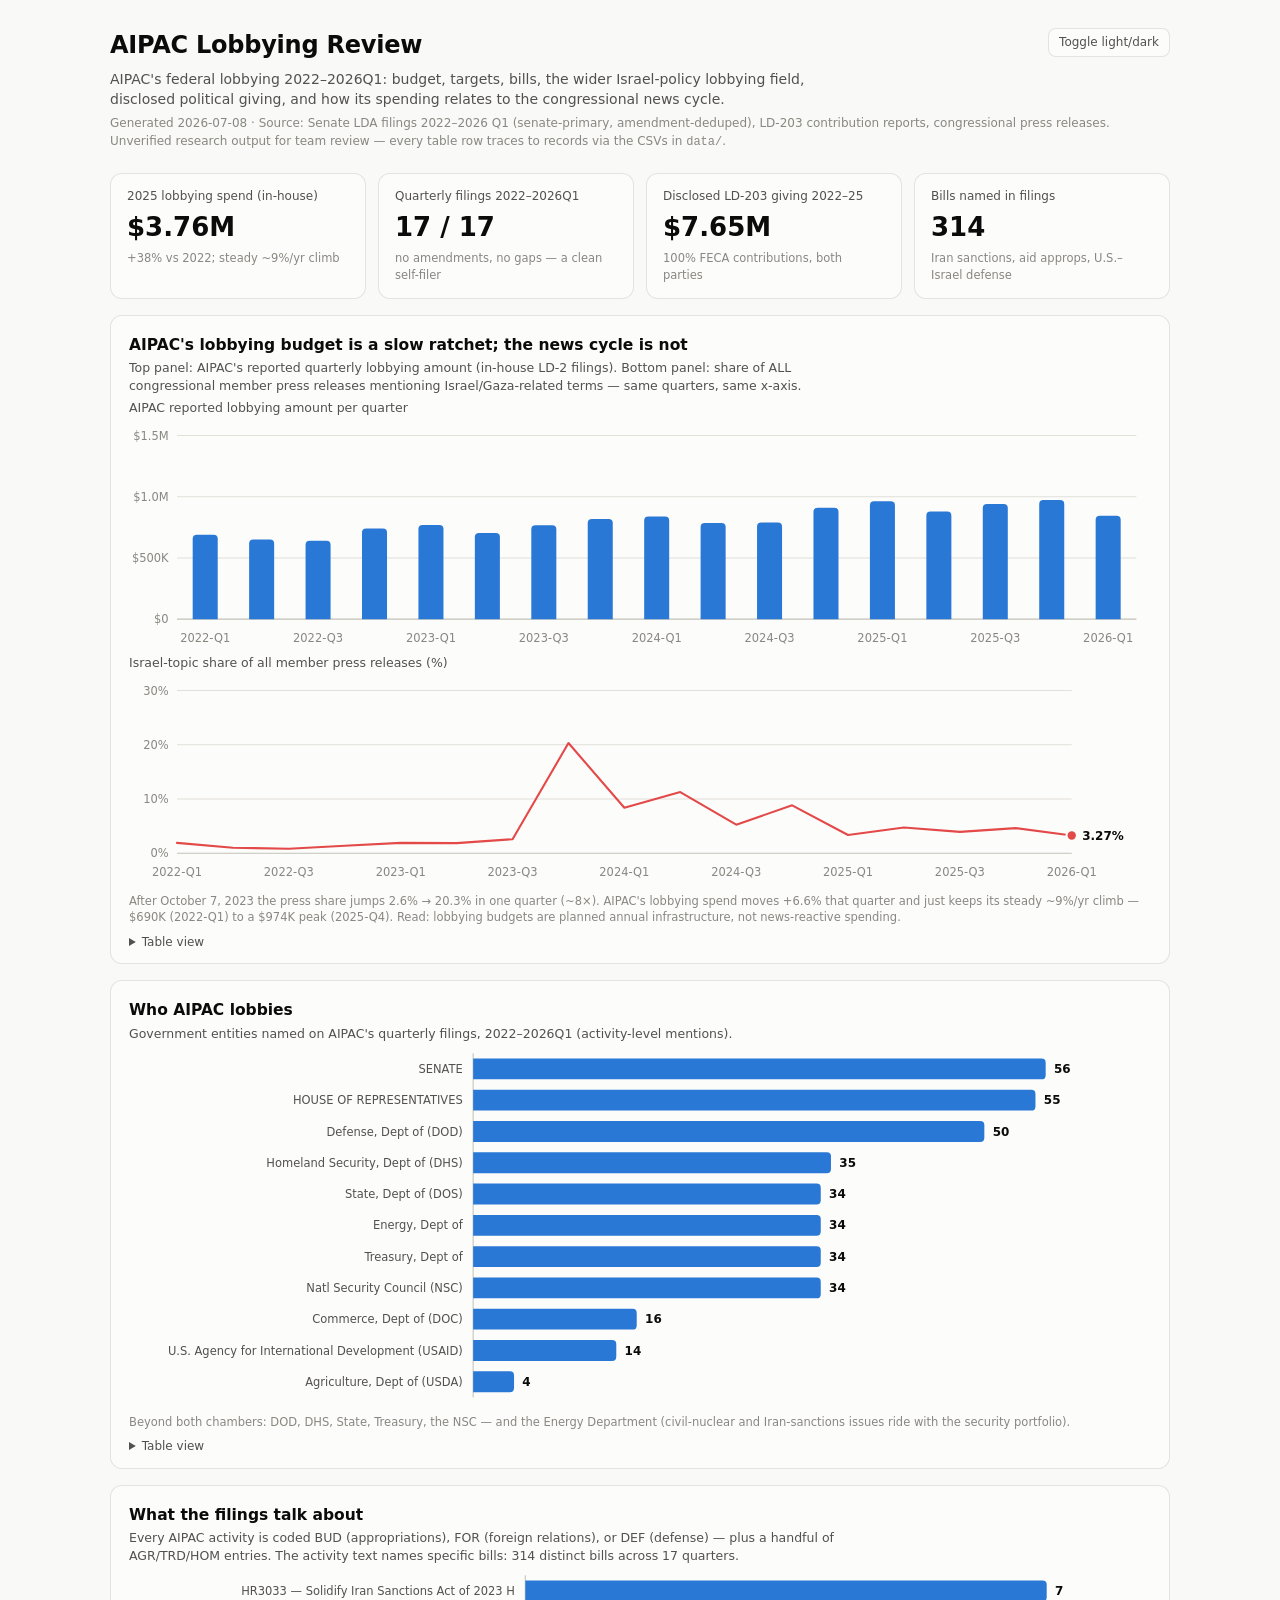
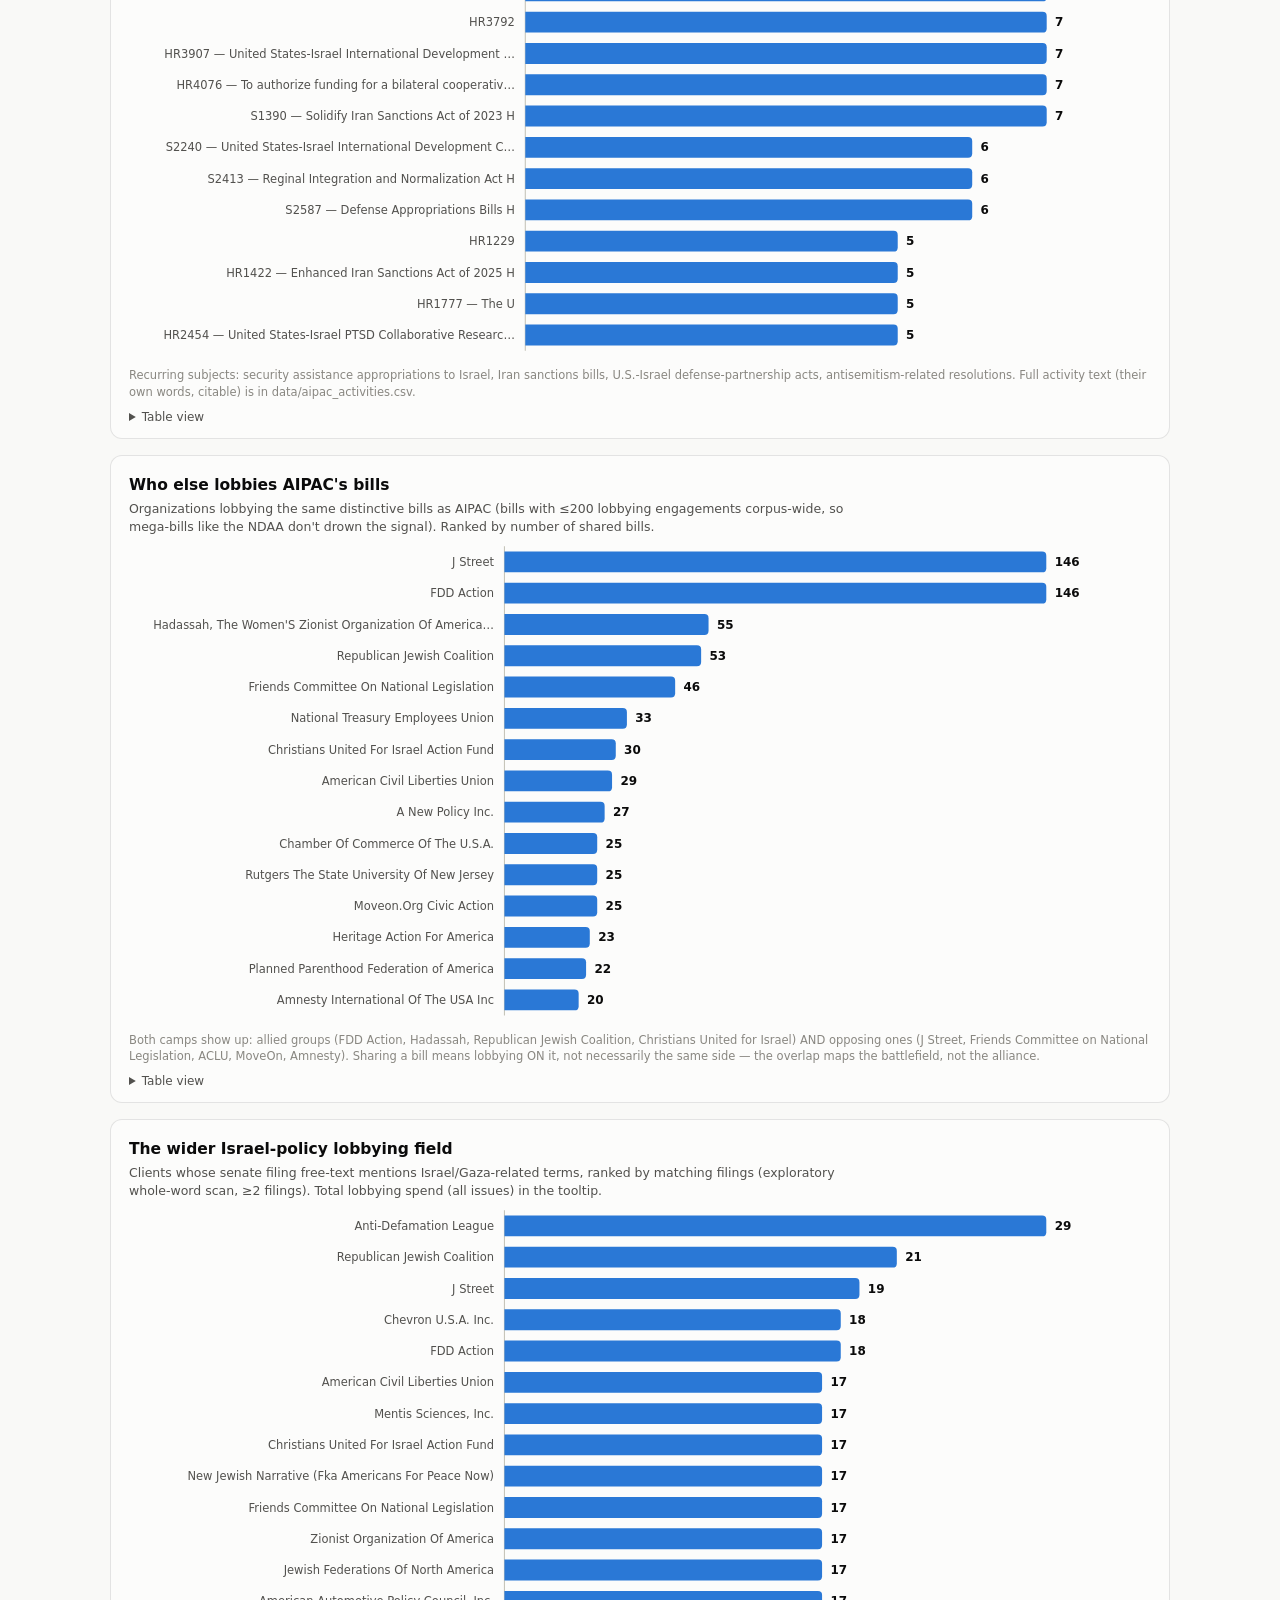
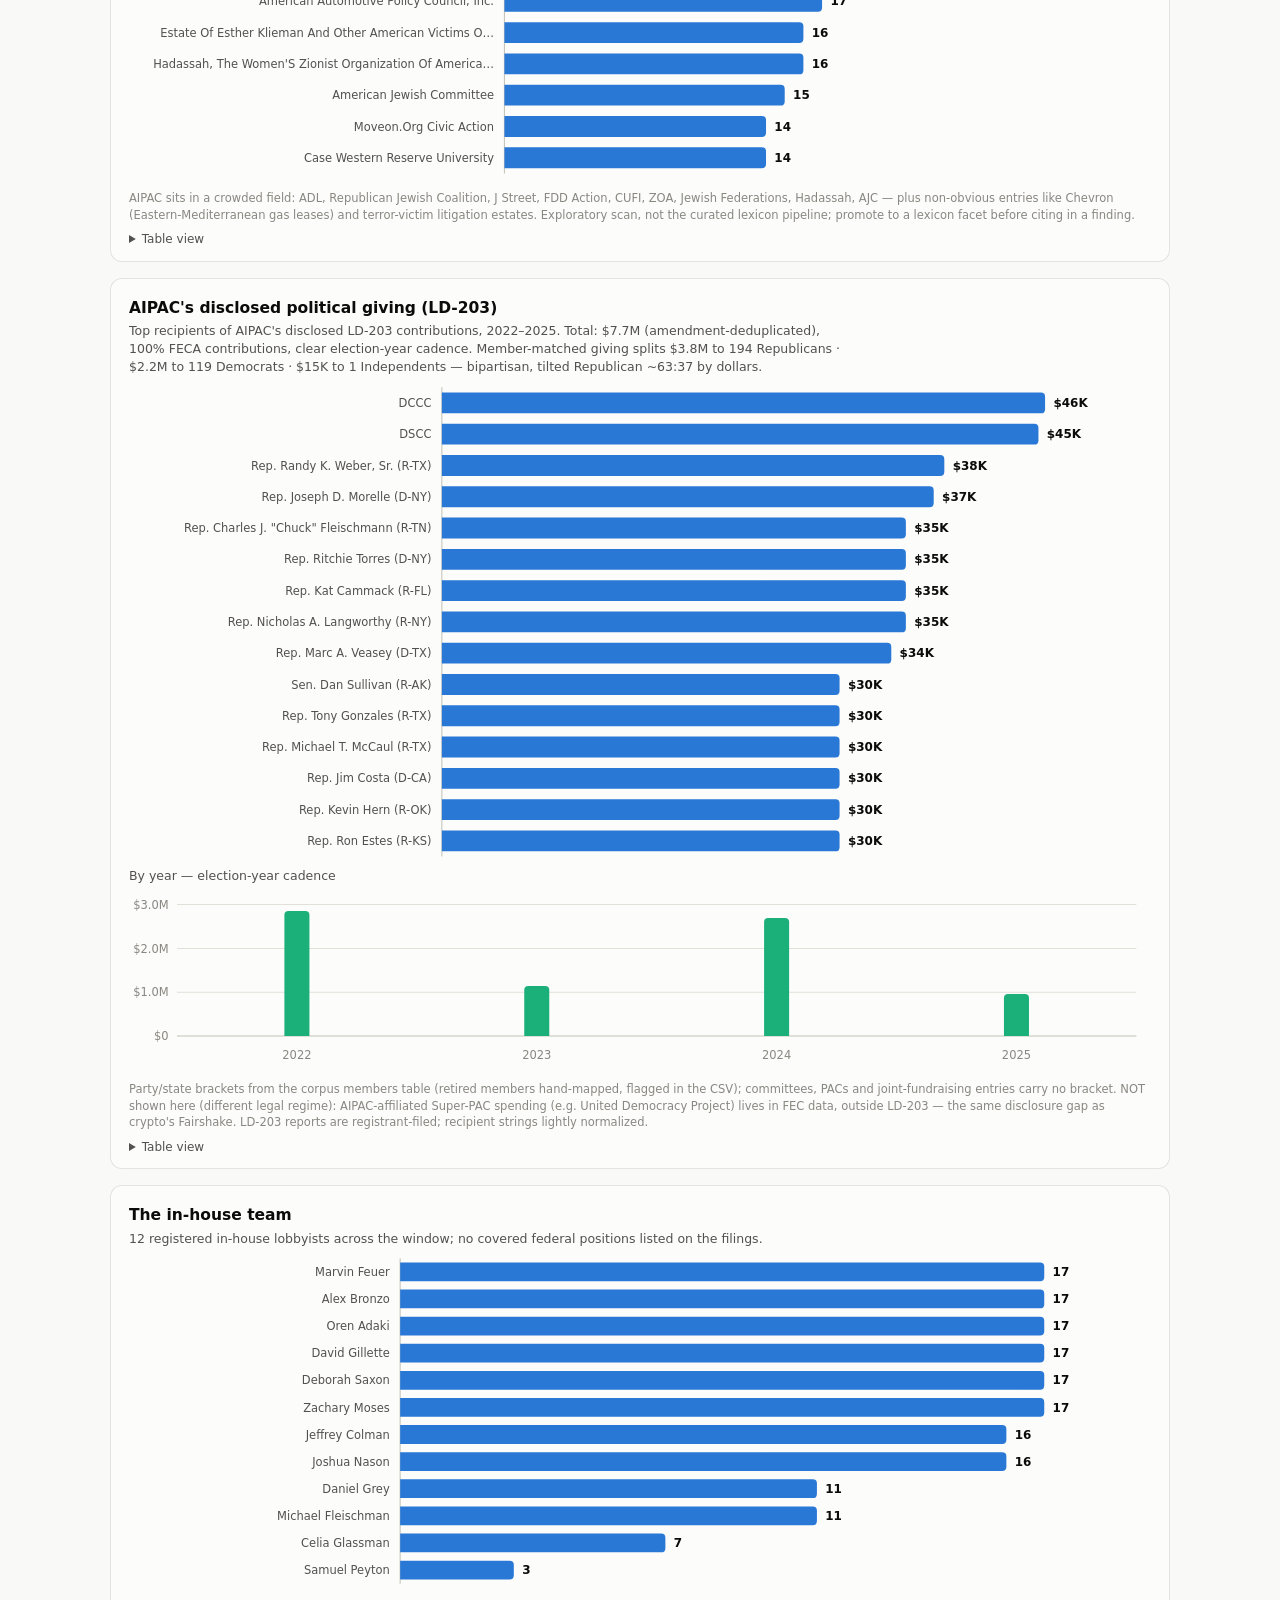
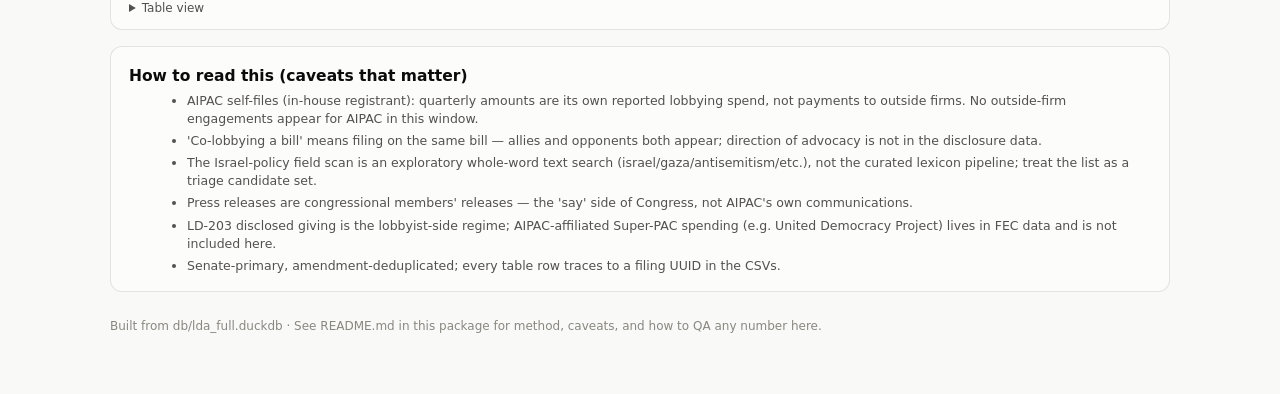
==== out/packages/aipac/aipac_dashboard.html @ 2389321b "Commit out/ tree: review packages, rosters, caches (Rob 2026-07-11) Reverses the 4cae303 gitignored-" ====
<!doctype html>
<html lang="en">
<head>
<meta charset="utf-8">
<meta name="viewport" content="width=device-width, initial-scale=1">
<title>AIPAC Lobbying Review</title>
<style>
:root { color-scheme: light dark; }
* { box-sizing: border-box; margin: 0; }
body {
  font-family: system-ui, -apple-system, "Segoe UI", sans-serif;
  background: var(--page); color: var(--ink-1);
  padding: 28px 20px 60px; line-height: 1.45;
}
.viz-root {
  --page: #f9f9f7; --surface-1: #fcfcfb;
  --ink-1: #0b0b0b; --ink-2: #52514e; --ink-3: #898781;
  --grid: #e1e0d9; --baseline: #c3c2b7;
  --border: rgba(11,11,11,0.10);
  --s1: #2a78d6; --s2: #1baf7a; --s3: #eda100; --s4: #008300;
  --s5: #4a3aa7; --s6: #e34948;
  --deemph: #c9c8c0;
  --seq-250: #86b6ef; --seq-400: #3987e5; --seq-550: #1c5cab;
}
@media (prefers-color-scheme: dark) {
  .viz-root {
    --page: #0d0d0d; --surface-1: #1a1a19;
    --ink-1: #ffffff; --ink-2: #c3c2b7; --ink-3: #898781;
    --grid: #2c2c2a; --baseline: #383835;
    --border: rgba(255,255,255,0.10);
    --s1: #3987e5; --s2: #199e70; --s3: #c98500; --s4: #008300;
    --s5: #9085e9; --s6: #e66767;
    --deemph: #4a4a46;
  }
}
:root[data-theme="light"] .viz-root {
  --page: #f9f9f7; --surface-1: #fcfcfb;
  --ink-1: #0b0b0b; --ink-2: #52514e; --ink-3: #898781;
  --grid: #e1e0d9; --baseline: #c3c2b7;
  --border: rgba(11,11,11,0.10);
  --s1: #2a78d6; --s2: #1baf7a; --s3: #eda100; --s4: #008300;
  --s5: #4a3aa7; --s6: #e34948;
  --deemph: #c9c8c0;
}
:root[data-theme="dark"] .viz-root {
  --page: #0d0d0d; --surface-1: #1a1a19;
  --ink-1: #ffffff; --ink-2: #c3c2b7; --ink-3: #898781;
  --grid: #2c2c2a; --baseline: #383835;
  --border: rgba(255,255,255,0.10);
  --s1: #3987e5; --s2: #199e70; --s3: #c98500; --s4: #008300;
  --s5: #9085e9; --s6: #e66767;
  --deemph: #4a4a46;
}
:root[data-theme="light"] body, :root[data-theme="dark"] body { background: var(--page); }

.wrap { max-width: 1060px; margin: 0 auto; }
header.page { margin-bottom: 22px; }
header.page h1 { font-size: 24px; font-weight: 650; letter-spacing: -0.01em; }
header.page .sub { color: var(--ink-2); margin-top: 6px; max-width: 78ch; font-size: 14px; }
header.page .meta { color: var(--ink-3); margin-top: 6px; font-size: 12px; }
.theme-toggle {
  float: right; font: inherit; font-size: 12px; color: var(--ink-2);
  background: var(--surface-1); border: 1px solid var(--border); border-radius: 8px;
  padding: 5px 10px; cursor: pointer;
}
.kpis { display: grid; grid-template-columns: repeat(auto-fit, minmax(190px, 1fr)); gap: 12px; margin: 18px 0 8px; }
.tile {
  background: var(--surface-1); border: 1px solid var(--border); border-radius: 12px;
  padding: 14px 16px;
}
.tile .lbl { font-size: 12px; color: var(--ink-2); }
.tile .val { font-size: 26px; font-weight: 600; margin-top: 3px; }
.tile .note { font-size: 11.5px; color: var(--ink-3); margin-top: 4px; }
.card {
  background: var(--surface-1); border: 1px solid var(--border); border-radius: 12px;
  padding: 18px 18px 12px; margin: 16px 0;
}
.card h2 { font-size: 15.5px; font-weight: 650; }
.card .sub { font-size: 12.5px; color: var(--ink-2); margin: 3px 0 4px; max-width: 90ch; }
.card .foot { font-size: 11.5px; color: var(--ink-3); margin-top: 8px; }
.legend { display: flex; flex-wrap: wrap; gap: 14px; margin: 8px 0 2px; font-size: 12px; color: var(--ink-2); }
.legend .key { display: inline-flex; align-items: center; gap: 6px; }
.legend .sw-rect { width: 12px; height: 12px; border-radius: 3px; display: inline-block; }
.legend .sw-line { width: 16px; height: 3px; border-radius: 2px; display: inline-block; }
.chart-box { position: relative; }
.chart-box svg { display: block; width: 100%; height: auto; }
svg text { font-family: inherit; }
.ax { font-size: 11px; fill: var(--ink-3); }
.ax-tab { font-variant-numeric: tabular-nums; }
.gridline { stroke: var(--grid); stroke-width: 1; }
.baseline { stroke: var(--baseline); stroke-width: 1; }
.dlabel { font-size: 11px; fill: var(--ink-2); }
.dlabel-strong { font-size: 11.5px; font-weight: 600; fill: var(--ink-1); }
.blabel { font-size: 11px; pointer-events: none; }
.crosshair { stroke: var(--baseline); stroke-width: 1; }
.tt {
  position: fixed; z-index: 40; pointer-events: none; display: none;
  background: var(--surface-1); border: 1px solid var(--border); border-radius: 9px;
  box-shadow: 0 4px 18px rgba(0,0,0,0.13); padding: 9px 11px; font-size: 12px;
  max-width: 320px;
}
.tt .tt-title { color: var(--ink-3); font-size: 11px; margin-bottom: 5px; }
.tt .row { display: flex; align-items: center; gap: 7px; margin-top: 3px; }
.tt .k { width: 14px; height: 3px; border-radius: 2px; flex: none; }
.tt .v { font-weight: 650; font-variant-numeric: tabular-nums; }
.tt .n { color: var(--ink-2); }
details.tv { margin-top: 8px; }
details.tv summary { font-size: 12px; color: var(--ink-2); cursor: pointer; }
details.tv .scroll { overflow-x: auto; margin-top: 8px; }
table.dt { border-collapse: collapse; font-size: 12px; min-width: 480px; }
table.dt th, table.dt td { text-align: left; padding: 5px 12px 5px 0; border-bottom: 1px solid var(--grid); }
table.dt td.num, table.dt th.num { text-align: right; font-variant-numeric: tabular-nums; }
table.dt th { color: var(--ink-2); font-weight: 600; }
.two-col { display: grid; grid-template-columns: 1fr 1fr; gap: 16px; }
@media (max-width: 860px) { .two-col { grid-template-columns: 1fr; } }
.caveats { font-size: 12.5px; color: var(--ink-2); }
.caveats li { margin: 4px 0 4px 18px; }
footer.page { margin-top: 26px; font-size: 12px; color: var(--ink-3); }

</style>
</head>
<body class="viz-root">
<div class="wrap">
  <header class="page">
    <button class="theme-toggle" id="themeToggle" type="button">Toggle light/dark</button>
    <h1>AIPAC Lobbying Review</h1>
    <div class="sub">AIPAC's federal lobbying 2022–2026Q1: budget, targets, bills, the wider Israel-policy lobbying field, disclosed political giving, and how its spending relates to the congressional news cycle.</div>
    <div class="meta">Generated 2026-07-08 · Source: Senate LDA filings 2022–2026 Q1 (senate-primary, amendment-deduped), LD-203 contribution reports, congressional press releases. Unverified research output for team review — every table row traces to records via the CSVs in <code>data/</code>.</div>
  </header>
  <main id="app"></main>
  <footer class="page">Built from db/lda_full.duckdb · See README.md in this package for method, caveats, and how to QA any number here.</footer>
</div>
<script>
/* Tiny self-contained chart lib — SVG, theme-aware via CSS vars, hover layer + table views. */
"use strict";
const NS = "http://www.w3.org/2000/svg";
const SLOT = ["var(--s1)", "var(--s2)", "var(--s3)", "var(--s4)", "var(--s5)", "var(--s6)"];
// per-slot in-mark label ink (yellow/aqua too light for white text)
const SLOT_LABEL = ["#ffffff", "#08351f", "#3a2800", "#ffffff", "#ffffff", "#ffffff"];

function el(tag, attrs, parent) {
  const e = document.createElementNS(NS, tag);
  for (const k in attrs || {}) e.setAttribute(k, attrs[k]);
  if (parent) parent.appendChild(e);
  return e;
}
function div(cls, parent, text) {
  const d = document.createElement("div");
  if (cls) d.className = cls;
  if (text != null) d.textContent = text;
  if (parent) parent.appendChild(d);
  return d;
}
function fmtMoney(v) {
  if (v == null || isNaN(v)) return "–";
  const a = Math.abs(v), s = v < 0 ? "-" : "";
  if (a >= 995e6) return s + "$" + (a / 1e9).toFixed(a >= 9.95e9 ? 0 : 1) + "B";
  if (a >= 995e3) return s + "$" + (a / 1e6).toFixed(a >= 9.95e6 ? 0 : 1) + "M";
  if (a >= 1e3) return s + "$" + Math.round(a / 1e3) + "K";
  return s + "$" + Math.round(a);
}
function fmtNum(v) {
  if (v == null || isNaN(v)) return "–";
  return Number(v).toLocaleString("en-US");
}
function fmtPct(v) { return v == null ? "–" : v.toFixed(v < 10 ? 1 : 0) + "%"; }
function niceTicks(max, n) {
  if (max <= 0) return [0, 1];
  const raw = max / n, mag = Math.pow(10, Math.floor(Math.log10(raw)));
  const step = [1, 2, 2.5, 5, 10].map(m => m * mag).find(s => max / s <= n) || 10 * mag;
  const ticks = [];
  for (let v = 0; v <= max * 1.0001 + step * 0.999; v += step) { ticks.push(v); if (v >= max) break; }
  return ticks;
}

/* singleton tooltip */
let TT = null;
function tt() {
  if (!TT) { TT = div("tt", document.body); }
  return TT;
}
function ttShow(x, y, titleText, rows) {
  const t = tt();
  t.innerHTML = "";
  if (titleText) div("tt-title", t, titleText);
  for (const r of rows) {
    const row = div("row", t);
    if (r.color) { const k = div("k", row); k.style.background = r.color; }
    const v = document.createElement("span"); v.className = "v"; v.textContent = r.value; row.appendChild(v);
    const n = document.createElement("span"); n.className = "n"; n.textContent = r.name; row.appendChild(n);
  }
  t.style.display = "block";
  const bw = t.offsetWidth, bh = t.offsetHeight;
  let px = x + 14, py = y + 12;
  if (px + bw > innerWidth - 8) px = x - bw - 14;
  if (py + bh > innerHeight - 8) py = y - bh - 12;
  t.style.left = px + "px"; t.style.top = py + "px";
}
function ttHide() { if (TT) TT.style.display = "none"; }

function legend(parent, items, kind) {
  const lg = div("legend", parent);
  for (const it of items) {
    const k = div("key", lg);
    const sw = div(kind === "line" ? "sw-line" : "sw-rect", k);
    sw.style.background = it.color;
    k.appendChild(document.createTextNode(it.name));
  }
  return lg;
}

function tableView(parent, cols, rows, fmts) {
  const det = document.createElement("details"); det.className = "tv"; parent.appendChild(det);
  const sum = document.createElement("summary"); sum.textContent = "Table view"; det.appendChild(sum);
  const scroll = div("scroll", det);
  const tb = document.createElement("table"); tb.className = "dt"; scroll.appendChild(tb);
  const trh = tb.insertRow();
  cols.forEach((c, i) => {
    const th = document.createElement("th"); th.textContent = c;
    if (fmts && fmts[i] !== "s") th.className = "num";
    trh.appendChild(th);
  });
  for (const r of rows) {
    const tr = tb.insertRow();
    r.forEach((v, i) => {
      const td = tr.insertCell();
      const f = fmts ? fmts[i] : "s";
      td.textContent = f === "$" ? fmtMoney(v) : f === "#" ? fmtNum(v) : f === "%" ? (v == null ? "–" : v + "%") : (v == null ? "–" : v);
      if (f !== "s") td.className = "num";
    });
  }
}

function card(root, title, sub, foot) {
  const c = div("card", root);
  const h = document.createElement("h2"); h.textContent = title; c.appendChild(h);
  if (sub) div("sub", c, sub);
  const box = div("chart-box", c);
  if (foot) { const f = div("foot", c, foot); c.appendChild(f); }
  return { cardEl: c, box: box };
}

function statTiles(root, tiles) {
  const k = div("kpis", root);
  for (const t of tiles) {
    const tile = div("tile", k);
    div("lbl", tile, t.label);
    div("val", tile, t.value);
    if (t.note) div("note", tile, t.note);
  }
}

/* ---- line panel: series share one x; crosshair + all-series tooltip ---- */
function linePanel(box, cfg) {
  const W = 980, xs = cfg.x, n = xs.length;
  const H = cfg.height || 240, mL = 46, mR = cfg.marginRight || 76, mT = 14, mB = 30;
  const pw = W - mL - mR, ph = H - mT - mB;
  const maxV = cfg.max || Math.max(...cfg.series.flatMap(s => s.values.filter(v => v != null))) * 1.08;
  const ticks = niceTicks(maxV, 4);
  const yMax = ticks[ticks.length - 1];
  const X = i => mL + (n === 1 ? pw / 2 : (i * pw) / (n - 1));
  const Y = v => mT + ph - (v / yMax) * ph;
  const svg = el("svg", { viewBox: `0 0 ${W} ${H}`, role: "img" }, null);
  box.appendChild(svg);
  for (const tv of ticks) {
    el("line", { x1: mL, x2: W - mR, y1: Y(tv), y2: Y(tv), class: tv === 0 ? "baseline" : "gridline" }, svg);
    const t = el("text", { x: mL - 8, y: Y(tv) + 4, "text-anchor": "end", class: "ax ax-tab" }, svg);
    t.textContent = cfg.fmt === "$" ? fmtMoney(tv) : cfg.fmt === "%" ? tv + "%" : fmtNum(tv);
  }
  const step = Math.max(1, Math.ceil(n / 12));
  xs.forEach((lab, i) => {
    if (i % step !== 0 && i !== n - 1) return;
    const t = el("text", { x: X(i), y: H - 8, "text-anchor": "middle", class: "ax" }, svg);
    t.textContent = lab;
  });
  const placedLabels = [];
  cfg.series.forEach((s, si) => {
    const col = s.color || SLOT[si];
    const pts = s.values.map((v, i) => (v == null ? null : [X(i), Y(v)]));
    let d = "";
    pts.forEach(p => { if (p) d += (d ? "L" : "M") + p[0].toFixed(1) + " " + p[1].toFixed(1); });
    const path = el("path", { d, fill: "none", "stroke-width": 2, "stroke-linejoin": "round", "stroke-linecap": "round" }, svg);
    path.style.stroke = col;
    const last = pts.map((p, i) => (p ? i : -1)).filter(i => i >= 0).pop();
    if (last != null) {
      const ring = el("circle", { cx: pts[last][0], cy: pts[last][1], r: 6 }, svg);
      ring.style.fill = "var(--surface-1)";
      const dot = el("circle", { cx: pts[last][0], cy: pts[last][1], r: 4 }, svg);
      dot.style.fill = col;
      const ly = pts[last][1] + 4;
      // when end-labels collide, fall back to legend + tooltip (skip the label)
      if (!placedLabels.some(p => Math.abs(p - ly) < 14)) {
        const lb = el("text", { x: pts[last][0] + 10, y: ly, class: "dlabel-strong" }, svg);
        lb.textContent = (cfg.endLabel === "name" ? s.name : (cfg.fmt === "$" ? fmtMoney(s.values[last]) : cfg.fmt === "%" ? s.values[last] + "%" : fmtNum(s.values[last])));
        placedLabels.push(ly);
      }
    }
  });
  /* crosshair + tooltip */
  const ch = el("line", { y1: mT, y2: mT + ph, class: "crosshair", visibility: "hidden" }, svg);
  const hit = el("rect", { x: mL, y: mT, width: pw, height: ph, fill: "transparent" }, svg);
  hit.addEventListener("pointermove", ev => {
    const r = svg.getBoundingClientRect();
    const fx = ((ev.clientX - r.left) / r.width) * W;
    let i = Math.round(((fx - mL) / pw) * (n - 1));
    i = Math.max(0, Math.min(n - 1, i));
    ch.setAttribute("x1", X(i)); ch.setAttribute("x2", X(i));
    ch.setAttribute("visibility", "visible");
    ttShow(ev.clientX, ev.clientY, xs[i], cfg.series.map((s, si) => ({
      color: s.color || SLOT[si],
      value: s.values[i] == null ? "–" : cfg.fmt === "$" ? fmtMoney(s.values[i]) : cfg.fmt === "%" ? s.values[i] + "%" : fmtNum(s.values[i]),
      name: s.name
    })));
  });
  hit.addEventListener("pointerleave", () => { ch.setAttribute("visibility", "hidden"); ttHide(); });
}

/* ---- columns (single series or stacked) ---- */
function columns(box, cfg) {
  const W = 980, xs = cfg.x, n = xs.length;
  const H = cfg.height || 250, mL = 46, mR = 14, mT = 14, mB = 30;
  const pw = W - mL - mR, ph = H - mT - mB;
  const series = cfg.series; // [{name,color,values}]
  const totals = xs.map((_, i) => series.reduce((a, s) => a + (s.values[i] || 0), 0));
  const ticks = niceTicks(Math.max(...totals) * 1.05, 4);
  const yMax = ticks[ticks.length - 1];
  const Y = v => mT + ph - (v / yMax) * ph;
  const band = pw / n, bw = Math.min(24, band * 0.55);
  const svg = el("svg", { viewBox: `0 0 ${W} ${H}`, role: "img" }, null);
  box.appendChild(svg);
  for (const tv of ticks) {
    el("line", { x1: mL, x2: W - mR, y1: Y(tv), y2: Y(tv), class: tv === 0 ? "baseline" : "gridline" }, svg);
    const t = el("text", { x: mL - 8, y: Y(tv) + 4, "text-anchor": "end", class: "ax ax-tab" }, svg);
    t.textContent = cfg.fmt === "$" ? fmtMoney(tv) : fmtNum(tv);
  }
  const step = Math.max(1, Math.ceil(n / 12));
  xs.forEach((lab, i) => {
    if (i % step !== 0 && i !== n - 1) return;
    const t = el("text", { x: mL + band * i + band / 2, y: H - 8, "text-anchor": "middle", class: "ax" }, svg);
    t.textContent = lab;
  });
  xs.forEach((lab, i) => {
    const cx = mL + band * i + band / 2;
    let acc = 0;
    series.forEach((s, si) => {
      const v = s.values[i] || 0;
      if (v <= 0) { return; }
      const y1 = Y(acc + v), y0 = Y(acc);
      const hpx = Math.max(0, y0 - y1 - (si < series.length - 1 && acc + v < totals[i] ? 2 : 0)); // 2px surface gap
      const isTop = acc + v >= totals[i] - 1e-9;
      const rTop = isTop ? 4 : 0;
      const x0 = cx - bw / 2;
      const p = el("path", {
        d: `M${x0} ${y0} L${x0} ${y1 + rTop} Q${x0} ${y1} ${x0 + rTop} ${y1} L${x0 + bw - rTop} ${y1} Q${x0 + bw} ${y1} ${x0 + bw} ${y1 + rTop} L${x0 + bw} ${y0} Z`
      }, svg);
      p.style.fill = s.color || SLOT[si];
      acc += v;
    });
    const hit = el("rect", { x: mL + band * i, y: mT, width: band, height: ph, fill: "transparent" }, svg);
    hit.addEventListener("pointermove", ev => {
      const rows = series.map((s, si) => ({
        color: s.color || SLOT[si],
        value: cfg.fmt === "$" ? fmtMoney(s.values[i]) : fmtNum(s.values[i]),
        name: s.name
      }));
      if (series.length > 1) rows.push({ color: null, value: cfg.fmt === "$" ? fmtMoney(totals[i]) : fmtNum(totals[i]), name: "total" });
      ttShow(ev.clientX, ev.clientY, lab, rows);
    });
    hit.addEventListener("pointerleave", ttHide);
  });
}

/* ---- horizontal bars ---- */
function hbars(box, cfg) {
  const items = cfg.items; // [{label, value, value2?, note?, color?}]
  const W = cfg.width || 980, rowH = cfg.rowH || 30, mL = cfg.labelW || 300, mR = cfg.width ? 64 : 90, mT = 6, mB = 8;
  const H = mT + rowH * items.length + mB;
  const pw = W - mL - mR;
  const maxV = Math.max(...items.map(d => d.value)) * 1.02;
  const svg = el("svg", { viewBox: `0 0 ${W} ${H}`, role: "img" }, null);
  box.appendChild(svg);
  el("line", { x1: mL, x2: mL, y1: mT, y2: H - mB, class: "baseline" }, svg);
  items.forEach((d, i) => {
    const y = mT + i * rowH + (rowH - Math.min(20, rowH - 8)) / 2;
    const bh = Math.min(20, rowH - 8);
    const w = Math.max(1.5, (d.value / maxV) * pw);
    const p = el("path", {
      d: `M${mL} ${y} L${mL + w - 4} ${y} Q${mL + w} ${y} ${mL + w} ${y + 4} L${mL + w} ${y + bh - 4} Q${mL + w} ${y + bh} ${mL + w - 4} ${y + bh} L${mL} ${y + bh} Z`
    }, svg);
    p.style.fill = d.color || cfg.color || SLOT[0];
    const maxChars = Math.floor((mL - 14) / 6.4);
    const lb = el("text", { x: mL - 10, y: y + bh / 2 + 4, "text-anchor": "end", class: "dlabel" }, svg);
    lb.textContent = d.label.length > maxChars ? d.label.slice(0, maxChars - 1) + "…" : d.label;
    const vl = el("text", { x: mL + w + 8, y: y + bh / 2 + 4, class: "dlabel-strong ax-tab" }, svg);
    vl.textContent = cfg.fmt === "$" ? fmtMoney(d.value) : cfg.fmt === "%" ? d.value + "%" : fmtNum(d.value);
    const hit = el("rect", { x: 0, y: mT + i * rowH, width: W, height: rowH, fill: "transparent" }, svg);
    hit.addEventListener("pointermove", ev => {
      const rows = [{ color: d.color || cfg.color || SLOT[0], value: cfg.fmt === "$" ? fmtMoney(d.value) : cfg.fmt === "%" ? d.value + "%" : fmtNum(d.value), name: cfg.valueName || "value" }];
      if (d.note) rows.push({ color: null, value: "", name: d.note });
      ttShow(ev.clientX, ev.clientY, d.label, rows);
    });
    hit.addEventListener("pointerleave", ttHide);
  });
}

/* ---- grouped horizontal bars (2 series) ---- */
function groupedHBars(box, cfg) {
  const items = cfg.items; // [{label, a, b}]
  const W = cfg.width || 980, groupH = 44, mL = cfg.labelW || 300, mR = cfg.width ? 66 : 96, mT = 6, mB = 8;
  const H = mT + groupH * items.length + mB;
  const pw = W - mL - mR;
  const maxV = Math.max(...items.flatMap(d => [d.a, d.b])) * 1.02;
  const colA = cfg.aColor || SLOT[0], colB = cfg.bColor || SLOT[1];
  const svg = el("svg", { viewBox: `0 0 ${W} ${H}`, role: "img" }, null);
  box.appendChild(svg);
  el("line", { x1: mL, x2: mL, y1: mT, y2: H - mB, class: "baseline" }, svg);
  const maxChars = Math.floor((mL - 14) / 6.4);
  items.forEach((d, i) => {
    const y0 = mT + i * groupH;
    [["a", colA, cfg.aName, 4], ["b", colB, cfg.bName, 24]].forEach(([k, col, nm, dy]) => {
      const v = d[k], bh = 14;
      const w = Math.max(1.5, (v / maxV) * pw);
      const y = y0 + dy;
      const p = el("path", { d: `M${mL} ${y} L${mL + w - 4} ${y} Q${mL + w} ${y} ${mL + w} ${y + 4} L${mL + w} ${y + bh - 4} Q${mL + w} ${y + bh} ${mL + w - 4} ${y + bh} L${mL} ${y + bh} Z` }, svg);
      p.style.fill = col;
      const vl = el("text", { x: mL + w + 8, y: y + bh / 2 + 4, class: "dlabel ax-tab" }, svg);
      vl.textContent = fmtMoney(v);
    });
    const lb = el("text", { x: mL - 10, y: y0 + groupH / 2 + 2, "text-anchor": "end", class: "dlabel" }, svg);
    lb.textContent = d.label.length > maxChars ? d.label.slice(0, maxChars - 1) + "…" : d.label;
    const hit = el("rect", { x: 0, y: y0, width: W, height: groupH, fill: "transparent" }, svg);
    hit.addEventListener("pointermove", ev => ttShow(ev.clientX, ev.clientY, d.label, [
      { color: colA, value: fmtMoney(d.a), name: cfg.aName },
      { color: colB, value: fmtMoney(d.b), name: cfg.bName }
    ]));
    hit.addEventListener("pointerleave", ttHide);
  });
}

/* ---- bubble pack (greedy spiral, collision-free) ---- */
function bubblePack(box, cfg) {
  const items = cfg.items.slice().sort((p, q) => q.r0 - p.r0); // r0 = raw size value
  const W = 980, H = cfg.height || 430;
  const maxV = Math.max(...items.map(d => d.r0));
  const R = v => 6 + 52 * Math.sqrt(v / maxV);
  const placed = [];
  const cx0 = W / 2, cy0 = H / 2;
  for (const d of items) {
    const r = R(d.r0);
    let ok = false, x = cx0, y = cy0;
    for (let a = 0, sp = 0; sp < 5200; sp += 4) {
      a = sp * 0.055;
      const rad = sp * 0.115;
      x = cx0 + rad * Math.cos(a) * 1.55;
      y = cy0 + rad * Math.sin(a) * 0.8;
      if (x - r < 6 || x + r > W - 6 || y - r < 6 || y + r > H - 6) continue;
      ok = placed.every(p => {
        const dx = p.x - x, dy = p.y - y;
        return dx * dx + dy * dy >= (p.r + r + 2.5) * (p.r + r + 2.5);
      });
      if (ok) break;
    }
    if (ok) placed.push({ x, y, r, d });
  }
  const svg = el("svg", { viewBox: `0 0 ${W} ${H}`, role: "img" }, null);
  box.appendChild(svg);
  const measure = el("text", { x: -1000, y: -1000, class: "blabel" }, svg);
  for (const p of placed) {
    const c = el("circle", { cx: p.x, cy: p.y, r: p.r }, svg);
    c.style.fill = SLOT[p.d.slot];
    c.style.stroke = "var(--surface-1)"; c.style.strokeWidth = "2";
    // label only if it fits
    measure.textContent = p.d.short || p.d.label;
    const tw = measure.getComputedTextLength ? 0 : 0; // measured after attach below
  }
  // second pass for labels (needs layout)
  requestAnimationFrame(() => {
    for (const p of placed) {
      const name = p.d.short || p.d.label;
      measure.textContent = name;
      let tw = 60;
      try { tw = measure.getComputedTextLength(); } catch (e) {}
      if (tw < p.r * 1.75 && p.r > 15) {
        const t = el("text", { x: p.x, y: p.y + (p.r > 26 ? -2 : 4), "text-anchor": "middle", class: "blabel" }, svg);
        t.textContent = name;
        t.style.fill = SLOT_LABEL[p.d.slot];
        if (p.r > 26) {
          const t2 = el("text", { x: p.x, y: p.y + 13, "text-anchor": "middle", class: "blabel" }, svg);
          t2.textContent = cfg.fmtSize === "$" ? fmtMoney(p.d.r0) : fmtNum(p.d.r0);
          t2.style.fill = SLOT_LABEL[p.d.slot];
          t2.style.opacity = "0.85";
        }
      }
    }
    measure.remove();
  });
  /* nearest-circle hover */
  const hit = el("rect", { x: 0, y: 0, width: W, height: H, fill: "transparent" }, svg);
  hit.addEventListener("pointermove", ev => {
    const rct = svg.getBoundingClientRect();
    const fx = ((ev.clientX - rct.left) / rct.width) * W;
    const fy = ((ev.clientY - rct.top) / rct.height) * H;
    let best = null, bd = 1e9;
    for (const p of placed) {
      const dx = p.x - fx, dy = p.y - fy;
      const dist = Math.sqrt(dx * dx + dy * dy) - p.r;
      if (dist < bd) { bd = dist; best = p; }
    }
    if (best && bd < 14) {
      ttShow(ev.clientX, ev.clientY, best.d.label, cfg.ttRows(best.d));
    } else ttHide();
  });
  hit.addEventListener("pointerleave", ttHide);
}

</script>
<script>
const DATA = {"kpis": [{"label": "2025 lobbying spend (in-house)", "value": "$3.76M", "note": "+38% vs 2022; steady ~9%/yr climb"}, {"label": "Quarterly filings 2022–2026Q1", "value": "17 / 17", "note": "no amendments, no gaps — a clean self-filer"}, {"label": "Disclosed LD-203 giving 2022–25", "value": "$7.65M", "note": "100% FECA contributions, both parties"}, {"label": "Bills named in filings", "value": "314", "note": "Iran sanctions, aid approps, U.S.–Israel defense"}], "coupling": {"q": ["2022-Q1", "2022-Q2", "2022-Q3", "2022-Q4", "2023-Q1", "2023-Q2", "2023-Q3", "2023-Q4", "2024-Q1", "2024-Q2", "2024-Q3", "2024-Q4", "2025-Q1", "2025-Q2", "2025-Q3", "2025-Q4", "2026-Q1"], "amount": [690388.0, 650750.0, 640469.0, 741474.0, 769502.0, 704298.0, 767812.0, 818273.0, 837889.0, 786536.0, 789890.0, 909953.0, 963135.0, 880060.0, 940000.0, 973910.0, 844410.0], "share": [1.92, 1.02, 0.84, 1.39, 1.92, 1.86, 2.59, 20.32, 8.4, 11.28, 5.26, 8.85, 3.36, 4.77, 3.94, 4.64, 3.27], "rel": [97, 52, 44, 60, 152, 149, 178, 1514, 737, 1069, 416, 481, 463, 610, 439, 493, 375], "all": [5041, 5114, 5223, 4324, 7899, 8015, 6885, 7450, 8772, 9476, 7902, 5433, 13772, 12775, 11147, 10624, 11466]}, "govEntities": [{"name": "SENATE", "n": 56}, {"name": "HOUSE OF REPRESENTATIVES", "n": 55}, {"name": "Defense, Dept of (DOD)", "n": 50}, {"name": "Homeland Security, Dept of (DHS)", "n": 35}, {"name": "State, Dept of (DOS)", "n": 34}, {"name": "Energy, Dept of", "n": 34}, {"name": "Treasury, Dept of", "n": 34}, {"name": "Natl Security Council (NSC)", "n": 34}, {"name": "Commerce, Dept of (DOC)", "n": 16}, {"name": "U.S. Agency for International Development (USAID)", "n": 14}, {"name": "Agriculture, Dept of (USDA)", "n": 4}], "nBills": 314, "topBills": [{"bill": "HR3033", "n": 7, "hint": "Solidify Iran Sanctions Act of 2023 H"}, {"bill": "HR3792", "n": 7, "hint": ""}, {"bill": "HR3907", "n": 7, "hint": "United States-Israel International Development Cooperation Act H"}, {"bill": "HR4076", "n": 7, "hint": "To authorize funding for a bilateral cooperative program with Israel fo"}, {"bill": "S1390", "n": 7, "hint": "Solidify Iran Sanctions Act of 2023 H"}, {"bill": "S2240", "n": 6, "hint": "United States-Israel International Development Cooperation Act H"}, {"bill": "S2413", "n": 6, "hint": "Reginal Integration and Normalization Act H"}, {"bill": "S2587", "n": 6, "hint": "Defense Appropriations Bills H"}, {"bill": "HR1229", "n": 5, "hint": ""}, {"bill": "HR1422", "n": 5, "hint": "Enhanced Iran Sanctions Act of 2025 H"}, {"bill": "HR1777", "n": 5, "hint": "The U"}, {"bill": "HR2454", "n": 5, "hint": "United States-Israel PTSD Collaborative Research Act H"}], "billsTable": [{"bill": "HR3033", "n": 7, "y0": "2023", "y1": "2024"}, {"bill": "HR3792", "n": 7, "y0": "2023", "y1": "2024"}, {"bill": "HR3907", "n": 7, "y0": "2023", "y1": "2024"}, {"bill": "HR4076", "n": 7, "y0": "2023", "y1": "2024"}, {"bill": "S1390", "n": 7, "y0": "2023", "y1": "2024"}, {"bill": "S2240", "n": 6, "y0": "2023", "y1": "2024"}, {"bill": "S2413", "n": 6, "y0": "2023", "y1": "2024"}, {"bill": "S2587", "n": 6, "y0": "2023", "y1": "2026"}, {"bill": "HR1229", "n": 5, "y0": "2025", "y1": "2026"}, {"bill": "HR1422", "n": 5, "y0": "2025", "y1": "2026"}, {"bill": "HR1777", "n": 5, "y0": "2023", "y1": "2024"}, {"bill": "HR2454", "n": 5, "y0": "2023", "y1": "2024"}, {"bill": "HRES786", "n": 5, "y0": "2023", "y1": "2024"}, {"bill": "S1143", "n": 5, "y0": "2023", "y1": "2024"}, {"bill": "S554", "n": 5, "y0": "2025", "y1": "2026"}, {"bill": "S556", "n": 5, "y0": "2025", "y1": "2026"}, {"bill": "HR1218", "n": 4, "y0": "2023", "y1": "2023"}, {"bill": "HR1800", "n": 4, "y0": "2025", "y1": "2026"}, {"bill": "HR2973", "n": 4, "y0": "2023", "y1": "2024"}, {"bill": "HR3103", "n": 4, "y0": "2023", "y1": "2024"}, {"bill": "HR340", "n": 4, "y0": "2023", "y1": "2023"}, {"bill": "HR3685", "n": 4, "y0": "2022", "y1": "2022"}, {"bill": "HR3774", "n": 4, "y0": "2023", "y1": "2024"}, {"bill": "HR4521", "n": 4, "y0": "2022", "y1": "2022"}, {"bill": "HR5148", "n": 4, "y0": "2022", "y1": "2022"}, {"bill": "HR6089", "n": 4, "y0": "2022", "y1": "2022"}, {"bill": "HR6201", "n": 4, "y0": "2024", "y1": "2024"}, {"bill": "HR7223", "n": 4, "y0": "2022", "y1": "2022"}, {"bill": "HR7866", "n": 4, "y0": "2024", "y1": "2024"}, {"bill": "HR852", "n": 4, "y0": "2022", "y1": "2022"}, {"bill": "S1260", "n": 4, "y0": "2022", "y1": "2022"}, {"bill": "S1334", "n": 4, "y0": "2023", "y1": "2024"}, {"bill": "S1518", "n": 4, "y0": "2022", "y1": "2022"}, {"bill": "S1802", "n": 4, "y0": "2023", "y1": "2024"}, {"bill": "S1829", "n": 4, "y0": "2023", "y1": "2024"}, {"bill": "S1889", "n": 4, "y0": "2025", "y1": "2026"}, {"bill": "S1904", "n": 4, "y0": "2022", "y1": "2022"}, {"bill": "S2120", "n": 4, "y0": "2022", "y1": "2022"}, {"bill": "S2131", "n": 4, "y0": "2023", "y1": "2024"}, {"bill": "S221", "n": 4, "y0": "2022", "y1": "2022"}, {"bill": "S2336", "n": 4, "y0": "2023", "y1": "2024"}, {"bill": "S2626", "n": 4, "y0": "2023", "y1": "2024"}, {"bill": "S3197", "n": 4, "y0": "2024", "y1": "2024"}, {"bill": "S3347", "n": 4, "y0": "2022", "y1": "2024"}, {"bill": "S3421", "n": 4, "y0": "2022", "y1": "2022"}, {"bill": "S510", "n": 4, "y0": "2023", "y1": "2023"}, {"bill": "SRES505", "n": 4, "y0": "2023", "y1": "2024"}, {"bill": "HR2280", "n": 3, "y0": "2025", "y1": "2026"}, {"bill": "HR23", "n": 3, "y0": "2025", "y1": "2026"}, {"bill": "HR2374", "n": 3, "y0": "2022", "y1": "2022"}, {"bill": "HR2531", "n": 3, "y0": "2023", "y1": "2023"}, {"bill": "HR2670", "n": 3, "y0": "2023", "y1": "2023"}, {"bill": "HR3016", "n": 3, "y0": "2023", "y1": "2024"}, {"bill": "HR3266", "n": 3, "y0": "2023", "y1": "2023"}, {"bill": "HR3565", "n": 3, "y0": "2025", "y1": "2026"}, {"bill": "HR4016", "n": 3, "y0": "2025", "y1": "2026"}, {"bill": "HR4121", "n": 3, "y0": "2025", "y1": "2026"}, {"bill": "HR4213", "n": 3, "y0": "2025", "y1": "2026"}, {"bill": "HR4365", "n": 3, "y0": "2023", "y1": "2024"}, {"bill": "HR4367", "n": 3, "y0": "2023", "y1": "2024"}], "coLobby": [{"name": "J Street", "bills": 146, "filings": 652}, {"name": "FDD Action", "bills": 146, "filings": 280}, {"name": "Hadassah, The Women'S Zionist Organization Of America, Inc.", "bills": 55, "filings": 139}, {"name": "Republican Jewish Coalition", "bills": 53, "filings": 275}, {"name": "Friends Committee On National Legislation", "bills": 46, "filings": 134}, {"name": "National Treasury Employees Union", "bills": 33, "filings": 121}, {"name": "Christians United For Israel Action Fund", "bills": 30, "filings": 111}, {"name": "American Civil Liberties Union", "bills": 29, "filings": 70}, {"name": "A New Policy Inc.", "bills": 27, "filings": 33}, {"name": "Chamber Of Commerce Of The U.S.A.", "bills": 25, "filings": 87}, {"name": "Rutgers The State University Of New Jersey", "bills": 25, "filings": 78}, {"name": "Moveon.Org Civic Action", "bills": 25, "filings": 37}, {"name": "Heritage Action For America", "bills": 23, "filings": 25}, {"name": "Planned Parenthood Federation of America", "bills": 22, "filings": 56}, {"name": "Amnesty International Of The USA Inc", "bills": 20, "filings": 24}], "israelPlayers": [{"name": "Anti-Defamation League", "n": 29, "spend": 4353000.0}, {"name": "Republican Jewish Coalition", "n": 21, "spend": 1010000.0}, {"name": "J Street", "n": 19, "spend": 2675000.0}, {"name": "Chevron U.S.A. Inc.", "n": 18, "spend": 33280000.0}, {"name": "FDD Action", "n": 18, "spend": 2270000.0}, {"name": "American Civil Liberties Union", "n": 17, "spend": 7120000.0}, {"name": "Mentis Sciences, Inc.", "n": 17, "spend": 170000.0}, {"name": "Christians United For Israel Action Fund", "n": 17, "spend": 1629410.0}, {"name": "New Jewish Narrative (Fka Americans For Peace Now)", "n": 17, "spend": null}, {"name": "Friends Committee On National Legislation", "n": 17, "spend": 17000000.0}, {"name": "Zionist Organization Of America", "n": 17, "spend": 750000.0}, {"name": "Jewish Federations Of North America", "n": 17, "spend": 2929005.0}, {"name": "American Automotive Policy Council, Inc.", "n": 17, "spend": 1375000.0}, {"name": "Estate Of Esther Klieman And Other American Victims Of Palestinian Terror", "n": 16, "spend": null}, {"name": "Hadassah, The Women'S Zionist Organization Of America, Inc.", "n": 16, "spend": 920000.0}, {"name": "American Jewish Committee", "n": 15, "spend": 184000.0}, {"name": "Moveon.Org Civic Action", "n": 14, "spend": 310000.0}, {"name": "Case Western Reserve University", "n": 14, "spend": 2089155.0}], "givingRecipients": [{"name": "DCCC", "total": 45500.0, "items": 4}, {"name": "DSCC", "total": 45000.0, "items": 3}, {"name": "Rep. Randy K. Weber, Sr. (R-TX)", "total": 37900.0, "items": 8}, {"name": "Rep. Joseph D. Morelle (D-NY)", "total": 37100.0, "items": 9}, {"name": "Rep. Charles J. \"Chuck\" Fleischmann (R-TN)", "total": 35000.0, "items": 8}, {"name": "Rep. Ritchie Torres (D-NY)", "total": 35000.0, "items": 8}, {"name": "Rep. Kat Cammack (R-FL)", "total": 35000.0, "items": 8}, {"name": "Rep. Nicholas A. Langworthy (R-NY)", "total": 35000.0, "items": 7}, {"name": "Rep. Marc A. Veasey (D-TX)", "total": 33900.0, "items": 8}, {"name": "Sen. Dan Sullivan (R-AK)", "total": 30000.0, "items": 2}, {"name": "Rep. Tony Gonzales (R-TX)", "total": 30000.0, "items": 7}, {"name": "Rep. Michael T. McCaul (R-TX)", "total": 30000.0, "items": 7}, {"name": "Rep. Jim Costa (D-CA)", "total": 30000.0, "items": 7}, {"name": "Rep. Kevin Hern (R-OK)", "total": 30000.0, "items": 7}, {"name": "Rep. Ron Estes (R-KS)", "total": 30000.0, "items": 7}], "givingByYear": [{"y": "2022", "total": 2855100.0}, {"y": "2023", "total": 1143000.0}, {"y": "2024", "total": 2696000.0}, {"y": "2025", "total": 958050.0}], "givingTotal": 7652150, "partySplit": {"R": {"total": 3767600.0, "n": 194}, "D": {"total": 2208000.0, "n": 119}, "I": {"total": 15000.0, "n": 1}}, "lobbyists": [{"name": "Marvin Feuer", "filings": 17, "years": "2022–2026"}, {"name": "Alex Bronzo", "filings": 17, "years": "2022–2026"}, {"name": "Oren Adaki", "filings": 17, "years": "2022–2026"}, {"name": "David Gillette", "filings": 17, "years": "2022–2026"}, {"name": "Deborah Saxon", "filings": 17, "years": "2022–2026"}, {"name": "Zachary Moses", "filings": 17, "years": "2022–2026"}, {"name": "Jeffrey Colman", "filings": 16, "years": "2022–2025"}, {"name": "Joshua Nason", "filings": 16, "years": "2022–2025"}, {"name": "Daniel Grey", "filings": 11, "years": "2023–2026"}, {"name": "Michael Fleischman", "filings": 11, "years": "2022–2024"}, {"name": "Celia Glassman", "filings": 7, "years": "2024–2026"}, {"name": "Samuel Peyton", "filings": 3, "years": "2022–2022"}], "caveats": ["AIPAC self-files (in-house registrant): quarterly amounts are its own reported lobbying spend, not payments to outside firms. No outside-firm engagements appear for AIPAC in this window.", "'Co-lobbying a bill' means filing on the same bill — allies and opponents both appear; direction of advocacy is not in the disclosure data.", "The Israel-policy field scan is an exploratory whole-word text search (israel/gaza/antisemitism/etc.), not the curated lexicon pipeline; treat the list as a triage candidate set.", "Press releases are congressional members' releases — the 'say' side of Congress, not AIPAC's own communications.", "LD-203 disclosed giving is the lobbyist-side regime; AIPAC-affiliated Super-PAC spending (e.g. United Democracy Project) lives in FEC data and is not included here.", "Senate-primary, amendment-deduplicated; every table row traces to a filing UUID in the CSVs."]};
</script>
<script>
(function () {
  const btn = document.getElementById("themeToggle");
  btn.addEventListener("click", () => {
    const r = document.documentElement;
    const cur = r.getAttribute("data-theme") ||
      (matchMedia("(prefers-color-scheme: dark)").matches ? "dark" : "light");
    r.setAttribute("data-theme", cur === "dark" ? "light" : "dark");
  });
})();
(function () {
  const app = document.getElementById("app");
  statTiles(app, DATA.kpis);

  /* Spend + press coupling: two panels, shared x (never a dual axis) */
  {
    const { box, cardEl } = card(app, "AIPAC's lobbying budget is a slow ratchet; the news cycle is not",
      "Top panel: AIPAC's reported quarterly lobbying amount (in-house LD-2 filings). Bottom panel: share of ALL congressional member press releases mentioning Israel/Gaza-related terms — same quarters, same x-axis.",
      "After October 7, 2023 the press share jumps 2.6% → 20.3% in one quarter (~8×). AIPAC's lobbying spend moves +6.6% that quarter and just keeps its steady ~9%/yr climb — $690K (2022-Q1) to a $974K peak (2025-Q4). Read: lobbying budgets are planned annual infrastructure, not news-reactive spending.");
    const sub1 = div("sub", null); sub1.textContent = "AIPAC reported lobbying amount per quarter";
    box.appendChild(sub1);
    const b1 = div(null, box);
    columns(b1, {
      x: DATA.coupling.q, fmt: "$", height: 220,
      series: [{ name: "AIPAC reported quarterly amount", values: DATA.coupling.amount, color: SLOT[0] }]
    });
    const sub2 = div("sub", null); sub2.textContent = "Israel-topic share of all member press releases (%)";
    box.appendChild(sub2);
    const b2 = div(null, box);
    linePanel(b2, {
      x: DATA.coupling.q, fmt: "%", height: 200,
      series: [{ name: "Israel-topic share of member releases", values: DATA.coupling.share, color: SLOT[5] }]
    });
    tableView(cardEl, ["Quarter", "AIPAC amount", "Israel-topic releases", "All releases", "Share %"],
      DATA.coupling.q.map((q, i) => [q, DATA.coupling.amount[i], DATA.coupling.rel[i], DATA.coupling.all[i], DATA.coupling.share[i]]),
      ["s", "$", "#", "#", "%"]);
  }

  /* Who is lobbied */
  {
    const { box, cardEl } = card(app, "Who AIPAC lobbies",
      "Government entities named on AIPAC's quarterly filings, 2022–2026Q1 (activity-level mentions).",
      "Beyond both chambers: DOD, DHS, State, Treasury, the NSC — and the Energy Department (civil-nuclear and Iran-sanctions issues ride with the security portfolio).");
    hbars(box, {
      items: DATA.govEntities.map(d => ({ label: d.name, value: d.n })),
      fmt: "#", labelW: 330, valueName: "mentions on filings"
    });
    tableView(cardEl, ["Entity", "Mentions"], DATA.govEntities.map(d => [d.name, d.n]), ["s", "#"]);
  }

  /* What they talk about: issue mix + bills note — table-forward card */
  {
    const { box, cardEl } = card(app, "What the filings talk about",
      "Every AIPAC activity is coded BUD (appropriations), FOR (foreign relations), or DEF (defense) — plus a handful of AGR/TRD/HOM entries. The activity text names specific bills: " + DATA.nBills + " distinct bills across 17 quarters.",
      "Recurring subjects: security assistance appropriations to Israel, Iran sanctions bills, U.S.-Israel defense-partnership acts, antisemitism-related resolutions. Full activity text (their own words, citable) is in data/aipac_activities.csv.");
    hbars(box, {
      items: DATA.topBills.map(d => ({ label: d.bill + (d.hint ? " — " + d.hint : ""), value: d.n, note: "quarterly filings naming it" })),
      fmt: "#", labelW: 380, valueName: "AIPAC filings naming the bill"
    });
    tableView(cardEl, ["Bill", "AIPAC filings", "First year", "Last year"],
      DATA.billsTable.map(d => [d.bill, d.n, d.y0, d.y1]), ["s", "#", "s", "s"]);
  }

  /* Co-lobbyists */
  {
    const { box, cardEl } = card(app, "Who else lobbies AIPAC's bills",
      "Organizations lobbying the same distinctive bills as AIPAC (bills with ≤200 lobbying engagements corpus-wide, so mega-bills like the NDAA don't drown the signal). Ranked by number of shared bills.",
      "Both camps show up: allied groups (FDD Action, Hadassah, Republican Jewish Coalition, Christians United for Israel) AND opposing ones (J Street, Friends Committee on National Legislation, ACLU, MoveOn, Amnesty). Sharing a bill means lobbying ON it, not necessarily the same side — the overlap maps the battlefield, not the alliance.");
    hbars(box, {
      items: DATA.coLobby.map(d => ({ label: d.name, value: d.bills, note: fmtNum(d.filings) + " filings on those bills" })),
      fmt: "#", labelW: 360, valueName: "shared distinctive bills"
    });
    tableView(cardEl, ["Organization", "Shared distinctive bills", "Filings on those bills"],
      DATA.coLobby.map(d => [d.name, d.bills, d.filings]), ["s", "#", "#"]);
  }

  /* Israel-policy field */
  {
    const { box, cardEl } = card(app, "The wider Israel-policy lobbying field",
      "Clients whose senate filing free-text mentions Israel/Gaza-related terms, ranked by matching filings (exploratory whole-word scan, ≥2 filings). Total lobbying spend (all issues) in the tooltip.",
      "AIPAC sits in a crowded field: ADL, Republican Jewish Coalition, J Street, FDD Action, CUFI, ZOA, Jewish Federations, Hadassah, AJC — plus non-obvious entries like Chevron (Eastern-Mediterranean gas leases) and terror-victim litigation estates. Exploratory scan, not the curated lexicon pipeline; promote to a lexicon facet before citing in a finding.");
    hbars(box, {
      items: DATA.israelPlayers.map(d => ({ label: d.name, value: d.n, note: "total all-issue spend " + fmtMoney(d.spend) })),
      fmt: "#", labelW: 360, valueName: "filings mentioning Israel terms"
    });
    tableView(cardEl, ["Client", "Israel-term filings", "Total spend (all issues)"],
      DATA.israelPlayers.map(d => [d.name, d.n, d.spend]), ["s", "#", "$"]);
  }

  /* Giving */
  {
    const ps = DATA.partySplit || {};
    const psLine = ["R", "D", "I"].filter(p => ps[p]).map(p =>
      fmtMoney(ps[p].total) + " to " + ps[p].n + " " + (p === "R" ? "Republicans" : p === "D" ? "Democrats" : "Independents")).join(" · ");
    const { box, cardEl } = card(app, "AIPAC's disclosed political giving (LD-203)",
      "Top recipients of AIPAC's disclosed LD-203 contributions, 2022–2025. Total: " + fmtMoney(DATA.givingTotal) + " (amendment-deduplicated), 100% FECA contributions, clear election-year cadence. Member-matched giving splits " + psLine + " — bipartisan, tilted Republican ~63:37 by dollars.",
      "Party/state brackets from the corpus members table (retired members hand-mapped, flagged in the CSV); committees, PACs and joint-fundraising entries carry no bracket. NOT shown here (different legal regime): AIPAC-affiliated Super-PAC spending (e.g. United Democracy Project) lives in FEC data, outside LD-203 — the same disclosure gap as crypto's Fairshake. LD-203 reports are registrant-filed; recipient strings lightly normalized.");
    hbars(box, {
      items: DATA.givingRecipients.map(d => ({ label: d.name, value: d.total, note: fmtNum(d.items) + " reported items" })),
      fmt: "$", labelW: 300, valueName: "disclosed LD-203 contributions"
    });
    const sub2 = div("sub", null); sub2.textContent = "By year — election-year cadence";
    cardEl.insertBefore(sub2, cardEl.querySelector(".foot"));
    const b2 = div(null, null); cardEl.insertBefore(b2, cardEl.querySelector(".foot"));
    columns(b2, {
      x: DATA.givingByYear.map(d => String(d.y)), fmt: "$", height: 170,
      series: [{ name: "Disclosed LD-203 giving", values: DATA.givingByYear.map(d => d.total), color: SLOT[1] }]
    });
    tableView(cardEl, ["Recipient", "Total", "Items"],
      DATA.givingRecipients.map(d => [d.name, d.total, d.items]), ["s", "$", "#"]);
  }

  /* The team */
  {
    const { box, cardEl } = card(app, "The in-house team",
      DATA.lobbyists.length + " registered in-house lobbyists across the window; no covered federal positions listed on the filings.", null);
    hbars(box, {
      items: DATA.lobbyists.map(d => ({ label: d.name, value: d.filings, note: d.years })),
      fmt: "#", labelW: 260, valueName: "quarterly filings appearing on", rowH: 26
    });
    tableView(cardEl, ["Lobbyist", "Filings", "Active years"],
      DATA.lobbyists.map(d => [d.name, d.filings, d.years]), ["s", "#", "s"]);
  }

  /* Caveats */
  {
    const c = div("card", app);
    const h = document.createElement("h2"); h.textContent = "How to read this (caveats that matter)"; c.appendChild(h);
    const ul = document.createElement("ul"); ul.className = "caveats"; c.appendChild(ul);
    DATA.caveats.forEach(t => { const li = document.createElement("li"); li.textContent = t; ul.appendChild(li); });
  }
})();

</script>
</body>
</html>
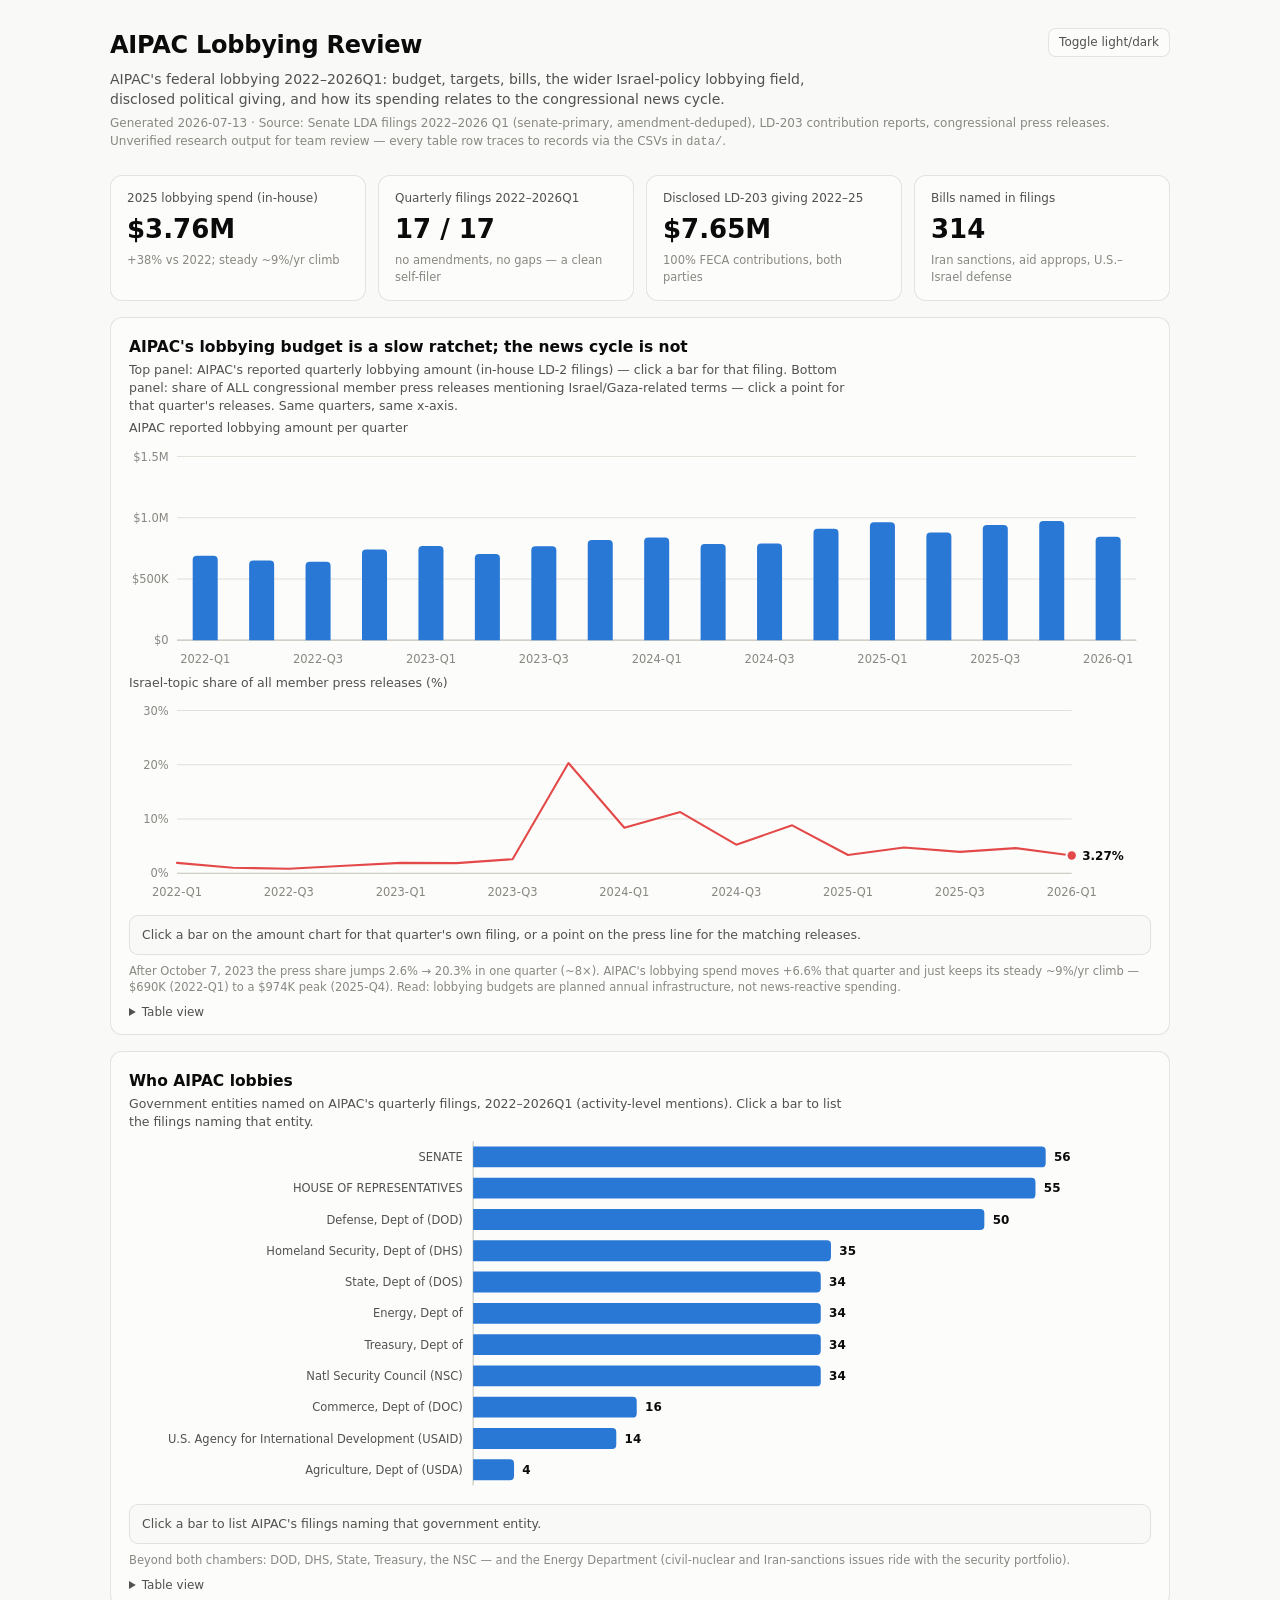
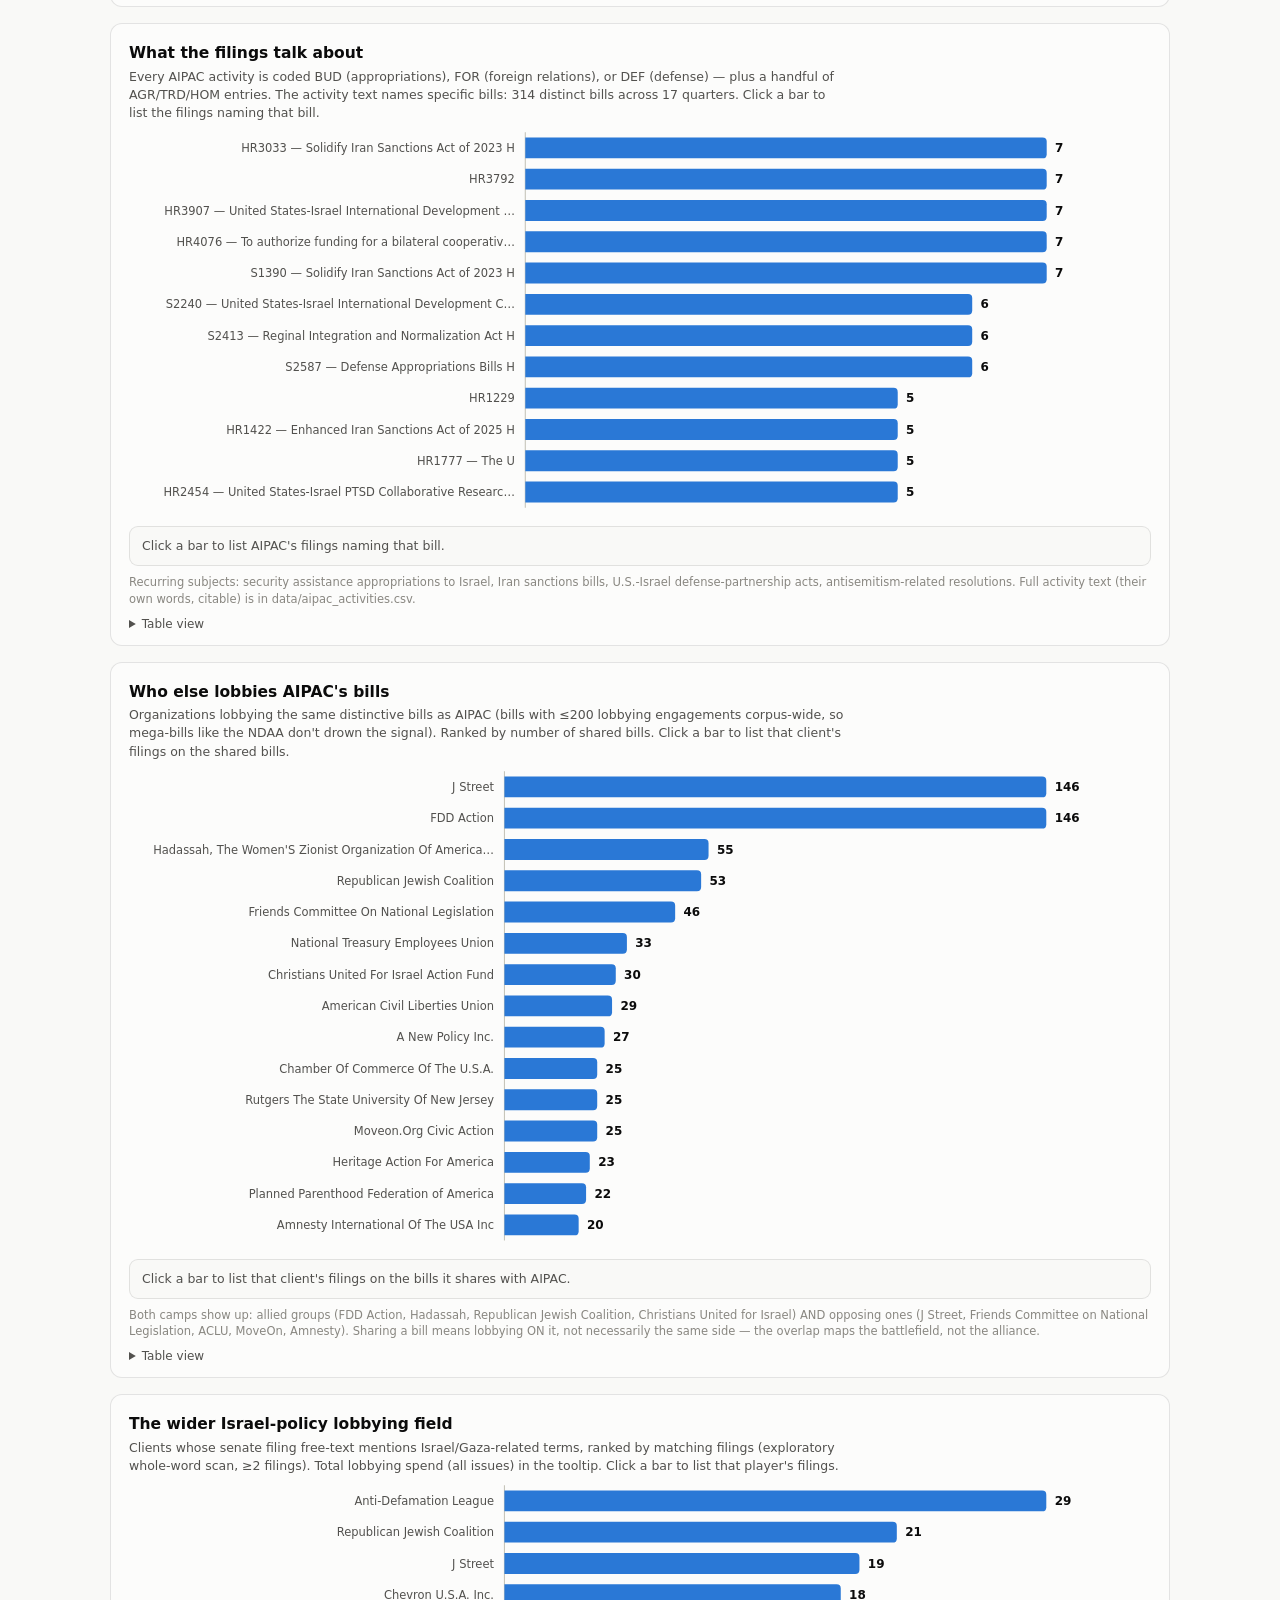
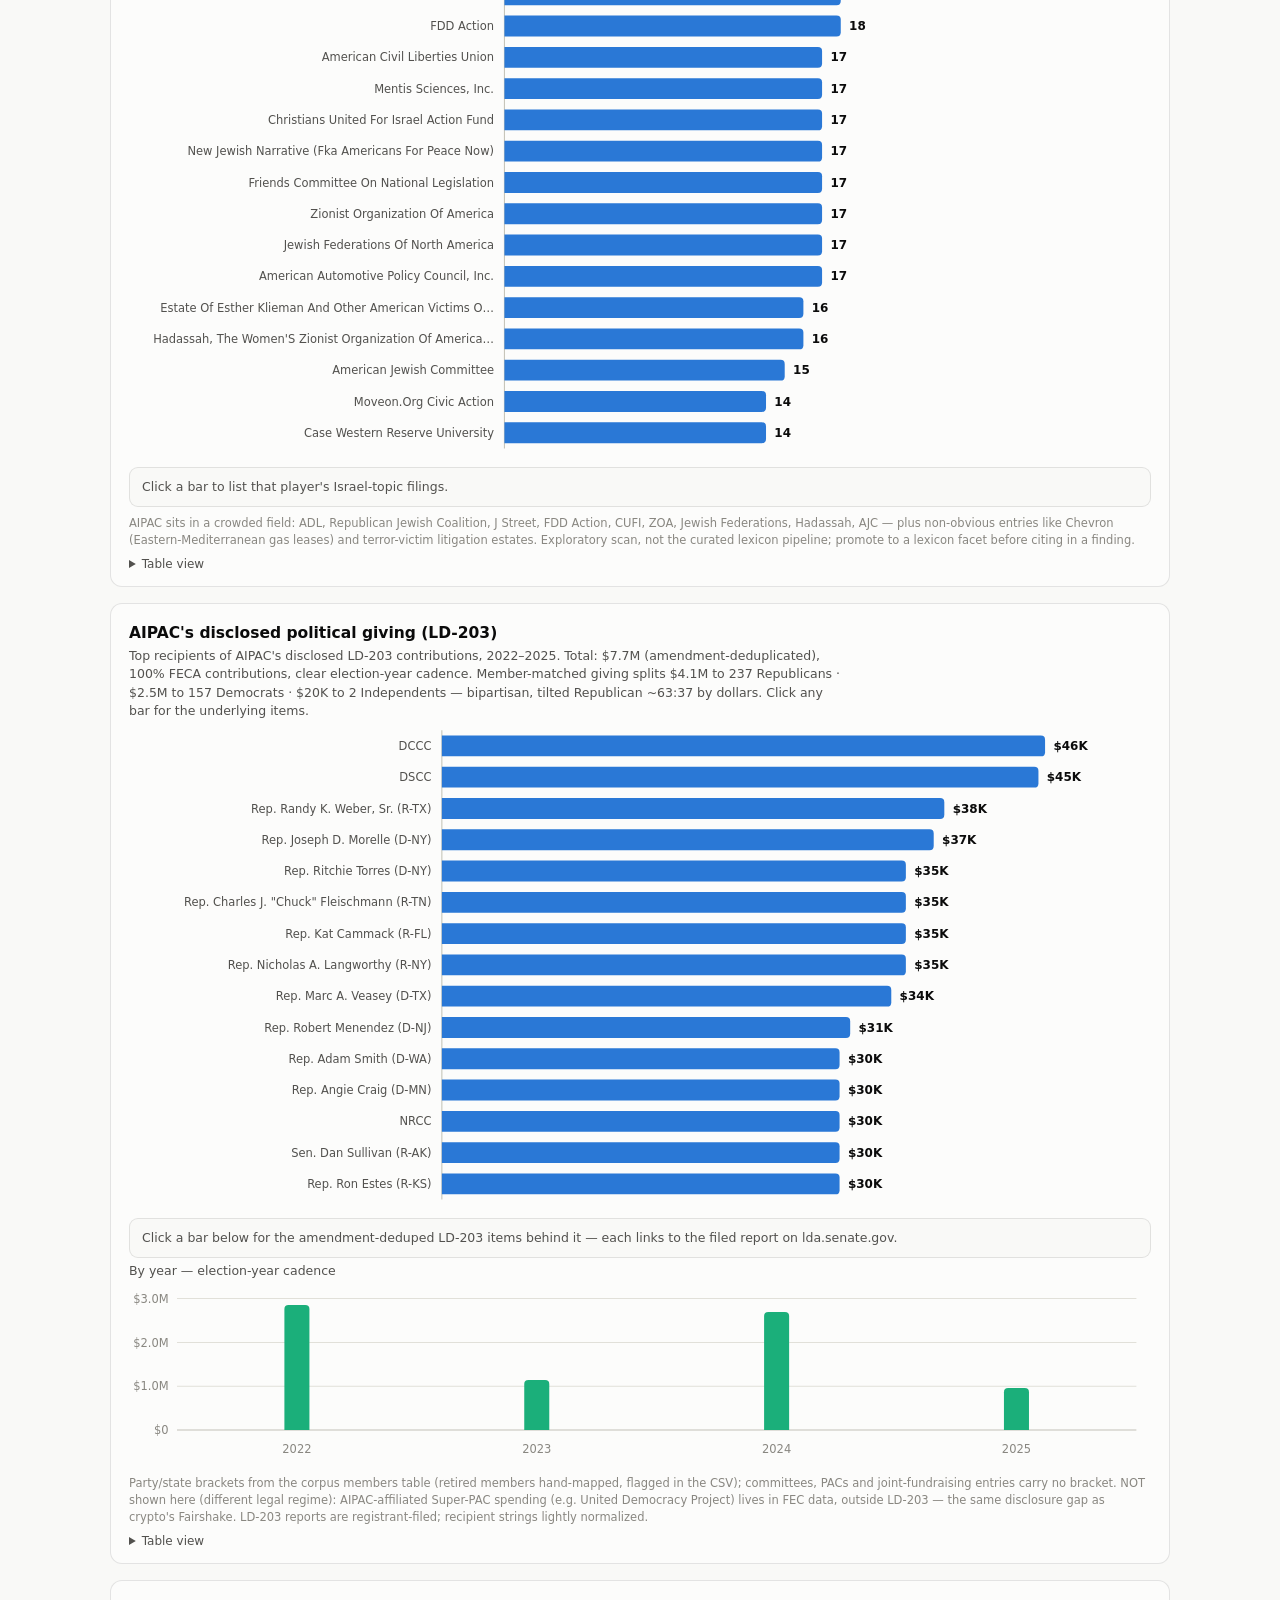
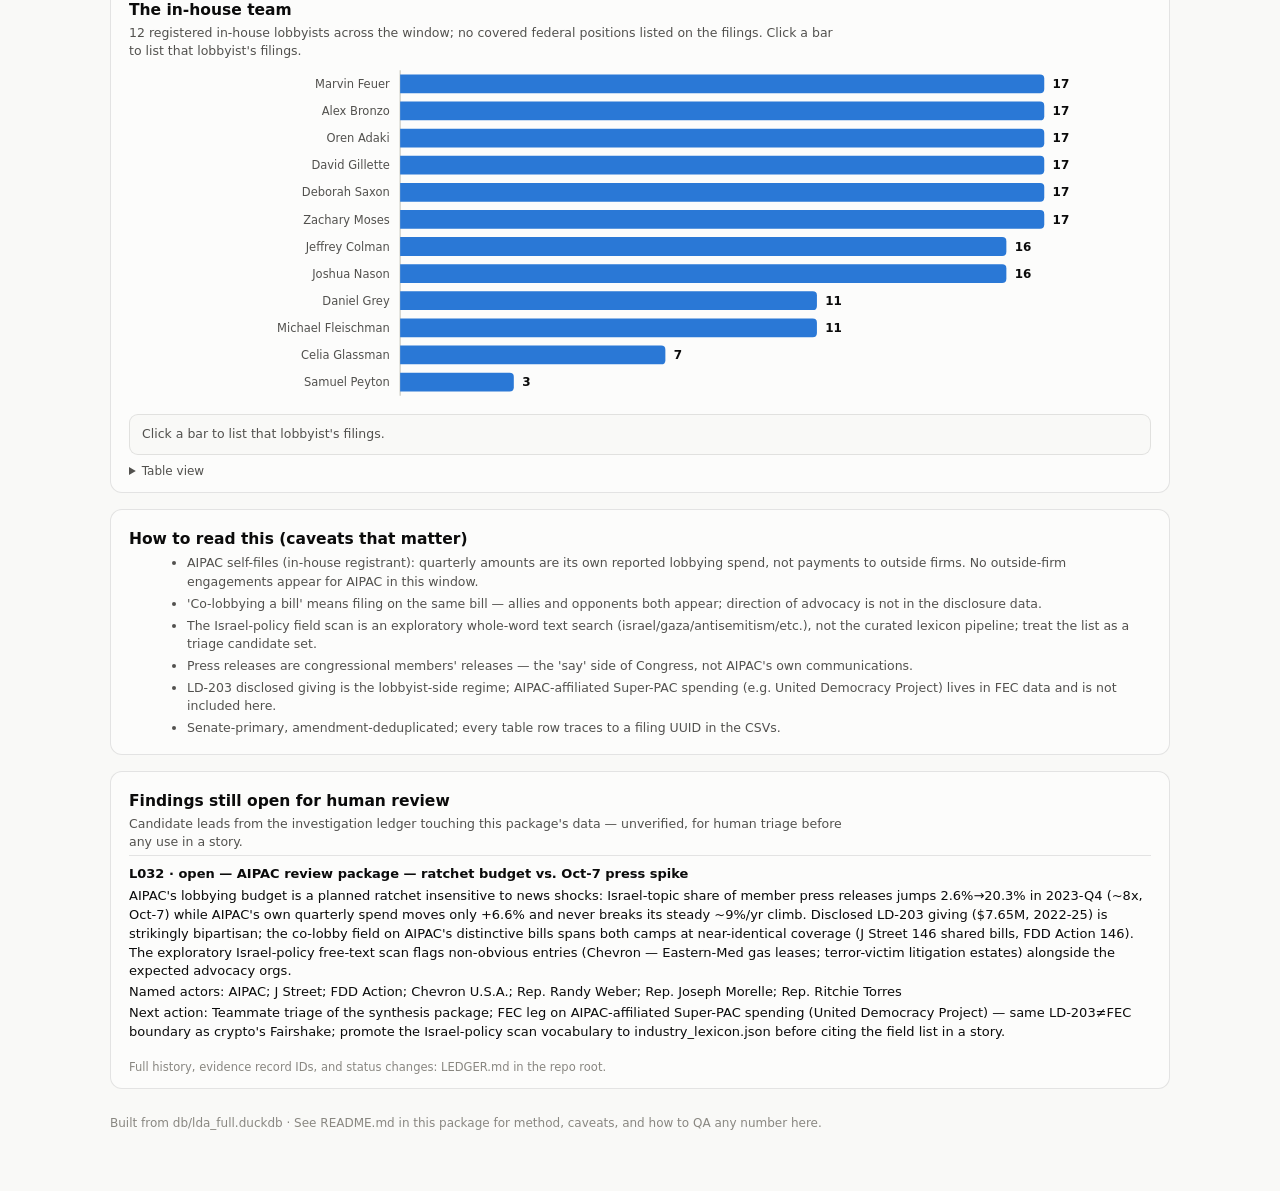
==== commit 0f846909: "Add genius-act and other-findings review packages; viz/build refinements New industry package (geniu" ====
--- a/out/packages/aipac/aipac_dashboard.html
+++ b/out/packages/aipac/aipac_dashboard.html
@@ -117,6 +117,95 @@
 .caveats li { margin: 4px 0 4px 18px; }
 footer.page { margin-top: 26px; font-size: 12px; color: var(--ink-3); }
 
+/* open-findings card (ledger leads touching this package, shown for human review) */
+.finding-item { padding: 9px 0; border-top: 1px solid var(--border); font-size: 13px; }
+.finding-item:first-of-type { border-top: none; padding-top: 0; }
+.finding-item strong { display: block; margin-bottom: 3px; }
+.finding-item .note { margin-top: 2px; }
+
+/* per-player raw-filings panel (crypto player map click-through) */
+.filings-panel {
+  font-size: 12.5px; color: var(--ink-2); margin: 10px 0 4px;
+  padding: 10px 12px; background: var(--page); border: 1px solid var(--border);
+  border-radius: 9px;
+}
+.filings-panel strong { color: var(--ink-1); font-size: 13px; }
+.filings-scroll { max-height: 260px; overflow-y: auto; overflow-x: hidden; margin-top: 8px; }
+.filings-group { font-weight: 600; color: var(--ink-1); font-size: 12px; margin: 8px 0 2px; }
+.filings-group:first-child { margin-top: 0; }
+.filings-list { margin: 0; padding-left: 18px; }
+.filings-list li { margin: 1.5px 0; }
+.filings-list a { color: var(--ink-1); text-decoration: underline; text-underline-offset: 2px; }
+.filings-list a:hover { color: var(--ink-2); }
+.filings-panel .note { font-size: 11px; color: var(--ink-3); margin-top: 7px; }
+
+/* per-widget "more options" → query-info panel */
+.has-more { position: relative; }
+.more-btn {
+  position: absolute; top: 10px; right: 10px; width: 28px; height: 22px;
+  line-height: 1; border: 1px solid var(--border); border-radius: 6px;
+  background: var(--surface-1); color: var(--ink-2); cursor: pointer;
+  opacity: 0; transition: opacity .12s; font-size: 14px; padding: 0; z-index: 20;
+}
+.has-more:hover .more-btn, .more-btn:focus-visible,
+.more-btn[aria-expanded="true"] { opacity: 1; }
+.more-menu {
+  position: absolute; top: 34px; right: 10px; z-index: 30;
+  background: var(--surface-1); border: 1px solid var(--border);
+  border-radius: 8px; box-shadow: 0 4px 14px rgba(0,0,0,.14); padding: 4px;
+}
+.more-item {
+  display: block; width: 100%; text-align: left; background: none; border: none;
+  padding: 6px 12px; font-size: 12.5px; color: var(--ink-1); cursor: pointer;
+  border-radius: 5px; white-space: nowrap;
+}
+.more-item:hover { background: var(--page); }
+.qmodal-overlay {
+  position: fixed; inset: 0; background: rgba(0,0,0,.45); z-index: 100;
+  display: flex; align-items: center; justify-content: center; padding: 26px;
+}
+.qmodal {
+  background: var(--surface-1); border: 1px solid var(--border); border-radius: 12px;
+  max-width: 940px; width: 100%; max-height: 86vh; display: flex; flex-direction: column;
+  box-shadow: 0 12px 44px rgba(0,0,0,.32); font-size: 12px; color: var(--ink-2);
+}
+.qmodal .qp-head { padding: 12px 16px; border-bottom: 1px solid var(--border); flex: none; }
+.qmodal-body { padding: 8px 16px 14px; overflow-y: auto; }
+.qmodal-foot {
+  padding: 9px 16px; border-top: 1px solid var(--border); flex: none;
+  font-size: 11.5px; color: var(--ink-3);
+}
+.qmodal-foot a { color: var(--ink-1); text-decoration: underline; text-underline-offset: 2px; }
+.qp-head { display: flex; justify-content: space-between; align-items: center; }
+.qp-head strong { color: var(--ink-1); font-size: 12.5px; }
+.qp-close { background: none; border: none; font-size: 17px; color: var(--ink-2); cursor: pointer; padding: 0 4px; }
+.qp-note { margin-top: 6px; font-size: 11.5px; color: var(--ink-3); }
+.qp-block-head {
+  display: flex; justify-content: space-between; align-items: center; gap: 10px;
+  margin-top: 10px; font-weight: 600; font-size: 11.5px; color: var(--ink-1);
+}
+.qp-copy {
+  font-size: 11px; border: 1px solid var(--border); background: var(--surface-1);
+  border-radius: 5px; padding: 1px 8px; cursor: pointer; color: var(--ink-2); flex: none;
+}
+.qp-sql {
+  margin: 4px 0 0; padding: 8px 10px; background: var(--surface-1);
+  border: 1px solid var(--border); border-radius: 7px; max-height: 300px;
+  overflow-y: auto; white-space: pre-wrap; word-break: break-word;
+  font-size: 11px; line-height: 1.45; color: var(--ink-1);
+  font-family: ui-monospace, Consolas, monospace;
+}
+.kpis.has-more { padding-top: 2px; }
+
+/* quarter switcher (turnover beat report) */
+.seg { display: flex; flex-wrap: wrap; gap: 8px; margin: 2px 0 14px; }
+.seg button {
+  font: inherit; font-size: 12.5px; padding: 6px 16px; border-radius: 999px;
+  border: 1px solid var(--border); background: var(--surface-1);
+  color: var(--ink-2); cursor: pointer;
+}
+.seg button.active { color: var(--ink-1); border-color: var(--ink-3); font-weight: 650; }
+
 </style>
 </head>
 <body class="viz-root">
@@ -125,7 +214,7 @@
     <button class="theme-toggle" id="themeToggle" type="button">Toggle light/dark</button>
     <h1>AIPAC Lobbying Review</h1>
     <div class="sub">AIPAC's federal lobbying 2022–2026Q1: budget, targets, bills, the wider Israel-policy lobbying field, disclosed political giving, and how its spending relates to the congressional news cycle.</div>
-    <div class="meta">Generated 2026-07-08 · Source: Senate LDA filings 2022–2026 Q1 (senate-primary, amendment-deduped), LD-203 contribution reports, congressional press releases. Unverified research output for team review — every table row traces to records via the CSVs in <code>data/</code>.</div>
+    <div class="meta">Generated 2026-07-13 · Source: Senate LDA filings 2022–2026 Q1 (senate-primary, amendment-deduped), LD-203 contribution reports, congressional press releases. Unverified research output for team review — every table row traces to records via the CSVs in <code>data/</code>.</div>
   </header>
   <main id="app"></main>
   <footer class="page">Built from db/lda_full.duckdb · See README.md in this package for method, caveats, and how to QA any number here.</footer>
@@ -248,6 +337,122 @@
     div("val", tile, t.value);
     if (t.note) div("note", tile, t.note);
   }
+  return k;
+}
+
+/* ---- open-findings card: candidate leads from LEDGER.md touching this
+   package's data, shown at the bottom of every package dashboard so a human
+   reviewer sees what's still open without leaving the page. findings = [{id,
+   status, title, hypothesis, actors?, next?}] — copy is hand-curated from the
+   ledger row, not auto-derived (same convention as this page's KPI/caveat text). */
+function findingsCard(root, findings, sub) {
+  if (!findings || !findings.length) return;
+  const c = div("card", root);
+  const h = document.createElement("h2");
+  h.textContent = "Findings still open for human review";
+  c.appendChild(h);
+  div("sub", c, sub || "Candidate leads from the investigation ledger touching this package's data — unverified, for human triage before any use in a story.");
+  for (const f of findings) {
+    const item = div("finding-item", c);
+    const head = document.createElement("strong");
+    head.textContent = f.id + " · " + f.status + " — " + f.title;
+    item.appendChild(head);
+    div(null, item, f.hypothesis);
+    if (f.actors) div("note", item, "Named actors: " + f.actors);
+    if (f.next) div("note", item, "Next action: " + f.next);
+  }
+  div("foot", c, "Full history, evidence record IDs, and status changes: LEDGER.md in the repo root.");
+}
+
+/* ---- per-widget "more options" → query-info panel (debugging aid) ----
+   info = { title, note, blocks: [{label, text}] } — text is the ACTUAL SQL /
+   pipeline the widget's numbers came from (extracted from the build scripts). */
+function moreOptions(host, info) {
+  if (!host || !info) return;
+  host.classList.add("has-more");
+  const btn = document.createElement("button");
+  btn.className = "more-btn"; btn.type = "button"; btn.textContent = "⋯";
+  btn.title = "More options";
+  btn.setAttribute("aria-label", "More options");
+  btn.setAttribute("aria-expanded", "false");
+  host.appendChild(btn);
+  const menu = div("more-menu", host);
+  menu.style.display = "none";
+  const item = document.createElement("button");
+  item.type = "button"; item.className = "more-item";
+  item.textContent = "View query info";
+  menu.appendChild(item);
+  btn.addEventListener("click", ev => {
+    ev.stopPropagation();
+    const open = menu.style.display !== "none";
+    menu.style.display = open ? "none" : "block";
+    btn.setAttribute("aria-expanded", String(!open));
+  });
+  document.addEventListener("click", () => {
+    menu.style.display = "none";
+    btn.setAttribute("aria-expanded", "false");
+  });
+  item.addEventListener("click", ev => {
+    ev.stopPropagation();
+    menu.style.display = "none";
+    btn.setAttribute("aria-expanded", "false");
+    openQueryModal(info, btn);
+  });
+}
+
+function openQueryModal(info, returnFocus) {
+  const overlay = div("qmodal-overlay", document.body);
+  const modal = div("qmodal", overlay);
+  modal.setAttribute("role", "dialog");
+  modal.setAttribute("aria-modal", "true");
+  modal.setAttribute("aria-label", info.title || "Query info");
+  const head = div("qp-head", modal);
+  const t = document.createElement("strong");
+  t.textContent = info.title || "Query info"; head.appendChild(t);
+  const close = document.createElement("button");
+  close.type = "button"; close.className = "qp-close"; close.textContent = "×";
+  close.setAttribute("aria-label", "Close query info");
+  head.appendChild(close);
+  const body = div("qmodal-body", modal);
+  if (info.note) div("qp-note", body, info.note);
+  for (const b of (info.blocks || [])) {
+    const bh = div("qp-block-head", body);
+    const lbl = document.createElement("span");
+    lbl.textContent = b.label; bh.appendChild(lbl);
+    const pre = document.createElement("pre");
+    pre.className = "qp-sql"; pre.textContent = b.text;
+    const cp = document.createElement("button");
+    cp.type = "button"; cp.className = "qp-copy"; cp.textContent = "Copy";
+    cp.addEventListener("click", () => {
+      const done = () => { cp.textContent = "Copied"; setTimeout(() => { cp.textContent = "Copy"; }, 1200); };
+      if (navigator.clipboard && navigator.clipboard.writeText) {
+        navigator.clipboard.writeText(b.text).then(done, () => {});
+      } else {
+        const r = document.createRange(); r.selectNodeContents(pre);
+        const s = getSelection(); s.removeAllRanges(); s.addRange(r);
+      }
+    });
+    bh.appendChild(cp);
+    body.appendChild(pre);
+  }
+  if (info.dict) {
+    const foot = div("qmodal-foot", modal);
+    foot.appendChild(document.createTextNode("Every table and column referenced here is defined in the data dictionary: "));
+    const a = document.createElement("a");
+    a.href = info.dict; a.textContent = info.dict;
+    foot.appendChild(a);
+    foot.appendChild(document.createTextNode(" (in this package, next to the dashboard)."));
+  }
+  const onKey = ev => { if (ev.key === "Escape") closeModal(); };
+  function closeModal() {
+    overlay.remove();
+    document.removeEventListener("keydown", onKey);
+    if (returnFocus) returnFocus.focus();
+  }
+  close.addEventListener("click", closeModal);
+  overlay.addEventListener("click", ev => { if (ev.target === overlay) closeModal(); });
+  document.addEventListener("keydown", onKey);
+  close.focus();
 }
 
 /* ---- line panel: series share one x; crosshair + all-series tooltip ---- */
@@ -296,16 +501,20 @@
       }
     }
   });
-  /* crosshair + tooltip */
+  /* crosshair + tooltip (+ optional per-x click via cfg.onClick(i, xLabel)) */
   const ch = el("line", { y1: mT, y2: mT + ph, class: "crosshair", visibility: "hidden" }, svg);
   const hit = el("rect", { x: mL, y: mT, width: pw, height: ph, fill: "transparent" }, svg);
-  hit.addEventListener("pointermove", ev => {
+  const idxAt = ev => {
     const r = svg.getBoundingClientRect();
     const fx = ((ev.clientX - r.left) / r.width) * W;
     let i = Math.round(((fx - mL) / pw) * (n - 1));
-    i = Math.max(0, Math.min(n - 1, i));
+    return Math.max(0, Math.min(n - 1, i));
+  };
+  hit.addEventListener("pointermove", ev => {
+    const i = idxAt(ev);
     ch.setAttribute("x1", X(i)); ch.setAttribute("x2", X(i));
     ch.setAttribute("visibility", "visible");
+    if (cfg.onClick) hit.style.cursor = "pointer";
     ttShow(ev.clientX, ev.clientY, xs[i], cfg.series.map((s, si) => ({
       color: s.color || SLOT[si],
       value: s.values[i] == null ? "–" : cfg.fmt === "$" ? fmtMoney(s.values[i]) : cfg.fmt === "%" ? s.values[i] + "%" : fmtNum(s.values[i]),
@@ -313,6 +522,9 @@
     })));
   });
   hit.addEventListener("pointerleave", () => { ch.setAttribute("visibility", "hidden"); ttHide(); });
+  if (cfg.onClick) {
+    hit.addEventListener("click", ev => cfg.onClick(idxAt(ev), xs[idxAt(ev)]));
+  }
 }
 
 /* ---- columns (single series or stacked) ---- */
@@ -364,9 +576,11 @@
         name: s.name
       }));
       if (series.length > 1) rows.push({ color: null, value: cfg.fmt === "$" ? fmtMoney(totals[i]) : fmtNum(totals[i]), name: "total" });
+      if (cfg.onClick) { rows.push({ color: null, value: "click", name: "list the underlying records" }); hit.style.cursor = "pointer"; }
       ttShow(ev.clientX, ev.clientY, lab, rows);
     });
     hit.addEventListener("pointerleave", ttHide);
+    if (cfg.onClick) hit.addEventListener("click", () => cfg.onClick(i, lab));
   });
 }
 
@@ -397,9 +611,11 @@
     hit.addEventListener("pointermove", ev => {
       const rows = [{ color: d.color || cfg.color || SLOT[0], value: cfg.fmt === "$" ? fmtMoney(d.value) : cfg.fmt === "%" ? d.value + "%" : fmtNum(d.value), name: cfg.valueName || "value" }];
       if (d.note) rows.push({ color: null, value: "", name: d.note });
+      if (cfg.onClick) { rows.push({ color: null, value: "click", name: "list the underlying records" }); hit.style.cursor = "pointer"; }
       ttShow(ev.clientX, ev.clientY, d.label, rows);
     });
     hit.addEventListener("pointerleave", ttHide);
+    if (cfg.onClick) hit.addEventListener("click", () => cfg.onClick(d, i));
   });
 }
 
@@ -410,6 +626,7 @@
   const H = mT + groupH * items.length + mB;
   const pw = W - mL - mR;
   const maxV = Math.max(...items.flatMap(d => [d.a, d.b])) * 1.02;
+  const F = v => cfg.fmt === "#" ? fmtNum(v) : cfg.fmt === "%" ? fmtPct(v) : fmtMoney(v); // default "$" (existing pages unchanged)
   const colA = cfg.aColor || SLOT[0], colB = cfg.bColor || SLOT[1];
   const svg = el("svg", { viewBox: `0 0 ${W} ${H}`, role: "img" }, null);
   box.appendChild(svg);
@@ -424,16 +641,24 @@
       const p = el("path", { d: `M${mL} ${y} L${mL + w - 4} ${y} Q${mL + w} ${y} ${mL + w} ${y + 4} L${mL + w} ${y + bh - 4} Q${mL + w} ${y + bh} ${mL + w - 4} ${y + bh} L${mL} ${y + bh} Z` }, svg);
       p.style.fill = col;
       const vl = el("text", { x: mL + w + 8, y: y + bh / 2 + 4, class: "dlabel ax-tab" }, svg);
-      vl.textContent = fmtMoney(v);
+      vl.textContent = F(v);
     });
     const lb = el("text", { x: mL - 10, y: y0 + groupH / 2 + 2, "text-anchor": "end", class: "dlabel" }, svg);
     lb.textContent = d.label.length > maxChars ? d.label.slice(0, maxChars - 1) + "…" : d.label;
     const hit = el("rect", { x: 0, y: y0, width: W, height: groupH, fill: "transparent" }, svg);
-    hit.addEventListener("pointermove", ev => ttShow(ev.clientX, ev.clientY, d.label, [
-      { color: colA, value: fmtMoney(d.a), name: cfg.aName },
-      { color: colB, value: fmtMoney(d.b), name: cfg.bName }
-    ]));
+    hit.addEventListener("pointermove", ev => {
+      const rows = [
+        { color: colA, value: F(d.a), name: cfg.aName },
+        { color: colB, value: F(d.b), name: cfg.bName }
+      ];
+      // optional tooltip-only context row (no bar, no series color): a value the
+      // chart deliberately does not draw but must not hide (e.g. gated-out money)
+      if (cfg.cName) rows.push({ color: null, value: F(d.c || 0), name: cfg.cName });
+      if (cfg.onClick) { rows.push({ color: null, value: "click", name: "list the underlying records" }); hit.style.cursor = "pointer"; }
+      ttShow(ev.clientX, ev.clientY, d.label, rows);
+    });
     hit.addEventListener("pointerleave", ttHide);
+    if (cfg.onClick) hit.addEventListener("click", () => cfg.onClick(d, i));
   });
 }
 
@@ -494,9 +719,9 @@
     }
     measure.remove();
   });
-  /* nearest-circle hover */
+  /* nearest-circle hover (+ optional click-through via cfg.onClick) */
   const hit = el("rect", { x: 0, y: 0, width: W, height: H, fill: "transparent" }, svg);
-  hit.addEventListener("pointermove", ev => {
+  const nearest = ev => {
     const rct = svg.getBoundingClientRect();
     const fx = ((ev.clientX - rct.left) / rct.width) * W;
     const fy = ((ev.clientY - rct.top) / rct.height) * H;
@@ -506,16 +731,141 @@
       const dist = Math.sqrt(dx * dx + dy * dy) - p.r;
       if (dist < bd) { bd = dist; best = p; }
     }
-    if (best && bd < 14) {
+    return bd < 14 ? best : null;
+  };
+  hit.addEventListener("pointermove", ev => {
+    const best = nearest(ev);
+    if (best) {
       ttShow(ev.clientX, ev.clientY, best.d.label, cfg.ttRows(best.d));
-    } else ttHide();
+      if (cfg.onClick) hit.style.cursor = "pointer";
+    } else {
+      ttHide();
+      hit.style.cursor = "";
+    }
   });
   hit.addEventListener("pointerleave", ttHide);
+  if (cfg.onClick) {
+    hit.addEventListener("click", ev => {
+      const best = nearest(ev);
+      if (best) cfg.onClick(best.d);
+    });
+  }
+}
+
+/* ---- xy scatter: log-x option, sized dots, horizontal threshold rules ----
+   cfg: items [{label, short?, x, y, size, slot, extra?}] (x>0 required on log),
+        xFmt "$"|"#", yMax (default 100), yFmt "%", rules [{y, label}] recessive
+        dashed horizontals with right-margin band labels, labelTop (n of largest-x
+        dots to direct-label; plus largest-y dots), ttRows(d), onClick(d) */
+function scatterXY(box, cfg) {
+  const W = 980, H = cfg.height || 470, mL = 56, mR = 118, mT = 14, mB = 34;
+  const pw = W - mL - mR, ph = H - mT - mB;
+  const items = cfg.items.filter(d => d.x > 0 && d.y != null);
+  const svg = el("svg", { viewBox: `0 0 ${W} ${H}`, role: "img" }, null);
+  box.appendChild(svg);
+  if (!items.length) return;
+  const lo = Math.pow(10, Math.floor(Math.log10(Math.min(...items.map(d => d.x)))));
+  const hi = Math.pow(10, Math.ceil(Math.log10(Math.max(...items.map(d => d.x)))));
+  const X = v => mL + ((Math.log10(v) - Math.log10(lo)) / (Math.log10(hi) - Math.log10(lo))) * pw;
+  const yMax = cfg.yMax || 100;
+  const Y = v => mT + ph - (Math.min(v, yMax) / yMax) * ph;
+  const maxS = Math.max(...items.map(d => d.size || 1));
+  const R = d => 4 + 9 * Math.sqrt((d.size || 1) / maxS);   // r >= 4 (8px marker floor)
+  // y gridlines + labels
+  for (const tv of [0, 25, 50, 75, 100].filter(v => v <= yMax)) {
+    el("line", { x1: mL, x2: W - mR, y1: Y(tv), y2: Y(tv), class: tv === 0 ? "baseline" : "gridline" }, svg);
+    const t = el("text", { x: mL - 8, y: Y(tv) + 4, "text-anchor": "end", class: "ax ax-tab" }, svg);
+    t.textContent = tv + "%";
+  }
+  // x decade ticks
+  for (let v = lo; v <= hi * 1.0001; v *= 10) {
+    el("line", { x1: X(v), x2: X(v), y1: mT, y2: mT + ph, class: "gridline" }, svg);
+    const t = el("text", { x: X(v), y: H - 8, "text-anchor": "middle", class: "ax ax-tab" }, svg);
+    t.textContent = cfg.xFmt === "#" ? fmtNum(v) : fmtMoney(v);
+  }
+  // threshold rules + right-margin band labels (recessive: dashed, axis ink);
+  // a label-only entry (noLine) names the band above the last rule
+  for (const r of (cfg.rules || [])) {
+    if (!r.noLine) {
+      const ln = el("line", { x1: mL, x2: W - mR, y1: Y(r.y), y2: Y(r.y),
+                              class: "gridline", "stroke-dasharray": "5 4" }, svg);
+      ln.style.strokeOpacity = "0.9";
+    }
+    if (r.label) {
+      const t = el("text", { x: W - mR + 8, y: Y(r.labelAt != null ? r.labelAt : r.y) + 4, class: "ax" }, svg);
+      t.textContent = r.label;
+    }
+  }
+  // dots (2px surface ring per mark spec), largest first so small dots stay hittable
+  const placed = [];
+  for (const d of items.slice().sort((p, q) => (q.size || 1) - (p.size || 1))) {
+    const x = X(d.x), y = Y(d.y), r = R(d);
+    const c = el("circle", { cx: x, cy: y, r: r }, svg);
+    c.style.fill = SLOT[d.slot];
+    c.style.stroke = "var(--surface-1)";
+    c.style.strokeWidth = "2";
+    placed.push({ x, y, r, d });
+  }
+  // selective direct labels: largest-x + largest-y + largest-size dots; on
+  // collision try one slot lower before skipping (ties like Amazon/AARP stack)
+  const nTop = cfg.labelTop || 12;
+  const want = new Set();
+  items.slice().sort((p, q) => q.x - p.x).slice(0, nTop).forEach(d => want.add(d));
+  items.slice().sort((p, q) => q.y - p.y).slice(0, 8).forEach(d => want.add(d));
+  items.slice().sort((p, q) => (q.size || 1) - (p.size || 1)).slice(0, 3).forEach(d => want.add(d));
+  const taken = [];
+  const collides = b => taken.some(t => Math.abs(t[1] - b[1]) < 12 &&
+                        !(t[0] + t[2] < b[0] - 4 || b[0] + b[2] < t[0] - 4));
+  for (const p of placed) {
+    if (!want.has(p.d)) continue;
+    const name = p.d.short || p.d.label;
+    let lx = p.x + p.r + 5, anchor = "start";
+    if (lx + name.length * 6.2 > W - mR) { lx = p.x - p.r - 5; anchor = "end"; }
+    let box_ = [anchor === "end" ? lx - name.length * 6.2 : lx, p.y, name.length * 6.2];
+    if (collides(box_)) {
+      box_ = [box_[0], p.y + 12, box_[2]];             // one slot lower
+      if (collides(box_) || box_[1] > mT + ph) continue;
+    }
+    const t = el("text", { x: lx, y: box_[1] + 4, "text-anchor": anchor, class: "dlabel" }, svg);
+    t.textContent = name;
+    taken.push(box_);
+  }
+  /* nearest-dot hover (+ optional click-through) — same pattern as bubblePack */
+  const hit = el("rect", { x: 0, y: 0, width: W, height: H, fill: "transparent" }, svg);
+  const nearest = ev => {
+    const rct = svg.getBoundingClientRect();
+    const fx = ((ev.clientX - rct.left) / rct.width) * W;
+    const fy = ((ev.clientY - rct.top) / rct.height) * H;
+    let best = null, bd = 1e9;
+    for (const p of placed) {
+      const dx = p.x - fx, dy = p.y - fy;
+      const dist = Math.sqrt(dx * dx + dy * dy) - p.r;
+      if (dist < bd) { bd = dist; best = p; }
+    }
+    return bd < 14 ? best : null;
+  };
+  hit.addEventListener("pointermove", ev => {
+    const best = nearest(ev);
+    if (best) {
+      ttShow(ev.clientX, ev.clientY, best.d.label, cfg.ttRows(best.d));
+      if (cfg.onClick) hit.style.cursor = "pointer";
+    } else {
+      ttHide();
+      hit.style.cursor = "";
+    }
+  });
+  hit.addEventListener("pointerleave", ttHide);
+  if (cfg.onClick) {
+    hit.addEventListener("click", ev => {
+      const best = nearest(ev);
+      if (best) cfg.onClick(best.d);
+    });
+  }
 }
 
 </script>
 <script>
-const DATA = {"kpis": [{"label": "2025 lobbying spend (in-house)", "value": "$3.76M", "note": "+38% vs 2022; steady ~9%/yr climb"}, {"label": "Quarterly filings 2022–2026Q1", "value": "17 / 17", "note": "no amendments, no gaps — a clean self-filer"}, {"label": "Disclosed LD-203 giving 2022–25", "value": "$7.65M", "note": "100% FECA contributions, both parties"}, {"label": "Bills named in filings", "value": "314", "note": "Iran sanctions, aid approps, U.S.–Israel defense"}], "coupling": {"q": ["2022-Q1", "2022-Q2", "2022-Q3", "2022-Q4", "2023-Q1", "2023-Q2", "2023-Q3", "2023-Q4", "2024-Q1", "2024-Q2", "2024-Q3", "2024-Q4", "2025-Q1", "2025-Q2", "2025-Q3", "2025-Q4", "2026-Q1"], "amount": [690388.0, 650750.0, 640469.0, 741474.0, 769502.0, 704298.0, 767812.0, 818273.0, 837889.0, 786536.0, 789890.0, 909953.0, 963135.0, 880060.0, 940000.0, 973910.0, 844410.0], "share": [1.92, 1.02, 0.84, 1.39, 1.92, 1.86, 2.59, 20.32, 8.4, 11.28, 5.26, 8.85, 3.36, 4.77, 3.94, 4.64, 3.27], "rel": [97, 52, 44, 60, 152, 149, 178, 1514, 737, 1069, 416, 481, 463, 610, 439, 493, 375], "all": [5041, 5114, 5223, 4324, 7899, 8015, 6885, 7450, 8772, 9476, 7902, 5433, 13772, 12775, 11147, 10624, 11466]}, "govEntities": [{"name": "SENATE", "n": 56}, {"name": "HOUSE OF REPRESENTATIVES", "n": 55}, {"name": "Defense, Dept of (DOD)", "n": 50}, {"name": "Homeland Security, Dept of (DHS)", "n": 35}, {"name": "State, Dept of (DOS)", "n": 34}, {"name": "Energy, Dept of", "n": 34}, {"name": "Treasury, Dept of", "n": 34}, {"name": "Natl Security Council (NSC)", "n": 34}, {"name": "Commerce, Dept of (DOC)", "n": 16}, {"name": "U.S. Agency for International Development (USAID)", "n": 14}, {"name": "Agriculture, Dept of (USDA)", "n": 4}], "nBills": 314, "topBills": [{"bill": "HR3033", "n": 7, "hint": "Solidify Iran Sanctions Act of 2023 H"}, {"bill": "HR3792", "n": 7, "hint": ""}, {"bill": "HR3907", "n": 7, "hint": "United States-Israel International Development Cooperation Act H"}, {"bill": "HR4076", "n": 7, "hint": "To authorize funding for a bilateral cooperative program with Israel fo"}, {"bill": "S1390", "n": 7, "hint": "Solidify Iran Sanctions Act of 2023 H"}, {"bill": "S2240", "n": 6, "hint": "United States-Israel International Development Cooperation Act H"}, {"bill": "S2413", "n": 6, "hint": "Reginal Integration and Normalization Act H"}, {"bill": "S2587", "n": 6, "hint": "Defense Appropriations Bills H"}, {"bill": "HR1229", "n": 5, "hint": ""}, {"bill": "HR1422", "n": 5, "hint": "Enhanced Iran Sanctions Act of 2025 H"}, {"bill": "HR1777", "n": 5, "hint": "The U"}, {"bill": "HR2454", "n": 5, "hint": "United States-Israel PTSD Collaborative Research Act H"}], "billsTable": [{"bill": "HR3033", "n": 7, "y0": "2023", "y1": "2024"}, {"bill": "HR3792", "n": 7, "y0": "2023", "y1": "2024"}, {"bill": "HR3907", "n": 7, "y0": "2023", "y1": "2024"}, {"bill": "HR4076", "n": 7, "y0": "2023", "y1": "2024"}, {"bill": "S1390", "n": 7, "y0": "2023", "y1": "2024"}, {"bill": "S2240", "n": 6, "y0": "2023", "y1": "2024"}, {"bill": "S2413", "n": 6, "y0": "2023", "y1": "2024"}, {"bill": "S2587", "n": 6, "y0": "2023", "y1": "2026"}, {"bill": "HR1229", "n": 5, "y0": "2025", "y1": "2026"}, {"bill": "HR1422", "n": 5, "y0": "2025", "y1": "2026"}, {"bill": "HR1777", "n": 5, "y0": "2023", "y1": "2024"}, {"bill": "HR2454", "n": 5, "y0": "2023", "y1": "2024"}, {"bill": "HRES786", "n": 5, "y0": "2023", "y1": "2024"}, {"bill": "S1143", "n": 5, "y0": "2023", "y1": "2024"}, {"bill": "S554", "n": 5, "y0": "2025", "y1": "2026"}, {"bill": "S556", "n": 5, "y0": "2025", "y1": "2026"}, {"bill": "HR1218", "n": 4, "y0": "2023", "y1": "2023"}, {"bill": "HR1800", "n": 4, "y0": "2025", "y1": "2026"}, {"bill": "HR2973", "n": 4, "y0": "2023", "y1": "2024"}, {"bill": "HR3103", "n": 4, "y0": "2023", "y1": "2024"}, {"bill": "HR340", "n": 4, "y0": "2023", "y1": "2023"}, {"bill": "HR3685", "n": 4, "y0": "2022", "y1": "2022"}, {"bill": "HR3774", "n": 4, "y0": "2023", "y1": "2024"}, {"bill": "HR4521", "n": 4, "y0": "2022", "y1": "2022"}, {"bill": "HR5148", "n": 4, "y0": "2022", "y1": "2022"}, {"bill": "HR6089", "n": 4, "y0": "2022", "y1": "2022"}, {"bill": "HR6201", "n": 4, "y0": "2024", "y1": "2024"}, {"bill": "HR7223", "n": 4, "y0": "2022", "y1": "2022"}, {"bill": "HR7866", "n": 4, "y0": "2024", "y1": "2024"}, {"bill": "HR852", "n": 4, "y0": "2022", "y1": "2022"}, {"bill": "S1260", "n": 4, "y0": "2022", "y1": "2022"}, {"bill": "S1334", "n": 4, "y0": "2023", "y1": "2024"}, {"bill": "S1518", "n": 4, "y0": "2022", "y1": "2022"}, {"bill": "S1802", "n": 4, "y0": "2023", "y1": "2024"}, {"bill": "S1829", "n": 4, "y0": "2023", "y1": "2024"}, {"bill": "S1889", "n": 4, "y0": "2025", "y1": "2026"}, {"bill": "S1904", "n": 4, "y0": "2022", "y1": "2022"}, {"bill": "S2120", "n": 4, "y0": "2022", "y1": "2022"}, {"bill": "S2131", "n": 4, "y0": "2023", "y1": "2024"}, {"bill": "S221", "n": 4, "y0": "2022", "y1": "2022"}, {"bill": "S2336", "n": 4, "y0": "2023", "y1": "2024"}, {"bill": "S2626", "n": 4, "y0": "2023", "y1": "2024"}, {"bill": "S3197", "n": 4, "y0": "2024", "y1": "2024"}, {"bill": "S3347", "n": 4, "y0": "2022", "y1": "2024"}, {"bill": "S3421", "n": 4, "y0": "2022", "y1": "2022"}, {"bill": "S510", "n": 4, "y0": "2023", "y1": "2023"}, {"bill": "SRES505", "n": 4, "y0": "2023", "y1": "2024"}, {"bill": "HR2280", "n": 3, "y0": "2025", "y1": "2026"}, {"bill": "HR23", "n": 3, "y0": "2025", "y1": "2026"}, {"bill": "HR2374", "n": 3, "y0": "2022", "y1": "2022"}, {"bill": "HR2531", "n": 3, "y0": "2023", "y1": "2023"}, {"bill": "HR2670", "n": 3, "y0": "2023", "y1": "2023"}, {"bill": "HR3016", "n": 3, "y0": "2023", "y1": "2024"}, {"bill": "HR3266", "n": 3, "y0": "2023", "y1": "2023"}, {"bill": "HR3565", "n": 3, "y0": "2025", "y1": "2026"}, {"bill": "HR4016", "n": 3, "y0": "2025", "y1": "2026"}, {"bill": "HR4121", "n": 3, "y0": "2025", "y1": "2026"}, {"bill": "HR4213", "n": 3, "y0": "2025", "y1": "2026"}, {"bill": "HR4365", "n": 3, "y0": "2023", "y1": "2024"}, {"bill": "HR4367", "n": 3, "y0": "2023", "y1": "2024"}], "coLobby": [{"name": "J Street", "bills": 146, "filings": 652}, {"name": "FDD Action", "bills": 146, "filings": 280}, {"name": "Hadassah, The Women'S Zionist Organization Of America, Inc.", "bills": 55, "filings": 139}, {"name": "Republican Jewish Coalition", "bills": 53, "filings": 275}, {"name": "Friends Committee On National Legislation", "bills": 46, "filings": 134}, {"name": "National Treasury Employees Union", "bills": 33, "filings": 121}, {"name": "Christians United For Israel Action Fund", "bills": 30, "filings": 111}, {"name": "American Civil Liberties Union", "bills": 29, "filings": 70}, {"name": "A New Policy Inc.", "bills": 27, "filings": 33}, {"name": "Chamber Of Commerce Of The U.S.A.", "bills": 25, "filings": 87}, {"name": "Rutgers The State University Of New Jersey", "bills": 25, "filings": 78}, {"name": "Moveon.Org Civic Action", "bills": 25, "filings": 37}, {"name": "Heritage Action For America", "bills": 23, "filings": 25}, {"name": "Planned Parenthood Federation of America", "bills": 22, "filings": 56}, {"name": "Amnesty International Of The USA Inc", "bills": 20, "filings": 24}], "israelPlayers": [{"name": "Anti-Defamation League", "n": 29, "spend": 4353000.0}, {"name": "Republican Jewish Coalition", "n": 21, "spend": 1010000.0}, {"name": "J Street", "n": 19, "spend": 2675000.0}, {"name": "Chevron U.S.A. Inc.", "n": 18, "spend": 33280000.0}, {"name": "FDD Action", "n": 18, "spend": 2270000.0}, {"name": "American Civil Liberties Union", "n": 17, "spend": 7120000.0}, {"name": "Mentis Sciences, Inc.", "n": 17, "spend": 170000.0}, {"name": "Christians United For Israel Action Fund", "n": 17, "spend": 1629410.0}, {"name": "New Jewish Narrative (Fka Americans For Peace Now)", "n": 17, "spend": null}, {"name": "Friends Committee On National Legislation", "n": 17, "spend": 17000000.0}, {"name": "Zionist Organization Of America", "n": 17, "spend": 750000.0}, {"name": "Jewish Federations Of North America", "n": 17, "spend": 2929005.0}, {"name": "American Automotive Policy Council, Inc.", "n": 17, "spend": 1375000.0}, {"name": "Estate Of Esther Klieman And Other American Victims Of Palestinian Terror", "n": 16, "spend": null}, {"name": "Hadassah, The Women'S Zionist Organization Of America, Inc.", "n": 16, "spend": 920000.0}, {"name": "American Jewish Committee", "n": 15, "spend": 184000.0}, {"name": "Moveon.Org Civic Action", "n": 14, "spend": 310000.0}, {"name": "Case Western Reserve University", "n": 14, "spend": 2089155.0}], "givingRecipients": [{"name": "DCCC", "total": 45500.0, "items": 4}, {"name": "DSCC", "total": 45000.0, "items": 3}, {"name": "Rep. Randy K. Weber, Sr. (R-TX)", "total": 37900.0, "items": 8}, {"name": "Rep. Joseph D. Morelle (D-NY)", "total": 37100.0, "items": 9}, {"name": "Rep. Charles J. \"Chuck\" Fleischmann (R-TN)", "total": 35000.0, "items": 8}, {"name": "Rep. Ritchie Torres (D-NY)", "total": 35000.0, "items": 8}, {"name": "Rep. Kat Cammack (R-FL)", "total": 35000.0, "items": 8}, {"name": "Rep. Nicholas A. Langworthy (R-NY)", "total": 35000.0, "items": 7}, {"name": "Rep. Marc A. Veasey (D-TX)", "total": 33900.0, "items": 8}, {"name": "Sen. Dan Sullivan (R-AK)", "total": 30000.0, "items": 2}, {"name": "Rep. Tony Gonzales (R-TX)", "total": 30000.0, "items": 7}, {"name": "Rep. Michael T. McCaul (R-TX)", "total": 30000.0, "items": 7}, {"name": "Rep. Jim Costa (D-CA)", "total": 30000.0, "items": 7}, {"name": "Rep. Kevin Hern (R-OK)", "total": 30000.0, "items": 7}, {"name": "Rep. Ron Estes (R-KS)", "total": 30000.0, "items": 7}], "givingByYear": [{"y": "2022", "total": 2855100.0}, {"y": "2023", "total": 1143000.0}, {"y": "2024", "total": 2696000.0}, {"y": "2025", "total": 958050.0}], "givingTotal": 7652150, "partySplit": {"R": {"total": 3767600.0, "n": 194}, "D": {"total": 2208000.0, "n": 119}, "I": {"total": 15000.0, "n": 1}}, "lobbyists": [{"name": "Marvin Feuer", "filings": 17, "years": "2022–2026"}, {"name": "Alex Bronzo", "filings": 17, "years": "2022–2026"}, {"name": "Oren Adaki", "filings": 17, "years": "2022–2026"}, {"name": "David Gillette", "filings": 17, "years": "2022–2026"}, {"name": "Deborah Saxon", "filings": 17, "years": "2022–2026"}, {"name": "Zachary Moses", "filings": 17, "years": "2022–2026"}, {"name": "Jeffrey Colman", "filings": 16, "years": "2022–2025"}, {"name": "Joshua Nason", "filings": 16, "years": "2022–2025"}, {"name": "Daniel Grey", "filings": 11, "years": "2023–2026"}, {"name": "Michael Fleischman", "filings": 11, "years": "2022–2024"}, {"name": "Celia Glassman", "filings": 7, "years": "2024–2026"}, {"name": "Samuel Peyton", "filings": 3, "years": "2022–2022"}], "caveats": ["AIPAC self-files (in-house registrant): quarterly amounts are its own reported lobbying spend, not payments to outside firms. No outside-firm engagements appear for AIPAC in this window.", "'Co-lobbying a bill' means filing on the same bill — allies and opponents both appear; direction of advocacy is not in the disclosure data.", "The Israel-policy field scan is an exploratory whole-word text search (israel/gaza/antisemitism/etc.), not the curated lexicon pipeline; treat the list as a triage candidate set.", "Press releases are congressional members' releases — the 'say' side of Congress, not AIPAC's own communications.", "LD-203 disclosed giving is the lobbyist-side regime; AIPAC-affiliated Super-PAC spending (e.g. United Democracy Project) lives in FEC data and is not included here.", "Senate-primary, amendment-deduplicated; every table row traces to a filing UUID in the CSVs."]};
+const DATA = {"kpis": [{"label": "2025 lobbying spend (in-house)", "value": "$3.76M", "note": "+38% vs 2022; steady ~9%/yr climb"}, {"label": "Quarterly filings 2022–2026Q1", "value": "17 / 17", "note": "no amendments, no gaps — a clean self-filer"}, {"label": "Disclosed LD-203 giving 2022–25", "value": "$7.65M", "note": "100% FECA contributions, both parties"}, {"label": "Bills named in filings", "value": "314", "note": "Iran sanctions, aid approps, U.S.–Israel defense"}], "coupling": {"q": ["2022-Q1", "2022-Q2", "2022-Q3", "2022-Q4", "2023-Q1", "2023-Q2", "2023-Q3", "2023-Q4", "2024-Q1", "2024-Q2", "2024-Q3", "2024-Q4", "2025-Q1", "2025-Q2", "2025-Q3", "2025-Q4", "2026-Q1"], "amount": [690388.0, 650750.0, 640469.0, 741474.0, 769502.0, 704298.0, 767812.0, 818273.0, 837889.0, 786536.0, 789890.0, 909953.0, 963135.0, 880060.0, 940000.0, 973910.0, 844410.0], "share": [1.92, 1.02, 0.84, 1.39, 1.92, 1.86, 2.59, 20.32, 8.4, 11.28, 5.26, 8.85, 3.36, 4.77, 3.94, 4.64, 3.27], "rel": [97, 52, 44, 60, 152, 149, 178, 1514, 737, 1069, 416, 481, 463, 610, 439, 493, 375], "all": [5041, 5114, 5223, 4324, 7899, 8015, 6885, 7450, 8772, 9476, 7902, 5433, 13772, 12775, 11147, 10624, 11466]}, "quarterFiling": {"2022-Q1": "50f2ebbc-a514-4e23-b929-5c4198c7c203", "2022-Q2": "2288add7-94eb-405d-a75e-5b2f629c080a", "2022-Q3": "ab368ce0-f3f5-4fa6-b723-2de75b38f273", "2022-Q4": "6303ae26-7164-4b27-9bde-98f46f66a807", "2023-Q1": "2f4915af-1c96-4567-8a5e-2f15f2b04c5a", "2023-Q2": "8a3a3991-070b-472e-9c9d-07659053e2dd", "2023-Q3": "97601671-6098-48b0-86a1-dcf1b6599956", "2023-Q4": "6cd74118-447b-49ae-9d7d-373cd7d1f41d", "2024-Q1": "57ccdb62-3b64-40ee-8869-7e9278995ffc", "2024-Q2": "db033c64-6f06-4019-b7db-caaa264c3f50", "2024-Q3": "5b1aab0b-7b01-42f0-99b9-e3a090b1a289", "2024-Q4": "c8ec224e-94fa-4f2f-bd77-1b8e07955e02", "2025-Q1": "f91b0c9f-3424-470e-96ff-76e61de5b45e", "2025-Q2": "3cf55620-b4ec-4bf7-9c23-771dbe9a4681", "2025-Q3": "33a4922e-6731-42fc-8fc1-58e737fa2a9a", "2025-Q4": "62a5b5e7-b60d-4dc7-a525-b0b2aa99d57f", "2026-Q1": "ad4e8e54-def8-4563-97c5-0ac5a0ca16a3"}, "pressReleases": {"2022-Q1": [["2022-01-04", "Gus M. Bilirakis", "R", "FL", "Two More Bilirakis Bills Become Law", "https://bilirakis.house.gov/media/press-releases/two-more-bilirakis-bills-become-law"], ["2022-01-10", "Bradley Scott Schneider", "D", "IL", "Schneider, Colleagues Launch Bipartisan, Bicameral Abraham Accords Caucus", "https://schneider.house.gov/media/press-releases/schneider-colleagues-launch-bipartisan-bicameral-abraham-accords-caucus"], ["2022-01-10", "Ann Wagner", "R", "MO", "Wagner, Colleagues Launch Abraham Accords Caucus", "https://wagner.house.gov/media-center/press-releases/wagner-colleagues-launch-abraham-accords-caucus"], ["2022-01-13", "John Thune", "R", "SD", "Thune: Democrats Continue Their Campaign to Abolish the Filibuster, Break the Senate", "https://www.thune.senate.gov/public/index.cfm/press-releases?ID=123020D8-682E-4CE5-838E-D3DA28F2F15D"], ["2022-01-14", "Ted Lieu", "D", "CA", "REP LIEU CONDEMNS ANTISEMITIC FLIERS IN SANTA MONICA", "https://lieu.house.gov/media-center/press-releases/rep-lieu-condemns-antisemitic-fliers-santa-monica"], ["2022-01-14", "Glenn Thompson", "R", "PA", "Thompson Receives Award for Protecting Conservative Values", "https://thompson.house.gov/media-center/press-releases/thompson-receives-award-protecting-conservative-values"], ["2022-01-16", "Adam Smith", "D", "WA", "Rep. Smith Statement on the Hostage Situation at Congregation Beth Israel in Colleyville, Texas", "https://adamsmith.house.gov/news/press-releases/rep-smith-statement-hostage-situation-congregation-beth-israel-colleyville"], ["2022-01-16", "Earl L. \"Buddy\" Carter", "R", "GA", "Carter calls for prayers for the Jewish community", "https://buddycarter.house.gov/news/documentsingle.aspx?DocumentID=8718"], ["2022-01-16", "Jamie Raskin", "D", "MD", "Rep. Raskin Statement on Congregation Beth Israel", "https://raskin.house.gov/2022/1/rep-raskin-statement-on-congregation-beth-israel"], ["2022-01-16", "Marc A. Veasey", "D", "TX", "Congressman Marc Veasey (TX-33) Statement on the Hostage Situation at Congregation Beth Israel in Colleyville", "https://veasey.house.gov/media-center/press-releases/rep-marc-veasey-tx-33-statement-on-the-hostage-situation-at-0"], ["2022-01-18", "Debbie Wasserman Schultz", "D", "FL", "The Congressional Caucus on Black-Jewish Relations Statement on Beth Israel Congregation", "https://wassermanschultz.house.gov/news/documentsingle.aspx?DocumentID=2770"], ["2022-01-20", "Gus M. Bilirakis", "R", "FL", "Bilirakis Proudly Supports Colleyville and Jewish Community, Condemns Rise in Anti-Semitism", "https://bilirakis.house.gov/media/press-releases/bilirakis-proudly-supports-colleyville-and-jewish-community-condemns-rise-anti"], ["2022-01-21", "Beth Van Duyne", "R", "TX", "Van Duyne Introduces Resolution Condemning the Antisemitic Terrorist Act in Colleyville.", "https://vanduyne.house.gov/2022/1/van-duyne-introduces-resolution-condemning-antisemitic-terrorist-act"], ["2022-01-24", "Gus M. Bilirakis", "R", "FL", "Bilirakis and Malliotakis Push Back On Biden’s Abandonment of Key Allies", "https://bilirakis.house.gov/media/press-releases/bilirakis-and-malliotakis-push-back-bidens-abandonment-key-allies"], ["2022-01-25", "Tom Cole", "R", "OK", "Cole Recognized with Friend of the Family Award", "https://cole.house.gov/media/press-releases/cole-recognized-friend-family-award"], ["2022-01-26", "Ted Cruz", "R", "TX", "Sen. Ted Cruz, Judiciary Republicans Demand Answers from Biden Admin On Texas Synagogue Terrorist Attack", "https://www.cruz.senate.gov/newsroom/press-releases/sen-ted-cruz-judiciary-republicans-demand-answers-from-biden-admin-on-texas-synagogue-terrorist-attack"], ["2022-01-27", "Janice D. Schakowsky", "D", "IL", "Schakowsky Statement on International Holocaust Remembrance Day", "https://schakowsky.house.gov/media/press-releases/schakowsky-statement-international-holocaust-remembrance-day-1"], ["2022-01-31", "Al Green", "D", "TX", "Congressman Al Green Denounces Neo Nazi Demonstration in Orlando, Florida", "https://algreen.house.gov/media/press-releases/congressman-al-green-denounces-neo-nazi-demonstration-orlando-florida"], ["2022-02-01", "Lois Frankel", "D", "FL", "Statement on United Nations Investigation Targeting Israel", "https://frankel.house.gov/news/documentsingle.aspx?DocumentID=3413"], ["2022-02-01", "Deborah K. Ross", "D", "NC", "Congresswoman Ross Urges Additional Federal Funding to Support Security Improvements at North Carolina Synagog", "https://ross.house.gov/2022/2/congresswoman-ross-urges-additional-federal-funding-support-security"], ["2022-02-01", "Bradley Scott Schneider", "D", "IL", "Joint Statement: Amnesty International U.K. Report Delegitimizes Jewish and Democratic State of Israel", "https://schneider.house.gov/media/press-releases/joint-statement-amnesty-international-uk-report-delegitimizes-jewish-and"], ["2022-02-01", "Bradley Scott Schneider", "D", "IL", "Statement on United Nations Investigation Targeting Israel", "https://schneider.house.gov/media/press-releases/statement-united-nations-investigation-targeting-israel"], ["2022-02-01", "Haley M. Stevens", "D", "MI", "Rep. Haley Stevens Issues the Following Statement in Support of Israel", "https://stevens.house.gov/media/press-releases/rep-haley-stevens-issues-following-statement-support-israel"], ["2022-02-01", "Debbie Wasserman Schultz", "D", "FL", "Joint Statement: Amnesty International U.K. Report Delegitimizes Jewish and Democratic State of Israel", "https://wassermanschultz.house.gov/news/documentsingle.aspx?DocumentID=2775"], ["2022-02-01", "Ted Cruz", "R", "TX", "Sen. Cruz in Colleyville: ‘I’m Going To Keep Pressing for Answers’ in the Aftermath of the Terrorist Attack at", "https://www.cruz.senate.gov/newsroom/press-releases/sen-cruz-in-colleyville-im-going-to-keep-pressing-for-answers-in-the-aftermath-of-the-terrorist-attack-at-congregation-beth-israel"], ["2022-02-02", "Gus M. Bilirakis", "R", "FL", "Bilirakis Condemns Rise in Anti-Semitic Behavior", "https://bilirakis.house.gov/media/press-releases/bilirakis-condemns-rise-anti-semitic-behavior"], ["2022-02-02", "Lois Frankel", "D", "FL", "Joint Statement: Amnesty International U.K. Report Delegitimizes Jewish and Democratic State of Israel", "https://frankel.house.gov/news/documentsingle.aspx?DocumentID=3406"], ["2022-02-03", "Charles J. \"Chuck\" Fleischmann", "R", "TN", "Rep. Chuck Fleischmann Statement on Amnesty International’s Hateful and Distorted Report on Israel", "https://fleischmann.house.gov/media/press-releases/rep-chuck-fleischmann-statement-amnesty-internationals-hateful-and-distorted"], ["2022-02-03", "Mitch McConnell", "R", "KY", "“It’s Not Too Late” For Democrats to Increase Pressure on Iran and Respond Forcefully", "https://www.mcconnell.senate.gov/public/index.cfm/pressreleases?ID=83087CC8-BA02-43A9-B3A3-48BC34828FD8"], ["2022-02-05", "Ted Cruz", "R", "TX", "Sen. Cruz Condemns Biden Administration for Dismantling Iran Sanctions, Allowing Ayatollah To Build Up Nuclear", "https://www.cruz.senate.gov/newsroom/press-releases/sen-cruz-condemns-biden-administration-for-dismantling-iran-sanctions-allowing-ayatollah-to-build-up-nuclear-program"], ["2022-02-07", "Ted Cruz", "R", "TX", "Sen. Cruz on the Crisis in Ukraine: ‘President Biden and the Democrats Have Imperiled Ukraine and Put Europe o", "https://www.cruz.senate.gov/newsroom/press-releases/sen-cruz-on-the-crisis-in-ukraine-president-biden-and-the-democrats-have-imperiled-ukraine-and-put-europe-on-the-brink-of-war"], ["2022-02-08", "Ted Lieu", "D", "CA", "REP LIEU LEADS BIPARTISAN LETTER URGING EDUCATION DEPARTMENT TO ADDRESS ANTISEMITISM ON COLLEGE CAMPUSES", "https://lieu.house.gov/media-center/press-releases/rep-lieu-leads-bipartisan-letter-urging-education-department-address"], ["2022-02-15", "Lucy McBath", "D", "GA", "Rep. McBath Highlights Jeff Feldstein, Department of State Constituent Services Success Story", "https://mcbath.house.gov/press-releases?ID=13FC75EB-86DA-468C-92E6-B4B7E3157F24"], ["2022-02-15", "Betty McCollum", "D", "MN", "Speaker Pelosi and Defense Chair McCollum to Attend Munich Security Conference as Russia Threatens Peace in Eu", "https://mccollum.house.gov/media/press-releases/speaker-pelosi-and-defense-chair-mccollum-attend-munich-security-conference"], ["2022-02-16", "Joaquin Castro", "D", "TX", "House Foreign Affairs Subcommittee on International Development, International Organizations, and Global Corpo", "https://castro.house.gov/media-center/press-releases/[base64]"], ["2022-02-16", "Eric Swalwell", "D", "CA", "Swalwell Joins Pelosi, Congressional Delegation to Israel, Germany, United Kingdom", "https://swalwell.house.gov/media-center/press-releases/swalwell-joins-pelosi-congressional-delegation-israel-germany-united"], ["2022-02-17", "Ted Cruz", "R", "TX", "Sens. Cruz, Cornyn, Rosen Lead Resolution Condemning Antisemitic Attack on Congregation Beth Israel in Texas", "https://www.cruz.senate.gov/newsroom/press-releases/sens-cruz-cornyn-rosen-lead-resolution-condemning-antisemitic-attack-on-congregation-beth-israel-in-texas"], ["2022-02-18", "Barry Moore", "R", "AL", "Rep. Barry Moore warns Biden Congress must have say in new Iran deal", "https://barrymoore.house.gov/media/press-releases/rep-barry-moore-warns-biden-congress-must-have-say-new-iran-deal"], ["2022-02-18", "Gus M. Bilirakis", "R", "FL", "Bilirakis and Malliotakis Correct the Record, Rebut Biden Administration’s Flimsy Justification for Abandoning", "https://bilirakis.house.gov/media/press-releases/bilirakis-and-malliotakis-correct-record-rebut-biden-administrations-flimsy"], ["2022-02-18", "Julia Letlow", "R", "LA", "Letlow Will Travel to Israel with Congressional Delegation", "https://letlow.house.gov/media/press-releases/letlow-will-travel-israel-congressional-delegation"], ["2022-02-18", "Dan Sullivan", "R", "AK", "Sullivan Recognizes Doug Keil as “Alaskan of the Week”", "https://www.sullivan.senate.gov/newsroom/press-releases/sullivan-recognizes-doug-keil-as-alaskan-of-the-week"], ["2022-02-20", "W. Gregory Steube", "R", "FL", "Rep. Steube’s Statement on Recent Antisemitism in Sarasota", "https://steube.house.gov/press-releases/rep-steube-s-statement-on-recent-antisemitism-in-sarasota/"], ["2022-02-22", "Lindsey Graham", "R", "SC", "Graham Discusses Developing Situation in Ukraine, Recent Trip to Israel, and More", "https://www.lgraham.senate.gov/public/index.cfm/press-releases?ID=44356732-734C-4B9C-85E1-479FE5FE5474"], ["2022-02-23", "Tony Gonzales", "R", "TX", "Congressman Tony Gonzales Introduces Bill to Expand Expedited Natural Gas Exports", "https://gonzales.house.gov/2022/2/congressman-tony-gonzales-introduces-bill-expand-expedited-natural-gas-exports"], ["2022-02-23", "Ro Khanna", "D", "CA", "RELEASE: KHANNA JOINS PELOSI, COLLEAGUES ON CONGRESSIONAL DELEGATION TO ISRAEL, GERMANY, UNITED KINGDOM", "https://khanna.house.gov/media/press-releases/release-khanna-joins-pelosi-colleagues-congressional-delegation-israel-germany"], ["2022-02-24", "Katherine M. Clark", "D", "MA", "Statement from Assistant Speaker Clark on Russia’s Invasion of Ukraine", "https://katherineclark.house.gov/press-releases?ID=08FF2040-4482-4D5C-99EE-E91DCF183691"], ["2022-02-24", "Mike Quigley", "D", "IL", "Quigley, Equality Caucus Urge Secretary Blinken to Protect LGBTQ+ Rights In Ukraine", "https://quigley.house.gov/media-center/press-releases/quigley-equality-caucus-urge-secretary-blinken-protect-lgbtq-rights"], ["2022-02-24", "Mike Crapo", "R", "ID", "Crapo Lauds Unanimous Passage of Resolution to Condemn Anti-Semitic Terrorist Attack in Colleyville, Texas", "https://www.crapo.senate.gov/media/newsreleases/crapo-lauds-unanimous-passage-of-resolution-to-condemn-anti-semitic-terrorist-attack-in-colleyville-texas"], ["2022-02-28", "Veronica Escobar", "D", "TX", "Congresswoman Escobar Visits Israel and Palestinian Territories", "https://escobar.house.gov/news/documentsingle.aspx?DocumentID=854"], ["2022-02-28", "Lois Frankel", "D", "FL", "Rep. Frankel Statement on Rep. Deutch Announcement to Not Seek Re-election", "https://frankel.house.gov/news/documentsingle.aspx?DocumentID=3416"], ["2022-02-28", "Debbie Wasserman Schultz", "D", "FL", "Wasserman Schultz on Ted Deutch Not Seeking Re-Election", "https://wassermanschultz.house.gov/news/documentsingle.aspx?DocumentID=2788"], ["2022-03-01", "Julia Letlow", "R", "LA", "Letlow Responds to President Biden's State of the Union Address", "https://letlow.house.gov/media/press-releases/letlow-responds-president-bidens-state-union-address"], ["2022-03-03", "Jared F. Golden", "D", "ME", "Golden Statement on Developments in Ukraine, American Response", "https://golden.house.gov/media/press-releases/golden-statement-developments-ukraine-american-response"], ["2022-03-03", "Mariannette Miller-Meeks", "R", "IA", "Miller-Meeks Joins Bill to Combat Anti-Israel Movement", "https://millermeeks.house.gov/media/press-releases/miller-meeks-joins-bill-combat-anti-israel-movement"], ["2022-03-07", "Mitch McConnell", "R", "KY", "Rumored Iran Deal Would Mean “Choosing Weakness in the Middle East”", "https://www.mcconnell.senate.gov/public/index.cfm/pressreleases?ID=3915D067-7EFD-44FE-9123-B4EA9DF0DA5A"], ["2022-03-08", "Warren Davidson", "R", "OH", "Congressman Davidson Votes to Condemn the Antisemitic Terrorist Attack on Congregation Beth Israel in Colleyvi", "https://davidson.house.gov/2022/3/congressman-davidson-votes-to-condemn-the-antisemitic-terrorist-attack-on-congregation-beth-israel-in-colleyville-texas/124ac365-16c9-435c-8680-38efa39ac2af"], ["2022-03-08", "Marc A. Veasey", "D", "TX", "Rep. Veasey's Bipartisan Resolution Condemning the Antisemitic Terrorist Act in Colleyville, Texas Passes Hous", "https://veasey.house.gov/media-center/press-releases/rep-veaseys-bipartisan-resolution-condemning-the-anti-semitic-terrorist"], ["2022-03-08", "Tim Scott", "R", "SC", "Senator Scott Speaks Out Against Hate Crimes at Senate Judiciary Hearing", "https://www.scott.senate.gov/media-center/press-releases/senator-scott-speaks-out-against-hate-crimes-at-senate-judiciary-hearing/"], ["2022-03-09", "Ken Calvert", "R", "CA", "Rep. Calvert Praises FY22 Appropriations Bill for Rejecting Proposed Cuts to Defense Funding", "https://calvert.house.gov/media/press-releases/rep-calvert-praises-fy22-appropriations-bill-rejecting-proposed-cuts-defense"], ["2022-03-09", "Tom Cole", "R", "OK", "Cole Statement on Passage of Full-Year Funding for Fiscal Year 2022", "https://cole.house.gov/media/press-releases/cole-statement-passage-full-year-funding-fiscal-year-2022"], ["2022-03-09", "Lois Frankel", "D", "FL", "Reps. Frankel Votes for Funding Bills that Build a Better America", "https://frankel.house.gov/news/documentsingle.aspx?DocumentID=3423"], ["2022-03-09", "Betty McCollum", "D", "MN", "Chair McCollum Statement on House Passage of FY 2022 Omnibus", "https://mccollum.house.gov/media/press-releases/chair-mccollum-statement-house-passage-fy-2022-omnibus"], ["2022-03-09", "Mariannette Miller-Meeks", "R", "IA", "Miller-Meeks Statement on Omnibus Package", "https://millermeeks.house.gov/media/press-releases/miller-meeks-statement-omnibus-package"], ["2022-03-09", "Bradley Scott Schneider", "D", "IL", "House Passes Schneider Priorities in Bipartisan Funding Bill Including Local Projects, Israel Relations Normal", "https://schneider.house.gov/media/press-releases/house-passes-schneider-priorities-bipartisan-funding-bill-including-local"], ["2022-03-09", "Shontel M. Brown", "D", "OH", "Rep. Brown Supports Passage of Fiscal Year 2022 Government Funding Package", "https://shontelbrown.house.gov/media/press-releases/rep-brown-supports-passage-fiscal-year-2022-government-funding-package"], ["2022-03-09", "Debbie Wasserman Schultz", "D", "FL", "Wasserman Schultz Backs Funding Package that Lowers Costs and Meets Global, Florida Needs", "https://wassermanschultz.house.gov/news/documentsingle.aspx?DocumentID=2797"], ["2022-03-10", "Ronny Jackson", "R", "TX", "Rep. Jackson Secures Funding for TX-13 Defense Priorities, Rejects Funding for Democrats’ Socialist Agenda", "https://jackson.house.gov/news/documentsingle.aspx?DocumentID=365"], ["2022-03-10", "Gregory F. Murphy", "R", "NC", "Murphy Votes to Fully Fund U.S. Defense and Vital Support for Ukraine & Israel", "https://murphy.house.gov/media/press-releases/murphy-votes-fully-fund-us-defense-and-vital-support-ukraine-israel"], ["2022-03-10", "Guy Reschenthaler", "R", "PA", "Reschenthaler Statement on Support for Military and Government Funding, Ukraine Aid", "https://reschenthaler.house.gov/media/press-releases/reschenthaler-statement-support-military-and-government-funding-ukraine-aid"], ["2022-03-11", "Ted Cruz", "R", "TX", "Sen. Cruz Votes Against Omnibus Spending Bill", "https://www.cruz.senate.gov/newsroom/press-releases/sen-cruz-votes-against-omnibus-spending-bill"], ["2022-03-11", "Todd Young", "R", "IN", "Young Supports Ukraine Aid and Government Funding Package", "https://www.young.senate.gov/newsroom/press-releases/young-supports-ukraine-aid-and-government-funding-package/"], ["2022-03-14", "Lois Frankel", "D", "FL", "Jewish Members Issue Statement Responding to Offensive Comments by Amnesty International USA's Executive Direc", "https://frankel.house.gov/news/documentsingle.aspx?DocumentID=3425"], ["2022-03-14", "Pete Sessions", "R", "TX", "Congressman Sessions’ Secures Major Funding Victories for Central Texas in FY22 Funding Bills", "https://sessions.house.gov/2022/3/congressman-sessions-secures-major-funding-victories-central-texas-fy22"], ["2022-03-14", "Debbie Wasserman Schultz", "D", "FL", "Jewish Members Issue Statement Responding to Offensive Comments by Amnesty International USA's Executive Direc", "https://wassermanschultz.house.gov/news/documentsingle.aspx?DocumentID=2798"], ["2022-03-16", "Lizzie Fletcher", "D", "TX", "Congresswoman Lizzie Fletcher Votes to Condemn Terrorist Attack on Congregation Beth Israel in Colleyville", "https://fletcher.house.gov/news/documentsingle.aspx?DocumentID=3748"], ["2022-03-16", "Betty McCollum", "D", "MN", "McCollum Chairs Hearing on U.S. Central Command Challenges", "https://mccollum.house.gov/media/press-releases/mccollum-chairs-hearing-us-central-command-challenges"], ["2022-03-17", "Carlos A. Gimenez", "R", "FL", "GIMENEZ SECURES $23.7 MILLION FOR SOUTH FLORIDA", "https://gimenez.house.gov/2022/3/gimenez-secures-23-7-million-for-south-florida"], ["2022-03-17", "W. Gregory Steube", "R", "FL", "Rep. Greg Steube Joins Colleagues in Condemning Biden Administration’s Iran Nuclear Deal Reboot Attempt", "https://steube.house.gov/press-releases/rep-greg-steube-joins-colleagues-in-condemning-biden-administration-s-iran-nuclear-deal-reboot-attempt/"], ["2022-03-17", "Ted Cruz", "R", "TX", "Sen. Cruz Introduces Legislation to Ban the Biden Administration From Waiving Sanctions On Iran Nuclear Activi", "https://www.cruz.senate.gov/newsroom/press-releases/-sen-cruz-introduces-legislation-to-ban-the-biden-administration-from-waiving-sanctions-on-iran-nuclear-activities"], ["2022-03-17", "Mitch McConnell", "R", "KY", "ICYMI: McConnell on ‘The Hugh Hewitt Show’", "https://www.mcconnell.senate.gov/public/index.cfm/pressreleases?ID=77CA7ABC-1E8D-4A15-A7D4-8AEF54680260"], ["2022-03-18", "David Kustoff", "R", "TN", "Kustoff Leads Bipartisan Resolution Recognizing 30th Anniversary of Israeli Embassy Bombing in Argentina and C", "https://kustoff.house.gov/media/press-releases/kustoff-leads-bipartisan-resolution-recognizing-30th-anniversary-israeli"], ["2022-03-21", "Janice D. Schakowsky", "D", "IL", "Schakowsky, Price, Raskin, Yarmuth and Pocan Lead Colleagues in Urging State Department to Stop Displacement o", "https://schakowsky.house.gov/media/press-releases/schakowsky-price-raskin-yarmuth-and-pocan-lead-colleagues-urging-state"], ["2022-03-22", "Scott Franklin", "R", "FL", "Franklin Leads Letter to Keep Irans Islamic Revolutionary Guard Corps on Foreign Terrorist Organization List", "https://franklin.house.gov/news/documentsingle.aspx?DocumentID=310"], ["2022-03-22", "Scott Franklin", "R", "FL", "Franklin Leads Letter to Keep Irans Islamic Revolutionary Guard Corps on Foreign Terrorist Organization List", "https://franklin.house.gov/news/documentsingle.aspx?DocumentID=311"], ["2022-03-23", "Mariannette Miller-Meeks", "R", "IA", "Miller-Meeks Joins Letter to Keep Iran’s Islamic Revolutionary Guard Corps on Foreign Terrorist Organization L", "https://millermeeks.house.gov/media/press-releases/miller-meeks-joins-letter-keep-irans-islamic-revolutionary-guard-corps-foreign"], ["2022-03-25", "Vicente Gonzalez", "D", "TX", "Congressman Gonzalez Co-Introduces Bipartisan Legislation to Abolish Anti-Israel Commission of Inquiry", "https://gonzalez.house.gov/media/press-releases/congressman-gonzalez-co-introduces-bipartisan-legislation-abolish-anti-israel"], ["2022-03-25", "Bradley Scott Schneider", "D", "IL", "Schneider, Abraham Accords Caucus Co-Chairs Encourage Secretary Blinken to Promote Abraham Accords During Midd", "https://schneider.house.gov/media/press-releases/schneider-abraham-accords-caucus-co-chairs-encourage-secretary-blinken-promote"], ["2022-03-25", "W. Gregory Steube", "R", "FL", "Rep. Greg Steube Introduces Bipartisan Legislation to Abolish Anti-Israel Commission of Inquiry", "https://steube.house.gov/press-releases/rep-greg-steube-introduces-bipartisan-legislation-to-abolish-anti-israel-commission-of-inquiry/"], ["2022-03-25", "W. Gregory Steube", "R", "FL", "Rep. Greg Steube Introduces The UN Human Rights Council Reform Act", "https://steube.house.gov/press-releases/rep-greg-steube-introduces-the-un-human-rights-council-reform-act/"], ["2022-03-25", "Ann Wagner", "R", "MO", "Abraham Accords Caucus Co-Chairs Call on Secretary Blinken to Promote Abraham Accords During Middle East Trip", "https://wagner.house.gov/media-center/press-releases/abraham-accords-caucus-co-chairs-call-secretary-blinken-promote-abraham"], ["2022-03-28", "Nicole Malliotakis", "R", "NY", "Malliotakis Successfully Gets Staten Island Man & Wife Evacuated from Ukraine", "https://malliotakis.house.gov/media/press-releases/malliotakis-successfully-gets-staten-island-man-wife-evacuated-ukraine"], ["2022-03-29", "Tim Scott", "R", "SC", "Scott Celebrates Signing of Emmett Till Anti-Lynching Act Into Law", "https://www.scott.senate.gov/media-center/press-releases/scott-celebrates-signing-of-emmett-till-anti-lynching-act-into-law/"], ["2022-03-30", "Brendan F. Boyle", "D", "PA", "BOYLE STATEMENT IN SUPPORT OF NEGEV SUMMIT", "https://boyle.house.gov/media-center/press-releases/boyle-statement-support-negev-summit"], ["2022-03-30", "Mitch McConnell", "R", "KY", "McConnell: We Grieve With and Stand With Israel", "https://www.mcconnell.senate.gov/public/index.cfm/pressreleases?ID=C7E670B3-7AFB-4766-8D17-CE3A751DB856"], ["2022-03-31", "Ronny Jackson", "R", "TX", "Rep. Jackson Introduces Legislation to Protect Israel from Iran and its Proxies", "https://jackson.house.gov/news/documentsingle.aspx?DocumentID=388"], ["2022-03-31", "Mike Crapo", "R", "ID", "Crapo Statement at Hearing on U.S. Trade Agenda", "https://www.crapo.senate.gov/media/newsreleases/crapo-statement-at-hearing-on-us-trade-agenda"], ["2022-03-31", "Tim Scott", "R", "SC", "ICYMI: Scott Interview on Emmett Till Anti-Lynching Act", "https://www.scott.senate.gov/media-center/press-releases/icymi-scott-interview-on-emmett-till-anti-lynching-act/"]], "2022-Q2": [["2022-04-01", "Daniel Webster", "R", "FL", "PHOTO RELEASE: Webster Recognized for Conservative Values and Principles", "https://webster.house.gov/press-releases?ID=2CCA3D15-E451-47EC-B2AD-738E3A09CBCD"], ["2022-04-04", "Seth Moulton", "D", "MA", "Moulton Statement on Recent Terrorist Attacks in Israel", "https://moulton.house.gov/news/press-releases/moulton-statement-recent-terrorist-attacks-israel"], ["2022-04-07", "Tom Cotton", "R", "AR", "Cotton, Colleagues Call on Biden to Provide Israel with Support to Defend Itself from Iran", "https://www.cotton.senate.gov/news/press-releases/cotton-colleagues-call-on-biden-to-provide-israel-with-support-to-defend-itself-from-iran"], ["2022-04-07", "Todd Young", "R", "IN", "Young, Grassley Introduce Bill to Help First Responders Cope with Stresses of Serving Communities in Moments o", "https://www.young.senate.gov/newsroom/press-releases/young-grassley-introduce-bill-to-help-first-responders-cope-with-stresses-of-serving-communities-in-moments-of-crisis/"], ["2022-04-08", "Ron Johnson", "R", "WI", "Sen. Johnson Joins Sen. Cotton, Colleagues in Urging Biden to Provide Israel with Support to Defend Itself fro", "https://www.ronjohnson.senate.gov/2022/4/sen-johnson-joins-sen-cotton-colleagues-in-urging-biden-to-provide-israel-with-support-to-defend-itself-from-iran"], ["2022-04-15", "Betty McCollum", "D", "MN", "McCollum Statement on Recent Violence in Israel", "https://mccollum.house.gov/media/press-releases/mccollum-statement-recent-violence-israel"], ["2022-04-25", "Clay Higgins", "R", "LA", "Higgins Honored by Faith & Freedom Coalition", "https://clayhiggins.house.gov/2022/04/25/higgins-honored-faith-freedom-coalition/"], ["2022-04-25", "W. Gregory Steube", "R", "FL", "Steube Introduces Legislation to Hold The Government of Jordan Accountable for Failure to Extradite Hamas Terr", "https://steube.house.gov/press-releases/steube-introduces-legislation-to-hold-the-government-of-jordan-accountable-for-failure-to-extradite-hamas-terrorist/"], ["2022-04-27", "Lois Frankel", "D", "FL", "Rep. Frankel Statement on Yom HaShoah", "https://frankel.house.gov/news/documentsingle.aspx?DocumentID=3455"], ["2022-04-27", "Mario Diaz-Balart", "R", "FL", "Congressional Friends of Egypt Caucus Co-Chairs Commemorate 100 Years of U.S.- Egypt Diplomatic Relations", "https://mariodiazbalart.house.gov/media-center/press-releases/congressional-friends-egypt-caucus-co-chairs-commemorate-100-years-us"], ["2022-04-27", "Janice D. Schakowsky", "D", "IL", "Schakowsky Statement on Yom HaShoah", "https://schakowsky.house.gov/media/press-releases/schakowsky-statement-yom-hashoah"], ["2022-04-28", "Shontel M. Brown", "D", "OH", "On Holocaust Remembrance Day, Rep. Brown Leads Ohio Colleagues in Introducing Bill to Designate Kol Israel Hol", "https://shontelbrown.house.gov/media/press-releases/holocaust-remembrance-day-rep-brown-leads-ohio-colleagues-introducing-bill"], ["2022-04-29", "Joaquin Castro", "D", "TX", "Castro, Bilirakis Lead Letter Urging Biden Administration to Protect Religious Freedom in Jerusalem", "https://castro.house.gov/media-center/press-releases/castro-bilirakis-lead-letter-urging-biden-administration-to-protect-religious-freedom-in-jerusalem"], ["2022-05-03", "Bradley Scott Schneider", "D", "IL", "Jewish Members Issue Statement Responding to Recent Antisemitic Remarks by Russian Foreign Minister Sergei Lav", "https://schneider.house.gov/media/press-releases/jewish-members-issue-statement-responding-recent-antisemitic-remarks-russian"], ["2022-05-05", "Bonnie Watson Coleman", "D", "NJ", "Rep. Watson Coleman Statement on Jewish American Heritage Month", "https://watsoncoleman.house.gov/newsroom/press-releases/rep-watson-coleman-statement-on-jewish-american-heritage-month"], ["2022-05-09", "Joe Wilson", "R", "SC", "Wilson’s ‘Ukraine Democracy Defense Lend-Lease Act of 2022’ Becomes Law", "https://joewilson.house.gov/media-center/press-releases/wilson-s-ukraine-democracy-defense-lend-lease-act-of-2022-becomes-law"], ["2022-05-16", "Bradley Scott Schneider", "D", "IL", "Schneider Announces Greek Americans Yianni Konstantinou, Jeanne Polydoris as Guests To The Greek Prime Ministe", "https://schneider.house.gov/media/press-releases/schneider-announces-greek-americans-yianni-konstantinou-jeanne-polydoris-guests"], ["2022-05-16", "Bonnie Watson Coleman", "D", "NJ", "Rep. Watson Coleman Statement on Mass Shooting in Buffalo, New York", "https://watsoncoleman.house.gov/newsroom/press-releases/rep-watson-coleman-statement-on-mass-shooting-in-buffalo-new-york"], ["2022-05-17", "Joaquin Castro", "D", "TX", "Congressman Castro Calls on Governor Abbott to Reopen Security Grant Applications for Places of Worship", "https://castro.house.gov/media-center/press-releases/congressman-castro-calls-on-governor-abbott-to-reopen-security-grant-applications-for-places-of-worship-"], ["2022-05-18", "Debbie Wasserman Schultz", "D", "FL", "Wasserman Schultz Leads House in 420-1 Vote to Condemn Antisemitism", "https://wassermanschultz.house.gov/news/documentsingle.aspx?DocumentID=2836"], ["2022-05-19", "Troy A. Carter", "D", "LA", "Congressmen Carter, Graves Successfully Advocate for Bipartisan Inclusions in Water Resources Bill for the Peo", "https://troycarter.house.gov/media/press-releases/congressmen-carter-graves-successfully-advocate-bipartisan-inclusions-water"], ["2022-05-20", "J. Luis Correa", "D", "CA", "Weekly Wrap Up", "https://correa.house.gov/news/press-releases/05/20/2022/weekly-wrap-up"], ["2022-05-20", "Todd Young", "R", "IN", "Young Joins Gillibrand, Rounds In Bipartisan Push To Fully Fund U.S.-Israel Missile Defense Cooperation", "https://www.young.senate.gov/newsroom/press-releases/young-joins-gillibrand-rounds-in-bipartisan-push-to-fully-fund-us-israel-missile-defense-cooperation/"], ["2022-05-26", "Melanie A. Stansbury", "D", "NM", "Ahead of Biden Visit to Israel, Stansbury, Merkley, 19 Senators and 62 Representatives Urge Administration to ", "https://stansbury.house.gov/media/press-releases/ahead-biden-visit-israel-stansbury-merkley-19-senators-and-62-representatives"], ["2022-05-31", "Michael Guest", "R", "MS", "Guest Concerned with WHO Membership", "https://guest.house.gov/media/press-releases/guest-concerned-who-membership"], ["2022-06-01", "Michael R. Turner", "R", "OH", "Turner & Assistant Army Secretary Bush Tour Lima Tank Plant", "https://turner.house.gov/2022/6/turner-assistant-army-secretary-bush-tour-lima-tank-plant"], ["2022-06-01", "Todd Young", "R", "IN", "Young, Colleagues Request Funding to Strengthen U.S.-Israel Relationship", "https://www.young.senate.gov/newsroom/press-releases/young-colleagues-request-funding-to-strengthen-us-israel-relationship/"], ["2022-06-08", "Lance Gooden", "R", "TX", "Gooden Introduces B-VERIFY Act to Improve Border Security", "https://gooden.house.gov/press-releases?ID=F57E85DA-2D9C-430E-9EE6-EB71916F3CE5"], ["2022-06-08", "Jamie Raskin", "D", "MD", "Rep. Jamaal Bowman Passed Resolution Condemning the Great Replacement Theory with Co-Leads CBC Chairwoman Beat", "https://raskin.house.gov/2022/6/[base64]"], ["2022-06-09", "Bradley Scott Schneider", "D", "IL", "Schneider, Abraham Accords Caucus Introduce Bill to Unite Middle East Partners Against Iranian Aggression", "https://schneider.house.gov/media/press-releases/schneider-abraham-accords-caucus-introduce-bill-unite-middle-east-partners"], ["2022-06-09", "Ann Wagner", "R", "MO", "Wagner, Abraham Accords Caucus Introduce Bill to Unite Middle East Partners Against Iranian Aggression", "https://wagner.house.gov/media-center/press-releases/wagner-abraham-accords-caucus-introduce-bill-unite-middle-east-partners"], ["2022-06-14", "Betty McCollum", "D", "MN", "McCollum, Appropriations Committee Release Fiscal Year 2023 Defense Funding Bill", "https://mccollum.house.gov/media/press-releases/mccollum-appropriations-committee-release-fiscal-year-2023-defense-funding-bill"], ["2022-06-14", "Tim Scott", "R", "SC", "Scott, Rosen Introduce Bill to Halt UNHRC’s Commission of Inquiry on Israel", "https://www.scott.senate.gov/media-center/press-releases/scott-rosen-introduce-bill-to-halt-unhrcs-commission-of-inquiry-on-israel/"], ["2022-06-16", "Lauren Boebert", "R", "CO", "Seven of Congresswoman Boebert’s Bipartisan Legislative Provisions Passed by House Appropriations Subcommittee", "https://boebert.house.gov/media/press-releases/seven-congresswoman-boeberts-bipartisan-legislative-provisions-passed-house-0"], ["2022-06-16", "Chip Roy", "R", "TX", "Rep. Roy warns House Armed Services Committee: don’t draft our daughters", "https://roy.house.gov/media/press-releases/rep-roy-warns-house-armed-services-committee-dont-draft-our-daughters"], ["2022-06-22", "Nicole Malliotakis", "R", "NY", "Malliotakis Announces Return of Kayaking at Staten Island National Parks", "https://malliotakis.house.gov/media/press-releases/malliotakis-announces-return-kayaking-staten-island-national-parks"], ["2022-06-22", "Susie Lee", "D", "NV", "In Appropriations Markup, Rep. Susie Lee Secures Funding to Support Nevada Servicemembers", "https://susielee.house.gov/media/press-releases/appropriations-markup-rep-susie-lee-secures-funding-support-nevada"], ["2022-06-23", "Andy Barr", "R", "KY", "Barr Pushes Back on Biden Plan for Palestinian Embassy in Jerusalem", "https://barr.house.gov/press-releases?ID=81C32EB4-5FA6-41BB-A52D-69906477D0A9"], ["2022-06-23", "Gus M. Bilirakis", "R", "FL", "Bilirakis and Colleagues Call on Biden Administration to Reverse its Plan to Circumvent U.S. Law and Create an", "https://bilirakis.house.gov/media/press-releases/bilirakis-and-colleagues-call-biden-administration-reverse-its-plan-circumvent"], ["2022-06-23", "Mario Diaz-Balart", "R", "FL", "Diaz-Balart, Colleagues Call on the Biden Administration to Reverse its Plan to Circumvent U.S. Law and Create", "https://mariodiazbalart.house.gov/media-center/press-releases/diaz-balart-colleagues-call-biden-administration-reverse-its-plan"], ["2022-06-23", "Daniel Webster", "R", "FL", "Webster Signs Bicameral Joint Statement Calling on Biden Administration to Reverse its Plan to Circumvent U.S.", "https://webster.house.gov/press-releases?ID=70592BC9-7C4C-4B73-93B1-623B8C0066F3"], ["2022-06-23", "Ron Johnson", "R", "WI", "Sen. Johnson Joins Sen. Hagerty, Colleagues in Bicameral Joint Statement Calling on Biden Admin to Reverse Pla", "https://www.ronjohnson.senate.gov/2022/6/sen-johnson-joins-sen-hagerty-colleagues-in-bicameral-joint-statement-calling-on-biden-admin-to-reverse-plan-to-create-an-unofficial-u-s-consulate-to-the-palestinians-in-jerusalem"], ["2022-06-23", "Tim Scott", "R", "SC", "Scott, Bicameral Group Call on Biden Admin to Reverse its Plan to Circumvent U.S. Law by Creating an Unofficia", "https://www.scott.senate.gov/media-center/press-releases/scott-bicameral-group-call-on-biden-admin-to-reverse-its-plan-to-circumvent-us-law-by-creating-an-unofficial-us-consulate-to-the-palestinians-in-jerusalem/"], ["2022-06-23", "Todd Young", "R", "IN", "Young Joins Bicameral Joint Statement Calling on Biden Administration to Reverse its Plan to Circumvent U.S. L", "https://www.young.senate.gov/newsroom/press-releases/young-joins-bicameral-joint-statement-calling-on-biden-administration-to-reverse-its-plan-to-circumvent-us-law-and-create-an-unofficial-us-consulate-to-the-palestinians-in-jerusalem/"], ["2022-06-28", "Lois Frankel", "D", "FL", "Frankel Champions Funding for Everglades, Jobs, Combatting Climate Change in Appropriations Bill", "https://frankel.house.gov/news/documentsingle.aspx?DocumentID=3496"], ["2022-06-28", "Ronny Jackson", "R", "TX", "Rep. Jackson Secures Major Victories for TX-13 During the National Defense Authorization Act Markup for Fiscal", "https://jackson.house.gov/news/documentsingle.aspx?DocumentID=429"], ["2022-06-29", "Lois Frankel", "D", "FL", "Frankel Advocates for Global Women’s Empowerment, Israel Security Assistance in Appropriations Bill", "https://frankel.house.gov/news/documentsingle.aspx?DocumentID=3498"], ["2022-06-29", "Guy Reschenthaler", "R", "PA", "Committee Passes Reschenthaler Amendment Banning Funding for U.N. Human Rights Council Commission of Inquiry i", "https://reschenthaler.house.gov/media/press-releases/committee-passes-reschenthaler-amendment-banning-funding-un-human-rights"], ["2022-06-29", "Bradley Scott Schneider", "D", "IL", "93 Bipartisan Members of Congress Call on DHS Secretary to Address Antisemitism Nationwide", "https://schneider.house.gov/media/press-releases/92-bipartisan-members-congress-call-dhs-secretary-address-antisemitism"], ["2022-06-29", "Susie Lee", "D", "NV", "In Appropriations Markup, Rep. Lee Votes to Support Democracy and Human Rights Abroad", "https://susielee.house.gov/media/press-releases/appropriations-markup-rep-lee-votes-support-democracy-and-human-rights-abroad"], ["2022-06-29", "Susie Lee", "D", "NV", "In Appropriations Markup, Rep. Lee Votes to Support Democracy and Human Rights Abroad", "https://susielee.house.gov/media/press-releases/appropriations-markup-rep-lee-votes-support-democracy-and-human-rights-abroad-0"], ["2022-06-30", "Nicole Malliotakis", "R", "NY", "Malliotakis, Bilirakis Statement on Biden Meeting with Turkish President Erdoğan", "https://malliotakis.house.gov/media/press-releases/malliotakis-bilirakis-statement-biden-meeting-turkish-president-erdogan"]], "2022-Q3": [["2022-07-05", "Don Bacon", "R", "NE", "Bacon Returns from Bipartisan Trip to Israel", "https://bacon.house.gov/news/documentsingle.aspx?DocumentID=1019"], ["2022-07-06", "Nicole Malliotakis", "R", "NY", "Malliotakis Cosponsors Amendment Prohibiting F-16 Sale to Turkey", "https://malliotakis.house.gov/media/press-releases/malliotakis-cosponsors-amendment-prohibiting-f-16-sale-turkey"], ["2022-07-11", "Haley M. Stevens", "D", "MI", "All Fifteen of Rep. Stevens’ Community Funding Project Requests Approved by House Appropriations Committee", "https://stevens.house.gov/media/press-releases/all-fifteen-rep-stevens-community-funding-project-requests-approved-house"], ["2022-07-12", "Adriano Espaillat", "D", "NY", "Members of the Latino Jewish Caucus Condemn Antisemitic Attack on Jewish Community in Massachusetts", "https://espaillat.house.gov/media/press-releases/members-latino-jewish-caucus-condemn-antisemitic-attack-jewish-community"], ["2022-07-12", "Mario Diaz-Balart", "R", "FL", "Members of the Latino Jewish Caucus Condemn Antisemitic Attack on Jewish Community in Massachusetts", "https://mariodiazbalart.house.gov/media-center/press-releases/members-latino-jewish-caucus-condemn-antisemitic-attack-jewish"], ["2022-07-12", "Mario Diaz-Balart", "R", "FL", "Miembros del Caucus Latino-Judío del Congreso condenan ataque antisemita contra comunidad judía en Massachuset", "https://mariodiazbalart.house.gov/media-center/press-releases/miembros-del-caucus-latino-judio-del-congreso-condenan-ataque"], ["2022-07-12", "Jamie Raskin", "D", "MD", "Rep. Raskin's Closing Remarks from January 6th Select Committee Hearing", "https://raskin.house.gov/2022/7/rep-raskin-s-closing-remarks-from-january-6th-select-committee-hearing"], ["2022-07-12", "Beth Van Duyne", "R", "TX", "Rep. Van Duyne Leads Letter to Biden Over Unprecedented Israel Trip", "https://vanduyne.house.gov/2022/7/rep-van-duyne-leads-letter-biden-over-unprecedented-israel-trip"], ["2022-07-13", "Michael R. Turner", "R", "OH", "Rep. Turner Urges Biden to Continue Strong Support for Abraham Accords", "https://turner.house.gov/2022/7/rep-turner-urges-biden-to-continue-strong-support-for-abraham-accords"], ["2022-07-13", "Cory A. Booker", "D", "NJ", "Booker, Menendez Pen Letter to President Biden on Investigations Into Death of NJ Resident, Palestinian-Americ", "https://www.booker.senate.gov/news/press/booker-menendez-pen-letter-to-president-biden-on-investigations-into-death-of-nj-resident-palestinian-american-journalist-shireen-abu-akleh"], ["2022-07-13", "Tim Scott", "R", "SC", "Senator Scott Joins Bipartisan, Bicameral Letter Urging President Biden to Strengthen Abraham Accords During M", "https://www.scott.senate.gov/media-center/press-releases/senator-scott-joins-bipartisan-bicameral-letter-urging-president-biden-to-strengthen-abraham-accords-during-middle-east-visit/"], ["2022-07-14", "Lois Frankel", "D", "FL", "Frankel Priorities Advancing Gender Equality Included in National Defense Authorization Act for Fiscal Year 20", "https://frankel.house.gov/news/documentsingle.aspx?DocumentID=3507"], ["2022-07-14", "Andrew R. Garbarino", "R", "NY", "House Passes Annual Defense Spending Package, Including Garbarino Proposed Amendments", "https://garbarino.house.gov/media/press-releases/house-passes-annual-defense-spending-package-including-garbarino-proposed"], ["2022-07-14", "Lindsey Graham", "R", "SC", "Graham on Biden Iran Policies", "https://www.lgraham.senate.gov/public/index.cfm/press-releases?ID=1D02BF59-404E-49E6-A0DC-3393CE4A9F14"], ["2022-07-15", "Gus M. Bilirakis", "R", "FL", "House Passes Amendment Blocking Biden Administration's F-16 Sales to House Turkey", "https://bilirakis.house.gov/media/press-releases/house-passes-amendment-blocking-biden-administrations-f-16-sales-house-turkey"], ["2022-07-18", "Debbie Wasserman Schultz", "D", "FL", "Wasserman Schultz Leads Commemoration of AMIA Jewish Center Bombing, Demand for Accountability", "https://wassermanschultz.house.gov/news/documentsingle.aspx?DocumentID=2853"], ["2022-07-19", "Gus M. Bilirakis", "R", "FL", "Bilirakis Condemns Turkish Aggression, Reiterates U.S. Resolve to Hold Erdogan Accountable", "https://bilirakis.house.gov/media/press-releases/bilirakis-condemns-turkish-aggression-reiterates-us-resolve-hold-erdogan"], ["2022-07-19", "Lindsey Graham", "R", "SC", "Graham, Menendez Introduce Bill To Track Iran Nuclear Efforts", "https://www.lgraham.senate.gov/public/index.cfm/press-releases?ID=F65F986C-FF5D-484B-B3B1-3E0366028488"], ["2022-07-27", "Lauren Boebert", "R", "CO", "Rep. Lauren Boebert Blasts Secretaries Mayorkas and Blinken for Allowing Terrorist Affiliates to Enter America", "https://boebert.house.gov/media/press-releases/rep-lauren-boebert-blasts-secretaries-mayorkas-and-blinken-allowing-terrorist"], ["2022-07-27", "Shontel M. Brown", "D", "OH", "Rep. Brown Statement on House and Senate Committee Approvals of Kol Israel Holocaust Memorial Bipartisan Bill", "https://shontelbrown.house.gov/media/press-releases/rep-brown-statement-house-and-senate-committee-approvals-kol-israel-holocaust"], ["2022-07-28", "André Carson", "D", "IN", "Rep. Carson Announces Justice For Shireen Act", "https://carson.house.gov/newsroom/press-releases/rep-carson-announces-justice-for-shireen-act"], ["2022-07-29", "Brad Sherman", "D", "CA", "Sherman & Owens Introduce Bipartisan Resolution Honoring Victims of the Munich Massacre", "https://sherman.house.gov/media-center/press-releases/owens-sherman-introduce-bipartisan-resolution-honoring-victims-of-the-0"], ["2022-07-29", "Shontel M. Brown", "D", "OH", "Reps. Brown, Owens, and Sherman Introduce Bipartisan Resolution Honoring Victims of the Munich Massacre", "https://shontelbrown.house.gov/media/press-releases/reps-brown-owens-and-sherman-introduce-bipartisan-resolution-honoring-victims"], ["2022-08-06", "Brad Sherman", "D", "CA", "Israel Defends Against Attacks by Palestinian Islamic Jihad Terrorists", "https://sherman.house.gov/media-center/press-releases/israel-defends-against-attacks-by-palestinian-islamic-jihad-terrorists"], ["2022-08-10", "Troy A. Carter", "D", "LA", "Congressman Carter Announces $6.88 Million in Transportation Grant Funding for Jefferson Parish", "https://troycarter.house.gov/media/press-releases/congressman-carter-announces-688-million-transportation-grant-funding"], ["2022-08-10", "Tim Scott", "R", "SC", "Scott, Colleagues Introduce Bill to Solidify U.S. Sanctions on Iran", "https://www.scott.senate.gov/media-center/press-releases/scott-colleagues-introduce-bill-to-solidify-us-sanctions-on-iran/"], ["2022-08-12", "Bradley Scott Schneider", "D", "IL", "Bipartisan Group Calls for Biased United Nations Commission to be Disbanded Following Antisemitic Remarks", "https://schneider.house.gov/media/press-releases/bipartisan-group-calls-biased-united-nations-commission-be-disbanded-following"], ["2022-08-23", "Ted Cruz", "R", "TX", "Sen. Cruz Issues Statement on Iran Nuclear Deal Developments", "https://www.cruz.senate.gov/newsroom/press-releases/sen-cruz-issues-statement-on-iran-nuclear-deal-developments"], ["2022-08-25", "Ted Lieu", "D", "CA", "REP LIEU CALLS ON FBI TO INVESTIGATE ANTISEMITIC FLYERS SENT TO BRENTWOOD AND PACIFIC PALISADES RESIDENTS", "https://lieu.house.gov/media-center/press-releases/rep-lieu-calls-fbi-investigate-antisemitic-flyers-sent-brentwood-and"], ["2022-08-30", "Margaret Wood Hassan", "D", "NH", "Senator Hassan Leads New Hampshire Congressional Delegation in Announcing $4.8 Million for State Homeland Secu", "https://www.hassan.senate.gov/news/press-releases/[base64]"], ["2022-09-13", "Brad Sherman", "D", "CA", "Congressman Brad Sherman Statement on the House Foreign Affairs Committee Marking up the Peace and Tolerance i", "https://sherman.house.gov/media-center/press-releases/congressman-brad-sherman-statement-on-the-house-foreign-affairs"], ["2022-09-14", "Mitch McConnell", "R", "KY", "McConnell on Ukraine’s Progress and Needed Next Steps", "https://www.mcconnell.senate.gov/public/index.cfm/pressreleases?ID=13A244BF-34CE-483B-8937-9CF42499AF2F"], ["2022-09-15", "Brad Sherman", "D", "CA", "Sherman's Peace and Tolerance in Palestinian Education Act Passed by House Foreign Affairs Committee", "https://sherman.house.gov/media-center/press-releases/shermans-peace-and-tolerance-in-palestinian-education-act-passed-by"], ["2022-09-15", "Susie Lee", "D", "NV", "Rep. Susie Lee and Rep. Michelle Steel Introduce Bipartisan Bill to Solidify Sanctions Against Iran", "https://susielee.house.gov/media/press-releases/rep-susie-lee-and-rep-michelle-steel-introduce-bipartisan-bill-solidify"], ["2022-09-15", "Cory A. Booker", "D", "NJ", "Booker, Abraham Accords Caucus Members Honor Two-Year Anniversary of Abraham Accords Signing", "https://www.booker.senate.gov/news/press/booker-abraham-accords-caucus-members-honor-two-year-anniversary-of-abraham-accords-signing"], ["2022-09-16", "Bradley Scott Schneider", "D", "IL", "Schneider, Colleagues in House Abraham Accords Caucus Commemorate 2-Year Anniversary of Historic Abraham Accor", "https://schneider.house.gov/media/press-releases/schneider-colleagues-house-abraham-accords-caucus-commemorate-2-year"], ["2022-09-16", "Debbie Wasserman Schultz", "D", "FL", "Interparliamentary Task Force To Combat Online Antisemitism Members Press Tech Leaders to Step Up Efforts to R", "https://wassermanschultz.house.gov/news/documentsingle.aspx?DocumentID=2887"], ["2022-09-19", "Jared F. Golden", "D", "ME", "Bipartisan Veterans Call for Long-Term Security Assistance MOU with Ukraine", "https://golden.house.gov/media/press-releases/bipartisan-veterans-call-for-long-term-security-assistance-mou-with-ukraine"], ["2022-09-19", "Shontel M. Brown", "D", "OH", "Rep. Brown Celebrates House Passage of Bipartisan Bill Designating the Kol Israel Holocaust Memorial as a Nati", "https://shontelbrown.house.gov/media/press-releases/rep-brown-celebrates-house-passage-bipartisan-bill-designating-kol-israel"], ["2022-09-19", "Ann Wagner", "R", "MO", "Wagner, Colleagues in House Abraham Accords Caucus Commemorate 2-Year Anniversary of Historic Abraham Accords ", "https://wagner.house.gov/media-center/press-releases/wagner-colleagues-house-abraham-accords-caucus-commemorate-2-year"], ["2022-09-22", "Bradley Scott Schneider", "D", "IL", "Schneider Statement on House Passage of Bipartisan Resolution Urging EU to Designate Hizballah in its Entirety", "https://schneider.house.gov/media/press-releases/schneider-statement-house-passage-bipartisan-resolution-urging-eu-designate"], ["2022-09-25", "Nancy Pelosi", "D", "CA", "Pelosi Statement on Rosh Hashanah", "https://pelosi.house.gov/news/press-releases/pelosi-statement-on-rosh-hashanah-12"], ["2022-09-27", "Chip Roy", "R", "TX", "Rep. Roy warns his colleagues against rubberstamping government funding, Biden administration’s ‘extreme, far-", "https://roy.house.gov/media/press-releases/rep-roy-warns-his-colleagues-against-rubberstamping-government-funding-biden"], ["2022-09-29", "Ted Cruz", "R", "TX", "Sens. Cruz, Blackburn Call on Commerce Secretary to Address Anti-Semitic Practices of Morningstar Inc.", "https://www.cruz.senate.gov/newsroom/press-releases/sens-cruz-blackburn-call-on-commerce-secretary-to-address-anti-semitic-practices-of-morningstar-inc"]], "2022-Q4": [["2022-10-06", "Grace Meng", "D", "NY", "Meng Condemns Swastikas Found in Queens", "https://meng.house.gov/media-center/press-releases/meng-condemns-swastikas-found-in-queens"], ["2022-10-07", "Bradley Scott Schneider", "D", "IL", "Schneider, Colleagues Introduce Resolution to Censure Rep. Marjorie Taylor Greene", "https://schneider.house.gov/media/press-releases/schneider-colleagues-introduce-resolution-censure-rep-marjorie-taylor-greene"], ["2022-10-07", "Tim Scott", "R", "SC", "Scott, Graham, Colleagues Introduce Religious Education Week Resolution", "https://www.scott.senate.gov/media-center/press-releases/scott-graham-colleagues-introduce-religious-education-week-resolution/"], ["2022-10-11", "Darin LaHood", "R", "IL", "U.S.-Lebanon Friendship Caucus Statement on Maritime Border Agreement Between Israel and Lebanon", "https://lahood.house.gov/2022/10/u-s-lebanon-friendship-caucus-statement-on-maritime-border-agreement-between-israel-and-lebanon"], ["2022-10-13", "Shontel M. Brown", "D", "OH", "Rep. Brown Leads Bipartisan Coalition in Urging Inclusion of House-Passed Kol Israel Foundation Holocaust Memo", "https://shontelbrown.house.gov/media/press-releases/rep-brown-leads-bipartisan-coalition-urging-inclusion-house-passed-kol-israel"], ["2022-10-13", "Cory A. Booker", "D", "NJ", "Booker, Menendez Announce $44.9 Million in Homeland Security Federal Grants for New Jersey", "https://www.booker.senate.gov/news/press/booker-menendez-announce-449-million-in-homeland-security-federal-grants-for-new-jersey"], ["2022-10-14", "Ted Lieu", "D", "CA", "REPS LIEU, MENG, FITZPATRICK, MANNING, WEBER, VEASEY, GRANGER, AND SMITH CALL FOR UPDATE FROM STATE DEPARTMENT", "https://lieu.house.gov/media-center/press-releases/reps-lieu-meng-fitzpatrick-manning-weber-veasey-granger-and-smith-call"], ["2022-10-14", "Grace Meng", "D", "NY", "Meng, Fitzpatrick, Manning, Weber, Veasey, Granger, Lieu And Smith Call For Update From State Department On It", "https://meng.house.gov/media-center/press-releases/meng-fitzpatrick-manning-weber-veasey-granger-lieu-and-smith-call-for-0"], ["2022-10-20", "Darrell Issa", "R", "CA", "Issa and U.S.-Lebanon Friendship Caucus Colleagues Urge Lebanon Parliament to Name President Before Constituti", "https://issa.house.gov/media/press-releases/issa-and-us-lebanon-friendship-caucus-colleagues-urge-lebanon-parliament-name"], ["2022-10-20", "Grace Meng", "D", "NY", "Meng Brings White House Jewish Liaison to Queens for Roundtable with Local Jewish Leaders and Visits to Jewish", "https://meng.house.gov/media-center/press-releases/meng-brings-white-house-jewish-liaison-to-queens-for-roundtable-with"], ["2022-10-21", "Bradley Scott Schneider", "D", "IL", "Schneider Statement on UNHRC’s Commission of Inquiry Report on the Situation in Israel, the West Bank, and Gaz", "https://schneider.house.gov/media/press-releases/schneider-statement-unhrcs-commission-inquiry-report-situation-israel-west"], ["2022-10-24", "Ted Lieu", "D", "CA", "REP LIEU CONDEMNS ANTI-SEMITIC BANNER ON THE 405 AND FLYERS FOUND IN BRENTWOOD AND BEL AIR", "https://lieu.house.gov/media-center/press-releases/rep-lieu-condemns-anti-semitic-flyers-found-brentwood-and-bel-air"], ["2022-10-26", "Brad Sherman", "D", "CA", "Israel President Isaac Herzog Meets With Sherman & Colleagues", "https://sherman.house.gov/media-center/press-releases/israel-president-isaac-herzog-meets-with-sherman-colleagues"], ["2022-10-27", "Brad Sherman", "D", "CA", "Congressman Sherman Statement on the 4th Anniversary of the Tree of Life Synagogue Shooting", "https://sherman.house.gov/media-center/press-releases/congressman-sherman-statement-on-the-4th-anniversary-of-the-tree-of-life"], ["2022-10-31", "Kweisi Mfume", "D", "MD", "Congressman Mfume, Maryland Congressional Delegation Members Announce Over $10 Million for Enhanced Security M", "https://mfume.house.gov/media/press-releases/congressman-mfume-maryland-congressional-delegation-members-announce-over-10-million-for-enhanced-security-measures-at-houses-of-worship-across-the-state"], ["2022-10-31", "Brad Sherman", "D", "CA", "Congressman Brad Sherman’s Statement Condemning the Abhorrent Decision by Berkeley Student Groups to Exclude J", "https://sherman.house.gov/media-center/press-releases/congressman-brad-sherman-s-statement-condemning-the-abhorrent-decision"], ["2022-11-01", "Jamie Raskin", "D", "MD", "Maryland Congressional Delegation Members Announce Over $10 Million for Enhanced Security Measures at Houses o", "https://raskin.house.gov/2022/11/maryland-congressional-delegation-members-announce-over-10-million-for-enhanced-security-measures-at-houses-of-worship-across-the-state"], ["2022-11-01", "Brad Sherman", "D", "CA", "Sherman Commends L.A. City Council Vote to Adopt IHRA definition of anti-Semitism", "https://sherman.house.gov/media-center/press-releases/sherman-commends-la-city-council-vote-to-adopt-ihra-definition-of-anti"], ["2022-11-02", "Katherine M. Clark", "D", "MA", "ICYMI: Assistant Speaker Clark Pens Op-Ed About Rise of Political Violence and the Future of American Democrac", "https://katherineclark.house.gov/press-releases?ID=5D48969A-90AD-4211-B782-ECA17465E548"], ["2022-11-02", "Katherine M. Clark", "D", "MA", "Assistant Speaker Clark Statement Condemning Recent Anti-Semitic Incidents in Massachusetts", "https://katherineclark.house.gov/press-releases?ID=E8F70FD5-BB44-4825-91B9-A0F790D88C54"], ["2022-11-03", "Lauren Boebert", "R", "CO", "Reps. Lauren Boebert and Doug Lamborn Lead Congressional Oversight Over Biden’s Funding of Palestinian Terrori", "https://boebert.house.gov/media/press-releases/reps-lauren-boebert-and-doug-lamborn-lead-congressional-oversight-over-bidens"], ["2022-11-15", "André Carson", "D", "IN", "Representative Carson Introduces Justice for Shireen Act", "https://carson.house.gov/newsroom/press-releases/representative-carson-introduces-justice-for-shireen-act"], ["2022-11-15", "Ted Cruz", "R", "TX", "Sen. Cruz Responds to Biden Administration Weaponizing DOJ Against Israel: “Everyone Involved With this Debacl", "https://www.cruz.senate.gov/newsroom/press-releases/sen-cruz-responds-to-biden-administration-weaponizing-doj-against-israel-everyone-involved-with-this-debacle-should-be-fired-or-impeached"], ["2022-11-18", "Tim Scott", "R", "SC", "Scott and Rosen Introduce Israeli-American Heritage Resolution Recognizing Israeli-American Contributions", "https://www.scott.senate.gov/media-center/press-releases/scott-and-rosen-introduce-israeli-american-heritage-resolution-recognizing-israeli-american-contributions/"], ["2022-11-21", "Ilhan Omar", "D", "MN", "Rep. Ilhan Omar Statement on Kevin McCarthy Threat", "https://omar.house.gov/media/press-releases/rep-ilhan-omar-statement-kevin-mccarthy-threat"], ["2022-11-23", "Grace Meng", "D", "NY", "Meng Issues Statement on Terror Attacks in Jerusalem", "https://meng.house.gov/media-center/press-releases/meng-issues-statement-on-terror-attacks-in-jerusalem"], ["2022-11-28", "Frederica S. Wilson", "D", "FL", "Congresswoman Frederica S.Wilson on the Passing of Shimon Peres", "https://wilson.house.gov/media/press-releases/congresswoman-frederica-swilson-on-the-passing-of-shimon-peres"], ["2022-11-28", "Frederica S. Wilson", "D", "FL", "Congresswoman Frederica Wilson Statement on President Donald Trump's Jerusalem Declaration", "https://wilson.house.gov/media/press-releases/congresswoman-frederica-wilson-statement-on-president-donald-trump-s-jerusalem-declaration"], ["2022-12-02", "Debbie Wasserman Schultz", "D", "FL", "Members of Congress: Amazon Must Not Profit From Antisemitic Book, Film", "https://wassermanschultz.house.gov/news/documentsingle.aspx?DocumentID=2898"], ["2022-12-06", "Ted Lieu", "D", "CA", "REP LIEU STATEMENT IN SUPPORT OF DIRECTED ENERGY TECHNOLOGY DEVELOPMENT", "https://lieu.house.gov/media-center/press-releases/rep-lieu-statement-support-directed-energy-technology-development"], ["2022-12-06", "Grace Meng", "D", "NY", "Meng And Fellow Co-Chairs Of House Antisemitism Task Force Condem Recent Antisemitic Rhetoric By Public Figure", "https://meng.house.gov/media-center/press-releases/meng-issues-joint-statement-with-co-chairs-of-the-house-bipartisan"], ["2022-12-08", "Barry Moore", "R", "AL", "Rep. Barry Moore opposes same-sex marriage bill exposing Americans of faith to lawsuits and harassment", "https://barrymoore.house.gov/media/press-releases/rep-barry-moore-opposes-same-sex-marriage-bill-exposing-americans-faith"], ["2022-12-08", "Lisa C. McClain", "R", "MI", "Congresswoman McClain Statement on NDAA", "https://mcclain.house.gov/2022/12/congresswoman-mcclain-statement-on-ndaa"], ["2022-12-08", "Mark Takano", "D", "CA", "Reps. Takano, Schiff Call on Elon Musk to Tamp Down Hate Speech on Twitter", "https://takano.house.gov/newsroom/press-releases/reps-takano-schiff-call-on-elon-musk-to-tamp-down-hate-speech-on-twitter"], ["2022-12-08", "Troy A. Carter", "D", "LA", "Congressman Troy Carter Brings Home Big Wins for Louisiana in Defense Bill", "https://troycarter.house.gov/media/press-releases/congressman-troy-carter-brings-home-big-wins-louisiana-defense-bill"], ["2022-12-08", "Daniel Webster", "R", "FL", "Webster Supports Passage of Key Defense Bill", "https://webster.house.gov/press-releases?ID=E4F6E2DF-7A21-4212-A011-2CE5E790E0EB"], ["2022-12-09", "Margaret Wood Hassan", "D", "NH", "Senator Hassan Secures Key NH Priorities in Annual Defense Bill", "https://www.hassan.senate.gov/news/press-releases/senator-hassan-secures-key-nh-priorities-in-annual-defense-bill"], ["2022-12-12", "Barry Moore", "R", "AL", "Rep. Barry Moore supports defense authorization bill ending military vaccine mandate", "https://barrymoore.house.gov/media/press-releases/rep-barry-moore-supports-defense-authorization-bill-ending-military-vaccine"], ["2022-12-12", "Raja Krishnamoorthi", "D", "IL", "Congressman Raja Krishnamoorthi Requests Information From The Department Of Homeland Security On Surge In Anti", "https://krishnamoorthi.house.gov/media/press-releases/congressman-raja-krishnamoorthi-requests-information-department-homeland"], ["2022-12-12", "Mitch McConnell", "R", "KY", "Sanders Resolution on Yemen Would Strengthen Iran, Russia, and China", "https://www.mcconnell.senate.gov/public/index.cfm/pressreleases?ID=002B9ADB-53B2-4F03-9A7D-270CB7E6EA69"], ["2022-12-14", "Donald S. Beyer, Jr.", "D", "VA", "Beyer Statement On FBI Hate Crimes Data And Briefing", "https://beyer.house.gov/news/documentsingle.aspx?DocumentID=5738"], ["2022-12-15", "Margaret Wood Hassan", "D", "NH", "Senate Passes Annual Defense Bill with Key Hassan-Backed Provisions", "https://www.hassan.senate.gov/news/press-releases/senate-passes-annual-defense-bill-with-key-hassan-backed-provisions"], ["2022-12-15", "Gary C. Peters", "D", "MI", "Peters-Led Provisions to Support Michigan’s Defense Sector Included in National Defense Bill Headed to Preside", "https://www.peters.senate.gov/newsroom/press-releases/peters-led-provisions-to-support-michigans-defense-sector-included-in-national-defense-bill-headed-to-presidents-desk"], ["2022-12-15", "Tim Scott", "R", "SC", "Senator Tim Scott Statement on Passage of the NDAA", "https://www.scott.senate.gov/media-center/press-releases/senator-tim-scott-statement-on-passage-of-the-ndaa/"], ["2022-12-16", "Margaret Wood Hassan", "D", "NH", "Senator Hassan Calls on Influential Gaming Company to Address Online Extremism", "https://www.hassan.senate.gov/news/press-releases/senator-hassan-calls-on-influential-gaming-company-to-address-online-extremism"], ["2022-12-16", "Margaret Wood Hassan", "D", "NH", "Shaheen, Hassan Secure NH Priorities in Bipartisan Water Infrastructure Bill", "https://www.hassan.senate.gov/news/press-releases/shaheen-hassan-secure-nh-priorities-in-bipartisan-water-infrastructure-bill"], ["2022-12-16", "Gary C. Peters", "D", "MI", "Peters-Backed Provision to Provide Security Funding for Houses of Worship Passes Senate as Part of National De", "https://www.peters.senate.gov/newsroom/press-releases/peters-backed-provision-to-provide-security-funding-for-houses-of-worship-passes-senate-as-part-of-national-defense-bill"], ["2022-12-19", "Joe Wilson", "R", "SC", "Wilson Introduces the Bipartisan ‘Revoking Entry Granted to Iranian Mullahs and Elites Act of 2022’", "https://joewilson.house.gov/media-center/press-releases/wilson-introduces-the-bipartisan-revoking-entry-granted-to-iranian"], ["2022-12-21", "Lois Frankel", "D", "FL", "Bipartisan Bill to Award Last Living Nuremberg Prosecutor the Congressional Gold Medal Included in Fiscal Year", "https://frankel.house.gov/news/documentsingle.aspx?DocumentID=3371"], ["2022-12-22", "Betty McCollum", "D", "MN", "Chair McCollum Delivers for Minnesota as $1.7 Trillion Omnibus Appropriations Bill Passes U.S. House", "https://mccollum.house.gov/media/press-releases/chair-mccollum-delivers-minnesota-17-trillion-omnibus-appropriations-bill"], ["2022-12-22", "Christopher Murphy", "D", "CT", "Murphy Applauds Funding For Connecticut Priorities, Support For Mental Health, Electoral Count Reform Act, Gun", "https://www.murphy.senate.gov/newsroom/press-releases/murphy-applauds-funding-for-connecticut-priorities-support-for-mental-health-electoral-count-reform-act-gun-violence-prevention-in-fy23-omnibus-appropriations-bill-passed-by-senate-today"], ["2022-12-23", "Lois Frankel", "D", "FL", "Rep. Frankel Votes for Federal Funding Bill that Delivers For The People", "https://frankel.house.gov/news/documentsingle.aspx?DocumentID=3563"], ["2022-12-23", "Shontel M. Brown", "D", "OH", "Rep. Brown Celebrates Bicameral Passage of Bill Designating the Kol Israel Foundation Holocaust Memorial as a ", "https://shontelbrown.house.gov/media/press-releases/rep-brown-celebrates-bicameral-passage-bill-designating-kol-israel-foundation"], ["2022-12-23", "Haley M. Stevens", "D", "MI", "Rep. Stevens Secures $16.4 Million for Fifteen Community Projects Included in Omnibus Spending Bill", "https://stevens.house.gov/media/press-releases/rep-stevens-secures-164-million-fifteen-community-projects-included-omnibus"], ["2022-12-23", "Margaret Wood Hassan", "D", "NH", "SIGNED INTO LAW: Annual Defense Bill with Key Hassan-Backed Provisions", "https://www.hassan.senate.gov/news/press-releases/signed-into-law-annual-defense-bill-with-key-hassan-backed-provisions"], ["2022-12-23", "Gary C. Peters", "D", "MI", "Peters-Led Provisions to Support Michigan’s Defense Sector Signed Into Law", "https://www.peters.senate.gov/newsroom/press-releases/peters-led-provisions-to-support-michigans-defense-sector-signed-into-law"], ["2022-12-27", "Virginia Foxx", "R", "NC", "Foxx: Perpetrators of War Crimes Are On Notice", "https://foxx.house.gov/news/documentsingle.aspx?DocumentID=400096"], ["2022-12-30", "Brad Sherman", "D", "CA", "Congressman Sherman Secures Over $21 million for U.S.-Israel Cooperative Research", "https://sherman.house.gov/media-center/press-releases/congressman-sherman-secures-over-21-million-for-us-israel-cooperative"], ["2022-12-30", "Tim Scott", "R", "SC", "Senator Scott 2022 Year in Review", "https://www.scott.senate.gov/media-center/press-releases/senator-scott-2022-year-in-review/"], ["2022-12-31", "Lauren Boebert", "R", "CO", "Twenty-Two Boebert Legislative Priorities Signed Into Law", "https://boebert.house.gov/media/press-releases/twenty-two-boebert-legislative-priorities-signed-law"]], "2023-Q1": [["2023-01-04", "Ted Cruz", "R", "TX", "SEN. CRUZ ISSUES STATEMENT AFTER BIDEN ADMINISTRATION CONDEMNS ISRAEL", "https://www.cruz.senate.gov/newsroom/press-releases/sen-cruz-issues-statement-after-biden-administration-condemns-israel"], ["2023-01-09", "Brian K. Fitzpatrick", "R", "PA", "Fitzpatrick, Gottheimer Discuss Importance of U.S.-Israel Relationship", "https://fitzpatrick.house.gov/2023/1/fitzpatrick-gottheimer-discuss-importance-of-u-s-israel-relationship"], ["2023-01-10", "W. Gregory Steube", "R", "FL", "Rep. Greg Steube Sworn in for Third Term, Reintroduces Priority Legislation for 118th Congress", "https://steube.house.gov/press-releases/rep-greg-steube-sworn-in-for-third-term-reintroduces-priority-legislation-for-118th-congress/"], ["2023-01-13", "Debbie Wasserman Schultz", "D", "FL", "Wasserman Schultz Leads Bipartisan Push to Boost Funding for Special Envoy to Combat Antisemitism", "https://wassermanschultz.house.gov/news/documentsingle.aspx?DocumentID=2927"], ["2023-01-13", "Dan Sullivan", "R", "AK", "Sullivan, Rosen, Lankford Lead Bipartisan Senate Delegation Visit to Abraham Accords Countries", "https://www.sullivan.senate.gov/newsroom/press-releases/sullivan-rosen-lankford-lead-bipartisan-senate-delegation-visit-to-abraham-accords-countries"], ["2023-01-16", "Al Green", "D", "TX", "Congressman Al Green Celebrates Dr. Martin Luther King Jr. Day", "https://algreen.house.gov/media/press-releases/congressman-al-green-celebrates-dr-martin-luther-king-jr-day"], ["2023-01-18", "Thomas H. Kean, Jr.", "R", "NJ", "Kean Appointed to Serve on House Foreign Affairs Committee", "https://kean.house.gov/media/press-releases/kean-appointed-serve-house-foreign-affairs-committee"], ["2023-01-19", "Gary C. Peters", "D", "MI", "In First Two Years as Chairman, Peters Led Landmark Bipartisan Efforts to Strengthen National Security and Imp", "https://www.peters.senate.gov/newsroom/press-releases/in-first-two-years-as-chairman-peters-led-landmark-bipartisan-efforts-to-strengthen-national-security-and-improve-government-operations"], ["2023-01-20", "Troy A. Carter", "D", "LA", "Congressman Troy A. Carter, Sr. Celebrates $5 Million in Grant Funding for the Algiers Point Ferry Termina", "https://troycarter.house.gov/media/press-releases/congressman-troy-carter-sr-celebrates-5-million-grant-funding-algiers-point"], ["2023-01-24", "Brad Sherman", "D", "CA", "Sherman Urges Removal of UN Official for anti-Semitism", "https://sherman.house.gov/media-center/press-releases/sherman-urges-removal-of-un-official-for-anti-semitism"], ["2023-01-24", "Ted Budd", "R", "NC", "Budd Returns from CODEL to Abraham Accords Nations", "https://www.budd.senate.gov/2023/01/24/senator-ted-budd-returns-from-codel-to-abraham-accords-nations/"], ["2023-01-24", "Dan Sullivan", "R", "AK", "Sullivan, Rosen, Lankford Lead Historic Bipartisan Delegation Visit to Abraham Accords Countries", "https://www.sullivan.senate.gov/newsroom/press-releases/sullivan-rosen-lankford-lead-historic-bipartisan-delegation-visit-to-abraham-accords-countries"], ["2023-01-25", "Pete Aguilar", "D", "CA", "Rep. Aguilar Statement on His Continued Service on the House Committee on Appropriations", "https://aguilar.house.gov/2023/01/25/rep-aguilar-statement-on-his-continued-service-on-the-house-committee-on-appropriations/"], ["2023-01-25", "Lois Frankel", "D", "FL", "Rep. Frankel Appointed to House Appropriations Committee for Third Consecutive Term", "https://frankel.house.gov/news/documentsingle.aspx?DocumentID=3570"], ["2023-01-26", "Adrian Smith", "R", "NE", "Smith, Owens, Cassidy, Colleagues Introduce Bill to Expand School Choice & Educational Opportunity", "https://adriansmith.house.gov/media/press-releases/smith-owens-cassidy-colleagues-introduce-bill-expand-school-choice-educational"], ["2023-01-26", "Lance Gooden", "R", "TX", "Gooden: Stop the Taxpayer Funded Invasion", "https://gooden.house.gov/press-releases?ID=8D9F89FC-4521-48F6-875D-7915EC891A0C"], ["2023-01-26", "Nicholas A. Langworthy", "R", "NY", "Congressman Nick Langworthy Cosponsored Bipartisan Bill Supporting The People Of Iran Who Are Demanding Freedo", "https://langworthy.house.gov/media/press-releases/congressman-nick-langworthy-cosponsored-bipartisan-bill-supporting-people-iran"], ["2023-01-27", "Jared F. Golden", "D", "ME", "Golden Statement on Terrorist Attack in Israel", "https://golden.house.gov/media/press-releases/golden-statement-on-terrorist-attack-in-israel"], ["2023-01-27", "Wesley Hunt", "R", "TX", "For Immediate Release: Congressman Wesley Hunt Condemns Terrorist Attack on Synagogue in Jerusalem", "https://hunt.house.gov/media/press-releases/immediate-release-congressman-wesley-hunt-condemns-terrorist-attack-synagogue"], ["2023-01-27", "Thomas H. Kean, Jr.", "R", "NJ", "Kean Honors International Holocaust Remembrance Day, Supports Bipartisan Holocaust Education Bill", "https://kean.house.gov/media/press-releases/kean-honors-international-holocaust-remembrance-day-supports-bipartisan"], ["2023-01-27", "Michael T. McCaul", "R", "TX", "McCaul, Colleagues Introduce Bipartisan Holocaust Education Bill on International Holocaust Remembrance Day", "https://mccaul.house.gov/media-center/press-releases/mccaul-colleagues-introduce-bipartisan-holocaust-education-bill"], ["2023-01-27", "Seth Moulton", "D", "MA", "Moulton Co-Sponsors Holocaust Education and Antisemitism Lessons (HEAL) Act", "https://moulton.house.gov/news/press-releases/moulton-co-sponsors-holocaust-education-and-antisemitism-lessons-heal-act"], ["2023-01-27", "Janice D. Schakowsky", "D", "IL", "Schakowsky Recognizes International Holocaust Remembrance Day", "https://schakowsky.house.gov/media/press-releases/schakowsky-recognizes-international-holocaust-remembrance-day"], ["2023-01-27", "Brad Sherman", "D", "CA", "Sherman Statement on Jerusalem Synagogue Attack", "https://sherman.house.gov/media-center/press-releases/sherman-statement-on-jerusalem-synagogue-attack"], ["2023-01-27", "Brad Sherman", "D", "CA", "\"We Remember\" -- International Holocaust Remembrance Day 2023", "https://sherman.house.gov/media-center/press-releases/we-remember-international-holocaust-remembrance-day-2023"], ["2023-01-27", "Claudia Tenney", "R", "NY", "Congresswoman Tenney's Statement on the Terrorist Attack in Jerusalem", "https://tenney.house.gov/media/press-releases/congresswoman-tenneys-statement-terrorist-attack-jerusalem"], ["2023-01-27", "Bonnie Watson Coleman", "D", "NJ", "New Bipartisan Holocaust Education Bill Introduced in the House on International Holocaust Remembrance Day", "https://watsoncoleman.house.gov/newsroom/press-releases/new-bipartisan-holocaust-education-bill-introduced-in-the-house-on-international-holocaust-remembrance-day"], ["2023-01-28", "Christopher Murphy", "D", "CT", "Murphy Statement on Attack on Jerusalem Synagogue", "https://www.murphy.senate.gov/newsroom/press-releases/murphy-statement-on-attack-on-jerusalem-synagogue"], ["2023-01-29", "Cory A. Booker", "D", "NJ", "Booker Statement on Attack on Temple Ner Tamid", "https://www.booker.senate.gov/news/press/booker-statement-on-attack-on-temple-ner-tamid"], ["2023-01-30", "Alma S. Adams", "D", "NC", "Adams Statement on International Holocaust Remembrance Day", "https://adams.house.gov/media-center/press-releases/adams-statement-international-holocaust-remembrance-day"], ["2023-01-30", "Darrell Issa", "R", "CA", "Statement by Congressman Issa on Israeli Military Action in Iran", "https://issa.house.gov/media/press-releases/statement-congressman-issa-israeli-military-action-iran"], ["2023-01-30", "Todd Young", "R", "IN", "Young, Cassidy Introduce Bicameral Bill to Expand School Choice and Educational Opportunity", "https://www.young.senate.gov/newsroom/press-releases/young-cassidy-introduce-bicameral-bill-to-expand-school-choice-and-educational-opportunity/"], ["2023-01-31", "Adam Smith", "D", "WA", "Rep. Smith Statement on the Terrorist Attack in Jerusalem", "https://adamsmith.house.gov/news/press-releases/rep-smith-statement-terrorist-attack-jerusalem"], ["2023-01-31", "W. Gregory Steube", "R", "FL", "Rep. Greg Steube Reintroduces Legislation to Protect America’s National Security and Counter Global Threats", "https://steube.house.gov/press-releases/rep-greg-steube-reintroduces-legislation-to-protect-america-s-national-security-and-counter-global-threats/"], ["2023-02-01", "Mario Diaz-Balart", "R", "FL", "ICYMI: Diaz-Balart vows to get ‘aggressive’ on the U.N. as Appropriations leader", "https://mariodiazbalart.house.gov/media-center/press-releases/icymi-diaz-balart-vows-get-aggressive-un-appropriations-leader"], ["2023-02-01", "Mark R. Warner", "D", "VA", "On this 20th Anniversary, Sens. Cantwell, Cruz Introduce Bipartisan Resolution Honoring Crewmembers Who Lost T", "https://www.warner.senate.gov/public/index.cfm/pressreleases?ID=022C4914-2DA7-44CB-9FFE-9285C84DB654"], ["2023-02-02", "Robert C. \"Bobby\" Scott", "D", "VA", "Scott Defends Rep. Omar from Hypocritical GOP Attacks", "https://bobbyscott.house.gov/media-center/press-releases/scott-defends-rep-omar-hypocritical-gop-attacks"], ["2023-02-02", "Paul A. Gosar", "R", "AZ", "Gosar Votes to Remove Rep. Omar from House Foreign Affairs Committee for Her Sustained Racism and Anti-Semitis", "https://gosar.house.gov/news/documentsingle.aspx?DocumentID=5603"], ["2023-02-02", "Kevin Hern", "R", "OK", "Hern votes to remove Member with history of anti-Semitic remarks from Foreign Relations Committee, condemn soc", "https://hern.house.gov/news/documentsingle.aspx?DocumentID=772"], ["2023-02-02", "Nicholas A. Langworthy", "R", "NY", "Congressman Nick Langworthy Votes To Remove Rep. Illhan Omar Off House Foreign Affairs Committee", "https://langworthy.house.gov/media/press-releases/congressman-nick-langworthy-votes-remove-rep-illhan-omar-house-foreign-affairs"], ["2023-02-02", "Nicole Malliotakis", "R", "NY", "Malliotakis: No Place for Omar on Foreign Affairs Committee", "https://malliotakis.house.gov/media/press-releases/malliotakis-no-place-omar-foreign-affairs-committee"], ["2023-02-02", "Seth Moulton", "D", "MA", "Newsletter: The 118th Congress Begins", "https://moulton.house.gov/news/press-releases/newsletter-118th-congress-begins"], ["2023-02-02", "Guy Reschenthaler", "R", "PA", "Reschenthaler Statement on Removing Ilhan Omar from House Foreign Affairs Committee", "https://reschenthaler.house.gov/media/press-releases/reschenthaler-statement-on-removing-ilhan-omar-from-house-foreign-affairs-committee"], ["2023-02-02", "Bradley Scott Schneider", "D", "IL", "RELEASE: Resolution Introduced in House “Recognizing Israel as America’s Legitimate and Democratic Ally and Co", "https://schneider.house.gov/media/press-releases/release-resolution-introduced-house-recognizing-israel-americas-legitimate-and"], ["2023-02-02", "Tom Cotton", "R", "AR", "Cotton, Colleagues Introduce Bill to Sanction the International Criminal Court", "https://www.cotton.senate.gov/news/press-releases/cotton-colleagues-introduce-bill-to-sanction-the-international-criminal-court"], ["2023-02-02", "Ron Johnson", "R", "WI", "Sen. Johnson, Colleagues Introduce Resolution Honoring 20th Anniversary of Space Shuttle Columbia Tragedy", "https://www.ronjohnson.senate.gov/2023/2/sen-johnson-colleagues-introduce-resolution-honoring-20th-anniversary-of-space-shuttle-columbia-tragedy"], ["2023-02-06", "Debbie Wasserman Schultz", "D", "FL", "Wasserman Schultz, International Lawmakers Call on Social Media Giants to Act Against Online Antisemitism", "https://wassermanschultz.house.gov/news/documentsingle.aspx?DocumentID=2932"], ["2023-02-07", "Thomas H. Kean, Jr.", "R", "NJ", "Temple Emanu-El of Westfield’s Rabbi Prosnit to Attend State of the Union Address with Rep. Tom Kean, Jr.", "https://kean.house.gov/media/press-releases/temple-emanu-el-westfields-rabbi-prosnit-attend-state-union-address-rep-tom"], ["2023-02-07", "Bradley Scott Schneider", "D", "IL", "Rep. Schneider Co-Leads 60 Colleagues in Bipartisan Call for Crackdown on Iranian Military Drone Program", "https://schneider.house.gov/media/press-releases/rep-schneider-co-leads-60-colleagues-bipartisan-call-crackdown-iranian"], ["2023-02-07", "Mazie K. Hirono", "D", "HI", "Hirono Statement on President Biden’s SOTU Address", "https://www.hirono.senate.gov/news/press-releases/hirono-statement-on-president-bidens-sotu-address"], ["2023-02-08", "Joe Wilson", "R", "SC", "Wilson Reintroduces the Bipartisan ‘Revoking Entry Granted to Iranian Mullahs and Elites Act of 2023’", "https://joewilson.house.gov/media-center/press-releases/wilson-reintroduces-the-bipartisan-revoking-entry-granted-to-iranian"], ["2023-02-08", "Melanie A. Stansbury", "D", "NM", "VIDEO—“Why Are We Here?:” Rep. Stansbury Calls Out GOP Using Committee Resources to Chase Conspiracy Theories ", "https://stansbury.house.gov/media/press-releases/video-why-are-we-here-rep-stansbury-calls-out-gop-using-committee-resources"], ["2023-02-09", "Gus M. Bilirakis", "R", "FL", "New Co-Chairs Bilirakis and Cicilline Kick-Off Bipartisan Congressional Hellenic-Israel Alliance  for the 118t", "https://bilirakis.house.gov/media/press-releases/new-co-chairs-bilirakis-and-cicilline-kick-bipartisan-congressional-hellenic"], ["2023-02-09", "David Kustoff", "R", "TN", "Reps. Kustoff, Gottheimer Reintroduce Bipartisan Legislation to Expose the Corruption of the Iranian Regime", "https://kustoff.house.gov/media/press-releases/reps-kustoff-gottheimer-reintroduce-bipartisan-legislation-expose-corruption"], ["2023-02-14", "Emilia Strong Sykes", "D", "OH", "REP. SYKES ISSUES STATEMENT ON EAST PALESTINE TRAIN DERAILMENT", "https://sykes.house.gov/media/press-releases/rep-sykes-issues-statement-east-palestine-train-derailment"], ["2023-02-15", "Mike Kelly", "R", "PA", "Air & Water Quality Testing Resources for Pennsylvanians Impacted by the East Palestine, Ohio Train Derailment", "https://kelly.house.gov/media/press-releases/air-water-quality-testing-resources-pennsylvanians-impacted-east-palestine"], ["2023-02-15", "John Fetterman", "D", "PA", "Sens. Casey and Fetterman Press EPA, NTSB Following East Palestine Train Derailment", "https://www.fetterman.senate.gov/sens-casey-and-fetterman-press-epa-ntsb-following-east-palestine-train-derailment/"], ["2023-02-15", "Christopher Murphy", "D", "CT", "Murphy Statement on Israeli Settlement Announcement", "https://www.murphy.senate.gov/newsroom/press-releases/murphy-statement-on-israeli-settlement-announcement"], ["2023-02-16", "Troy Balderson", "R", "OH", "Balderson Joins Ohio Delegation Letter Calling for FEMA Assistance in East Palestine", "https://balderson.house.gov/news/documentsingle.aspx?DocumentID=2418"], ["2023-02-16", "Elijah Crane", "R", "AZ", "Crane Announces Senior Staff Hires for 118th Congress", "https://crane.house.gov/2023/02/16/media-press-releases-crane-announces-senior-staff-hires-118th-congress/"], ["2023-02-16", "Christopher R. Deluzio", "D", "PA", "Deluzio Releases Statement on Meeting with EPA Administrator in East Palestine, Joins Colleagues in Demanding ", "https://deluzio.house.gov/media/press-releases/deluzio-releases-statement-meeting-epa-administrator-east-palestine-joins"], ["2023-02-16", "Emilia Strong Sykes", "D", "OH", "REP. SYKES VISITS EAST PALESTINE, REQUESTS HOUSE RAILROADS SUBCOMMITTE HEARING TO INVESTIGATE TRAIN DERAILMENT", "https://sykes.house.gov/media/press-releases/rep-sykes-visits-east-palestine-requests-house-railroads-subcommitte-hearing"], ["2023-02-16", "Claudia Tenney", "R", "NY", "Congresswoman Tenney Slams Biden Administration for Failure to Comply with Iran Reporting Requirement", "https://tenney.house.gov/media/press-releases/congresswoman-tenney-slams-biden-administration-failure-comply-iran-reporting"], ["2023-02-16", "Tom Cotton", "R", "AR", "Cotton Introduces Bill to Train Israeli Pilots in Necessary Aircraft to Defend Israel from Iran", "https://www.cotton.senate.gov/news/press-releases/cotton-introduces-bill-to-train-israeli-pilots-in-necessary-aircraft-to-defend-israel-from-iran"], ["2023-02-17", "Judy Chu", "D", "CA", "Reps. Chu, Lieu, Meng, & Takano Statement on GOP Congressional Attacks on Dominic Ng", "https://chu.house.gov/media-center/press-releases/reps-chu-lieu-meng-takano-statement-gop-congressional-attacks-dominic"], ["2023-02-17", "Troy E. Nehls", "R", "TX", "Rep. Troy E. Nehls Visits East Palestine Train Derailment Site", "https://nehls.house.gov/media/press-releases/rep-troy-e-nehls-visits-east-palestine-train-derailment-site"], ["2023-02-17", "Chip Roy", "R", "TX", "Chip Roy leads house effort to cut funding to anti-Israel U.N. office", "https://roy.house.gov/media/press-releases/chip-roy-leads-house-effort-cut-funding-anti-israel-un-office"], ["2023-02-21", "Nicole Malliotakis", "R", "NY", "Malliotakis Announces $1.4 Million in Security Funding for Jewish Community Center of Staten Island", "https://malliotakis.house.gov/media/press-releases/malliotakis-announces-14-million-security-funding-jewish-community-center"], ["2023-02-21", "Emilia Strong Sykes", "D", "OH", "REP. SYKES COMMENDS EPA ORDER TO HOLD NORFOLK SOUTHERN ACCOUNTABLE FOR EAST PALESTINE TRAIN DERAILMENT CLEAN U", "https://sykes.house.gov/media/press-releases/rep-sykes-commends-epa-order-hold-norfolk-southern-accountable-east-palestine"], ["2023-02-21", "Brian Schatz", "D", "HI", "Schatz Statement On USDOT Announcement On Rail Safety, Accountability Reforms", "https://www.schatz.senate.gov/news/press-releases/schatz-statement-on-usdot-announcement-on-rail-safety-accountability-reforms"], ["2023-02-22", "Christopher R. Deluzio", "D", "PA", "Congressman Chris Deluzio Calls on Norfolk Southern to Expand Assistance and Fully Comply with EPA Cleanup Ord", "https://deluzio.house.gov/media/press-releases/congressman-chris-deluzio-calls-norfolk-southern-expand-assistance-and-fully"], ["2023-02-22", "Erin Houchin", "R", "IN", "Houchin Holds Call for Local Officials with IDEM Commissioner on Ohio River following East Palestine Train Der", "https://houchin.house.gov/media/press-releases/houchin-holds-call-local-officials-idem-commissioner-ohio-river-following-east"], ["2023-02-23", "Barry Moore", "R", "AL", "Rep. Barry Moore joins Newsmax live from southern border", "https://barrymoore.house.gov/media/press-releases/rep-barry-moore-joins-newsmax-live-southern-border"], ["2023-02-23", "Emilia Strong Sykes", "D", "OH", "REP. SYKES STATEMENT ON NTSB PRELIMINARY REPORT FOR EAST PALESTINE TRAIN DERAILMENT", "https://sykes.house.gov/media/press-releases/rep-sykes-statement-ntsb-preliminary-report-east-palestine-train-derailment"], ["2023-02-23", "Ted Cruz", "R", "TX", "Sen. Cruz Releases Statement in Response to NTSB’s Preliminary Report on East Palestine Derailment", "https://www.cruz.senate.gov/newsroom/press-releases/sen-cruz-releases-statement-in-response-to-ntsbs-preliminary-report-on-east-palestine-derailment"], ["2023-02-24", "Chrissy Houlahan", "D", "PA", "PA Representatives Call for Stronger Safety Regulation Amidst East Palestine Train Derailment", "https://houlahan.house.gov/news/documentsingle.aspx?DocumentID=3198"], ["2023-02-24", "Raja Krishnamoorthi", "D", "IL", "Krishnamoorthi, Durbin, Duckworth, Ramirez Urge Surface Transportation Board To Delay Decision On Canadian Pac", "https://krishnamoorthi.house.gov/media/press-releases/krishnamoorthi-durbin-duckworth-ramirez-urge-surface-transportation-board-delay"], ["2023-02-24", "Delia C. Ramirez", "D", "IL", "Congresswoman Ramirez, Senator Durbin, Alderwoman Rodriguez, Alderman Ramirez-Rosa, Commissioner Quezada and C", "https://ramirez.house.gov/media/press-releases/congresswoman-ramirez-senator-durbin-alderwoman-rodriguez-alderman-ramirez"], ["2023-02-27", "James R. Baird", "R", "IN", "Congressman Baird Slams Dangerous EPA Decision", "https://baird.house.gov/news/documentsingle.aspx?DocumentID=301"], ["2023-02-27", "Troy E. Nehls", "R", "TX", "Chairman Nehls and Chairman Graves Lead Inquiry on EPA Response to the Ohio Train Derailment", "https://nehls.house.gov/media/press-releases/chairman-nehls-and-chairman-graves-lead-inquiry-epa-response-ohio-train"], ["2023-02-27", "Ilhan Omar", "D", "MN", "Rep. Ilhan Omar Statement on Violence in the West Bank", "https://omar.house.gov/media/press-releases/rep-ilhan-omar-statement-violence-west-bank"], ["2023-02-27", "Bradley Scott Schneider", "D", "IL", "Schneider, Wagner Lead Representatives in Call for UN to Disband Commission of Inquiry and Fire Francesca Alba", "https://schneider.house.gov/media/press-releases/schneider-wagner-lead-representatives-call-un-disband-commission-inquiry-and"], ["2023-02-27", "Mitch McConnell", "R", "KY", "“The Need for American Leadership is Palpable”", "https://www.mcconnell.senate.gov/public/index.cfm/pressreleases?ID=1C83810B-6399-4BBC-B11E-09483E45F417"], ["2023-02-27", "Mitch McConnell", "R", "KY", "McConnell Remarks on East Palestine Train Derailment", "https://www.mcconnell.senate.gov/public/index.cfm/pressreleases?ID=E3DC1E21-1F9D-43E5-8A9C-B6646B5FAF73"], ["2023-02-28", "Christopher R. Deluzio", "D", "PA", "Following Disastrous Train Derailment in East Palestine, Deluzio, Khanna Introduce Bill to Protect Americans a", "https://deluzio.house.gov/media/press-releases/following-disastrous-train-derailment-east-palestine-deluzio-khanna-introduce"], ["2023-02-28", "Erin Houchin", "R", "IN", "Congresswoman Houchin Releases Statement on EPA’s Decision to Move Hazardous Materials to Indiana", "https://houchin.house.gov/media/press-releases/congresswoman-houchin-releases-statement-epas-decision-move-hazardous"], ["2023-02-28", "Ro Khanna", "D", "CA", "RELEASE: FOLLOWING DISASTROUS TRAIN DERAILMENT IN EAST PALESTINE, KHANNA, DELUZIO INTRODUCE BILL TO PROTECT AM", "https://khanna.house.gov/media/press-releases/release-following-disastrous-train-derailment-east-palestine-khanna-deluzio"], ["2023-02-28", "Mark R. Warner", "D", "VA", "Legislation to Reform Section 230 Reintroduced in the Senate, House", "https://www.warner.senate.gov/public/index.cfm/pressreleases?ID=01EA57C0-6E9D-4F29-80D6-BD02FC5892EB"], ["2023-03-01", "Jack Bergman", "R", "MI", "Bergman Introduces Legislation to Require Compliance with U.S. Law for Admission to House Press Gallery", "https://bergman.house.gov/news/documentsingle.aspx?DocumentID=1035"], ["2023-03-01", "Jason Crow", "D", "CO", "Reps. Crow, Lamborn Lead Bipartisan Letter with Majority of HASC Members Supporting Increased Missile Defense ", "https://crow.house.gov/media/press-releases/reps-crow-lamborn-lead-bipartisan-letter-with-majority-of-hasc-members-supporting-increased-missile-defense-cooperation-with-israel"], ["2023-03-01", "Christopher R. Deluzio", "D", "PA", "Deluzio, Casey, Fetterman Urge Norfolk Southern to Provide Assistance to PA Residents", "https://deluzio.house.gov/media/press-releases/deluzio-casey-fetterman-urge-norfolk-southern-provide-assistance-pa-residents"], ["2023-03-01", "Mario Diaz-Balart", "R", "FL", "Diaz-Balart Chairs Hearing Questioning Biden Administration on U.S. Priorities at the United Nations", "https://mariodiazbalart.house.gov/media-center/press-releases/diaz-balart-chairs-hearing-questioning-biden-administration-us"], ["2023-03-01", "Scott H. Peters", "D", "CA", "Rep. Peters Releases Statement on Recent Israeli Attacks on Palestinians", "https://scottpeters.house.gov/press-releases/rep-peters-releases-statement-on-recent-israeli-attacks-on-palestinians"], ["2023-03-01", "Emilia Strong Sykes", "D", "OH", "REP. SYKES INTRODUCES AMENDMENT TO PROTECT COMMUNITIES’ ACCESS TO CLEAN DRINKING WATER", "https://sykes.house.gov/media/press-releases/rep-sykes-introduces-amendment-protect-communities-access-clean-drinking-water"], ["2023-03-01", "Mitch McConnell", "R", "KY", "After Meeting Allies, McConnell Reemphasizes Importance of Ukraine Aid", "https://www.mcconnell.senate.gov/public/index.cfm/pressreleases?ID=A6CE5C87-F414-47EC-B54A-AD1DB0343EC7"], ["2023-03-01", "Gary C. Peters", "D", "MI", "Peters Statement on Senate Delegation to Germany, India, Pakistan and Israel", "https://www.peters.senate.gov/newsroom/press-releases/peters-statement-on-senate-delegation-to-germany-india-pakistan-and-israel"], ["2023-03-02", "Mike Kelly", "R", "PA", "Rep. Kelly calls on E.P.A. to expand one-mile radius around East Palestine, Ohio train derailment site to help", "https://kelly.house.gov/media/press-releases/rep-kelly-calls-epa-expand-one-mile-radius-around-east-palestine-ohio-train"], ["2023-03-03", "James R. Baird", "R", "IN", "Baird Requests Immediate Halt of Hazardous Materials Delivery to Roachdale Facility", "https://baird.house.gov/news/documentsingle.aspx?DocumentID=304"], ["2023-03-03", "Hillary J. Scholten", "D", "MI", "Congresswoman Scholten Condemns Anti-Semitism and Death Threats in the Wake of Threats to Attorney General Dan", "https://scholten.house.gov/media/press-releases/congresswoman-scholten-condemns-anti-semitism-and-death-threats-wake-threats"], ["2023-03-05", "Mark R. Warner", "D", "VA", "ICYMI: Sen. Warner: \"We Have Never Had A Potential Adversary Like China\"", "https://www.warner.senate.gov/public/index.cfm/pressreleases?ID=5B15DEAF-64F2-4FCE-8DF2-A70367B228A1"], ["2023-03-06", "Mitch McConnell", "R", "KY", "McConnell on Middle East: Administration Must Strengthen American Power, Presence, and Partners", "https://www.mcconnell.senate.gov/public/index.cfm/pressreleases?ID=69AFD3AB-7691-4793-B761-02EFDA63374A"], ["2023-03-06", "Charles E. Schumer", "D", "NY", "SCHUMER: FOLLOWING CATASTROPHIC RAIL ACCIDENT, SPOTLIGHT TURNS TO CITIES LIKE SYRACUSE, THROUGH WHICH TRAIN CA", "https://www.schumer.senate.gov/newsroom/press-releases/[base64]"], ["2023-03-06", "Charles E. Schumer", "D", "NY", "SCHUMER: FOLLOWING CATASTROPHIC RAIL ACCIDENT, SPOTLIGHT TURNS TO FREIGHT HUBS LIKE SOUTHERN TIER; SENATOR WAN", "https://www.schumer.senate.gov/newsroom/press-releases/[base64]"], ["2023-03-07", "Charles E. Schumer", "D", "NY", "SCHUMER: FOLLOWING CATASTROPHIC RAIL ACCIDENT, SPOTLIGHT TURNS TO UPSTATE NEW YORK, WHERE TRAINS CARRYING HAZA", "https://www.schumer.senate.gov/newsroom/press-releases/[base64]"], ["2023-03-08", "Emanuel Cleaver", "D", "MO", "Reps. Cleaver, Kamlager-Dove Introduce Bill to Protect Communities From Superfund Sites Vulnerable to Climate ", "https://cleaver.house.gov/media-center/press-releases/reps-cleaver-kamlager-dove-introduce-bill-protect-communities-superfund"], ["2023-03-08", "Sydney Kamlager-Dove", "D", "CA", "Reps. Kamlager-Dove, Cleaver Introduce Bill to Protect Communities From Superfund Sites Vulnerable to Climate ", "https://kamlager-dove.house.gov/media/press-releases/reps-kamlager-dove-cleaver-introduce-bill-protect-communities-superfund-sites"], ["2023-03-08", "Tom Cotton", "R", "AR", "Cotton, Colleagues Introduce Bill Targeting Palestinian Terror Payments", "https://www.cotton.senate.gov/news/press-releases/03/08/2023/cotton-colleagues-introduce-bill-targeting-palestinian-terror-payments"], ["2023-03-08", "Mike Crapo", "R", "ID", "Crapo, Risch, Colleagues Demand U.S. Education Department Answer for Decades of Taxpayer Funded Antisemitism o", "https://www.crapo.senate.gov/media/newsreleases/crapo-risch-colleagues-demand-us-education-department-answer-for-decades-of-taxpayer-funded-antisemitism-on-college-campuses"], ["2023-03-08", "John Fetterman", "D", "PA", "Sens. Casey, Fetterman Urge USDA, EPA to Address Concerns of Farmers & Agricultural Producers Near Darlington ", "https://www.fetterman.senate.gov/sens-casey-fetterman-urge-usda-epa-to-address-concerns-of-farmers-agricultural-producers-near-darlington-twp-east-palestine/"], ["2023-03-09", "Rosa L. DeLauro", "D", "CT", "DeLauro, Schakowsky, McGovern Lead 90+ Democrats in Letter to Biden Administration Urging a Two-State Solution", "https://delauro.house.gov/media-center/press-releases/delauro-schakowsky-mcgovern-lead-90-democrats-letter-biden"], ["2023-03-09", "Seth Moulton", "D", "MA", "Congressman Moulton Proposes New Rail Safety Regulations in Letter to Secretary Buttigieg, House and Senate Tr", "https://moulton.house.gov/news/press-releases/congressman-moulton-proposes-new-rail-safety-regulations-letter-secretary"], ["2023-03-09", "Jimmy Panetta", "D", "CA", "U.S. Rep. Panetta's Statement on Escalating Violence in Israel", "https://panetta.house.gov/media/press-releases/us-rep-panettas-statement-escalating-violence-israel"], ["2023-03-09", "Chip Roy", "R", "TX", "Rep. Roy declares “unwavering support” for Israel in letter to Prime Minister Netanyahu", "https://roy.house.gov/media/press-releases/rep-roy-declares-unwavering-support-israel-letter-prime-minister-netanyahu"], ["2023-03-09", "Bradley Scott Schneider", "D", "IL", "Schneider and Nadler Lead Jewish Members of Congress in Letter Expressing Concerns over Proposed Judicial Refo", "https://schneider.house.gov/media/press-releases/schneider-and-nadler-lead-jewish-members-congress-letter-expressing-concerns"], ["2023-03-09", "Melanie A. Stansbury", "D", "NM", "Rep. Stansbury Opposes GOP Attempt to Gut the Clean Water Act on the House Floor", "https://stansbury.house.gov/media/press-releases/rep-stansbury-opposes-gop-attempt-gut-clean-water-act-house-floor"], ["2023-03-09", "John Fetterman", "D", "PA", "Fetterman Submits Statement for the Record, Questions Norfolk Southern CEO at EPW Hearing on Train Derailment", "https://www.fetterman.senate.gov/fetterman-submits-statement-for-the-record-questions-norfolk-southern-ceo-at-epw-hearing-on-train-derailment/"], ["2023-03-10", "Ted Cruz", "R", "TX", "e-Newsletter - Week of March 10th", "https://www.cruz.senate.gov/newsroom/blogs/e-newsletter_-week-of-march-10th"], ["2023-03-14", "Emilia Strong Sykes", "D", "OH", "Rep. Sykes Statement on Ohio Lawsuit Against Norfolk Southern", "https://sykes.house.gov/media/press-releases/rep-sykes-statement-ohio-lawsuit-against-norfolk-southern"], ["2023-03-14", "Charles E. Schumer", "D", "NY", "ON THE HEELS OF HAVERSTRAW’S LATEST HORRIFYING TRAIN-TRUCK CRASH, SCHUMER SECURES COMMITMENT FROM CSX TO REPLA", "https://www.schumer.senate.gov/newsroom/press-releases/[base64]"], ["2023-03-17", "Joyce Beatty", "D", "OH", "Ohio Democratic Delegation and Labor Groups Issue Statement on Legislation to Improve Rail Safety and Protect ", "https://beatty.house.gov/media-center/press-releases/ohio-democratic-delegation-and-labor-groups-issue-statement-on-legislation-to-improve-rail-safety-and-protect-communities-across-the-nation-the-rail-act"], ["2023-03-17", "Donald S. Beyer, Jr.", "D", "VA", "Beyer Statement On FBI Release Of Supplemental 2021 Hate Crime Statistics", "https://beyer.house.gov/news/documentsingle.aspx?DocumentID=5799"], ["2023-03-17", "Emilia Strong Sykes", "D", "OH", "Ohio Democratic Delegation and Labor Groups Issue Statement on Legislation to Improve Rail Safety and Protect ", "https://sykes.house.gov/media/press-releases/ohio-democratic-delegation-and-labor-groups-issue-statement-legislation"], ["2023-03-17", "Emilia Strong Sykes", "D", "OH", "Reps. Sykes, Johnson Introduce the Bipartisan RAIL Act to Prevent Future Train Derailment Disasters", "https://sykes.house.gov/media/press-releases/reps-sykes-johnson-introduce-bipartisan-rail-act-prevent-future-train"], ["2023-03-21", "Jesús G. \"Chuy\" García", "D", "IL", "García, Stansbury, Johnson, 13 Members of Congress Urge DOT to Mandate Stronger Rail Safety Standards to Preve", "https://chuygarcia.house.gov/media/press-releases/garcia-stansbury-johnson-13-members-of-congress-urge-dot-to-mandate-stronger-rail-safety-standards-to-prevent-future-derailments-and-other-accidents"], ["2023-03-21", "Christopher R. Deluzio", "D", "PA", "Deluzio, LaLota Introduce Bipartisan Rail Safety Package to Comprehensively Respond to February Derailment", "https://deluzio.house.gov/media/press-releases/deluzio-lalota-introduce-bipartisan-rail-safety-package-comprehensively"], ["2023-03-21", "Henry C. \"Hank\" Johnson, Jr.", "D", "GA", "García, Stansbury, Johnson, 13 Members of Congress Urge DOT to Mandate Stronger Rail Safety Standards to Preve", "https://hankjohnson.house.gov/media-center/press-releases/garcia-stansbury-johnson-13-members-congress-urge-dot-mandate-stronger"], ["2023-03-21", "Nick LaLota", "R", "NY", "LaLota and Deluzio Introduce Bipartisan and Bicameral Bill to Prevent Train Derailment Disasters", "https://lalota.house.gov/media/press-releases/lalota-and-deluzio-introduce-bipartisan-and-bicameral-bill-prevent-train"], ["2023-03-21", "Shontel M. Brown", "D", "OH", "Rep. Brown Joins Ohio Democratic Delegation and Labor Groups in Announcing Legislation to Improve Rail Safety ", "https://shontelbrown.house.gov/media/press-releases/rep-brown-joins-ohio-democratic-delegation-and-labor-groups-announcing"], ["2023-03-21", "Cory A. Booker", "D", "NJ", "Booker, Menendez, SFRC Colleagues Statement on Recent Palestinian Authority, Israel Meetings", "https://www.booker.senate.gov/news/press/booker-menendez-sfrc-colleagues-statement-on-recent-palestinian-authority-israel-meetings"], ["2023-03-22", "Melanie A. Stansbury", "D", "NM", "To Prevent Future Derailments, Reps. Stansbury, García, Johnson Lead 13 Members of Congress to Urge DOT to Man", "https://stansbury.house.gov/media/press-releases/prevent-future-derailments-reps-stansbury-garcia-johnson-lead-13-members"], ["2023-03-22", "Gary C. Peters", "D", "MI", "VIDEO: Peters Presses Norfolk Southern CEO on Company’s Apparent Failure to Meet Safety Inspection Standards", "https://www.peters.senate.gov/newsroom/press-releases/video-peters-presses-norfolk-southern-ceo-on-companys-apparent-failure-to-meet-safety-inspection-standards"], ["2023-03-22", "Jeanne Shaheen", "D", "NH", "Shaheen, Senate Foreign Relations Committee Democrats’ Statement on Recent Palestinian Authority, Israel Meeti", "https://www.shaheen.senate.gov/news/press/shaheen-senate-foreign-relations-committee-democrats-statement-on-recent-palestinian-authority-israel-meetings"], ["2023-03-23", "Mike Kelly", "R", "PA", "In Enon Valley, Rep. Kelly meets with farmers, local leaders to learn more about the impact of the East Palest", "https://kelly.house.gov/media/press-releases/enon-valley-rep-kelly-meets-farmers-local-leaders-learn-more-about-impact-east"], ["2023-03-23", "Grace Meng", "D", "NY", "Reps. Meng, Manning, Smith, Wild, Salazar, Kustoff, Wasserman Schultz and Bacon Lead Bipartisan Call for Incre", "https://meng.house.gov/media-center/press-releases/reps-meng-manning-smith-wild-salazar-kustoff-wasserman-schultz-and-bacon"], ["2023-03-23", "Emilia Strong Sykes", "D", "OH", "Rep. Sykes Urges Swift Passage of the RAIL Act Following U.S. Senate Committee Hearing on East Palestine", "https://sykes.house.gov/media/press-releases/rep-sykes-urges-swift-passage-rail-act-following-us-senate-committee-hearing"], ["2023-03-24", "Joe Wilson", "R", "SC", "Wilson Leads Introduction of the United States-Israel Future of Warfare Act of 2023", "https://joewilson.house.gov/media-center/press-releases/wilson-leads-introduction-of-the-united-states-israel-future-of-warfare"], ["2023-03-24", "Sara Jacobs", "D", "CA", "Rep. Sara Jacobs Votes Against H.R. 5", "https://sarajacobs.house.gov/news/press-releases/rep-sara-jacobs-votes-against-hr-5"], ["2023-03-24", "Ted Cruz", "R", "TX", "e-Newsletter - Week of March 24th", "https://www.cruz.senate.gov/newsroom/blogs/e-newsletter_-week-of-march-24th"], ["2023-03-24", "Lindsey Graham", "R", "SC", "Graham on Attacks Against American Troops in Syria", "https://www.lgraham.senate.gov/public/index.cfm/press-releases?ID=B055AF8C-EE04-4034-8675-26F26D0FF1B2"], ["2023-03-24", "Lindsey Graham", "R", "SC", "Graham on Attacks Against American Troops in Syria", "https://www.lgraham.senate.gov/public/index.cfm/press-releases?ID=B77422D8-CC5D-4387-BA85-97D2CD3560C4"], ["2023-03-27", "Jason Crow", "D", "CO", "Reps. Crow, Kim, Houlahan Issue Statement in Response to Prime Minister Netanyahu’s Proposed Judicial Overhaul", "https://crow.house.gov/media/press-releases/reps-crow-kim-houlahan-issue-statement-in-response-to-prime-minister-netanyahu-s-proposed-judicial-overhaul"], ["2023-03-27", "Kweisi Mfume", "D", "MD", "Congressman Mfume Calls on EPA to Rescind Its Approval of Plan to Send Contaminated Water from Ohio to Baltimo", "https://mfume.house.gov/media/press-releases/congressman-mfume-calls-on-epa-to-rescind-its-approval-of-plan-to-send-contaminated-water-from-ohio-to-baltimore"], ["2023-03-27", "Bradley Scott Schneider", "D", "IL", "Schneider Statement on PM Netanyahu’s Announced Pause of Judiciary Reform", "https://schneider.house.gov/media/press-releases/schneider-statement-pm-netanyahus-announced-pause-judiciary-reform"], ["2023-03-27", "Christopher Murphy", "D", "CT", "Murphy, Romney Statement on Developments in Israel", "https://www.murphy.senate.gov/newsroom/press-releases/murphy-romney-statement-on-developments-in-israel"], ["2023-03-28", "Ilhan Omar", "D", "MN", "Rep. Omar Statement on Protests in Israel", "https://omar.house.gov/media/press-releases/rep-omar-statement-protests-israel"], ["2023-03-28", "Paul Tonko", "D", "NY", "Tonko Leads Hearing on Response to East Palestine Train Derailment", "https://tonko.house.gov/news/documentsingle.aspx?DocumentID=3835"], ["2023-03-28", "Dan Sullivan", "R", "AK", "SPEECH: Sullivan Speaks on Iranian Aggression, Potential AUMF Repeal", "https://www.sullivan.senate.gov/newsroom/speeches/speech-sullivan-speaks-on-iranian-aggression-potential-aumf-repeal"], ["2023-03-29", "Todd Young", "R", "IN", "VIDEO: Young Calls on Senate to Pass AUMF Repeal Bill Before Final Vote", "https://www.young.senate.gov/newsroom/press-releases/video-young-calls-on-senate-to-pass-aumf-repeal-bill-before-final-vote/"], ["2023-03-30", "Glenn Ivey", "D", "MD", "Maryland Congressional Delegation Members’ Statement on Diversion of East Palestine Waste from Baltimore", "https://ivey.house.gov/media/press-releases/maryland-congressional-delegation-members-statement-diversion-east-palestine"], ["2023-03-30", "Kweisi Mfume", "D", "MD", "Congressman Mfume, Maryland Congressional Delegation Members’ Statement on Diversion of East Palestine Waste f", "https://mfume.house.gov/media/press-releases/congressman-mfume-maryland-congressional-delegation-members-statement-on-diversion-of-east-palestine-waste-from-baltimore"], ["2023-03-30", "Jamie Raskin", "D", "MD", "Maryland Congressional Delegation Members’ Statement on Diversion of East Palestine Waste from Baltimore", "https://raskin.house.gov/2023/3/maryland-congressional-delegation-members-statement-on-diversion-of-east-palestine-waste-from-baltimore"], ["2023-03-30", "John Fetterman", "D", "PA", "Fetterman, Casey, Brown Introduce Railway Accountability Act To Expand Rail Safety In Wake Of Derailment", "https://www.fetterman.senate.gov/fetterman-casey-brown-introduce-railway-accountability-act-to-expand-rail-safety-in-wake-of-derailment/"]], "2023-Q2": [["2023-04-07", "Joe Wilson", "R", "SC", "Wilson on Biden’s Untrue Afghanistan Blame", "https://joewilson.house.gov/media-center/press-releases/wilson-on-biden-s-untrue-afghanistan-blame"], ["2023-04-07", "Charles E. Schumer", "D", "NY", "SCHUMER: TRAIN CARS CARRYING HAZARDOUS MATERIALS REGULARLY RUN THROUGH WESTERN NY, WITH NORFOLK SOUTHERN RUNNI", "https://www.schumer.senate.gov/newsroom/press-releases/[base64]"], ["2023-04-10", "Bradley Scott Schneider", "D", "IL", "Schneider Leads Bipartisan Introduction of Legislation to Support Israel’s Anti-Tunnel Efforts", "https://schneider.house.gov/media/press-releases/schneider-leads-bipartisan-introduction-legislation-support-israels-anti"], ["2023-04-10", "Summer L. Lee", "D", "PA", "MEDIA ADVISORY FOR TUESDAY APRIL 11, 10:30 AM", "https://summerlee.house.gov/newsroom/press-releases/media-advisory-for-tuesday-april-11-1030-am"], ["2023-04-11", "Summer L. Lee", "D", "PA", "Rep. Summer Lee, Lindsey Williams, Sara Innamorato & Enviro Organizers Hold Press Conference Calling for Accou", "https://summerlee.house.gov/newsroom/press-releases/rep-summer-lee-lindsey-williams-sara-innamorato-enviro-organizers-hold-press-conference-calling-for-accountability-for-bomb-trains"], ["2023-04-12", "Raja Krishnamoorthi", "D", "IL", "U.S. Representatives Krishnamoorthi And Ramirez Urge Federal Railroad Administration To Review Safety Measures", "https://krishnamoorthi.house.gov/media/press-releases/us-representatives-krishnamoorthi-and-ramirez-urge-federal-railroad"], ["2023-04-12", "Lindsey Graham", "R", "SC", "The Crazy Idea to Abandon Ukraine for China", "https://www.lgraham.senate.gov/public/index.cfm/press-releases?ID=F6426A50-74F3-49F9-B8E6-F0B94A24963E"], ["2023-04-13", "Emilia Strong Sykes", "D", "OH", "Rep. Sykes Hosts “Rail Week” Highlighting Need to Improve Rail Safety", "https://sykes.house.gov/media/press-releases/rep-sykes-hosts-rail-week-highlighting-need-improve-rail-safety"], ["2023-04-13", "John Fetterman", "D", "PA", "Fetterman Visits Western PA Farm, Holds Roundtable with Local Farmers Affected by Train Derailment", "https://www.fetterman.senate.gov/fetterman-visits-western-pa-farm-holds-roundtable-with-local-farmers-affected-by-train-derailment/"], ["2023-04-14", "Lance Gooden", "R", "TX", "Gooden Slams Rep. Jefferies Over \"Flagrantly Racist Beliefs\"", "https://gooden.house.gov/press-releases?ID=62F52F7D-8CA6-4113-B539-51E29DE3442B"], ["2023-04-16", "Lindsey Graham", "R", "SC", "Graham Statement On Meeting With Israeli President Herzog", "https://www.lgraham.senate.gov/public/index.cfm/press-releases?ID=EF2D3C51-887A-4D10-A5EE-7E0FFE8983CA"], ["2023-04-18", "Judy Chu", "D", "CA", "On Yom HaShoah, Rep. Chu Leads Colleagues in Introduction of Bill to Award Congressional Gold Medal to America", "https://chu.house.gov/media-center/press-releases/yom-hashoah-rep-chu-leads-colleagues-introduction-bill-award"], ["2023-04-18", "Sydney Kamlager-Dove", "D", "CA", "Kamlager-Dove Statement on Yom HaShoah", "https://kamlager-dove.house.gov/media/press-releases/kamlager-dove-statement-yom-hashoah"], ["2023-04-18", "Raja Krishnamoorthi", "D", "IL", "Congressman Krishnamoorthi Speaks Out Against Canadian Pacific-Kansas City Southern Railway Merger In Testimon", "https://krishnamoorthi.house.gov/media/press-releases/congressman-krishnamoorthi-speaks-out-against-canadian-pacific-kansas-city"], ["2023-04-18", "Jamie Raskin", "D", "MD", "Reps. Raskin, Chu Lead Colleagues in Introduction of Bill to Award Congressional Gold Medal to Americans Who R", "https://raskin.house.gov/2023/4/reps-raskin-chu-lead-colleagues-in-introduction-of-bill-to-award-congressional-gold-medal-to-americans-who-rescued-holocaust-refugees"], ["2023-04-18", "Janice D. Schakowsky", "D", "IL", "Schakowsky Statement on Yom HaShoah, Holocaust Remembrance Day", "https://schakowsky.house.gov/media/press-releases/schakowsky-statement-yom-hashoah-holocaust-remembrance-day-0"], ["2023-04-19", "Summer L. Lee", "D", "PA", "Summer Lee Reflects on 100 Days in Congress Spent Criss-Crossing Communities, Delivering for Western PA, Fight", "https://summerlee.house.gov/newsroom/press-releases/summer-lee-reflects-on-100-days-in-congress-spent-criss-crossing-communities-delivering-for-western-pa-fighting-for-workers-and-families"], ["2023-04-20", "Aumua Amata Coleman Radewagen", "R", "AS", "Amata Congratulates Israel Upon 75th Independence Day", "https://radewagen.house.gov/media-center/press-releases/amata-congratulates-israel-upon-75th-independence-day"], ["2023-04-20", "Brad Sherman", "D", "CA", "Sherman & Colleagues Join Holocaust Survivors for Commemoration Event on Capitol Hill", "https://sherman.house.gov/media-center/press-releases/sherman-colleagues-join-holocaust-survivors-for-commemoration-event-on"], ["2023-04-21", "Madeleine Dean", "D", "PA", "Congresswoman Dean Celebrates Students and Winner of 2023 Congressional Art Competition", "https://dean.house.gov/2023/4/congresswoman-dean-celebrates-student-artists-and-winner-of-congressional-art-competition"], ["2023-04-21", "Bradley Scott Schneider", "D", "IL", "Schneider Introduces Resolution Honoring the 75th Anniversary of U.S.-Israel Relations", "https://schneider.house.gov/media/press-releases/schneider-introduces-resolution-honoring-75th-anniversary-us-israel-relations"], ["2023-04-21", "Ann Wagner", "R", "MO", "Wagner Introduces Resolution Honoring the 75th Anniversary of U.S.-Israel Relations", "https://wagner.house.gov/media-center/press-releases/wagner-introduces-resolution-honoring-75th-anniversary-us-israel"], ["2023-04-24", "Tim Burchett", "R", "TN", "Rep. Burchett reintroduces bill to award Congressional Gold Medal to Master Sergeant Roddie Edmonds", "https://burchett.house.gov/media/press-releases/rep-burchett-reintroduces-bill-award-congressional-gold-medal-master-sergeant"], ["2023-04-24", "Christopher R. Deluzio", "D", "PA", "Deluzio, Fitzpatrick Introduce Bipartisan Bill to Help Local Heroes Who Respond to Train Derailments", "https://deluzio.house.gov/media/press-releases/deluzio-fitzpatrick-introduce-bipartisan-bill-help-local-heroes-who-respond"], ["2023-04-24", "Brian K. Fitzpatrick", "R", "PA", "Fitzpatrick, Deluzio Introduce Bipartisan Bill to Help Local Heroes Who Respond to Train Derailments", "https://fitzpatrick.house.gov/2023/4/fitzpatrick-deluzio-introduce-bipartisan-bill-to-help-local-heroes-who-respond-to-train-derailments"], ["2023-04-24", "Summer L. Lee", "D", "PA", "Summer Lee Fights for Funding to Address Trauma As the Trial for Tree of Life Synagogue Massacre Begins", "https://summerlee.house.gov/newsroom/press-releases/summer-lee-fights-for-funding-to-address-trauma-as-the-trial-for-tree-of-life-synagogue-massacre-begins"], ["2023-04-25", "Sharice Davids", "D", "KS", "Davids' Statement Following Vote Supporting Abraham Accords", "https://davids.house.gov/media/press-releases/davids-statement-following-vote-supporting-abraham-accords"], ["2023-04-25", "Russ Fulcher", "R", "ID", "House Republicans’ History of Support for Israel", "https://fulcher.house.gov/2023/04/25/id-d3907a9e-29cc-4473-8d6f-2c8d3afe7599/"], ["2023-04-25", "Ilhan Omar", "D", "MN", "Readout of Rep. Ilhan Omar’s Meeting with United States Commission on International Religious Freedom Commissi", "https://omar.house.gov/media/press-releases/readout-rep-ilhan-omars-meeting-united-states-commission-international"], ["2023-04-25", "Stacey E. Plaskett", "D", "VI", "PLASKETT TRAVELS TO GHANA AND ISRAEL FOR CONGRESSIONAL DELEGATION WITH LEADER JEFFRIES", "https://plaskett.house.gov/news/documentsingle.aspx?DocumentID=4287"], ["2023-04-25", "Jamie Raskin", "D", "MD", "Congressman Jamie Raskin’s Statement on H. Res. 311", "https://raskin.house.gov/2023/4/congressman-jamie-raskin-s-statement-on-h-res-311"], ["2023-04-25", "Sara Jacobs", "D", "CA", "Rep. Sara Jacobs Joined Democratic Leader Hakeem Jeffries on Congressional Delegation to Ghana and Israel", "https://sarajacobs.house.gov/news/press-releases/rep-sara-jacobs-joined-democratic-leader-hakeem-jeffries-on-congressional-delegation-to-ghana-and-israel"], ["2023-04-25", "Janice D. Schakowsky", "D", "IL", "Schakowsky, Colleagues Issue Joint Statement Congratulating Resolution Commemorating Israel’s 75th Anniversary", "https://schakowsky.house.gov/media/press-releases/schakowsky-colleagues-issue-joint-statement-congratulating-resolution"], ["2023-04-25", "Troy A. Carter", "D", "LA", "Congressman Troy Carter Statement on Israel’s 75th Anniversary", "https://troycarter.house.gov/media/press-releases/congressman-troy-carter-statement-israels-75th-anniversary"], ["2023-04-25", "Ann Wagner", "R", "MO", "Wagner Resolution Honoring the 75th Anniversary of U.S.-Israel Relations Passes House", "https://wagner.house.gov/media-center/press-releases/wagner-resolution-honoring-75th-anniversary-us-israel-relations-passes"], ["2023-04-26", "Barry Moore", "R", "AL", "Rep. Barry Moore votes to strengthen Abraham Accords to protect Israel", "https://barrymoore.house.gov/media/press-releases/rep-barry-moore-votes-strengthen-abraham-accords-protect-israel"], ["2023-04-26", "Jared Huffman", "D", "CA", "Rep. Huffman Statement on Vote Against H. Res. 311", "https://huffman.house.gov/media-center/press-releases/rep-huffman-statement-on-vote-against-h-res-311"], ["2023-04-26", "Ted Lieu", "D", "CA", "REP LIEU CELEBRATES ISRAEL'S 75TH INDEPENDENCE DAY", "https://lieu.house.gov/media-center/press-releases/rep-lieu-celebrates-israels-75th-independence-day"], ["2023-04-26", "Brad Sherman", "D", "CA", "Sherman Commemorates Israel's 75th Independence Day", "https://sherman.house.gov/media-center/press-releases/sherman-commemorates-israels-75th-independence-day"], ["2023-04-26", "Tom Cotton", "R", "AR", "Cotton Statement on Israel’s 75th Anniversary", "https://www.cotton.senate.gov/news/press-releases/cotton-statement-on-israels-75th-anniversary"], ["2023-04-26", "Ted Cruz", "R", "TX", "Sens. Cruz, Cardin Introduce Bill to Celebrate U.S.-Israel Relationship, Golda Meir’s Legacy through a U.S. Co", "https://www.cruz.senate.gov/newsroom/press-releases/sens-cruz-cardin-introduce-bill-to-celebrate-us-israel-relationship-golda-meirs-legacy-through-a-us-commemorative-coin"], ["2023-04-27", "Emilia Strong Sykes", "D", "OH", "Rep. Sykes Unveils Fiscal Year 2024 Community Project Funding Submissions for Ohio’s Thirteenth Congressional ", "https://sykes.house.gov/media/press-releases/rep-sykes-unveils-fiscal-year-2024-community-project-funding-submissions-ohios"], ["2023-04-27", "Ann Wagner", "R", "MO", "Wagner Introduces Bipartisan Bill to Counter Maritime Threats Posed by Iran", "https://wagner.house.gov/media-center/press-releases/wagner-bipartisan-bill-counter"], ["2023-04-28", "Rick W. Allen", "R", "GA", "Rep. Allen Introduces Bipartisan Pro-Israel Resolution", "https://allen.house.gov/news/documentsingle.aspx?DocumentID=5687"], ["2023-04-28", "Andrea Salinas", "D", "OR", "Congresswoman Salinas on H.Res.311", "https://salinas.house.gov/media/press-releases/congresswoman-salinas-hres311"], ["2023-04-28", "Randy K. Weber, Sr.", "R", "TX", "Rep. Weber Introduces Pro-Israel Resolution", "https://weber.house.gov/news/documentsingle.aspx?DocumentID=1648"], ["2023-05-01", "Margaret Wood Hassan", "D", "NH", "Scott, Hassan, Hagerty, Rosen Reintroduce Bill to Solidify U.S. Sanctions on Iran", "https://www.hassan.senate.gov/news/press-releases/scott-hassan-hagerty-rosen-reintroduce-bill-to-solidify-us-sanctions-on-iran"], ["2023-05-02", "Jimmy Panetta", "D", "CA", "Panetta Joins McMorris Rodgers, Abraham Accord Caucus to Introduce Bipartisan Bill to Counter Maritime Threats", "https://panetta.house.gov/media/press-releases/panetta-joins-mcmorris-rodgers-abraham-accord-caucus-introduce-bipartisan-bill"], ["2023-05-02", "Chris Van Hollen", "D", "MD", "Van Hollen Presses Administration to Release New Report on Shooting Death of Shireen Abu Akleh", "https://www.vanhollen.senate.gov/news/press-releases/van-hollen-presses-administration-to-release-new-report-on-shooting-death-of-shireen-abu-akleh"], ["2023-05-03", "Robert Menendez", "D", "NJ", "Congressman Rob Menendez Returns From Bipartisan Congressional Delegation to Israel and Jordan", "https://menendez.house.gov/media/press-releases/congressman-rob-menendez-returns-bipartisan-congressional-delegation-israel"], ["2023-05-03", "Susie Lee", "D", "NV", "Congresswoman Lee, Senator Rosen Introduce Bipartisan Bill to Solidify Iranian Sanctions", "https://susielee.house.gov/media/press-releases/congresswoman-lee-senator-rosen-introduce-bipartisan-bill-solidify-iranian"], ["2023-05-03", "Todd Young", "R", "IN", "Young, Colleagues Introduce Resolution on 75th Anniversary of Founding of the State of Israel", "https://www.young.senate.gov/newsroom/press-releases/young-colleagues-introduce-resolution-on-75th-anniversary-of-founding-of-the-state-of-israel/"], ["2023-05-04", "Joe Wilson", "R", "SC", "Wilson Joins RSC Taskforce Members in Introducing Slate of Bills Combatting the Iranian Regime", "https://joewilson.house.gov/media-center/press-releases/wilson-joins-rsc-taskforce-members-in-introducing-slate-of-bills"], ["2023-05-04", "Nick LaLota", "R", "NY", "LaLota Returns from Bipartisan Trip to Israel, Reaffirms Commitment to U.S.-Israel Alliance and Support for Ab", "https://lalota.house.gov/media/press-releases/israel"], ["2023-05-04", "Michael R. Turner", "R", "OH", "Turner Op-Ed: China, Russia, North Korea, and Iran are Investing in Ways to Nuke Us. The Time is Now for Missi", "https://turner.house.gov/2023/5/turner-op-ed-china-russia-north-korea-and-iran-are-investing-in-ways-to-nuke-us-the-time-is-now-for-missile-defense"], ["2023-05-04", "Tim Scott", "R", "SC", "Scott, Colleagues Introduce Resolution on 75th Anniversary of Founding of the State of Israel", "https://www.scott.senate.gov/media-center/press-releases/scott-colleagues-introduce-resolution-on-75th-anniversary-of-founding-of-the-state-of-israel/"], ["2023-05-05", "Betty McCollum", "D", "MN", "McCollum Reintroduces the Defending the Human Rights of Palestinian Children and Families Living Under Israeli", "https://mccollum.house.gov/media/press-releases/mccollum-reintroduces-defending-human-rights-palestinian-children-and-families"], ["2023-05-05", "Bruce Westerman", "R", "AR", "Westerman Joins Bipartisan Congressional Delegation to Israel, Jordan, Egypt", "https://westerman.house.gov/media-center/press-releases/westerman-joins-bipartisan-congressional-delegation-israel-jordan-egypt"], ["2023-05-05", "Chris Van Hollen", "D", "MD", "In Response to Van Hollen Questioning, Administration Official Acknowledges Need for Accountability in Shootin", "https://www.vanhollen.senate.gov/news/press-releases/in-response-to-van-hollen-questioning-administration-official-acknowledges-need-for-accountability-in-shooting-death-of-shireen-abu-akleh"], ["2023-05-08", "Erin Houchin", "R", "IN", "Congresswoman Houchin Joins Overseas CODEL with Speaker McCarthy", "https://houchin.house.gov/media/press-releases/congresswoman-houchin-joins-overseas-codel-speaker-mccarthy"], ["2023-05-09", "Debbie Wasserman Schultz", "D", "FL", "First-ever Bipartisan, Bicameral Jewish American Heritage Month Resolution Introduced in Congress", "https://wassermanschultz.house.gov/news/documentsingle.aspx?DocumentID=3006"], ["2023-05-09", "Ted Cruz", "R", "TX", "Sen. Cruz Issues Statement Supporting Israeli Strikes Against Iran-Controlled Terrorist Leaders in the Gaza St", "https://www.cruz.senate.gov/newsroom/press-releases/sen-cruz-issues-statement-supporting-israeli-strikes-against-iran-controlled-terrorist-leaders-in-the-gaza-strip"], ["2023-05-09", "Ted Cruz", "R", "TX", "Sen. Cruz Secures New, Groundbreaking Commitment From Norfolk Southern to Reimburse East Palestine Homeowners", "https://www.cruz.senate.gov/newsroom/press-releases/sen-cruz-secures-new-groundbreaking-commitment-from-norfolk-southern-to-reimburse-east-palestine-homeowners"], ["2023-05-10", "Bradley Scott Schneider", "D", "IL", "Schneider, Kustoff Celebrate United States Holocaust Memorial Museum 30th Anniversary with Resolution in U.S. ", "https://schneider.house.gov/media/press-releases/schneider-kustoff-celebrate-united-states-holocaust-memorial-museum-30th"], ["2023-05-10", "Tammy Baldwin", "D", "WI", "Baldwin Cosponsors, Votes to Advance Bipartisan Railway Safety Legislation", "https://www.baldwin.senate.gov/news/press-releases/baldwin-cosponsors-votes-to-advance-bipartisan-railway-safety-legislation"], ["2023-05-10", "Ted Cruz", "R", "TX", "Cruz Secures Commitment from Norfolk Southern to compensate residents whose homes lost value after East Palest", "https://www.cruz.senate.gov/newsroom/press-releases/cruz-secures-commitment-from-norfolk-southern-to-compensate-residents-whose-homes-lost-value-after-east-palestine-derailment"], ["2023-05-10", "Ted Cruz", "R", "TX", "Sen. Cruz: Rail Bill Gives Admin New Powers That May Curb Energy Transportation, Raise Costs", "https://www.cruz.senate.gov/newsroom/press-releases/sen-cruz-rail-bill-gives-admin-new-powers-that-may-curb-energy-transportation-raise-costs"], ["2023-05-10", "John Fetterman", "D", "PA", "Senate Committee Advances Bipartisan Casey, Fetterman Legislation to Prevent Future Train Derailment Disasters", "https://www.fetterman.senate.gov/senate-committee-advances-bipartisan-casey-fetterman-legislation-to-prevent-future-train-derailment-disasters/"], ["2023-05-10", "Gary C. Peters", "D", "MI", "Peters Helps Advance Bipartisan Rail Safety Bill", "https://www.peters.senate.gov/newsroom/press-releases/peters-helps-advance-bipartisan-rail-safety-bill"], ["2023-05-11", "Claudia Tenney", "R", "NY", "Congresswoman Tenney Leads Bipartisan Effort Calling on U.S. Allies to Designate the IRGC as a Terrorist Organ", "https://tenney.house.gov/media/press-releases/congresswoman-tenney-leads-bipartisan-effort-calling-us-allies-designate-irgc"], ["2023-05-11", "Chris Van Hollen", "D", "MD", "Van Hollen Statement Marking One Year Since the Shooting Death of American Journalist Shireen Abu Akleh", "https://www.vanhollen.senate.gov/news/press-releases/van-hollen-statement-marking-one-year-since-the-shooting-death-of-american-journalist-shireen-abu-akleh"], ["2023-05-12", "Rick W. Allen", "R", "GA", "ICYMI: Congressman Allen Hosts Telephone Townhall", "https://allen.house.gov/news/documentsingle.aspx?DocumentID=5715"], ["2023-05-12", "Judy Chu", "D", "CA", "Rep. Chu Recognizes 2023 Congressional Women of the Year", "https://chu.house.gov/media-center/press-releases/rep-chu-recognizes-2023-congressional-women-year"], ["2023-05-12", "Kweisi Mfume", "D", "MD", "Congressman Mfume Sent April Letter to EPA Administrator Adamantly Opposing Norfolk Southern’s Resurrected Con", "https://mfume.house.gov/media/press-releases/congressman-mfume-sent-april-letter-to-epa-administrator-adamantly-opposing-norfolk-southern-s-resurrected-contaminated-water-plan-for-baltimore"], ["2023-05-12", "Stacey E. Plaskett", "D", "VI", "PLASKETT TRAVELS TO MIDDLE EAST ON DELEGATION  OF CONGRESSIONAL INTELLIGENCE COMMITTEE MEMBERS", "https://plaskett.house.gov/news/documentsingle.aspx?DocumentID=4292"], ["2023-05-12", "Brad Sherman", "D", "CA", "Sherman and Colleagues Reintroduce the Peace and Tolerance in Palestinian Education Act", "https://sherman.house.gov/media-center/press-releases/sherman-and-colleagues-reintroduce-the-peace-and-tolerance-in"], ["2023-05-12", "Ted Cruz", "R", "TX", "e-Newsletter - Week of May 12th", "https://www.cruz.senate.gov/newsroom/blogs/e-newsletter_-week-of-may-12th"], ["2023-05-12", "Christopher Murphy", "D", "CT", "Murphy Joins Colleagues in Introducing Resolution on 75th Anniversary of Founding of the State of Israel", "https://www.murphy.senate.gov/newsroom/press-releases/murphy-joins-colleagues-in-introducing-resolution-on-75th-anniversary-of-founding-of-the-state-of-israel"], ["2023-05-16", "Jimmy Panetta", "D", "CA", "Rep. Panetta Attends 75th Anniversary of Israel Independence with Bipartisan Congressional Delegation", "https://panetta.house.gov/media/press-releases/rep-panetta-attends-75th-anniversary-israel-independence-bipartisan"], ["2023-05-16", "Christopher Murphy", "D", "CT", "Murphy Chairs Nominations Hearing on Key Posts in Middle East and Sub-Saharan Africa", "https://www.murphy.senate.gov/newsroom/press-releases/murphy-chairs-nominations-hearing-on-key-posts-in-middle-east-and-sub-saharan-africa"], ["2023-05-17", "Christopher R. Deluzio", "D", "PA", "Congressman Deluzio Pushes Norfolk Southern CEO to Support Railway Safety Act, Make Whole Pa. Residents Hurt b", "https://deluzio.house.gov/media/press-releases/congressman-deluzio-pushes-norfolk-southern-ceo-support-railway-safety-act"], ["2023-05-17", "John W. Rose", "R", "TN", "U.S. Representative John Rose Honors Israel’s 75th Anniversary on House Floor", "https://johnrose.house.gov/media/press-releases/us-representative-john-rose-honors-israels-75th-anniversary-house-floor"], ["2023-05-17", "Seth Magaziner", "D", "RI", "Magaziner, Goldman, Balint, Moskowitz, Landsman Call to Censure Rep. Paul Gosar for “Harboring neo-Nazi Extrem", "https://magaziner.house.gov/media/press-releases/magaziner-goldman-balint-moskowitz-landsman-call-censure-rep-paul-gosar"], ["2023-05-17", "Mitch McConnell", "R", "KY", "Time For President Biden To Display Real American Leadership", "https://www.mcconnell.senate.gov/public/index.cfm/pressreleases?ID=D81D3D8D-7515-4CE5-ABBC-A2747070C095"], ["2023-05-18", "Debbie Wasserman Schultz", "D", "FL", "Wasserman Schultz, Bacon Introduce Bipartisan Doxing Threat Assessment Act to Prevent Cyber Harassment", "https://wassermanschultz.house.gov/news/documentsingle.aspx?DocumentID=3011"], ["2023-05-18", "Tim Scott", "R", "SC", "Scott, Colleagues Stand With Israel, Passes Resolution Recognizing Jewish American Heritage Month", "https://www.scott.senate.gov/media-center/press-releases/scott-colleagues-stand-with-israel-passes-resolution-recognizing-jewish-american-heritage-month/"], ["2023-05-18", "Chris Van Hollen", "D", "MD", "Van Hollen Statement Following Meeting with Family of Shireen Abu Akleh", "https://www.vanhollen.senate.gov/news/press-releases/van-hollen-statement-following-meeting-with-family-of-shireen-abu-akleh"], ["2023-05-19", "Summer L. Lee", "D", "PA", "Summer Lee Led Special Order Hour on the Devastating Local & National Impacts of Republican’s Default on Ameri", "https://summerlee.house.gov/newsroom/press-releases/summer-lee-led-special-order-hour-on-the-devastating-local-national-impacts-of-republican-s-default-on-america-plan-their-attack-on-working-and-poor-folks"], ["2023-05-21", "Summer L. Lee", "D", "PA", "Summer Lee Talks Republican Default, Calls Out Washington Insiders on Jake Tapper’s State of the Union", "https://summerlee.house.gov/newsroom/press-releases/summer-lee-talks-republican-default-calls-out-washington-insiders-on-jake-tapper-s-state-of-the-union"], ["2023-05-22", "Carlos A. Gimenez", "R", "FL", "Congressman Carlos Gimenez Introduces Legislative Package to Support Israel", "https://gimenez.house.gov/2023/5/congressman-carlos-gimenez-introduces-legislative-package-to-support-israel"], ["2023-05-22", "Chip Roy", "R", "TX", "Rep. Chip Roy pushes to improve Americans’ access to lifesaving medicine", "https://roy.house.gov/media/press-releases/rep-chip-roy-pushes-improve-americans-access-lifesaving-medicine"], ["2023-05-23", "Ted Cruz", "R", "TX", "RELEASE: Sens. Cruz, Lee Introduce RESULT Act to Increase Access to Life-saving Medical Care", "https://www.cruz.senate.gov/newsroom/press-releases/release-sens-cruz-lee-introduce-result-act-to-increase-access-to-life-saving-medical-care"], ["2023-05-24", "Jamie Raskin", "D", "MD", "Reps. Raskin, Eshoo Lead 46 Members in Supporting Israeli Pro-Democracy Protesters", "https://raskin.house.gov/2023/5/reps-raskin-eshoo-lead-46-members-in-supporting-israeli-pro-democracy-protesters"], ["2023-05-24", "Chris Van Hollen", "D", "MD", "Van Hollen, Schatz Lead Over a Dozen Senators in Letter Urging Administration to Ensure Equal Treatment for Al", "https://www.vanhollen.senate.gov/news/press-releases/van-hollen-schatz-lead-over-a-dozen-senators-in-letter-urging-administration-to-ensure-equal-treatment-for-all-us-citizens-as-it-considers-israel-for-visa-waiver-program"], ["2023-05-24", "Todd Young", "R", "IN", "Young, Rubio Reintroduce Bill to Sanction Enablers of Palestinian Terrorist Groups", "https://www.young.senate.gov/newsroom/press-releases/young-rubio-reintroduce-bill-to-sanction-enablers-of-palestinian-terrorist-groups/"], ["2023-05-25", "Yvette D. Clarke", "D", "NY", "CLARKE APPLAUDS BIDEN-HARRIS ADMINISTRATION’S NATIONAL STRATEGY FOR COUNTERING ANTISEMITISM", "https://clarke.house.gov/clarke-applauds-biden-harris-administrations-national-strategy-for-countering-antisemitism/"], ["2023-05-25", "Grace Meng", "D", "NY", "Meng Releases Statement on White House Announcement of a National Strategy to Counter Antisemitism", "https://meng.house.gov/media-center/press-releases/meng-releases-statement-white-house-announcement-national-strategy"], ["2023-05-26", "Brad Sherman", "D", "CA", "First-Ever National Strategy to Counter Antisemitism Released", "https://sherman.house.gov/media-center/press-releases/first-ever-national-strategy-to-counter-antisemitism-released"], ["2023-05-30", "Summer L. Lee", "D", "PA", "Summer Lee Calls for Community to Come Together in Support of the Jewish Community While Testimony in the Tria", "https://summerlee.house.gov/newsroom/press-releases/[base64]"], ["2023-05-30", "Frederica S. Wilson", "D", "FL", "Congresswoman Wilson Applauds the Biden-Harris Administration's Announcement of National Strategy to Tackle Up", "https://wilson.house.gov/media/press-releases/congresswoman-wilson-applauds-the-biden-harris-administration-s-announcement-of-national-strategy-to-tackle-uptick-in-antisemitism"], ["2023-05-31", "Christopher Murphy", "D", "CT", "Murphy: Too Much of Our MENA Assistance Is Locked in Decades-Old Assumptions", "https://www.murphy.senate.gov/newsroom/press-releases/murphy-too-much-of-our-mena-assistance-is-locked-in-decades-old-assumptions"], ["2023-06-01", "Bradley Scott Schneider", "D", "IL", "Schneider Leads 10 Members in Bipartisan Letter Supporting Including Israel in Visa Waiver Program", "https://schneider.house.gov/media/press-releases/schneider-leads-10-members-bipartisan-letter-supporting-including-israel-visa"], ["2023-06-02", "Joe Wilson", "R", "SC", "Wilson, Phillips, McCaul, Meeks, Baird, Allred Introduce Bipartisan Bill to Expand Abraham Accords", "https://joewilson.house.gov/media/press-releases/wilson-phillips-mccaul-meeks-baird-allred-introduce-bipartisan-bill-expand"], ["2023-06-05", "Rick Larsen", "D", "WA", "Larsen and Sexton Applaud $2 Million Federal Planning Grant to Improve Rail Safety, Reduce Congestion in Burli", "https://larsen.house.gov/news/documentsingle.aspx?DocumentID=2775"], ["2023-06-05", "Chris Van Hollen", "D", "MD", "Van Hollen Statement Calling for Declassification of USSC Summation Report on Shooting Death of Shireen Abu Ak", "https://www.vanhollen.senate.gov/news/press-releases/van-hollen-statement-calling-for-declassification-of-ussc-summation-report-on-shooting-death-of-shireen-abu-akleh"], ["2023-06-06", "Elijah Crane", "R", "AZ", "In Bipartisan Push, Reps. Crane and Menendez Urge DHS to Support Critical Cybersecurity Programs with Israel", "https://crane.house.gov/2023/06/06/media-press-releases-bipartisan-push-reps-crane-and-menendez-urge-dhs-support-critical/"], ["2023-06-06", "Richard Blumenthal", "D", "CT", "Blumenthal & Hawley Demand Answers & Warn of Misuse After \"Leak\" of Meta's AI Model", "https://www.blumenthal.senate.gov/newsroom/press/release/blumenthal-and-hawley-demand-answers_warn-of-misuse-after-leak-of-metas-ai-model"], ["2023-06-06", "Josh Hawley", "R", "MO", "Hawley and Blumenthal Demand Answers from Meta, Warn of Misuse After ‘Leak’ of Meta’s AI Model", "https://www.hawley.senate.gov/hawley-and-blumenthal-demand-answers-meta-warn-misuse-after-leak-metas-ai-model/"], ["2023-06-07", "Lois Frankel", "D", "FL", "Reps. Frankel, Wilson Introduce Bipartisan Bill to Expand US-Israel International Development Partnership", "https://frankel.house.gov/news/documentsingle.aspx?DocumentID=3641"], ["2023-06-07", "Ted Budd", "R", "NC", "Budd, Peters, Colleagues Introduce Bill to Strengthen U.S.-Israel Defense Cooperation", "https://www.budd.senate.gov/2023/06/07/budd-peters-colleagues-introduce-bill-to-strengthen-u-s-israel-defense-cooperation/"], ["2023-06-07", "Margaret Wood Hassan", "D", "NH", "Senators Hassan, Rubio, and Rosen Introduce Bipartisan Bill to Establish Additional Sanctions on Iranian Regim", "https://www.hassan.senate.gov/news/press-releases/senators-hassan-rubio-and-rosen-introduce-bipartisan-bill-to-establish-additional-sanctions-on-iranian-regime"], ["2023-06-07", "Gary C. Peters", "D", "MI", "Peters Announces Bipartisan Legislation to Bolster U.S.-Israel Defense Collaboration", "https://www.peters.senate.gov/newsroom/press-releases/peters-announces-bipartisan-legislation-to-bolster-us-israel-defense-collaboration"], ["2023-06-08", "Joe Wilson", "R", "SC", "Wilson, Frankel Introduce Bipartisan Bill to Expand US-Israel International Development Partnership", "https://joewilson.house.gov/media/press-releases/wilson-frankel-introduce-bipartisan-bill-expand-us-israel-international"], ["2023-06-08", "Mazie K. Hirono", "D", "HI", "VIDEO: Hirono Votes to Confirm Dilawar Syed as Next Deputy Administrator of SBA", "https://www.hirono.senate.gov/news/press-releases/video-hirono-votes-to-confirm-dilawar-syed-as-next-deputy-administrator-of-sba"], ["2023-06-09", "Don Bacon", "R", "NE", "Bacon Appointed to U.S. Holocaust Memorial Council", "https://bacon.house.gov/news/documentsingle.aspx?DocumentID=1282"], ["2023-06-09", "Claudia Tenney", "R", "NY", "Reps. Tenney, Gottheimer Lead Letter Urging European Allies to Initiate Snapback Sanctions on Iran", "https://tenney.house.gov/media/press-releases/reps-tenney-gottheimer-lead-letter-urging-european-allies-initiate-snapback"], ["2023-06-09", "Richard Blumenthal", "D", "CT", "Senator Blumenthal Week In Review 06/02/2023—06/09/2023", "https://www.blumenthal.senate.gov/newsroom/press/release/senator-blumenthal-week-in-review-06/02/202306/09/2023"], ["2023-06-09", "Deb Fischer", "R", "NE", "Fischer Co-Leads Bipartisan Legislation to Bolster U.S.-Israel Defense Collaboration", "https://www.fischer.senate.gov/public/index.cfm/news?ID=DE8195CA-16B1-4574-B93A-63F530255985"], ["2023-06-09", "Margaret Wood Hassan", "D", "NH", "Senator Hassan Leads Colleagues in Introducing Bipartisan Bill to Improve Security for Houses of Worship", "https://www.hassan.senate.gov/news/press-releases/senator-hassan-leads-colleagues-in-introducing-bipartisan-bill-to-improve-security-for-houses-of-worship"], ["2023-06-16", "Summer L. Lee", "D", "PA", "Summer Lee Statement Following the Verdict in the Pittsburgh Synagogue Shooting Trial", "https://summerlee.house.gov/newsroom/press-releases/summer-lee-statement-following-the-verdict-in-the-pittsburgh-synagogue-shooting-trial"], ["2023-06-21", "Summer L. Lee", "D", "PA", "Summer Lee Delivers Powerful Speech on Tree of Life Pittsburgh Shooting As Trial Continues Post Verdict, Calls", "https://summerlee.house.gov/newsroom/press-releases/[base64]"], ["2023-06-21", "Mark R. Warner", "D", "VA", "Ahead of Visit by PM Modi, Warner, Cornyn Introduce Legislation to Simplify Defense Exports to India", "https://www.warner.senate.gov/public/index.cfm/pressreleases?ID=EE518808-2B87-429F-88F7-2E0502E58AD6"], ["2023-06-22", "Maxwell Frost", "D", "FL", "Congressman Maxwell Frost Hosts Emergency Ad Hoc Hearing Uncovers Rampant Abuses of Power in Florida", "https://frost.house.gov/media/press-releases/congressman-maxwell-frost-hosts-emergency-ad-hoc-hearing-uncovers-rampant"], ["2023-06-22", "Ronny Jackson", "R", "TX", "Rep. Jackson Secures Major Victories for TX-13 in Fiscal Year 2024’s NDAA", "https://jackson.house.gov/news/documentsingle.aspx?DocumentID=703"], ["2023-06-22", "Joe Wilson", "R", "SC", "Wilson on Committee Passage of FY24 NDAA", "https://joewilson.house.gov/media/press-releases/wilson-committee-passage-fy24-ndaa"], ["2023-06-22", "Bradley Scott Schneider", "D", "IL", "Schneider Statement on Recent Terrorist Violence in West Bank", "https://schneider.house.gov/media/press-releases/schneider-statement-recent-terrorist-violence-west-bank"], ["2023-06-22", "Mark R. Warner", "D", "VA", "Statement of U.S. Sen. Mark R . Warner on the Indian Prime Minister's Address to a Joint Session of Congress", "https://www.warner.senate.gov/public/index.cfm/pressreleases?ID=62A32325-5111-4BF4-9F38-BF44933DFE63"], ["2023-06-23", "Mario Diaz-Balart", "R", "FL", "Díaz-Balart Pública el Proyecto de Ley de la Subcomisión de Asignaciones sobre el Departamento de Estado, Oper", "https://mariodiazbalart.house.gov/media-center/press-releases/diaz-balart-publica-el-proyecto-de-ley-de-la-subcomision-de"], ["2023-06-23", "Mario Diaz-Balart", "R", "FL", "Diaz-Balart Releases FY24 State, Foreign Operations, and Related Programs Subcommittee Appropriations Bill", "https://mariodiazbalart.house.gov/media-center/press-releases/diaz-balart-releases-fy24-state-foreign-operations-and-related-programs"], ["2023-06-23", "Richard McCormick", "R", "GA", "McCormick Resolution Defends India's Territorial Sovereignty", "https://mccormick.house.gov/media/press-releases/mccormick-resolution-defends-indias-territorial-sovereignty"], ["2023-06-23", "Emilia Strong Sykes", "D", "OH", "Rep. Sykes Calls For Action On Rail Safety Legislation Following NTSB Investigative Hearing In East Palestine", "https://sykes.house.gov/media/press-releases/rep-sykes-calls-action-rail-safety-legislation-following-ntsb-investigative"], ["2023-06-23", "Troy A. Carter", "D", "LA", "Congressman Carter Celebrates $24 Million for New Orleans Public Transit", "https://troycarter.house.gov/media/press-releases/congressman-carter-celebrates-24-million-new-orleans-public-transit"], ["2023-06-23", "Ted Budd", "R", "NC", "Senator Budd Secures Wins for North Carolina in FY 2024 Defense Bill", "https://www.budd.senate.gov/2023/06/23/senator-budd-secures-wins-for-north-carolina-in-fy-2024-defense-bill/"], ["2023-06-23", "Deb Fischer", "R", "NE", "Fischer Advances Senate Armed Services Committee FY24 Defense Bill", "https://www.fischer.senate.gov/public/index.cfm/news?ID=51E72E62-8961-4FAB-8BAB-466480DF4785"], ["2023-06-23", "Chris Van Hollen", "D", "MD", "Van Hollen, Graham Push for Additional U.S. Support of Ukrainian Air Defense", "https://www.vanhollen.senate.gov/news/press-releases/van-hollen-graham-push-for-additional-us-support-of-ukrainian-air-defense"], ["2023-06-25", "Ted Cruz", "R", "TX", "Sen. Cruz Condemns Biden Administration Antisemitic Discrimination Against Israel", "https://www.cruz.senate.gov/newsroom/press-releases/sen-cruz-condemns-biden-administration-antisemitic-discrimination-against-israel"], ["2023-06-26", "Jonathan L. Jackson", "D", "IL", "JACKSON, JOINED BY EIGHTEEN OTHER REPRESENTATIVES, LEADS LETTER URGING ADMINISTRATION TO ENSURE EQUAL TREATMEN", "https://jonathanjackson.house.gov/media/press-releases/jackson-joined-eighteen-other-representatives-leads-letter-urging"], ["2023-06-26", "Claudia Tenney", "R", "NY", "Congresswoman Tenney Issues Statement Calling for Snapback Sanctions on Iran", "https://tenney.house.gov/media/press-releases/congresswoman-tenney-issues-statement-calling-snapback-sanctions-iran"], ["2023-06-26", "Gary C. Peters", "D", "MI", "Peters Helps Advance Strong National Defense Bill with Funding, Provisions to Support Michigan Defense Footpri", "https://www.peters.senate.gov/newsroom/press-releases/peters-helps-advance-strong-national-defense-bill-with-funding-provisions-to-support-michigan-defense-footprint"], ["2023-06-27", "Diana DeGette", "D", "CO", "DeGette, Pettersen and Crow raise concerns over Uinta Basin Railway Project", "https://degette.house.gov/media-center/press-releases/degette-pettersen-and-crow-raise-concerns-over-uinta-basin-railway"], ["2023-06-27", "Joe Neguse", "D", "CO", "Rep. Neguse Issues Statement on the Recent Violence in the West Bank", "https://neguse.house.gov/media/press-releases/rep-neguse-issues-statement-recent-violence-west-bank"], ["2023-06-27", "Brittany Pettersen", "D", "CO", "Reps. Pettersen, DeGette, and Crow Express Concern Over the Uinta Basin Railway Project in Letter To Secretary", "https://pettersen.house.gov/news/documentsingle.aspx?DocumentID=238"], ["2023-06-27", "John Hoeven", "R", "ND", "Hoeven Congratulates Farm Rescue for Completing 1000th Farm Family Assist", "https://www.hoeven.senate.gov/news/news-releases/hoeven-congratulates-farm-rescue-for-completing-1000th-farm-family-assist"], ["2023-06-29", "Adriano Espaillat", "D", "NY", "Representative Adriano Espaillat to Host Jewish American Community Town Hall", "https://espaillat.house.gov/media/press-releases/representative-adriano-espaillat-host-jewish-american-community-town-hall"], ["2023-06-29", "Richard McCormick", "R", "GA", "Congressman McCormick Sponsors Bipartisan Resolution Against a Nuclear Iran", "https://mccormick.house.gov/media/press-releases/congressman-mccormick-sponsors-bipartisan-resolution-against-nuclear-iran"], ["2023-06-29", "Debbie Wasserman Schultz", "D", "FL", "Inter-Parliamentary Task Force to Combat Online Antisemitism Presses for Independent Review of Platforms Follo", "https://wassermanschultz.house.gov/news/documentsingle.aspx?DocumentID=3031"], ["2023-06-29", "Ted Cruz", "R", "TX", "Sen. Cruz on Today’s Supreme Court Ruling in Groff v. DeJoy: ‘Religious Liberty Has Prevailed Once Again’", "https://www.cruz.senate.gov/newsroom/press-releases/sen-cruz-on-todays-supreme-court-ruling-in-groff-v-dejoy-religious-liberty-has-prevailed-once-again"], ["2023-06-30", "Bradley Scott Schneider", "D", "IL", "Schneider Introduces Resolution Marking the One-Year Anniversary of the Independence Day Shooting in Highland ", "https://schneider.house.gov/media/press-releases/schneider-introduces-resolution-marking-one-year-anniversary-independence-day"], ["2023-06-30", "Ted Cruz", "R", "TX", "Sen. Cruz on the Supreme Court’s Decision in 303 Creative v. Elenis: ‘A Victory for Free Exercise All Across t", "https://www.cruz.senate.gov/newsroom/press-releases/sen-cruz-on-the-supreme-courts-decision-in-303-creative-v-elenis-a-victory-for-free-exercise-all-across-the-us"]], "2023-Q3": [["2023-07-03", "Claudia Tenney", "R", "NY", "Congresswoman Tenney Calls Out the Biden Administration’s Silence on Israel’s Counterterrorism Campaign", "https://tenney.house.gov/media/press-releases/congresswoman-tenney-calls-out-biden-administrations-silence-israels"], ["2023-07-06", "Raja Krishnamoorthi", "D", "IL", "Congressman Krishnamoorthi Presents Cook County with Check for $1,000,000 in Funding He Secured For New Cook C", "https://krishnamoorthi.house.gov/media/press-releases/congressman-krishnamoorthi-presents-cook-county-check-1000000-funding-he"], ["2023-07-11", "John W. Rose", "R", "TN", "Rep. Rose Encourages Colleagues to Support Amendments to National Defense Authorization Act (NDAA)", "https://johnrose.house.gov/media/press-releases/rep-rose-encourages-colleagues-support-amendments-national-defense"], ["2023-07-11", "Ted Cruz", "R", "TX", "Cruz, Colleagues Call on Blinken to Reverse Biden Administration’s New Antisemitic Israel Boycott", "https://www.cruz.senate.gov/newsroom/press-releases/cruz-colleagues-call-on-blinken-to-reverse-biden-administrations-new-antisemitic-israel-boycott"], ["2023-07-11", "Tim Scott", "R", "SC", "Scott, Colleagues Demand Biden Administration Reverse New Antisemitic Israel Boycott", "https://www.scott.senate.gov/media-center/press-releases/scott-colleagues-demand-biden-administration-reverse-new-antisemitic-israel-boycott/"], ["2023-07-12", "Mario Diaz-Balart", "R", "FL", "Díaz-Balart's FY24 State, Foreign Operations, and Related Programs Bill Approved by House Appropriations Commi", "https://mariodiazbalart.house.gov/media-center/press-releases/diaz-balarts-fy24-state-foreign-operations-and-related-programs-bill"], ["2023-07-12", "Mario Diaz-Balart", "R", "FL", "Proyecto de Ley de la Subcomisión de Asignaciones sobre el Departamento de Estado, Operaciones Extranjeras y P", "https://mariodiazbalart.house.gov/media-center/press-releases/proyecto-de-ley-de-la-subcomision-de-asignaciones-sobre-el-departamento"], ["2023-07-12", "Grace Meng", "D", "NY", "Reps. Meng, Manning, Smith, Wild, Salazar, Kustoff, Wasserman Schultz, And Bacon Secure Historic $2.5 Million ", "https://meng.house.gov/media-center/press-releases/reps-meng-manning-smith-wild-salazar-kustoff-wasserman-schultz-and"], ["2023-07-12", "W. Gregory Steube", "R", "FL", "U.S. Rep. Greg Steube Introduces House Resolution to Condemn Corrupt UNESCO", "https://steube.house.gov/press-releases/u-s-rep-greg-steube-introduces-house-resolution-to-condemn-corrupt-unesco/"], ["2023-07-12", "Claudia Tenney", "R", "NY", "Congresswoman Tenney Introduces the Countering Hate Against Israel by Federal Contractors Act", "https://tenney.house.gov/media/press-releases/congresswoman-tenney-introduces-countering-hate-against-israel-federal"], ["2023-07-13", "Debbie Wasserman Schultz", "D", "FL", "Wasserman Schultz, Nikema Williams, Hunt Relaunch Bipartisan Congressional Caucus on Black-Jewish Relations", "https://wassermanschultz.house.gov/news/documentsingle.aspx?DocumentID=3048"], ["2023-07-14", "Jodey C. Arrington", "R", "TX", "Arrington Applauds House Passage of Defense Bill, Secures Critical Investments for Dyess Air Force Base and Re", "https://arrington.house.gov/news/documentsingle.aspx?DocumentID=1050"], ["2023-07-14", "Juan Ciscomani", "R", "AZ", "Ciscomani Celebrates Passage of Annual Defense Package", "https://ciscomani.house.gov/media/press-releases/ciscomani-celebrates-passage-annual-defense-package"], ["2023-07-14", "Russell Fry", "R", "SC", "Congressman Russell Fry (SC-07) Celebrates the Passage of the National Defense Authorization Act for FY2024", "https://fry.house.gov/news/documentsingle.aspx?DocumentID=178"], ["2023-07-14", "Russ Fulcher", "R", "ID", "Statement on National Defense Authorization Act", "https://fulcher.house.gov/2023/07/14/id-64a317ca-423f-4c06-8974-7014bdc59a99/"], ["2023-07-14", "Joe Wilson", "R", "SC", "Wilson on House Passage of FY24 NDAA", "https://joewilson.house.gov/media/press-releases/wilson-house-passage-fy24-ndaa"], ["2023-07-14", "Nicholas A. Langworthy", "R", "NY", "Congressman Langworthy Votes to Support U.S. Troops and Defend National Security", "https://langworthy.house.gov/media/press-releases/congressman-langworthy-votes-support-us-troops-and-defend-national-security"], ["2023-07-14", "Mario Diaz-Balart", "R", "FL", "ICYMI: Rep. Díaz-Balart in the Washington Examiner: More strength, less waste: House foreign policy bill funds", "https://mariodiazbalart.house.gov/media-center/press-releases/icymi-rep-diaz-balart-washington-examiner-more-strength-less-waste"], ["2023-07-14", "Michael T. McCaul", "R", "TX", "McCaul Votes To Support Our Troops, Defend U.S. National Security", "https://mccaul.house.gov/media-center/press-releases/mccaul-votes-support-our-troops-defend-us-national-security"], ["2023-07-14", "Andrew Ogles", "R", "TN", "Rep. Ogles Sends Letter to President Biden Regarding Wavering Position on Israel", "https://ogles.house.gov/media/press-releases/rep-ogles-sends-letter-president-biden-regarding-wavering-position-israel"], ["2023-07-14", "Mark Pocan", "D", "WI", "Pocan Derides Nearly $1 Trillion NDAA", "https://pocan.house.gov/media-center/press-releases/pocan-derides-nearly-1-trillion-ndaa"], ["2023-07-14", "Guy Reschenthaler", "R", "PA", "Reschenthaler Applauds House Passage of the National Defense Authorization Act", "https://reschenthaler.house.gov/media/press-releases/reschenthaler-applauds-house-passage-of-the-national-defense-authorization-act"], ["2023-07-14", "Claudia Tenney", "R", "NY", "Congresswoman Tenney Votes for the FY24 National Defense Authorization Act", "https://tenney.house.gov/media/press-releases/congresswoman-tenney-votes-fy24-national-defense-authorization-act"], ["2023-07-14", "Ann Wagner", "R", "MO", "Wagner Statement on Her Vote to Give US Troops Largest Pay Raise in Decades", "https://wagner.house.gov/media-center/press-releases/wagner-statement-her-vote-give-us-troops-largest-pay-raise-decades"], ["2023-07-14", "Daniel Webster", "R", "FL", "Webster Supports FY2024 Defense Authorization Bill that Invests in Military Strength not Social Engineering", "https://webster.house.gov/press-releases?ID=462AE80C-6CD8-4F39-9712-21EB4BB2A0C6"], ["2023-07-14", "Ted Cruz", "R", "TX", "e-Newsletter - Week of July 14th", "https://www.cruz.senate.gov/newsroom/blogs/e-newsletter_-week-of-july-14th"], ["2023-07-17", "J. Luis Correa", "D", "CA", "REP. CORREA, COLLEAGUES STATEMENT ON RECENT COMMENTS REGARDING THE IRONCLAD U.S.-ISRAEL RELATIONSHIP", "https://correa.house.gov/news/press-releases/rep-correa-colleagues-statement-on-recent-comments-regarding-the-ironclad-us-israel-relationship"], ["2023-07-17", "Keith Self", "R", "TX", "Congressman Keith Self and Chairman Michael McCaul Introduce Legislation to Help Congress Block Biden’s Iran S", "https://keithself.house.gov/media/press-releases/congressman-keith-self-and-chairman-michael-mccaul-introduce-legislation-help"], ["2023-07-17", "Bradley Scott Schneider", "D", "IL", "RELEASE: Statement on Recent Comments Regarding the Ironclad U.S.-Israel Relationship", "https://schneider.house.gov/media/press-releases/release-statement-recent-comments-regarding-ironclad-us-israel-relationship"], ["2023-07-18", "Gus M. Bilirakis", "R", "FL", "Bilirakis, Schneider, Rosen and Blackburn Urge EU to Designate Hezbollah A Terrorist Organization", "https://bilirakis.house.gov/media/press-releases/bilirakis-schneider-rosen-and-blackburn-urge-eu-designate-hezbollah-terrorist"], ["2023-07-18", "Madeleine Dean", "D", "PA", "Congresswoman Dean’s Statement on H.Con.Res 57 — Expressing the Sense of Congress Supporting the State of Isra", "https://dean.house.gov/2023/7/congresswoman-dean-s-statement-on-h-con-res-57"], ["2023-07-18", "Randy Feenstra", "R", "IA", "Feenstra Supports Resolution Honoring Historic U.S.-Israel Alliance", "https://feenstra.house.gov/media/press-releases/feenstra-supports-resolution-honoring-historic-us-israel-alliance"], ["2023-07-18", "Paul A. Gosar", "R", "AZ", "Gosar Again Votes to Support the State Israel", "https://gosar.house.gov/news/documentsingle.aspx?DocumentID=5903"], ["2023-07-18", "David Kustoff", "R", "TN", "Kustoff Resolution Denouncing Antisemitism Passed House of Representatives", "https://kustoff.house.gov/media/press-releases/kustoff-resolution-denouncing-antisemitism-passed-house-representatives"], ["2023-07-18", "Betty McCollum", "D", "MN", "McCollum Statement on H.Con.Res.57", "https://mccollum.house.gov/media/press-releases/mccollum-statement-hconres57"], ["2023-07-18", "John R. Moolenaar", "R", "MI", "Moolenaar Votes to Reaffirm U.S. Support for Israel", "https://moolenaar.house.gov/media-center/press-releases/moolenaar-votes-reaffirm-us-support-israel"], ["2023-07-18", "Ilhan Omar", "D", "MN", "Rep. Ilhan Omar Statement on H.Con.Res. 57", "https://omar.house.gov/media/press-releases/rep-ilhan-omar-statement-hconres-57"], ["2023-07-18", "Mark Pocan", "D", "WI", "Pocan Supports Israel Resolution", "https://pocan.house.gov/media-center/press-releases/pocan-supports-israel-resolution"], ["2023-07-18", "Delia C. Ramirez", "D", "IL", "Congresswoman Ramirez Statement on House Passage of GOP Israel Resolution", "https://ramirez.house.gov/media/press-releases/congresswoman-ramirez-statement-house-passage-gop-israel-resolution"], ["2023-07-18", "Steve Scalise", "R", "LA", "Scalise On Our Military, Condemning Anti-Semitism, Improving Air Travel", "https://scalise.house.gov/press-releases/Scalise-On-Our-Military%2C-Condemning-Anti-Semitism%2C-Improving-Air-Travel"], ["2023-07-18", "Janice D. Schakowsky", "D", "IL", "Schakowsky Statement on H.Con.Res.57 - Expressing the sense of Congress supporting the State of Israel", "https://schakowsky.house.gov/media/press-releases/schakowsky-statement-hconres57-expressing-sense-congress-supporting-state"], ["2023-07-18", "Bradley Scott Schneider", "D", "IL", "Schneider, Bilirakis, Rosen, Blackburn, Introduce Bipartisan Resolution Urging the European Union to Designate", "https://schneider.house.gov/media/press-releases/schneider-bilirakis-rosen-blackburn-introduce-bipartisan-resolution-urging"], ["2023-07-18", "Shontel M. Brown", "D", "OH", "Congresswoman Brown Welcomes President Herzog to Washington, Praises U.S.- Israel Partnership", "https://shontelbrown.house.gov/media/press-releases/congresswoman-brown-welcomes-president-herzog-washington-praises-us-israel"], ["2023-07-18", "Summer L. Lee", "D", "PA", "Lee Statement on MAGA Resolution Treating Antisemitism as a Political Football", "https://summerlee.house.gov/newsroom/press-releases/lee-statement-on-maga-resolution-treating-antisemitism-as-a-political-football"], ["2023-07-18", "Debbie Wasserman Schultz", "D", "FL", "Wasserman Schultz, Chu, and Goldman Lead Democrats’ Call for McCarthy to Revoke RFK Jr.’s Congressional Invite", "https://wassermanschultz.house.gov/news/documentsingle.aspx?DocumentID=3051"], ["2023-07-18", "Tom Cotton", "R", "AR", "Cotton, Colleagues Introduce Resolution Affirming American Support for Israel", "https://www.cotton.senate.gov/news/press-releases/cotton-colleagues-introduce-resolution-affirming-american-support-for-israel"], ["2023-07-19", "Jodey C. Arrington", "R", "TX", "Rep. Jodey Arrington Attends Israeli President Address to a Joint Session of Congress", "https://arrington.house.gov/news/documentsingle.aspx?DocumentID=1052"], ["2023-07-19", "Aaron Bean", "R", "FL", "Congressman Bean Statement in Support of Israel", "https://bean.house.gov/media/press-releases/congressman-bean-statement-support-israel"], ["2023-07-19", "Kathy Castor", "D", "FL", "U.S. Rep. Castor Attends Israeli President’s Address to U.S. Congress with Special Guest", "https://castor.house.gov/news/documentsingle.aspx?DocumentID=404240"], ["2023-07-19", "Tom Cole", "R", "OK", "Cole Applauds Israeli President Isaac Herzog for His Address to Congress", "https://cole.house.gov/media/press-releases/cole-applauds-israeli-president-isaac-herzog-his-address-congress"], ["2023-07-19", "Monica De La Cruz", "R", "TX", "De La Cruz Votes for Resolution Supporting Israel, Praises Israeli President’s Speech to Congress", "https://delacruz.house.gov/news/documentsingle.aspx?DocumentID=267"], ["2023-07-19", "Michelle Fischbach", "R", "MN", "Minnesota Republican Delegation Issues Statement Supporting Israel and Condemning Anti-Semitism", "https://fischbach.house.gov/2023/7/minnesota-republican-delegation-issues-statement-supporting-israel-and-condemning-anti-semitism"], ["2023-07-19", "Brian K. Fitzpatrick", "R", "PA", "Fitzpatrick Statement on President Herzog’s Joint Session Address", "https://fitzpatrick.house.gov/2023/7/fitzpatrick-statement-on-president-herzog-s-joint-session-address"], ["2023-07-19", "Lois Frankel", "D", "FL", "Rep. Frankel Statement in Response to Israeli President Herzog’s Address to Congress", "https://frankel.house.gov/news/documentsingle.aspx?DocumentID=3648"], ["2023-07-19", "Paul A. Gosar", "R", "AZ", "Gosar Attends Joint Meeting of Congress and Welcomes Israeli President Herzog", "https://gosar.house.gov/news/documentsingle.aspx?DocumentID=5904"], ["2023-07-19", "Harriet M. Hageman", "R", "WY", "Harriet Hageman Attends Israeli President’s Congressional Address", "https://hageman.house.gov/media/press-releases/harriet-hageman-attends-israeli-presidents-congressional-address"], ["2023-07-19", "Steven Horsford", "D", "NV", "Congressman Horsford Meets with Israeli President Herzog Ahead of Joint Address", "https://horsford.house.gov/media/press-releases/congressman-horsford-meets-with-israeli-president-herzog-ahead-of-joint-address"], ["2023-07-19", "Chrissy Houlahan", "D", "PA", "Houlahan Statement on Critical Partnership Between U.S. and Israel", "https://houlahan.house.gov/news/documentsingle.aspx?DocumentID=3417"], ["2023-07-19", "Nick LaLota", "R", "NY", "LaLota Escorts Israeli President Isaac Herzog for Address to Congress", "https://lalota.house.gov/media/press-releases/herzog"], ["2023-07-19", "Morgan Luttrell", "R", "TX", "Luttrell Expresses Support for Israel", "https://luttrell.house.gov/media/press-releases/luttrell-expresses-support-israel"], ["2023-07-19", "Nicole Malliotakis", "R", "NY", "Malliotakis Statement on Israeli President Isaac Herzog's Address to Congress", "https://malliotakis.house.gov/media/press-releases/malliotakis-statement-israeli-president-isaac-herzogs-address-congress"], ["2023-07-19", "Grace Meng", "D", "NY", "Meng Selected For Escort Committee To Escort Israeli President Herzog Into House Chamber", "https://meng.house.gov/media-center/press-releases/meng-selected-escort-committee-escort-israeli-president-herzog-house"], ["2023-07-19", "John R. Moolenaar", "R", "MI", "Moolenaar Applauds Israeli President Herzog’s Address to Congress", "https://moolenaar.house.gov/media-center/press-releases/moolenaar-applauds-israeli-president-herzogs-address-congress"], ["2023-07-19", "Guy Reschenthaler", "R", "PA", "Reschenthaler Statement on House Passage of Resolution Condemning Pramila Jayapal’s Antisemitic Comments", "https://reschenthaler.house.gov/media/press-releases/reschenthaler-statement-on-house-passage-of-resolution-condemning-pramila-jayapals-antisemitic-comments"], ["2023-07-19", "Steve Scalise", "R", "LA", "Scalise Celebrates Strength of Bond Between United States and Israel", "https://scalise.house.gov/press-releases/Scalise-Celebrates-Strength-of-Bond-Between-United-States-and-Israel"], ["2023-07-19", "Bradley Scott Schneider", "D", "IL", "Schneider Statement on President Herzog’s Address to Congress", "https://schneider.house.gov/media/press-releases/schneider-statement-president-herzogs-address-congress"], ["2023-07-19", "Brad Sherman", "D", "CA", "Sherman Defends Israel & Slams Republican Hypocrisy", "https://sherman.house.gov/media-center/press-releases/sherman-defends-israel-slams-republican-hypocrisy"], ["2023-07-19", "Pete Stauber", "R", "MN", "Minnesota Republican Delegation Issues Statement Supporting Israel and Condemning Anti-Semitism", "https://stauber.house.gov/media/press-releases/minnesota-republican-delegation-issues-statement-supporting-israel-and"], ["2023-07-19", "Emilia Strong Sykes", "D", "OH", "Rep. Sykes Attends Israeli President Herzog’s Address To Congress", "https://sykes.house.gov/media/press-releases/rep-sykes-attends-israeli-president-herzogs-address-congress"], ["2023-07-19", "Nydia M. Velázquez", "D", "NY", "Rep. Velázquez on H.Con.Res 57 and President Isaac Herzog’s Address to Congress", "https://velazquez.house.gov/media-center/press-releases/rep-velazquez-hconres-57-and-president-isaac-herzogs-address-congress"], ["2023-07-19", "Ann Wagner", "R", "MO", "Wagner on Bipartisan Senate and House Abraham Accords Caucuses Meeting with Israeli President Herzog", "https://wagner.house.gov/media-center/press-releases/wagner-bipartisan-senate-and-house-abraham-accords-caucuses-meeting"], ["2023-07-19", "Ted Budd", "R", "NC", "Senator Budd Meets with UAE Ambassador", "https://www.budd.senate.gov/2023/07/19/senator-budd-meets-with-uae-ambassador/"], ["2023-07-19", "John Hoeven", "R", "ND", "Hoeven Helps Introduce Resolution Affirming American Support for Israel", "https://www.hoeven.senate.gov/news/news-releases/hoeven-helps-introduce-resolution-affirming-american-support-for-israel"], ["2023-07-19", "Lindsey Graham", "R", "SC", "In Case You Missed It: Graham On Israeli President Herzog's Address to Congress", "https://www.lgraham.senate.gov/public/index.cfm/press-releases?ID=6B310272-C278-4B84-918E-3903243D1F6A"], ["2023-07-19", "Mitch McConnell", "R", "KY", "U.S., Israel Face Growing Threats To Shared Interests", "https://www.mcconnell.senate.gov/public/index.cfm/pressreleases?ID=63C27096-5E76-4AAC-AC69-F984B6B18990"], ["2023-07-19", "Mitch McConnell", "R", "KY", "Senate Must Reject Democrats’ Latest Supreme Court Intimidation Gambit", "https://www.mcconnell.senate.gov/public/index.cfm/pressreleases?ID=C969C8AD-9A2F-43EE-A79E-E54ADFC92E70"], ["2023-07-19", "Christopher Murphy", "D", "CT", "CT Resident to Accompany Murphy to President of Israel's Address to Congress", "https://www.murphy.senate.gov/newsroom/press-releases/ct-resident-to-accompany-murphy-to-president-of-israels-address-to-congress"], ["2023-07-19", "Thom Tillis", "R", "NC", "Tillis, Colleagues Introduce Resolution Affirming American Support for Israel", "https://www.tillis.senate.gov/2023/7/tillis-colleagues-introduce-resolution-affirming-american-support-for-israel"], ["2023-07-19", "Chris Van Hollen", "D", "MD", "Joint Statement in Response to President Herzog’s Address", "https://www.vanhollen.senate.gov/news/press-releases/joint-statement-in-response-to-president-herzogs-address"], ["2023-07-19", "Chris Van Hollen", "D", "MD", "Van Hollen, Merkley, Schatz, Welch Release Statement on U.S. MOU with Israel on Visa Waiver Program", "https://www.vanhollen.senate.gov/news/press-releases/van-hollen-merkley-schatz-welch-release-statement-on-us-mou-with-israel-on-visa-waiver-program"], ["2023-07-20", "Barry Moore", "R", "AL", "Rep. Barry Moore voices support for Israel", "https://barrymoore.house.gov/media/press-releases/rep-barry-moore-voices-support-israel"], ["2023-07-20", "André Carson", "D", "IN", "Rep. Carson Statement on Israel Resolution and Joint Session.", "https://carson.house.gov/media/press-releases/rep-carson-statement-israel-resolution-and-joint-session"], ["2023-07-20", "Brad Sherman", "D", "CA", "Sherman Part of Official Escort Committee for Israeli President Herzog’s Address to Joint Session of Congress", "https://sherman.house.gov/media-center/press-releases/sherman-part-of-official-escort-committee-for-israeli-president-herzog-s"], ["2023-07-20", "Emilia Strong Sykes", "D", "OH", "Rep. Sykes Applauds House Passage Of Bipartisan FAA Reauthorization Bill", "https://sykes.house.gov/media/press-releases/rep-sykes-applauds-house-passage-bipartisan-faa-reauthorization-bill"], ["2023-07-20", "Mike Collins", "R", "GA", "Senate Committee Approves FY24 State, Foreign Operations Appropriations Bill", "https://www.collins.senate.gov/newsroom/senate-committee-approves-fy24-state-foreign-operations-appropriations-bill"], ["2023-07-20", "Chris Van Hollen", "D", "MD", "Van Hollen Addresses Appropriations Committee on Use of U.S. Foreign Assistance to Government of Israel", "https://www.vanhollen.senate.gov/news/press-releases/van-hollen-addresses-appropriations-committee-on-use-of-us-foreign-assistance-to-government-of-israel"], ["2023-07-21", "Chip Roy", "R", "TX", "Rep. Roy's statement concerning his vote on national emergencies declared by the President", "https://roy.house.gov/media/press-releases/rep-roys-statement-concerning-his-vote-national-emergencies-declared-0"], ["2023-07-21", "Brad Sherman", "D", "CA", "Sherman Updates Over 4,000 in 4th Town Hall of 2023", "https://sherman.house.gov/media-center/press-releases/sherman-updates-over-4000-in-4th-town-hall-of-2023"], ["2023-07-21", "Frederica S. Wilson", "D", "FL", "Congresswoman Wilson's Statement on Recent Anti-Israel Comments By a Democratic Member of Congress", "https://wilson.house.gov/media/press-releases/congresswoman-wilson-s-statement-on-recent-anti-israel-comments-by-a-democratic-member-of-congress"], ["2023-07-21", "Christopher Murphy", "D", "CT", "Murphy Applauds Inclusion of Foreign Policy, National Security Priorities in the FY24 State, Foreign Operation", "https://www.murphy.senate.gov/newsroom/press-releases/murphy-applauds-inclusion-of-foreign-policy-national-security-priorities-in-the-fy24-state-foreign-operations-and-related-programs-appropriations-bill"], ["2023-07-24", "Brian K. Fitzpatrick", "R", "PA", "Fitzpatrick, Blunt Rochester Fitzpatrick Introduce the Helping Tobacco Users Quit Act", "https://fitzpatrick.house.gov/2023/7/fitzpatrick-statement-on-president-herzog-s-joint-session-address/3dbb2a5f-5522-41c7-95a9-7c52f6ac9d59"], ["2023-07-24", "Grace Meng", "D", "NY", "U.S. Special Envoy to Monitor and Combat Antisemitism Visits Queens for Event with Congresswoman Meng to Addre", "https://meng.house.gov/media-center/press-releases/us-special-envoy-monitor-and-combat-antisemitism-visits-queens-event"], ["2023-07-24", "Christopher Murphy", "D", "CT", "Murphy Statement on Israeli Knesset's Passage of Judicial Overhaul Legislation", "https://www.murphy.senate.gov/newsroom/press-releases/murphy-statement-on-israeli-knessets-passage-of-judicial-overhaul-legislation"], ["2023-07-24", "Jeanne Shaheen", "D", "NH", "ICYMI: Shaheen Helps Advance Key NH Priorities for Infrastructure, Housing and More in Government Funding Legi", "https://www.shaheen.senate.gov/news/press/icymi-shaheen-helps-advance-key-nh-priorities-for-infrastructure-housing-and-more-in-government-funding-legislation"], ["2023-07-25", "Mark Pocan", "D", "WI", "Pocan Responds to Israel’s New Judicial Law", "https://pocan.house.gov/media-center/press-releases/pocan-responds-israels-new-judicial-law"], ["2023-07-26", "Tom Cotton", "R", "AR", "Senate Passes Cotton Bipartisan Resolution Affirming American Support for Israel", "https://www.cotton.senate.gov/news/press-releases/senate-passes-cotton-bipartisan-resolution-affirming-american-support-for-israel"], ["2023-07-26", "Mike Crapo", "R", "ID", "Crapo Applauds Passage of Resolution Affirming American Support for Israel", "https://www.crapo.senate.gov/media/newsreleases/crapo-applauds-passage-of-resolution-affirming-american-support-for-israel"], ["2023-07-26", "John Thune", "R", "SD", "Thune: Annual Defense Bill Bolsters National Security, Military Readiness", "https://www.thune.senate.gov/public/index.cfm/press-releases?ID=253A3C1F-16B4-4A70-A074-D01D0EB33645"], ["2023-07-27", "Janice D. Schakowsky", "D", "IL", "Schakowsky, Kuster Introduce Resolution in Support of Pro-Democracy Movement in Israel", "https://schakowsky.house.gov/media/press-releases/schakowsky-kuster-introduce-resolution-support-pro-democracy-movement-israel"], ["2023-07-27", "Ted Budd", "R", "NC", "Senate Passes FY 2024 Defense Bill Including Budd-Secured Wins for NC", "https://www.budd.senate.gov/2023/07/27/senate-passes-fy-2024-defense-bill-including-budd-secured-wins-for-nc/"], ["2023-07-27", "Gary C. Peters", "D", "MI", "Peters Helps Senate Pass National Defense Bill with Funding and Provisions to Support Michigan’s Defense Footp", "https://www.peters.senate.gov/newsroom/press-releases/peters-helps-senate-pass-national-defense-bill-with-funding-and-provisions-to-support-michigans-defense-footprint"], ["2023-07-28", "David Kustoff", "R", "TN", "Kustoff Named Chairman of House-Knesset Parliamentary Friendship Group", "https://kustoff.house.gov/media/press-releases/kustoff-named-chairman-house-knesset-parliamentary-friendship-group"], ["2023-07-28", "Grace Meng", "D", "NY", "Reps. Meng, Issa, Sherrill, And Garbarino Introduce Bipartisan Legislation To Address Security Threats In Leba", "https://meng.house.gov/media-center/press-releases/reps-meng-issa-sherrill-and-garbarino-introduce-bipartisan-legislation"], ["2023-07-28", "Steve Scalise", "R", "LA", "Scalise’s Summer Update: Republicans Deliver Wins for American Workers and Families", "https://scalise.house.gov/press-releases/Scalise%E2%80%99s-Summer-Update%3ARepublicans-Deliver-Wins-for-American-Workers-and-Families"], ["2023-07-28", "Ann Wagner", "R", "MO", "Wagner Appointed to House-Knesset Parliamentary Group", "https://wagner.house.gov/media-center/press-releases/wagner-appointed-house-knesset-parliamentary-group-1"], ["2023-08-01", "Nicole Malliotakis", "R", "NY", "Malliotakis Appointed to Bipartisan House-Knesset Parliamentary Friendship Group", "https://malliotakis.house.gov/media/press-releases/malliotakis-appointed-bipartisan-house-knesset-parliamentary-friendship-group"], ["2023-08-01", "Brad Sherman", "D", "CA", "Congressman Brad Sherman Named as Member of House-Knesset Parliamentary Friendship Group", "https://sherman.house.gov/media-center/press-releases/congressman-brad-sherman-named-as-member-of-house-knesset-parliamentary"], ["2023-08-02", "John Fetterman", "D", "PA", "Fetterman Statement on Sentence in Pittsburgh Synagogue Shooting Case", "https://www.fetterman.senate.gov/fetterman-statement-on-sentence-in-pittsburgh-synagogue-shooting-case/"], ["2023-08-03", "Christopher R. Deluzio", "D", "PA", "Rep. Deluzio Marks Six Months Since Norfolk Southern Derailment in East Palestine, Calls for Action on Rail Sa", "https://deluzio.house.gov/media/press-releases/rep-deluzio-marks-six-months-norfolk-southern-derailment-east-palestine-calls"], ["2023-08-03", "Gary C. Peters", "D", "MI", "Peters Announces $7.5 Million in Security Grants to Faith-Based and Nonprofit Institutions across Michigan", "https://www.peters.senate.gov/newsroom/press-releases/peters-announces-75-million-in-security-grants-to-faith-based-and-nonprofit-institutions-across-michigan"], ["2023-08-04", "Andrew R. Garbarino", "R", "NY", "Garbarino Urges Administration To Preserve Joint Programs With Israel Critical To U.S. National Security", "https://garbarino.house.gov/media/press-releases/garbarino-urges-administration-preserve-joint-programs-israel-critical-us"], ["2023-08-04", "Kweisi Mfume", "D", "MD", "Congressman Mfume, Maryland Delegation Announces Over $15 Million to Strengthen Security at Houses of Worship", "https://mfume.house.gov/media/press-releases/congressman-mfume-maryland-delegation-announces-over-15-million-to-strengthen-security-at-houses-of-worship"], ["2023-08-04", "Chris Van Hollen", "D", "MD", "Maryland Delegation Announces Over $15 Million to Strengthen Security at Houses of Worship", "https://www.vanhollen.senate.gov/news/press-releases/maryland-delegation-announces-over-15-million-to-strengthen-security-at-houses-of-worship"], ["2023-08-08", "Claudia Tenney", "R", "NY", "Congresswoman Tenney Reaffirms Support for Israeli Sovereignty Over Area C in Judea and Samaria", "https://tenney.house.gov/media/press-releases/congresswoman-tenney-reaffirms-support-israeli-sovereignty-over-area-c-judea"], ["2023-08-10", "Brad Sherman", "D", "CA", "North Valley Jewish Community Center Tragedy - 24 Years Later", "https://sherman.house.gov/media-center/press-releases/24-years-later-north-valley-jewish-community-center-shooting"], ["2023-08-11", "Joe Wilson", "R", "SC", "Biden Administration Capitulation to Iran", "https://joewilson.house.gov/media/press-releases/biden-administration-capitulation-iran"], ["2023-08-11", "Tim Scott", "R", "SC", "Senator Scott Slams Biden Administration for Shelling Out $6 Billion to Iran in Secret Negotiation", "https://www.scott.senate.gov/media-center/press-releases/senator-scott-slams-biden-administration-for-shelling-out-6-billion-to-iran-in-secret-negotiation/"], ["2023-08-14", "Emilia Strong Sykes", "D", "OH", "Rep. Sykes Travels To Israel, Meets With Top Israeli And Palestinian Leaders", "https://sykes.house.gov/media/press-releases/rep-sykes-travels-israel-meets-top-israeli-and-palestinian-leaders"], ["2023-08-16", "Ted Cruz", "R", "TX", "Sen. Cruz Issues Statement On Reports Biden Admin Sought Terrorism Exemption for Palestinian Aid", "https://www.cruz.senate.gov/newsroom/press-releases/sen-cruz-issues-statement-on-reports-biden-admin-sought-terrorism-exemption-for-palestinian-aid"], ["2023-08-17", "Donald G. Davis", "D", "NC", "U.S. Congressman Don Davis Wraps Up Eye-Opening Israel Visit, Focuses on Unity and Challenges Ahead", "https://dondavis.house.gov/media/press-releases/us-congressman-don-davis-wraps-eye-opening-israel-visit-focuses-unity-and"], ["2023-08-18", "John Fetterman", "D", "PA", "Casey, Fetterman Call on Norfolk Southern to Join Close Call Reporting System in Continued Push to Hold Compan", "https://www.fetterman.senate.gov/casey-fetterman-call-on-norfolk-southern-to-join-close-call-reporting-system-in-continued-push-to-hold-company-accountable/"], ["2023-08-21", "Emilia Strong Sykes", "D", "OH", "Rep. Sykes Recognizes World Water Week, Calls For Investments In Water Infrastructure And Access To Clean Wate", "https://sykes.house.gov/media/press-releases/rep-sykes-recognizes-world-water-week-calls-investments-water-infrastructure"], ["2023-08-22", "Mario Diaz-Balart", "R", "FL", "English/Español: Díaz-Balart Statement on Díaz-Canel Announced Visit to the United Nations", "https://mariodiazbalart.house.gov/media-center/press-releases/englishespanol-diaz-balart-statement-diaz-canel-announced-visit-united"], ["2023-08-23", "Daniel S. Goldman", "D", "NY", "Congressman Dan Goldman Works to Combat Antisemitism On College Campuses", "https://goldman.house.gov/media/press-releases/congressman-dan-goldman-works-combat-antisemitism-college-campuses"], ["2023-08-24", "Chris Van Hollen", "D", "MD", "Van Hollen, Cardin Announce Key Committee Passage of Over $34 Million for Maryland Infrastructure and Communit", "https://www.vanhollen.senate.gov/news/press-releases/van-hollen-cardin-announce-key-committee-passage-of-over-34-million-for-maryland-infrastructure-and-community-development-projects"], ["2023-08-25", "Richard Blumenthal", "D", "CT", "Blumenthal & Murphy Announce $14.3 Million for Homeland Security & Emergency Preparedness Efforts in Connectic", "https://www.blumenthal.senate.gov/newsroom/press/release/blumenthal-and-murphy-announce-143-million-for-homeland-security_emergency-preparedness-efforts-in-connecticut"], ["2023-08-30", "Lindsey Graham", "R", "SC", "Congressional Delegation Meets With Egyptian President El-Sisi", "https://www.lgraham.senate.gov/public/index.cfm/press-releases?ID=E69D86CC-04DB-47E5-89F4-E3D88AD5992B"], ["2023-08-31", "Claudia Tenney", "R", "NY", "Congresswoman Tenney Demands Biden Reconsider his Plan to Nominate Jack Lew to be the U.S. Ambassador to Israe", "https://tenney.house.gov/media/press-releases/congresswoman-tenney-demands-biden-reconsider-his-plan-nominate-jack-lew-be-us"], ["2023-09-01", "Richard Blumenthal", "D", "CT", "Senator Blumenthal Week In Review 08/25/2023—09/01/2023", "https://www.blumenthal.senate.gov/newsroom/press/release/senator-blumenthal-week-in-review-08/25/202309/01/2023"], ["2023-09-06", "Richard E. Neal", "D", "MA", "Neal Statement on Jacob J. Lew’s Nomination to Serve as Ambassador to Israel", "https://neal.house.gov/2023/09/06/news-documentsingle-aspx-documentid-3785/"], ["2023-09-06", "Margaret Wood Hassan", "D", "NH", "Senator Hassan Visits Israel & Joins Bipartisan Trip to Egypt, Slovenia, Italy, and Ireland", "https://www.hassan.senate.gov/news/press-releases/senator-hassan-visits-israel-and-joins-bipartisan-trip-to-egypt-slovenia-italy-and-ireland"], ["2023-09-07", "Daniel S. Goldman", "D", "NY", "Congressman Dan Goldman Convenes Townhall on Combating Rise in Antisemitic and Anti-Asian Hate Crimes", "https://goldman.house.gov/media/press-releases/congressman-dan-goldman-convenes-townhall-combating-rise-antisemitic-and-anti"], ["2023-09-07", "Joe Neguse", "D", "CO", "Rep. Neguse, Sen. Bennet Urge BLM to Consider Risks to Colorado from Oil Loadout Facility Expansion Project", "https://neguse.house.gov/media/press-releases/rep-neguse-sen-bennet-urge-blm-consider-risks-colorado-oil-loadout-facility"], ["2023-09-07", "Shelley Moore Capito", "R", "WV", "VIDEO: Capito Discusses Need to Address PFAS, Ensure Polluters Pay, Improve Risk Communication on Water and Wa", "https://www.capito.senate.gov/news/press-releases/video-capito-discusses-need-to-address-pfas-ensure-polluters-pay-improve-risk-communication-on-water-and-wastewater-issues"], ["2023-09-08", "Christopher R. Deluzio", "D", "PA", "Deluzio Calls for Action on Rail Safety, Celebrates Growing Bipartisan House Support for the Railway Safety Ac", "https://deluzio.house.gov/media/press-releases/deluzio-calls-action-rail-safety-celebrates-growing-bipartisan-house-support"], ["2023-09-08", "Lindsey Graham", "R", "SC", "Statement From U.S. Senator Lindsey Graham", "https://www.lgraham.senate.gov/public/index.cfm/press-releases?ID=B63B7217-2B27-48B4-9655-CF2605A13F58"], ["2023-09-08", "Chris Van Hollen", "D", "MD", "Van Hollen, Schatz Lead More Than a Dozen Colleagues in Letter to Administration on Israel’s Non-Compliance wi", "https://www.vanhollen.senate.gov/news/press-releases/van-hollen-schatz-lead-more-than-a-dozen-colleagues-in-letter-to-administration-on-israels-non-compliance-with-key-visa-waiver-program-requirements"], ["2023-09-11", "Ann Wagner", "R", "MO", "Wagner Denounces Biden’s Shameful Hostage Deal That Puts Americans at Risk", "https://wagner.house.gov/media-center/press-releases/wagner-denounces-bidens-shameful-hostage-deal-puts-americans-risk"], ["2023-09-12", "Michael Lawler", "R", "NY", "LAWLER JOINS DELUZIO, HOUSE AND SENATE COLLEAGUES ON BIPARTISAN, BICAMERAL RAILROAD SAFETY ACT", "https://lawler.house.gov/news/documentsingle.aspx?DocumentID=764"], ["2023-09-12", "Christopher Murphy", "D", "CT", "Murphy: The Biden Administration Must Finish the Job and Withhold the Full $320 Million in Aid to Egypt Until ", "https://www.murphy.senate.gov/newsroom/press-releases/murphy-the-biden-administration-must-finish-the-job-and-withhold-the-full-320-million-in-aid-to-egypt-until-their-human-rights-record-improves"], ["2023-09-13", "Veronica Escobar", "D", "TX", "Congresswoman Escobar and Bicameral Coalition Introduce Disarm Hate Act", "https://escobar.house.gov/news/documentsingle.aspx?DocumentID=1386"], ["2023-09-13", "Summer L. Lee", "D", "PA", "Summer Lee, Bob Casey Co-Lead Introduction of Bicameral Coalition Introduce Disarm Hate Act", "https://summerlee.house.gov/newsroom/press-releases/summer-lee-bob-casey-co-lead-introduction-of-bicameral-coalition-introduce-disarm-hate-act"], ["2023-09-13", "Christopher Murphy", "D", "CT", "Murphy Statement on Meeting with Foreign Minister of Bahrain", "https://www.murphy.senate.gov/newsroom/press-releases/murphy-statement-on-meeting-with-foreign-minister-of-bahrain"], ["2023-09-15", "James E. Clyburn", "D", "SC", "CONGRESSMAN CLYBURN AND BICAMERAL COALITION INTRODUCE DISARM HATE ACT", "https://clyburn.house.gov/congressman-clyburn-and-bicameral-coalition-introduce-disarm-hate-act/"], ["2023-09-18", "Mitch McConnell", "R", "KY", "McConnell: Biden Iran Policy ‘Incentivizing Tehran’s Bad Behavior’", "https://www.mcconnell.senate.gov/public/index.cfm/pressreleases?ID=FF9D8E89-9D9D-4CCC-8B18-539AA7354457"], ["2023-09-18", "Charles E. Schumer", "D", "NY", "FOLLOWING NEW REPORT ON BINGHAMTON’S RAIL BRIDGES, SCHUMER, GILLIBRAND CALL ON NORFOLK SOUTHERN TO IMMEDIATELY", "https://www.schumer.senate.gov/newsroom/press-releases/[base64]"], ["2023-09-19", "Joe Wilson", "R", "SC", "Wilson Named to NDAA Conference Committee", "https://joewilson.house.gov/media/press-releases/wilson-named-ndaa-conference-committee"], ["2023-09-19", "Joseph D. Morelle", "D", "NY", "CONGRESSMAN JOE MORELLE ACTS TO SUPPORT RAIL WORKER SAFETY, PREVENT FUTURE DERAILMENTS", "https://morelle.house.gov/media/press-releases/congressman-joe-morelle-acts-support-rail-worker-safety-prevent-future"], ["2023-09-19", "Melanie A. Stansbury", "D", "NM", "Reps. Stansbury and Bowman Introduces the Rail Worker and Community Safety Act", "https://stansbury.house.gov/media/press-releases/reps-stansbury-and-bowman-introduces-rail-worker-and-community-safety-act"], ["2023-09-20", "Joe Wilson", "R", "SC", "Wilson, Phillips, Spartz Travel to Israel, Türkiye, and Saudi Arabia", "https://joewilson.house.gov/media/press-releases/wilson-phillips-spartz-travel-israel-turkiye-and-saudi-arabia"], ["2023-09-20", "Rick Larsen", "D", "WA", "Larsen: The Bipartisan Infrastructure Law is Working for Northwest Washington and the Nation", "https://larsen.house.gov/news/documentsingle.aspx?DocumentID=2804"], ["2023-09-20", "Bradley Scott Schneider", "D", "IL", "Schneider, Co-Chairs in House Abraham Accords Caucus Commemorate 3-Year Anniversary of Historic Abraham Accord", "https://schneider.house.gov/media/press-releases/schneider-co-chairs-house-abraham-accords-caucus-commemorate-3-year"], ["2023-09-20", "Emilia Strong Sykes", "D", "OH", "Rep. Sykes Renews Calls To Pass Bipartisan RAIL Act During House Transportation And Infrastructure Committee H", "https://sykes.house.gov/media/press-releases/rep-sykes-renews-calls-pass-bipartisan-rail-act-during-house-transportation"], ["2023-09-21", "Ann Wagner", "R", "MO", "Wagner, Colleagues in House Abraham Accords Caucus Commemorate 3-Year Anniversary of Historic Abraham Accords ", "https://wagner.house.gov/media-center/press-releases/wagner-colleagues-house-abraham-accords-caucus-commemorate-3-year"], ["2023-09-21", "Cory A. Booker", "D", "NJ", "Booker, Wyden, Clarke Introduce Bicameral Bill to Regulate Use of Artificial Intelligence to Make Critical Dec", "https://www.booker.senate.gov/news/press/booker-wyden-clarke-introduce-bicameral-bill-to-regulate-use-of-artificial-intelligence-to-make-critical-decisions-like-housing-employment-and-education"], ["2023-09-21", "Ron Wyden", "D", "OR", "Wyden, Booker and Clarke Introduce Bill to Regulate Use of Artificial Intelligence to Make Critical Decisions ", "https://www.wyden.senate.gov/news/press-releases/wyden-booker-and-clarke-introduce-bill-to-regulate-use-of-artificial-intelligence-to-make-critical-decisions-like-housing-employment-and-education"], ["2023-09-22", "Aumua Amata Coleman Radewagen", "R", "AS", "Congresswoman Amata’s Statement on US-Bahrain C-SIPA Signing", "https://radewagen.house.gov/media-center/press-releases/congresswoman-amata-s-statement-us-bahrain-c-sipa-signing"], ["2023-09-26", "W. Gregory Steube", "R", "FL", "U.S. Rep Greg Steube Introduced Three Amendments to the Department of State Appropriations Act to Keep Taxpaye", "https://steube.house.gov/press-releases/u-s-rep-greg-steube-introduced-three-amendments-to-the-department-of-state-appropriations-act-to-keep-taxpayer-dollars-out-of-the-hands-of-terror-groups-anti-america-organization/"], ["2023-09-27", "Brendan F. Boyle", "D", "PA", "BOYLE STATEMENT ON DESIGNATION OF ISRAEL INTO THE VISA WAIVER PROGRAM", "https://boyle.house.gov/media-center/press-releases/boyle-statement-designation-israel-visa-waiver-program"], ["2023-09-27", "Darrell Issa", "R", "CA", "ICYMI – Rep. Issa Wants Answers from Treasury Dept. About Financial Ties Between ActBlue, Anti-Semetic Group", "https://issa.house.gov/media/press-releases/icymi-rep-issa-wants-answers-treasury-dept-about-financial-ties-between"], ["2023-09-27", "Brad Sherman", "D", "CA", "Sherman, Author of Original Israel Visa Waiver Legislation, Applauds President Biden’s Historic Announcement o", "https://sherman.house.gov/media-center/press-releases/sherman-author-of-original-israel-visa-waiver-legislation-applauds"], ["2023-09-27", "Debbie Wasserman Schultz", "D", "FL", "Wasserman Schultz Applauds Biden’s Decision  to Welcome Israel Into Visa Waiver Program", "https://wassermanschultz.house.gov/news/documentsingle.aspx?DocumentID=3079"], ["2023-09-27", "Chris Van Hollen", "D", "MD", "Van Hollen, Schatz, Merkley, Welch Release Statement on Designation of Israel to Visa Waiver Program", "https://www.vanhollen.senate.gov/news/press-releases/van-hollen-schatz-merkley-welch-release-statement-on-designation-of-israel-to-visa-waiver-program"], ["2023-09-28", "Lauren Boebert", "R", "CO", "Boebert Amendments and Legislative Priorities to Support our Troops Included in Historic Defense Bill", "https://boebert.house.gov/media/press-releases/boebert-amendments-and-legislative-priorities-support-our-troops-included"], ["2023-09-28", "Lindsey Graham", "R", "SC", "Graham Introduces Religious Education Week Resolution", "https://www.lgraham.senate.gov/public/index.cfm/press-releases?ID=67EF397B-C625-4D26-9CB0-40854F81B242"], ["2023-09-28", "Todd Young", "R", "IN", "Young, Colleagues Introduce Bipartisan Bill to Sustain High-Level U.S. Engagement for Stability in Israel & th", "https://www.young.senate.gov/newsroom/press-releases/young-colleagues-introduce-bipartisan-bill-to-sustain-high-level-us-engagement-for-stability-in-israel-and-the-middle-east/"], ["2023-09-29", "Barry Moore", "R", "AL", "Rep. Barry Moore supports FY24 State and Foreign Operations Appropriations Bill", "https://barrymoore.house.gov/media/press-releases/rep-barry-moore-supports-fy24-state-and-foreign-operations-appropriations-bill"], ["2023-09-29", "Harold Rogers", "R", "KY", "Congressman Rogers Votes for Federal Funding Bills to Strengthen National Defense and Secure the Southern Bord", "https://halrogers.house.gov/press-releases?ID=4CBA29CD-DD87-4456-8C92-2AA35BA12AE8"], ["2023-09-29", "Tracey Mann", "R", "KS", "Rep. Mann Votes to Cut Spending, Reduce National Debt", "https://mann.house.gov/media/press-releases/rep-mann-votes-cut-spending-reduce-national-debt"], ["2023-09-29", "Mario Diaz-Balart", "R", "FL", "Díaz-Balart's Bill to Fund State, Foreign Operations, and Related Programs Passes House", "https://mariodiazbalart.house.gov/media-center/press-releases/diaz-balarts-bill-fund-state-foreign-operations-and-related-programs"], ["2023-09-29", "Mario Diaz-Balart", "R", "FL", "Proyecto de Ley de la Subcomisión de Asignaciones sobre el Departamento de Estado, Operaciones Extranjeras y P", "https://mariodiazbalart.house.gov/media-center/press-releases/proyecto-de-ley-de-la-subcomision-de-asignaciones-sobre-el-0"], ["2023-09-29", "Jennifer L. McClellan", "D", "VA", "McClellan Opposes Republicans’ Extreme Continuing Resolution", "https://mcclellan.house.gov/media/press-releases/mcclellan-opposes-republicans-extreme-continuing-resolution"], ["2023-09-29", "Terri A. Sewell", "D", "AL", "Rep. Sewell Votes Against Extreme Republican Cuts", "https://sewell.house.gov/2023/9/rep-sewell-votes-against-extreme-republican-cuts"], ["2023-09-29", "Claudia Tenney", "R", "NY", "Congresswoman Tenney’s Statement on the Passage of Three House Appropriations Bills  Critical to U.S. National", "https://tenney.house.gov/media/press-releases/congresswoman-tenneys-statement-passage-three-house-appropriations-bills"], ["2023-09-29", "Debbie Wasserman Schultz", "D", "FL", "Wasserman Schultz Joined by House Democrats in Condemning Failed GOP Spending Package That Would Cut $1 Billio", "https://wassermanschultz.house.gov/news/documentsingle.aspx?DocumentID=3085"], ["2023-09-29", "Shelley Moore Capito", "R", "WV", "Capito, Colleagues Demand Accountability on Iran-Linked Defense Department Official", "https://www.capito.senate.gov/news/press-releases/capito-colleagues-demand-accountability-on-iran-linked-defense-department-official"], ["2023-09-29", "Roger F. Wicker", "R", "MS", "Wicker, Colleagues Demand Accountability on Iran-Linked DoD Official", "https://www.wicker.senate.gov/2023/9/wicker-colleagues-demand-accountability-on-iran-linked-dod-official"], ["2023-09-30", "Bradley Scott Schneider", "D", "IL", "Schneider Statement on Bipartisan Vote to Keep Government Open", "https://schneider.house.gov/media/press-releases/schneider-statement-bipartisan-vote-keep-government-open"]], "2023-Q4": [["2023-10-02", "Ted Budd", "R", "NC", "Budd Joins Letter Demanding Accountability on Iran-Linked DOD Official", "https://www.budd.senate.gov/2023/10/02/budd-joins-letter-demanding-accountability-on-iran-linked-dod-official/"], ["2023-10-03", "Dan Sullivan", "R", "AK", "Sullivan, Wicker, Colleagues Demand Accountability on Iran-Linked DoD Official", "https://www.sullivan.senate.gov/newsroom/press-releases/sullivan-wicker-colleagues-demand-accountability-on-iran-linked-dod-official"], ["2023-10-04", "Marcy Kaptur", "D", "OH", "Congresswoman Kaptur Announces More Than $10 Million Award from Bipartisan Infrastructure Deal to Napoleon, De", "https://kaptur.house.gov/media-center/press-releases/congresswoman-kaptur-announces-more-10-million-award-bipartisan"], ["2023-10-04", "Summer L. Lee", "D", "PA", "FACT SHEET: Rep. Summer Lee Announces Over $800 Million Federal Dollars Delivered to Western PA", "https://summerlee.house.gov/newsroom/press-releases/fact-sheet-rep-summer-lee-announces-over-800-million-federal-dollars-delivered-to-western-pa"], ["2023-10-04", "Deb Fischer", "R", "NE", "Fischer, Colleagues Demand Accountability on Iran-Linked DoD Official", "https://www.fischer.senate.gov/public/index.cfm/news?ID=EB690BA6-CBB4-4868-9ED8-9CB6BBD249B4"], ["2023-10-04", "Christopher Murphy", "D", "CT", "Murphy, Van Hollen, Durbin, Welch Lead 16 Senators in Letter to President Biden on U.S. Role in Potential Norm", "https://www.murphy.senate.gov/newsroom/press-releases/murphy-van-hollen-durbin-welch-lead-16-senators-in-letter-to-president-biden-on-us-role-in-potential-normalization-agreement-between-saudi-arabia-and-israel"], ["2023-10-04", "Chris Van Hollen", "D", "MD", "Van Hollen, Murphy, Durbin, Welch Lead 16 Senators in Letter to President Biden on U.S. Role in Potential Norm", "https://www.vanhollen.senate.gov/news/press-releases/van-hollen-murphy-durbin-welch-lead-16-senators-in-letter-to-president-biden-on-us-role-in-potential-normalization-agreement-between-saudi-arabia-and-israel"], ["2023-10-06", "Adriano Espaillat", "D", "NY", "Representative Adriano Espaillat Introduces the Earned Benefits Equality and Family Reunification Act", "https://espaillat.house.gov/media/press-releases/representative-adriano-espaillat-introduces-earned-benefits-equality-and"], ["2023-10-06", "Mark Pocan", "D", "WI", "Pocan Condemns Terror Attacks in Israel", "https://pocan.house.gov/media-center/press-releases/pocan-condemns-terror-attacks-israel"], ["2023-10-07", "Adam Smith", "D", "WA", "Rep. Smith Statement Condemning Terrorist Attacks in Israel", "https://adamsmith.house.gov/news/press-releases/rep-smith-statement-condemning-terrorist-attacks-israel"], ["2023-10-07", "Jake Auchincloss", "D", "MA", "STATEMENT: Auchincloss: “Israel and its Defense Forces have My Full Support as they Fight to Protect the Jewis", "https://auchincloss.house.gov/media/press-releases/statement-auchincloss-israel-and-its-defense-forces-have-my-full-support-as-they-fight-to-protect-the-jewish-state"], ["2023-10-07", "Becca Balint", "D", "VT", "Statement from Jewish Members of the House of Representatives Condemning Terrorist Attacks in Israel", "https://balint.house.gov/news/documentsingle.aspx?DocumentID=120"], ["2023-10-07", "Nanette Diaz Barragán", "D", "CA", "Rep. Barragán Statement on Terrorist Attack Against Israel", "https://barragan.house.gov/2023/10/07/rep-barragan-statement-on-terrorist-attack-against-israelrep/"], ["2023-10-07", "Ami Bera", "D", "CA", "Rep. Bera Statement on Hamas Terrorist Attacks Against Israel", "https://bera.house.gov/news/press-releases/rep-bera-statement-on-hamas-terrorist-attacks-against-israel"], ["2023-10-07", "Sanford D. Bishop, Jr.", "D", "GA", "CONGRESSMAN BISHOP STATEMENT ON TERRORIST ATTACK AGAINST ISRAEL", "https://bishop.house.gov/media-center/press-releases/congressman-bishop-statement-on-terrorist-attack-against-israel"], ["2023-10-07", "Brendan F. Boyle", "D", "PA", "BOYLE STATEMENT ON ATTACKS ON ISRAEL", "https://boyle.house.gov/media-center/press-releases/boyle-statement-attacks-israel"], ["2023-10-07", "Josh Brecheen", "R", "OK", "Congressman Josh Brecheen Statement on Hamas Attacks Against Israel", "https://brecheen.house.gov/news/documentsingle.aspx?DocumentID=216"], ["2023-10-07", "Ken Calvert", "R", "CA", "Rep. Calvert: The U.S. Stands with Israel", "https://calvert.house.gov/media/press-releases/rep-calvert-us-stands-israel"], ["2023-10-07", "Sean Casten", "D", "IL", "Casten Statement on Attacks on Israel", "https://casten.house.gov/media/press-releases/casten-statement-on-attacks-on-israel"], ["2023-10-07", "Jim Costa", "D", "CA", "Costa condemns Hamas Terrorist Attacks against Israel", "https://costa.house.gov/media/press-releases/costa-condemns-hamas-terrorist-attacks-against-israel"], ["2023-10-07", "Elijah Crane", "R", "AZ", "Crane: America Must Stand With Israel", "https://crane.house.gov/2023/10/07/media-press-releases-crane-america-must-stand-israel/"], ["2023-10-07", "Jason Crow", "D", "CO", "Congressman Crow Statement on Hamas Terrorist Attack Against Israel", "https://crow.house.gov/media/press-releases/congressman-crow-statement-on-hamas-terrorist-attack-against-israel"], ["2023-10-07", "Rosa L. DeLauro", "D", "CT", "Statement of the Honorable Congresswoman DeLauro on Terrorist Attacks on Israel", "https://delauro.house.gov/media-center/press-releases/statement-honorable-congresswoman-delauro-terrorist-attacks-israel"], ["2023-10-07", "Christopher R. Deluzio", "D", "PA", "Congressman Deluzio Statement on the War in Israel", "https://deluzio.house.gov/media/press-releases/congressman-deluzio-statement-war-israel"], ["2023-10-07", "Adriano Espaillat", "D", "NY", "Rep. Adriano Espaillat's Statement Condemning Attacks on Israel", "https://espaillat.house.gov/media/press-releases/rep-adriano-espaillats-statement-condemning-attacks-israel"], ["2023-10-07", "Adriano Espaillat", "D", "NY", "Representative Adriano Espaillat, Manhattan Borough President Mark Levine, Community Leaders Hold Vigil for th", "https://espaillat.house.gov/media/press-releases/representative-adriano-espaillat-manhattan-borough-president-mark-levine"], ["2023-10-07", "Michelle Fischbach", "R", "MN", "Rep. Fischbach on Iran-Backed Terrorists Attack on Israel", "https://fischbach.house.gov/2023/10/rep-fischbach-on-iran-backed-terrorists-attack-on-israel"], ["2023-10-07", "Lizzie Fletcher", "D", "TX", "Congresswoman Lizzie Fletcher Condemns Hamas Attack on Israel", "https://fletcher.house.gov/news/documentsingle.aspx?DocumentID=4991"], ["2023-10-07", "Lois Frankel", "D", "FL", "Rep. Frankel Statement on Hamas’s Attack on Israel", "https://frankel.house.gov/news/documentsingle.aspx?DocumentID=3651"], ["2023-10-07", "Carlos A. Gimenez", "R", "FL", "Congressman Carlos Gimenez Condemns Terrorist Attack Against Israel", "https://gimenez.house.gov/2023/10/congressman-carlos-gimenez-condemns-terrorist"], ["2023-10-07", "Jared F. Golden", "D", "ME", "Golden Statement on Terrorist Attack on Israel", "https://golden.house.gov/media/press-releases/golden-statement-on-terrorist-attack-on-israel"], ["2023-10-07", "Glenn Grothman", "R", "WI", "Congressman Grothman Statement on the Unprovoked Attack Against Israel", "https://grothman.house.gov/news/documentsingle.aspx?DocumentID=3685"], ["2023-10-07", "Henry C. \"Hank\" Johnson, Jr.", "D", "GA", "Congressman's Statement on Unfolding Middle East Violence", "https://hankjohnson.house.gov/media-center/press-releases/congressmans-statement-unfolding-middle-east-violence"], ["2023-10-07", "Chrissy Houlahan", "D", "PA", "ICYMI: Houlahan Discusses Hamas' attack on Israel on Fox News", "https://houlahan.house.gov/news/documentsingle.aspx?DocumentID=3563"], ["2023-10-07", "Darrell Issa", "R", "CA", "Issa: America Stands With Our Ally: Israel Must Win\"", "https://issa.house.gov/media/press-releases/issa-america-stands-our-ally-israel-must-win"], ["2023-10-07", "Darrell Issa", "R", "CA", "Issa: Any Constituent or Family Requiring Assistance in Israel Should Contact us ASAP", "https://issa.house.gov/media/press-releases/issa-any-constituent-or-family-requiring-assistance-israel-should-contact-us"], ["2023-10-07", "Glenn Ivey", "D", "MD", "Congressman Ivey's Statement on Hamas Attacks on Israel", "https://ivey.house.gov/media/press-releases/congressman-iveys-statement-hamas-attacks-israel"], ["2023-10-07", "Jonathan L. Jackson", "D", "IL", "Rep. Jonathan L. Jackson's Statement on Hamas's Attack on Israel", "https://jonathanjackson.house.gov/media/press-releases/rep-jonathan-l-jacksons-statement-hamass-attack-israel"], ["2023-10-07", "Julia Brownley", "D", "CA", "Brownley Statement on Terrorist Attacks in Israel", "https://juliabrownley.house.gov/brownley-statement-on-terrorist-attacks-in-israel/"], ["2023-10-07", "Sydney Kamlager-Dove", "D", "CA", "Kamlager-Dove Condemns Hamas Terrorist Attacks Against Israel", "https://kamlager-dove.house.gov/media/press-releases/kamlager-dove-condemns-hamas-terrorist-attacks-against-israel"], ["2023-10-07", "Katherine M. Clark", "D", "MA", "Whip Clark Condemns Hamas Terrorist Attack On Israel", "https://katherineclark.house.gov/press-releases?ID=18AD5EB0-4626-4309-B57C-E6465126F790"], ["2023-10-07", "Raja Krishnamoorthi", "D", "IL", "Statement from Congressman Krishnamoorthi on Terror Attack in Israel", "https://krishnamoorthi.house.gov/media/press-releases/statement-congressman-krishnamoorthi-terror-attack-israel"], ["2023-10-07", "Nicholas A. Langworthy", "R", "NY", "Langworthy Statement on Hamas Terrorist Attacks in Israel", "https://langworthy.house.gov/media/press-releases/langworthy-statement-hamas-terrorist-attacks-israel"], ["2023-10-07", "Nicholas A. Langworthy", "R", "NY", "Resources for Americans in Israel", "https://langworthy.house.gov/media/press-releases/resources-americans-israel"], ["2023-10-07", "Michael Lawler", "R", "NY", "REP. LAWLER CONDEMNS UNPRECEDENTED AND UNPROVOKED ATTACK AGAINST ISRAEL: \"WE STAND WITH OUR CLOSEST ALLY\"", "https://lawler.house.gov/news/documentsingle.aspx?DocumentID=834"], ["2023-10-07", "Ted Lieu", "D", "CA", "REP LIEU STATEMENT ON HAMAS ATTACKS ON ISRAEL", "https://lieu.house.gov/media-center/press-releases/rep-lieu-statement-hamas-attacks-israel"], ["2023-10-07", "Morgan Luttrell", "R", "TX", "Luttrell Stands With Israel", "https://luttrell.house.gov/media/press-releases/luttrell-stands-israel"], ["2023-10-07", "Betty McCollum", "D", "MN", "McCollum Statement on Terrorist Attacks in Israel", "https://mccollum.house.gov/media/press-releases/mccollum-statement-terrorist-attacks-israel"], ["2023-10-07", "Morgan McGarvey", "D", "KY", "Rep. McGarvey Statement on Hamas Terrorist Attacks", "https://mcgarvey.house.gov/media/press-releases/rep-mcgarvey-statement-hamas-terrorist-attacks"], ["2023-10-07", "Grace Meng", "D", "NY", "Meng Issues Statement on Attack on Israel", "https://meng.house.gov/media-center/press-releases/meng-issues-statement-attack-israel"], ["2023-10-07", "Seth Moulton", "D", "MA", "Moulton Statement on the Attacks Against Israel", "https://moulton.house.gov/news/press-releases/moulton-statement-attacks-against-israel"], ["2023-10-07", "Gregory F. Murphy", "R", "NC", "Murphy Statement on Attack on Israel", "https://murphy.house.gov/media/press-releases/murphy-statement-attack-israel"], ["2023-10-07", "Richard E. Neal", "D", "MA", "Neal Statement Condemning Terrorist Attacks Against Israel", "https://neal.house.gov/2023/10/07/news-documentsingle-aspx-documentid-3805/"], ["2023-10-07", "Aumua Amata Coleman Radewagen", "R", "AS", "Amata’s Statement Condemning Attacks in Israel", "https://radewagen.house.gov/media-center/press-releases/amata-s-statement-condemning-attacks-israel"], ["2023-10-07", "Jamie Raskin", "D", "MD", "Statement from Jewish Members of the House of Representatives Condemning Terrorist Attacks in Israel", "https://raskin.house.gov/2023/10/statement-from-jewish-members-of-the-house-of-representatives-condemning-terrorist-attacks-in-israel"], ["2023-10-07", "Chip Roy", "R", "TX", "Rep. Roy responds to Hamas' barbaric attacks on Israel", "https://roy.house.gov/media/press-releases/rep-roy-responds-hamas-barbaric-attacks-israel"], ["2023-10-07", "Sara Jacobs", "D", "CA", "Rep. Sara Jacobs Statement on Israel", "https://sarajacobs.house.gov/news/press-releases/rep-sara-jacobs-statement-on-israel"], ["2023-10-07", "Janice D. Schakowsky", "D", "IL", "Statement from Jewish Members of the House of Representatives Condemning Terrorist Attacks in Israel", "https://schakowsky.house.gov/media/press-releases/statement-jewish-members-house-representatives-condemning-terrorist-attacks"], ["2023-10-07", "Bradley Scott Schneider", "D", "IL", "Schneider Statement on Hamas War on Israel", "https://schneider.house.gov/media/press-releases/schneider-statement-hamas-war-israel"], ["2023-10-07", "David Schweikert", "R", "AZ", "Schweikert Statement on Hamas Terrorist Attacks Against Israel", "https://schweikert.house.gov/2023/10/07/schweikert-statement-on-hamas-terrorist-attacks-against-israel/"], ["2023-10-07", "Pete Sessions", "R", "TX", "Congressman Sessions Stands With Israel", "https://sessions.house.gov/2023/10/congressman-sessions-stands-with-israel"], ["2023-10-07", "Brad Sherman", "D", "CA", "Congressman Brad Sherman’s Statement on Hamas’ Horrific Assault on Israel", "https://sherman.house.gov/media-center/press-releases/congressman-brad-sherman-s-statement-on-hamas-horrific-assault-on-israel"], ["2023-10-07", "Shontel M. Brown", "D", "OH", "Congresswoman Brown Statement Condemning Terrorist Attacks Against Israel", "https://shontelbrown.house.gov/media/press-releases/congresswoman-brown-statement-condemning-terrorist-attacks-against-israel"], ["2023-10-07", "Greg Stanton", "D", "AZ", "Stanton Statement on Attacks on Israel, Resources for Arizonans Abroad", "https://stanton.house.gov/2023/10/stanton-statement-on-attacks-on-israel-resources-for-arizonans-abroad"], ["2023-10-07", "Marilyn Strickland", "D", "WA", "Strickland Statement On The Deadly Attack On Israel By Hamas", "https://strickland.house.gov/2023/10/07/media-press-releases-strickland-statement-deadly-attack-israel-hamas/"], ["2023-10-07", "Summer L. Lee", "D", "PA", "Statement from Summer Lee", "https://summerlee.house.gov/newsroom/press-releases/statement-from-summer-lee"], ["2023-10-07", "Mark Takano", "D", "CA", "Rep. Takano Condemns Terrorist Attack on Israel", "https://takano.house.gov/newsroom/press-releases/rep-takano-condemns-terrorist-attack-on-israel"], ["2023-10-07", "Ann Wagner", "R", "MO", "Abraham Accords Caucus Co-Chairs Condemn Hamas Attack on Israel", "https://wagner.house.gov/media-center/press-releases/abraham-accords-caucus-co-chairs-condemn-hamas-attack-israel"], ["2023-10-07", "Tim Walberg", "R", "MI", "Walberg Condemns Hamas Terrorist Attack in Israel", "https://walberg.house.gov/media/press-releases/walberg-condemns-hamas-terrorist-attack-israel"], ["2023-10-07", "Debbie Wasserman Schultz", "D", "FL", "Wasserman Schultz on Hamas Terror Attacks on Israel", "https://wassermanschultz.house.gov/news/documentsingle.aspx?DocumentID=3094"], ["2023-10-07", "Bonnie Watson Coleman", "D", "NJ", "Watson Coleman Statement on \nViolence in Israel and Gaza", "https://watsoncoleman.house.gov/newsroom/press-releases/watson-coleman-statement-on-violence-in-israel-and-gaza"], ["2023-10-07", "Cory A. Booker", "D", "NJ", "Booker Statement on Israel", "https://www.booker.senate.gov/news/press/booker-statement-on-israel"], ["2023-10-07", "Mike Collins", "R", "GA", "Senator Collins Condemns Terrorist Attacks Against Israel", "https://www.collins.senate.gov/newsroom/senator-collins-condemns-terrorist-attacks-against-israel"], ["2023-10-07", "Tom Cotton", "R", "AR", "Cotton Statement on Israel", "https://www.cotton.senate.gov/news/press-releases/cotton-statement-on-israel"], ["2023-10-07", "Kevin Cramer", "R", "ND", "Sen. Cramer Statement on Hamas Attack Against Israel", "https://www.cramer.senate.gov/news/press-releases/sen-cramer-statement-on-hamas-attack-against-israel"], ["2023-10-07", "Ted Cruz", "R", "TX", "Sen. Cruz Releases Statement on Hamas War Against Israel", "https://www.cruz.senate.gov/newsroom/press-releases/sen-cruz-releases-statement-on-hamas-war-against-israel"], ["2023-10-07", "John Hoeven", "R", "ND", "Hoeven Statement on Hamas Attack against Israel", "https://www.hoeven.senate.gov/news/news-releases/hoeven-statement-on-hamas-attack-against-israel"], ["2023-10-07", "Lindsey Graham", "R", "SC", "Graham Statement on Israel Attacks", "https://www.lgraham.senate.gov/public/index.cfm/press-releases?ID=52F9D091-A3A0-4A34-826E-8167538A8632"], ["2023-10-07", "Mitch McConnell", "R", "KY", "McConnell Statement on Terrorist War Against Israel", "https://www.mcconnell.senate.gov/public/index.cfm/pressreleases?ID=83E25038-6D4A-4748-BF3C-3DA2257CFA37"], ["2023-10-07", "Lisa Murkowski", "R", "AK", "Senator Murkowski issues statement after terrorist attacks on Israel", "https://www.murkowski.senate.gov/press/release/senator-murkowski-issues-statement-after-terrorist-attacks-on-israel"], ["2023-10-07", "Christopher Murphy", "D", "CT", "Murphy Statement on Hamas Attacks on Israel", "https://www.murphy.senate.gov/newsroom/press-releases/murphy-statement-on-hamas-attacks-on-israel"], ["2023-10-07", "Jack Reed", "D", "RI", "Reed Condemns Appalling Hamas Terrorist Attacks in Israel", "https://www.reed.senate.gov/news/releases/reed-condemns-appalling-hamas-terrorist-attacks-in-israel"], ["2023-10-07", "Jeanne Shaheen", "D", "NH", "Shaheen Condemns Ongoing Violent Terrorist Attacks by Hamas on Israel", "https://www.shaheen.senate.gov/news/press/shaheen-condemns-ongoing-violent-terrorist-attacks-by-hamas-on-israel"], ["2023-10-07", "Dan Sullivan", "R", "AK", "Sullivan Condemns Hamas Attack on Israel", "https://www.sullivan.senate.gov/newsroom/press-releases/sullivan-condemns-hamas-attack-on-israel"], ["2023-10-07", "Chris Van Hollen", "D", "MD", "Van Hollen Statement on Horrific Terrorist Attacks on Israel", "https://www.vanhollen.senate.gov/news/press-releases/van-hollen-statement-on-horrific-terrorist-attacks-on-israel"], ["2023-10-07", "Mark R. Warner", "D", "VA", "Statement of Senate Intel Chair Warner on  Attack in Israel", "https://www.warner.senate.gov/public/index.cfm/pressreleases?ID=020BD006-297E-485C-8BE0-3F202911030E"], ["2023-10-07", "Roger F. Wicker", "R", "MS", "Wicker Statement on Israel", "https://www.wicker.senate.gov/2023/10/wicker-statement-on-israel"], ["2023-10-08", "Greg Casar", "D", "TX", "NEWS: Congressman Greg Casar condemns Hamas; calls for lasting peace", "https://casar.house.gov/media/press-releases/news-congressman-greg-casar-condemns-hamas-calls-lasting-peace"], ["2023-10-08", "Tom Cole", "R", "OK", "Cole Condemns Barbaric Attacks on Israel", "https://cole.house.gov/media/press-releases/cole-condemns-barbaric-attacks-israel"], ["2023-10-08", "Daniel S. Goldman", "D", "NY", "Statement on The Departure of Congressman Dan Goldman and His Family from Israel", "https://goldman.house.gov/media/press-releases/statement-departure-congressman-dan-goldman-and-his-family-israel"], ["2023-10-08", "Marcy Kaptur", "D", "OH", "Congresswoman Kaptur Statement on Hamas Terror Attacks in Israel", "https://kaptur.house.gov/media-center/press-releases/congresswoman-kaptur-statement-hamas-terror-attacks-israel"], ["2023-10-08", "Doris O. Matsui", "D", "CA", "MATSUI STATEMENT CONDEMNING TERRORIST ATTACK AGAINST ISRAEL", "https://matsui.house.gov/media/press-releases/matsui-statement-condemning-terrorist-attack-against-israel"], ["2023-10-08", "Frank J. Mrvan", "D", "IN", "Mrvan Statement on Recent Violence in Israel", "https://mrvan.house.gov/media/press-releases/mrvan-statement-recent-violence-israel"], ["2023-10-08", "Joe Neguse", "D", "CO", "Congressman Neguse Issues Statement Condemning Hamas Terrorist Attacks Against Israel", "https://neguse.house.gov/media/press-releases/congressman-neguse-issues-statement-condemning-hamas-terrorist-attacks-against"], ["2023-10-08", "Frank Pallone, Jr.", "D", "NJ", "Pallone Condemns Terrorist Attacks Against Israel", "https://pallone.house.gov/media/press-releases/pallone-condemns-terrorist-attacks-against-israel"], ["2023-10-08", "Stacey E. Plaskett", "D", "VI", "PLASKETT RELEASES STATEMENT ON HAMAS TERRORIST ATTACK", "https://plaskett.house.gov/news/documentsingle.aspx?DocumentID=4367"], ["2023-10-08", "Steve Scalise", "R", "LA", "Scalise Statement on Attack on Israel", "https://scalise.house.gov/press-releases/Scalise-Statement-on-Attack-on-Israel"], ["2023-10-08", "Bradley Scott Schneider", "D", "IL", "Schneider Response to Lies on U.S. Motivation and Funding Hamas Attacks", "https://schneider.house.gov/media/press-releases/schneider-response-lies-us-motivation-and-funding-hamas-attacks"], ["2023-10-08", "Cory A. Booker", "D", "NJ", "Statement on Senator Booker’s Departure from Israel", "https://www.booker.senate.gov/news/press/statement-on-senator-bookers-departure-from-israel"], ["2023-10-08", "Margaret Wood Hassan", "D", "NH", "Senator Hassan Statement on Terrorist Attack on Israel", "https://www.hassan.senate.gov/news/press-releases/senator-hassan-statement-on-terrorist-attack-on-israel"], ["2023-10-08", "Christopher Murphy", "D", "CT", "Murphy Calls for Swift Confirmation of Key State Department Officials in the Middle East", "https://www.murphy.senate.gov/newsroom/press-releases/murphy-calls-for-swift-confirmation-of-key-state-department-officials-in-the-middle-east"], ["2023-10-09", "Gus M. Bilirakis", "R", "FL", "Bilirakis Reiterates Strong Support for Israel", "https://bilirakis.house.gov/media/press-releases/bilirakis-reiterates-strong-support-israel"], ["2023-10-09", "Blake D. Moore", "R", "UT", "Congressman Moore's Statement on Hamas's Attack on Israel", "https://blakemoore.house.gov/media/press-releases/congressman-moores-statement-hamass-attack-israel"], ["2023-10-09", "Charles J. \"Chuck\" Fleischmann", "R", "TN", "Fleischmann Joins Tennessee Congressional Delegation to Urge President Biden to Take Swift and Strong Action t", "https://fleischmann.house.gov/media/press-releases/fleischmann-joins-tennessee-congressional-delegation-to-urge-president-biden-to-take-swift-and-strong-action-to-support-israel"], ["2023-10-09", "John Garamendi", "D", "CA", "Garamendi Issues Statement on Hamas’s Attack on Israel", "https://garamendi.house.gov/media/press-releases/garamendi-issues-statement-hamass-attack-israel"], ["2023-10-09", "Jared Huffman", "D", "CA", "Rep. Huffman Statement on Israel", "https://huffman.house.gov/media-center/press-releases/rep-huffman-statement-on-israel"], ["2023-10-09", "Sydney Kamlager-Dove", "D", "CA", "Kamlager-Dove Discusses Hamas Terrorist Attacks, Support for Israel With MSNBC’s Ayman Mohyeldin", "https://kamlager-dove.house.gov/media/press-releases/kamlager-dove-discusses-hamas-terrorist-attacks-support-israel-msnbcs-ayman"], ["2023-10-09", "Michael Lawler", "R", "NY", "REP. LAWLER SENDS LETTER TO SECRETARY BLINKEN ON PLAN TO ENSURE SAFETY OF AMERICAN CITIZENS TRAPPED IN ISRAEL", "https://lawler.house.gov/news/documentsingle.aspx?DocumentID=845"], ["2023-10-09", "Zoe Lofgren", "D", "CA", "Rep. Lofgren Statement on Terrorist Attacks in Israel", "https://lofgren.house.gov/media/press-releases/rep-lofgren-statement-terrorist-attacks-israel"], ["2023-10-09", "Grace Meng", "D", "NY", "Meng Urges State Department to Help Get Her Constituents Out of Israel and Back Home to Queens", "https://meng.house.gov/media-center/press-releases/meng-urges-state-department-help-get-her-constituents-out-israel-and"], ["2023-10-09", "Seth Moulton", "D", "MA", "Moulton Statement on Harvard Student Group Letter Blaming Israel for Hamas Terror Attack", "https://moulton.house.gov/news/press-releases/moulton-statement-harvard-student-group-letter-blaming-israel-hamas-terror"], ["2023-10-09", "Zachary Nunn", "R", "IA", "Nunn, Davis Lead Bipartisan Resolution Supporting Israel, Condemning Barbaric Attack By Hamas", "https://nunn.house.gov/2023/10/09/nunn-davis-lead-bipartisan-resolution-supporting-israel-condemning-barbaric/"], ["2023-10-09", "Alexandria Ocasio-Cortez", "D", "NY", "STATEMENT: Rep. Ocasio-Cortez on Violence in Israel and Palestine", "https://ocasio-cortez.house.gov/media/press-releases/statement-rep-ocasio-cortez-violence-israel-and-palestine"], ["2023-10-09", "Victoria Spartz", "R", "IN", "Spartz Urges Middle East Allies to Stand with Israel and Restore Stability", "https://spartz.house.gov/media/press-releases/spartz-urges-middle-east-allies-stand-israel-and-restore-stability"], ["2023-10-09", "Melanie A. Stansbury", "D", "NM", "Rep. Stansbury Statement on Violence in Israel", "https://stansbury.house.gov/media/press-releases/rep-stansbury-statement-violence-israel"], ["2023-10-09", "Beth Van Duyne", "R", "TX", "Rep. Van Duyne condemns Hamas terrorist attacks on Israel, calls for freezing Iranian assets", "https://vanduyne.house.gov/2023/10/rep-van-duyne-condemns-hamas-terrorist-attacks-on-israel-calls-for-freezing-iranian-assets"], ["2023-10-09", "Cory A. Booker", "D", "NJ", "Booker Calls for Congressional Action in Wake of Hamas Attacks Against Israel", "https://www.booker.senate.gov/news/press/booker-calls-for-congressional-action-in-wake-of-hamas-attacks-against-israel"], ["2023-10-09", "Ted Cruz", "R", "TX", "Sen. Cruz Issues Statement After Israel Announces Start of Offensive", "https://www.cruz.senate.gov/newsroom/press-releases/sen-cruz-issues-statement-after-israel-announces-start-of-offensive"], ["2023-10-09", "John Fetterman", "D", "PA", "Fetterman Statement on Israel", "https://www.fetterman.senate.gov/fetterman-statement-on-israel/"], ["2023-10-09", "Mitch McConnell", "R", "KY", "Four Steps for the U.S. to Help Israel", "https://www.mcconnell.senate.gov/public/index.cfm/pressreleases?ID=58396352-B19B-43CA-944B-A384C25FDCC3"], ["2023-10-10", "Robert B. Aderholt", "R", "AL", "Congressman Aderholt Condemns Hamas, Cosponsors Resolution Supporting Israel", "https://aderholt.house.gov/media-center/press-releases/congressman-aderholt-condemns-hamas-cosponsors-resolution-supporting"], ["2023-10-10", "Jodey C. Arrington", "R", "TX", "Chairman Arrington Statement on Terror Attacks Against Israel", "https://arrington.house.gov/news/documentsingle.aspx?DocumentID=1099"], ["2023-10-10", "Becca Balint", "D", "VT", "Rep. Becca Balint Joins Resolution Standing with Israel in the Face of Violent Attacks from Hamas", "https://balint.house.gov/news/documentsingle.aspx?DocumentID=122"], ["2023-10-10", "Earl L. \"Buddy\" Carter", "R", "GA", "Carter cosponsors Bipartisan Resolution Standing with Israel, condemns Hamas terrorists", "https://buddycarter.house.gov/news/documentsingle.aspx?DocumentID=11455"], ["2023-10-10", "Ken Calvert", "R", "CA", "Rep. Calvert Statement on Attack on Israel", "https://calvert.house.gov/media/press-releases/rep-calvert-statement-attack-israel"], ["2023-10-10", "André Carson", "D", "IN", "Rep. Carson Statement on Deaths in Israel and Palestine", "https://carson.house.gov/media/press-releases/rep-carson-statement-deaths-israel-and-palestine"], ["2023-10-10", "Emanuel Cleaver", "D", "MO", "Rep. Cleaver’s Statement on Hamas’ Terrorist Attacks Against Israel", "https://cleaver.house.gov/media-center/press-releases/rep-cleavers-statement-hamas-terrorist-attacks-against-israel"], ["2023-10-10", "Jasmine Crockett", "D", "TX", "Crockett Statement Responding to Escalating Attacks by Hamas on Civilians", "https://crockett.house.gov/media/press-releases/crockett-statement-responding-escalating-attacks-hamas-civilians"], ["2023-10-10", "Sharice Davids", "D", "KS", "Davids' Statement on Terrorist Attacks in Israel", "https://davids.house.gov/media/press-releases/davids-statement-terrorist-attacks-israel"], ["2023-10-10", "Monica De La Cruz", "R", "TX", "Congresswoman Monica De La Cruz (TX-15) Co-Sponsors Resolution Standing Firmly with Israel Following Terrorist", "https://delacruz.house.gov/news/documentsingle.aspx?DocumentID=398"], ["2023-10-10", "Lloyd Doggett", "D", "TX", "Rep. Doggett Statement on Israel", "https://doggett.house.gov/media/press-releases/rep-doggett-statement-israel"], ["2023-10-10", "Mike Ezell", "R", "MS", "Ezell Cosponsors Bipartisan Resolution Supporting Israel; Condemning Hamas and Iran", "https://ezell.house.gov/news/documentsingle.aspx?DocumentID=313"], ["2023-10-10", "Randy Feenstra", "R", "IA", "Feenstra Helps Introduce Resolution Reaffirming American Support for Israel, Condemning Hamas Terrorists", "https://feenstra.house.gov/media/press-releases/feenstra-helps-introduce-resolution-reaffirming-american-support-israel"], ["2023-10-10", "Brian K. Fitzpatrick", "R", "PA", "House Bipartisan Task Force for Combating Antisemitism Co-Chairs Condemn Hamas' Brutal Terrorist Attack, Stand", "https://fitzpatrick.house.gov/2023/10/house-bipartisan-task-force-for-combating-antisemitism-co-chairs-condemn-hamas-brutal-terrorist-attack-stand-with-israel"], ["2023-10-10", "Russ Fulcher", "R", "ID", "Congressman Fulcher’s Statement On Israel", "https://fulcher.house.gov/2023/10/10/id-248d47d8-d1b4-4c1e-938b-8a02f3089680/"], ["2023-10-10", "Paul A. Gosar", "R", "AZ", "Gosar Cosponsors Resolution Supporting Israel’s Right to Self-Defense", "https://gosar.house.gov/news/documentsingle.aspx?DocumentID=7040"], ["2023-10-10", "Henry C. \"Hank\" Johnson, Jr.", "D", "GA", "Congressman Johnson’s Statement on Ongoing Israel-Hamas Violence", "https://hankjohnson.house.gov/media-center/press-releases/congressman-johnsons-statement-ongoing-israel-hamas-violence"], ["2023-10-10", "James A. Himes", "D", "CT", "Himes Statement on Terrorist Attack Against Israel", "https://himes.house.gov/press-releases?ID=46F075E4-515B-4B39-8551-69C7F1B03DCF"], ["2023-10-10", "Sydney Kamlager-Dove", "D", "CA", "Kamlager-Dove Statement on Bipartisan Resolution Supporting Israel", "https://kamlager-dove.house.gov/media/press-releases/kamlager-dove-statement-bipartisan-resolution-supporting-israel"], ["2023-10-10", "Mike Kelly", "R", "PA", "Kelly joins bipartisan resolution standing with Israel", "https://kelly.house.gov/media/press-releases/kelly-joins-bipartisan-resolution-standing-israel"], ["2023-10-10", "David Kustoff", "R", "TN", "House-Knesset Parliamentary Friendship Group Joint Statement on Hamas Terrorist Attack in Israel", "https://kustoff.house.gov/media/press-releases/house-knesset-parliamentary-friendship-group-joint-statement-hamas-terrorist"], ["2023-10-10", "Nick LaLota", "R", "NY", "LaLota Provides Update on War in Israel", "https://lalota.house.gov/media/press-releases/lalota-provides-update-war-israel"], ["2023-10-10", "Michael Lawler", "R", "NY", "REP. LAWLER JOINS HOUSE-KNESSET FRIENDSHIP GROUP COLLEAGUES IN ISSUING JOINT STATEMENT ON HAMAS TERRORIST ATTA", "https://lawler.house.gov/news/documentsingle.aspx?DocumentID=847"], ["2023-10-10", "Michael Lawler", "R", "NY", "REP. LAWLER CALLS ON BIDEN ADMINISTRATION TO SEND MILITARY PLANES TO ISRAEL TO GET AMERICANS BACK HOME", "https://lawler.house.gov/news/documentsingle.aspx?DocumentID=849"], ["2023-10-10", "Linda T. Sánchez", "D", "CA", "Sánchez, 390 colleagues introduce bipartisan resolution in support of Israel", "https://lindasanchez.house.gov/media-center/press-releases/sanchez-390-colleagues-introduce-bipartisan-resolution-support-israel"], ["2023-10-10", "Linda T. Sánchez", "D", "CA", "Sánchez statement on the terrorist attack against Israel", "https://lindasanchez.house.gov/media-center/press-releases/sanchez-statement-terrorist-attack-against-israel"], ["2023-10-10", "Nicole Malliotakis", "R", "NY", "Malliotakis: Biden Administration Must Take Swift Action to Evacuate Americans in Israel", "https://malliotakis.house.gov/media/press-releases/malliotakis-biden-administration-must-take-swift-action-evacuate-americans"], ["2023-10-10", "Grace Meng", "D", "NY", "Meng and Malliotakis Urge State Department to Help Bring Back Americans Seeking to Return From Israel", "https://meng.house.gov/media-center/press-releases/meng-and-malliotakis-urge-state-department-help-bring-back-americans"], ["2023-10-10", "John R. Moolenaar", "R", "MI", "Moolenaar Supports Resolution Condemning Terrorist Attacks Against Israel", "https://moolenaar.house.gov/media-center/press-releases/moolenaar-supports-resolution-condemning-terrorist-attacks-against"], ["2023-10-10", "Donald Norcross", "D", "NJ", "Rep. Norcross Joins Congressional Delegation to the Middle East, Travels to Israel and Meets with Prime Minist", "https://norcross.house.gov/press-releases?ID=A08E43FB-B5B0-4B94-B6C8-AADBC8467DEF"], ["2023-10-10", "Ralph Norman", "R", "SC", "Rep. Ralph Norman Co-Sponsors Resolution in the House of Representatives in Support of Israel", "https://norman.house.gov/news/documentsingle.aspx?DocumentID=1729"], ["2023-10-10", "Mike Quigley", "D", "IL", "Quigley Statement on Terrorist Attacks in Israel", "https://quigley.house.gov/media-center/press-releases/quigley-statement-terrorist-attacks-israel"], ["2023-10-10", "Brad Sherman", "D", "CA", "Statement from the Chairs of the Israel Allies Caucus on Attack of Israel by Hamas", "https://sherman.house.gov/media-center/press-releases/statement-from-the-chairs-of-the-israel-allies-caucus-on-attack-of"], ["2023-10-10", "Greg Stanton", "D", "AZ", "Stanton, Foreign Affairs Committee Leadership Introduce Bipartisan Resolution Reaffirming Congress’ Unwavering", "https://stanton.house.gov/2023/10/stanton-foreign-affairs-committee-leadership-introduce-bipartisan-resolution-reaffirming-congress-unwavering-support-for-israel"], ["2023-10-10", "Greg Stanton", "D", "AZ", "Stanton Urges State Department to Use All Tools to Help Americans Wishing to Evacuate Israel", "https://stanton.house.gov/2023/10/stanton-urges-state-department-to-use-all-tools-to-help-americans-wishing-to-evacuate-israel"], ["2023-10-10", "Susie Lee", "D", "NV", "Congresswoman Lee Statement on Hamas’ Heinous Terrorist Attack Against Israel", "https://susielee.house.gov/media/press-releases/congresswoman-lee-statement-hamas-heinous-terrorist-attack-against-israel"], ["2023-10-10", "Susie Lee", "D", "NV", "Congresswoman Lee Urges Assistance for Americans Seeking to Leave Israel", "https://susielee.house.gov/media/press-releases/congresswoman-lee-urges-assistance-americans-seeking-leave-israel"], ["2023-10-10", "Claudia Tenney", "R", "NY", "Congresswoman Tenney Stands with Israel and Introduces Legislation to Restock Israel’s Iron Dome Defense Syste", "https://tenney.house.gov/media/press-releases/congresswoman-tenney-stands-israel-and-introduces-legislation-restock-israels"], ["2023-10-10", "David G. Valadao", "R", "CA", "Congressman Valadao Condemns Terrorist Attack on Israel, Joins Bipartisan Resolution Supporting Israel", "https://valadao.house.gov/news/documentsingle.aspx?DocumentID=888"], ["2023-10-10", "Ann Wagner", "R", "MO", "House-Knesset Parliamentary Group Joint Statement on Hamas Terrorist Attack in Israel", "https://wagner.house.gov/media-center/press-releases/house-knesset-parliamentary-group-joint-statement-hamas-terrorist"], ["2023-10-10", "Ted Budd", "R", "NC", "Budd, Blackburn, Colleagues Call on Biden to Freeze $6 Billion Iran Transfer", "https://www.budd.senate.gov/2023/10/10/budd-blackburn-colleagues-call-on-biden-to-freeze-6-billion-iran-transfer/"], ["2023-10-10", "Deb Fischer", "R", "NE", "Fischer: Hamas Attack on Israel “Despicable and Shocking to the Core”", "https://www.fischer.senate.gov/public/index.cfm/news?ID=8741519D-6D8A-4B73-AE80-8B3FDBE2F3B5"], ["2023-10-10", "John Hoeven", "R", "ND", "Hoeven Working to Bring Home North Dakotans in Israel", "https://www.hoeven.senate.gov/news/news-releases/hoeven-working-to-bring-home-north-dakotans-in-israel"], ["2023-10-10", "Christopher Murphy", "D", "CT", "Murphy, Britt, Booker, Rosen, Capito Call for Increased Funding to Nonprofit Security Grant Program", "https://www.murphy.senate.gov/newsroom/press-releases/murphy-britt-booker-rosen-capito-call-for-increased-funding-to-nonprofit-security-grant-program"], ["2023-10-10", "Tim Scott", "R", "SC", "Scott Calls for Hearing and Investigation into Release of $6 Billion to Iran", "https://www.scott.senate.gov/media-center/press-releases/scott-calls-for-hearing-and-investigation-into-release-of-6-billion-to-iran/"], ["2023-10-10", "Tim Scott", "R", "SC", "Senator Scott Continues Assisting South Carolinians in Israel, Provides Resources for Americans in Harm’s Way", "https://www.scott.senate.gov/media-center/press-releases/senator-scott-continues-assisting-south-carolinians-in-israel-provides-resources-for-americans-in-harms-way/"], ["2023-10-10", "Tim Scott", "R", "SC", "Senator Scott Meets with Israeli Ambassador Herzog in Light of Hamas Terror Attacks", "https://www.scott.senate.gov/media-center/press-releases/senator-scott-meets-with-israeli-ambassador-herzog-in-light-of-hamas-terror-attacks/"], ["2023-10-10", "Thom Tillis", "R", "NC", "Tillis, Colleagues Call on Biden to Freeze $6 Billion Iran Transfer", "https://www.tillis.senate.gov/2023/10/tillis-colleagues-call-on-biden-to-freeze-6-billion-iran-transfer"], ["2023-10-11", "Jodey C. Arrington", "R", "TX", "Arrington Statement on House Speaker Election", "https://arrington.house.gov/news/documentsingle.aspx?DocumentID=1100"], ["2023-10-11", "Barry Moore", "R", "AL", "Rep. Barry Moore condemns Rep. Tlaib's antisemitic statements", "https://barrymoore.house.gov/media/press-releases/rep-barry-moore-condemns-rep-tlaibs-antisemitic-statements"], ["2023-10-11", "Jack Bergman", "R", "MI", "ICYMI: Bergman Blasts Biden, Bureaucrats for Dropping International Ball Ahead of Israel Attacks", "https://bergman.house.gov/news/documentsingle.aspx?DocumentID=1125"], ["2023-10-11", "Jack Bergman", "R", "MI", "Bergman Introduces Resolution Censuring Tlaib for Antisemitism", "https://bergman.house.gov/news/documentsingle.aspx?DocumentID=1127"], ["2023-10-11", "Yvette D. Clarke", "D", "NY", "CLARKE URGES STATE DEPARTMENT TO USE EVERY RESOURCE NECESSARY AND AVAILABLE TO BRING AMERICANS SAFELY HOME FRO", "https://clarke.house.gov/clarke-urges-state-department-to-use-every-resource-necessary-and-available-to-bring-americans-safely-home-from-israel/"], ["2023-10-11", "Clay Higgins", "R", "LA", "Higgins Supports Steve Scalise for Speaker of the House", "https://clayhiggins.house.gov/2023/10/11/higgins-supports-steve-scalise-speaker-house/"], ["2023-10-11", "Adriano Espaillat", "D", "NY", "Statement from Representative Adriano Espaillat and Co-Chairs of the Latino Jewish Congressional Caucus on Isr", "https://espaillat.house.gov/media/press-releases/statement-representative-adriano-espaillat-and-co-chairs-latino-jewish"], ["2023-10-11", "Randy Feenstra", "R", "IA", "Feenstra Condemns Disgusting Protests by Hamas Apologists in Des Moines", "https://feenstra.house.gov/media/press-releases/feenstra-condemns-disgusting-protests-hamas-apologists-des-moines"], ["2023-10-11", "Daniel S. Goldman", "D", "NY", "Congressman Dan Goldman Urges State Department to Use Every Resource Necessary and Available to Bring American", "https://goldman.house.gov/media/press-releases/congressman-dan-goldman-urges-state-department-use-every-resource-necessary"], ["2023-10-11", "Tony Gonzales", "R", "TX", "Rep. Tony Gonzales, House Homeland Republicans Condemn Terrorist Attacks on Israel", "https://gonzales.house.gov/2023/10/rep-tony-gonzales-house-homeland-republicans-condemn-terrorist-attacks-on-israel"], ["2023-10-11", "Richard Hudson", "R", "NC", "Hudson Joins House Colleagues to Introduce Bipartisan Resolution Standing with Israel", "https://hudson.house.gov/press-releases/hudson-joins-house-colleagues-to-introduce-bipartisan-resolution-standing-with"], ["2023-10-11", "Sydney Kamlager-Dove", "D", "CA", "Kamlager-Dove Discusses Israel, Speaker Vote on MSNBC's 'Way Too Early' with Jonathan Lemire", "https://kamlager-dove.house.gov/media/press-releases/kamlager-dove-discusses-israel-speaker-vote-msnbcs-way-too-early-jonathan"], ["2023-10-11", "Katherine M. Clark", "D", "MA", "ICYMI: Whip Clark Pens Boston Globe Op-Ed on the Bipartisan Path Forward in the House", "https://katherineclark.house.gov/press-releases?ID=3A403BC0-D22D-49B1-B72C-9053CD82ADFC"], ["2023-10-11", "Michael Lawler", "R", "NY", "REP. LAWLER SLAMS STATE DEPARTMENT RESPONSE, CALLS FOR IMMEDIATE AIR EVACUATION TO BRING AMERICANS HOME", "https://lawler.house.gov/news/documentsingle.aspx?DocumentID=863"], ["2023-10-11", "Morgan Luttrell", "R", "TX", "Luttrell Signs Resolution Censuring Tlaib for Antisemitism", "https://luttrell.house.gov/media/press-releases/luttrell-signs-resolution-censuring-tlaib-antisemitism"], ["2023-10-11", "Michael T. McCaul", "R", "TX", "McCaul, Homeland Republicans Condemn Terrorist Attacks on Israel, Express Concern Over Admin’s Dealings With I", "https://mccaul.house.gov/media-center/press-releases/mccaul-homeland-republicans-condemn-terrorist-attacks-israel-express"], ["2023-10-11", "Mike Thompson", "D", "CA", "Thompson Releases Statement after Receiving Classified Briefing on Israel", "https://mikethompson.house.gov/newsroom/press-releases/thompson-releases-statement-after-receiving-classified-briefing-israel"], ["2023-10-11", "Joseph D. Morelle", "D", "NY", "CONGRESSMAN JOE MORELLE PROVIDES RESOURCES TO ASSIST U.S. CITIZENS IN ISRAEL", "https://morelle.house.gov/media/press-releases/congressman-joe-morelle-provides-resources-assist-us-citizens-israel"], ["2023-10-11", "Seth Moulton", "D", "MA", "Newsletter: Helping our Kids with Mental Health", "https://moulton.house.gov/news/press-releases/newsletter-helping-our-kids-mental-health"], ["2023-10-11", "Dan Newhouse", "R", "WA", "Newhouse Introduces Resolution to Stand with Israel", "https://newhouse.house.gov/media-center/press-releases/newhouse-introduces-resolution-stand-israel"], ["2023-10-11", "Jimmy Panetta", "D", "CA", "Rep. Panetta Goes to Israel to Meet with Leadership and Families of Victims, Reaffirm U.S. Support", "https://panetta.house.gov/media/press-releases/rep-panetta-goes-israel-meet-leadership-and-families-victims-reaffirm-us"], ["2023-10-11", "Raul Ruiz", "D", "CA", "Congressman Ruiz Condemns the Attacks on Israel by Hamas and Provides Resources for Constituents in the Region", "https://ruiz.house.gov/media-center/press-releases/congressman-ruiz-condemns-attacks-israel-hamas-and-provides-resources"], ["2023-10-11", "Steve Scalise", "R", "LA", "House Republicans Nominate Scalise for Speaker", "https://scalise.house.gov/press-releases/House%20Republicans%20Nominate%20Scalise%20for%20Speaker"], ["2023-10-11", "Steve Scalise", "R", "LA", "Leader Scalise Discusses The House Speaker Race, The Border, & Israel", "https://scalise.house.gov/press-releases/Leader-Scalise-Discusses-The-House-Speaker-Race%2C-The-Border%2C-%26-Israel"], ["2023-10-11", "Hillary J. Scholten", "D", "MI", "Rep. Scholten Urges State Department to Help Americans Flee Violence in Israel", "https://scholten.house.gov/media/press-releases/rep-scholten-urges-state-department-help-americans-flee-violence-israel"], ["2023-10-11", "David Schweikert", "R", "AZ", "Schweikert Introduces Legislation Redirecting Frozen Iranian Assets to Support Israel", "https://schweikert.house.gov/2023/10/11/schweikert-introduces-legislation-redirecting-frozen-iranian-assets-to-support-israel/"], ["2023-10-11", "Brad Sherman", "D", "CA", "Congressman Brad Sherman Helps Introduce Legislation to Restock Israel’s Iron Dome Defense System", "https://sherman.house.gov/media-center/press-releases/congressman-brad-sherman-helps-introduce-legislation-to-restock-israel-s"], ["2023-10-11", "Brad Sherman", "D", "CA", "Congressman Sherman Speaks Out for Israel", "https://sherman.house.gov/media-center/press-releases/congressman-sherman-speaks-out-for-israel"], ["2023-10-11", "Brad Sherman", "D", "CA", "Sherman, Gallagher Introduce Bipartisan Bill to Counter Use of Human Shields", "https://sherman.house.gov/media-center/press-releases/sherman-gallagher-introduce-bipartisan-bill-to-counter-use-of-human"], ["2023-10-11", "Bryan Steil", "R", "WI", "Steil Demands President Biden Enforce Financial Sanctions on Iran", "https://steil.house.gov/media/press-releases/steil-demands-president-biden-enforce-financial-sanctions-on-iran"], ["2023-10-11", "Emilia Strong Sykes", "D", "OH", "Rep. Sykes Joins Bipartisan Resolution Standing With Israel", "https://sykes.house.gov/media/press-releases/rep-sykes-joins-bipartisan-resolution-standing-israel"], ["2023-10-11", "Shri Thanedar", "D", "MI", "Rep. Shri Thanedar Renounces DSA Membership", "https://thanedar.house.gov/media/press-releases/rep-thanedar-renounces-dsa-membership"], ["2023-10-11", "Gabe Vasquez", "D", "NM", "Vasquez Condemns Hamas’ Terrorist Attacks and Stands in Solidarity with Israel", "https://vasquez.house.gov/media/press-releases/vasquez-condemns-hamas-terrorist-attacks-and-stands-solidarity-israel"], ["2023-10-11", "Tim Walberg", "R", "MI", "Walberg Calls on Michigan Leaders to Condemn Anti-Semitic Rally in Dearborn", "https://walberg.house.gov/media/press-releases/walberg-calls-michigan-leaders-condemn-anti-semitic-rally-dearborn"], ["2023-10-11", "Tim Walberg", "R", "MI", "Walberg Leads Colleagues in Demanding Safety for Jewish Students on College Campuses", "https://walberg.house.gov/media/press-releases/walberg-leads-colleagues-demanding-safety-jewish-students-college-campuses"], ["2023-10-11", "Bonnie Watson Coleman", "D", "NJ", "Watson Coleman Calls for Three-Pronged Approach to Foreign Aid in Response to Current Needs in Israel, Palesti", "https://watsoncoleman.house.gov/newsroom/press-releases/watson-coleman-calls-for-three-pronged-approach-to-foreign-aid-in-response-to-current-needs-in-israel-palestine-and-ukraine"], ["2023-10-11", "Daniel Webster", "R", "FL", "Rep. Webster and Colleagues Introduce Resolution Supporting Israel", "https://webster.house.gov/press-releases?ID=B8CAAA05-0A60-4E42-8F9E-F48C3F302008"], ["2023-10-11", "Tammy Baldwin", "D", "WI", "Senator Baldwin Statement on Freezing Iranian Assets", "https://www.baldwin.senate.gov/news/press-releases/senator-baldwin-statement-on-freezing-iranian-assets"], ["2023-10-11", "Cory A. Booker", "D", "NJ", "Booker, Murphy, Britt, Rosen, Capito Call for Increased Funding to Nonprofit Security Grant Program", "https://www.booker.senate.gov/news/press/booker-murphy-britt-rosen-capito-call-for-increased-funding-to-nonprofit-security-grant-program"], ["2023-10-11", "Shelley Moore Capito", "R", "WV", "VIDEO: Capito Joins CNBC to Discuss \nStrong U.S. Support of Israel", "https://www.capito.senate.gov/news/press-releases/video-capito-joins-cnbc-to-discuss-strong-us-support-of-israel"], ["2023-10-11", "Tom Cotton", "R", "AR", "Cotton and McConnell to Introduce Legislation to Freeze $6 Billion Payment to Iran Immediately", "https://www.cotton.senate.gov/news/press-releases/cotton-and-mcconnell-to-introduce-legislation-to-freeze-6-billion-payment-to-iran-immediately"], ["2023-10-11", "Kevin Cramer", "R", "ND", "Sen. Cramer, Colleagues Call on President Biden to Convene G7 Nations, Jointly Sanction Iran", "https://www.cramer.senate.gov/news/press-releases/sen-cramer-colleagues-call-on-president-biden-to-convene-g7-nations-jointly-sanction-iran"], ["2023-10-11", "Josh Hawley", "R", "MO", "Hawley Calls on State Department to Provide Additional Travel Assistance for Americans in Israel", "https://www.hawley.senate.gov/hawley-calls-state-department-provide-additional-travel-assistance-americans-israel/"], ["2023-10-11", "John Hoeven", "R", "ND", "Hoeven: Entire Holy Cross Tour Group Booked on Flights Home, Scheduled to Depart over Next Several Days", "https://www.hoeven.senate.gov/news/news-releases/hoeven-entire-holy-cross-tour-group-booked-on-flights-home-scheduled-to-depart-over-next-several-days"], ["2023-10-11", "Mitch McConnell", "R", "KY", "McConnell Delivers Keynote Address Marking the Final Destruction of Remaining U.S. Chemical Weapon Stockpile", "https://www.mcconnell.senate.gov/public/index.cfm/pressreleases?ID=3D63128F-E51C-4109-9ED2-B5DA4357ABD3"], ["2023-10-11", "Mitch McConnell", "R", "KY", "Cotton and McConnell to Introduce Legislation to Freeze $6 Billion Payment to Iran Immediately", "https://www.mcconnell.senate.gov/public/index.cfm/pressreleases?ID=E428468D-56B3-4D3E-8DD9-09643241B1A8"], ["2023-10-11", "Jerry Moran", "R", "KS", "Sen. Moran Offers Assistance to Kansans In Israel, Provides Resources for Americans in Harm’s Way", "https://www.moran.senate.gov/public/index.cfm/news-releases?ID=BDBC47CA-3DE7-43DF-8F0F-FC4AB6392484"], ["2023-10-11", "Jack Reed", "D", "RI", "Reed Assists RIers with Loved Ones in Israel, Provides State Dept. Resources for Those Who Need Additional Hel", "https://www.reed.senate.gov/news/releases/reed-assists-riers-with-loved-ones-in-israel-provides-state-dept-resources-for-those-who-need-additional-help"], ["2023-10-11", "Mike Rounds", "R", "SD", "Rounds, Rosen Lead Bipartisan Push in Requesting Additional Iron Dome Systems for Israel", "https://www.rounds.senate.gov/newsroom/press-releases/rounds-rosen-lead-bipartisan-push-in-requesting-additional-iron-dome-systems-for-israel"], ["2023-10-11", "John Thune", "R", "SD", "Thune Calls On Biden To Freeze $6 Billion Iran Transfer", "https://www.thune.senate.gov/public/index.cfm/press-releases?ID=5EC99D03-7D92-4E22-B8D5-0EB66BBC57B5"], ["2023-10-11", "Thom Tillis", "R", "NC", "Tillis, Colleagues Call on President Biden to Convene the G7 to Jointly Sanction Iran Following Hamas Attacks ", "https://www.tillis.senate.gov/2023/10/tillis-colleagues-call-on-president-biden-to-convene-the-g7-to-jointly-sanction-iran-following-hamas-attacks-on-israel"], ["2023-10-12", "Andy Barr", "R", "KY", "Barr Releases Statement on Support for Israel, Need to Hold Hamas Accountable", "https://barr.house.gov/press-releases?ID=B9AB04E7-2CC2-4F62-885A-427A9676617B"], ["2023-10-12", "Gus M. Bilirakis", "R", "FL", "Bilirakis Urges Biden Administration to Protect Jewish Students Against Harassment and Anti-Semitic Behavior", "https://bilirakis.house.gov/media/press-releases/bilirakis-urges-biden-administration-protect-jewish-students-against"], ["2023-10-12", "Kat Cammack", "R", "FL", "Rep. Cammack Joins Rep. Miller-Meeks, Colleagues In Introducing Resolution To Demand Release Of American Hosta", "https://cammack.house.gov/media/press-releases/rep-cammack-joins-rep-miller-meeks-colleagues-introducing-resolution-demand"], ["2023-10-12", "Salud O. Carbajal", "D", "CA", "Rep. Carbajal Statement on Continued Republican Infighting, Failure to Elect New Speaker", "https://carbajal.house.gov/news/documentsingle.aspx?DocumentID=1679"], ["2023-10-12", "Sheila Cherfilus-McCormick", "D", "FL", "Congresswoman Sheila Cherfilus-McCormick Statement on Hamas Terrorist Attack Against Israel", "https://cherfilus-mccormick.house.gov/media/press-releases/congresswoman-sheila-cherfilus-mccormick-statement-hamas-terrorist-attack"], ["2023-10-12", "J. Luis Correa", "D", "CA", "REP. CORREA STATEMENT ON CONSTITUENTS IMPACTED IN ISRAEL", "https://correa.house.gov/news/press-releases/rep-correa-statement-on-constituents-impacted-in-israel"], ["2023-10-12", "Dusty Johnson", "R", "SD", "Johnson Condemns Hamas Terror Attacks on Israel", "https://dustyjohnson.house.gov/media/press-releases/johnson-condemns-hamas-terror-attacks-israel"], ["2023-10-12", "Adriano Espaillat", "D", "NY", "ISRAEL RESOURCES FOR CONSTITUENTS", "https://espaillat.house.gov/media/press-releases/israel-resources-constituents"], ["2023-10-12", "Russ Fulcher", "R", "ID", "Congressman Fulcher Joins With Kevin Miller On 580 KIDO Regarding Israel, Speaker’s Race", "https://fulcher.house.gov/2023/10/12/id-00095b66-0b5b-4067-9f7e-f3357c7a35c0/"], ["2023-10-12", "Russ Fulcher", "R", "ID", "Video: Congressman Fulcher Joins With ABC News Live On Israel, Speaker’s Race", "https://fulcher.house.gov/2023/10/12/id-2d555307-f84c-4487-833d-79aed26139bd/"], ["2023-10-12", "Carlos A. Gimenez", "R", "FL", "Resources for American Citizens in Israel", "https://gimenez.house.gov/2023/10/resources-for-american-citizens-in-israel"], ["2023-10-12", "Jared F. Golden", "D", "ME", "Golden Statement on Rally in Portland", "https://golden.house.gov/media/press-releases/golden-statement-on-rally-in-portland"], ["2023-10-12", "Ashley Hinson", "R", "IA", "Hinson Taking Bipartisan Action to Support Israel, Thwart Terrorist Threats", "https://hinson.house.gov/media/press-releases/hinson-taking-bipartisan-action-support-israel-thwart-terrorist-threats"], ["2023-10-12", "Michael Lawler", "R", "NY", "REP. LAWLER INTRODUCES RESOLUTION CONDEMNING NYC-DSA FOR ANTISEMITIC AND ANTI-ISRAEL RALLY AFTER HAMAS TERROR ", "https://lawler.house.gov/news/documentsingle.aspx?DocumentID=868"], ["2023-10-12", "Michael Lawler", "R", "NY", "REP. LAWLER INTRODUCES RESOLUTION URGING BIDEN ADMINISTRATION TO RESCIND RELEASE OF FROZEN IRANIAN FUNDS AND L", "https://lawler.house.gov/news/documentsingle.aspx?DocumentID=878"], ["2023-10-12", "Mike Levin", "D", "CA", "Rep. Mike Levin’s Statements on the War in Israel and Gaza", "https://levin.house.gov/media/press-releases/rep-mike-levins-statements-on-the-war-in-israel-and-gaza"], ["2023-10-12", "Mariannette Miller-Meeks", "R", "IA", "Miller-Meeks Introduces Resolution to Demand the Release of American Hostages Being Held Captive by Hamas", "https://millermeeks.house.gov/media/press-releases/miller-meeks-introduces-resolution-demand-release-american-hostages-being-held"], ["2023-10-12", "John R. Moolenaar", "R", "MI", "Moolenaar Supports Bill to Stop Iran From Accessing Funds", "https://moolenaar.house.gov/media-center/press-releases/moolenaar-supports-bill-stop-iran-accessing-funds"], ["2023-10-12", "Seth Moulton", "D", "MA", "Moulton Announces Honorees for 8th Annual Peter J. Gomes Service Award", "https://moulton.house.gov/news/press-releases/moulton-announces-honorees-8th-annual-peter-j-gomes-service-award"], ["2023-10-12", "Ilhan Omar", "D", "MN", "Rep. Ilhan Omar's statement on constituents and family members in Israel and Gaza.", "https://omar.house.gov/media/press-releases/rep-ilhan-omars-statement-constituents-and-family-members-israel-and-gaza"], ["2023-10-12", "Frank Pallone, Jr.", "D", "NJ", "Pallone Demands Social Media Platforms Take Immediate Action Against Spread of Violent Content and Disinformat", "https://pallone.house.gov/media/press-releases/pallone-demands-social-media-platforms-take-immediate-action-against-spread"], ["2023-10-12", "Mike Quigley", "D", "IL", "Quigley Statement on Republican Paralysis", "https://quigley.house.gov/media-center/press-releases/quigley-statement-republican-paralysis"], ["2023-10-12", "Sara Jacobs", "D", "CA", "Rep. Sara Jacobs Calls on State Department to Expand Resources for Palestinian Americans and Americans in Gaza", "https://sarajacobs.house.gov/news/press-releases/rep-sara-jacobs-calls-on-state-department-to-expand-resources-for-palestinian-americans-and-americans-in-gaza-west-bank"], ["2023-10-12", "Hillary J. Scholten", "D", "MI", "Rep. Scholten Cosponsors Bipartisan Bill to Replenish Israel’s “Iron Dome” Missile Defense System", "https://scholten.house.gov/media/press-releases/rep-scholten-cosponsors-bipartisan-bill-replenish-israels-iron-dome-missile"], ["2023-10-12", "Summer L. Lee", "D", "PA", "Summer Lee Calls on Republican Party to Not Nominate White Supremacist Antisemite as Speaker", "https://summerlee.house.gov/newsroom/press-releases/summer-lee-calls-on-republican-party-to-not-nominate-white-supremacist-antisemite-as-speaker"], ["2023-10-12", "Beth Van Duyne", "R", "TX", "Guidance and Resources for American Citizens in Israel", "https://vanduyne.house.gov/2023/10/israel"], ["2023-10-12", "Frederica S. Wilson", "D", "FL", "Congresswoman Wilson's Statement on the Bipartisan Resolution Standing with Israel", "https://wilson.house.gov/media/press-releases/congresswoman-wilson-s-statement-on-the-bipartisan-resolution-standing-with-israel"], ["2023-10-12", "Frederica S. Wilson", "D", "FL", "Congresswoman Wilson's Statement on the Unprovoked Attacks against Israel by Hamas Terrorists", "https://wilson.house.gov/media/press-releases/congresswoman-wilson-s-statement-on-the-unprovoked-attacks-against-israel-by-hamas-terrorists"], ["2023-10-12", "Mike Collins", "R", "GA", "Collins, Colleagues Demand Answers for Violations of Iran’s Nuclear Program following Attacks on Israel", "https://www.collins.senate.gov/newsroom/collins-colleagues-demand-answers-for-violations-of-irans-nuclear-program-following-attacks-on-israel"], ["2023-10-12", "Tom Cotton", "R", "AR", "Cotton to Biden, Austin: Authorize Special Forces to Rescue American Hostages", "https://www.cotton.senate.gov/news/press-releases/cotton-to-biden-austin-authorize-special-forces-to-rescue-american-hostages"], ["2023-10-12", "Deb Fischer", "R", "NE", "Fischer: Administration Must Officially Freeze $6 Billion Payment to Iran", "https://www.fischer.senate.gov/public/index.cfm/news?ID=428C126F-1689-41B1-9886-BBF2E9F17F7F"], ["2023-10-12", "Tim Scott", "R", "SC", "Senator Scott Demands Answers on Iran’s Malign Nuclear Activities Amidst Brutal Iranian Proxy Attacks on Israe", "https://www.scott.senate.gov/media-center/press-releases/senator-scott-demands-answers-on-irans-malign-nuclear-activities-amidst-brutal-iranian-proxy-attacks-on-israel/"], ["2023-10-12", "Thom Tillis", "R", "NC", "Tillis, Colleagues Demand Answers For Violations of Iran’s Nuclear Program", "https://www.tillis.senate.gov/2023/10/tillis-colleagues-demand-answers-for-violations-of-iran-s-nuclear-program"], ["2023-10-13", "Becca Balint", "D", "VT", "Rep. Becca Balint Joins 55 Members in Letter Condemning Hamas Attacks, Urging Protection of Civilian Lives", "https://balint.house.gov/news/documentsingle.aspx?DocumentID=121"], ["2023-10-13", "Randy Feenstra", "R", "IA", "Feenstra Backs Legislation Urging President Biden to Immediately Freeze $6 Billion in Funds to Iran", "https://feenstra.house.gov/media/press-releases/feenstra-backs-legislation-urging-president-biden-immediately-freeze-6-billion"], ["2023-10-13", "Randy Feenstra", "R", "IA", "Feenstra Supports Legislation to Prevent American Tax Dollars from Funding Iran-sponsored Terrorism", "https://feenstra.house.gov/media/press-releases/feenstra-supports-legislation-prevent-american-tax-dollars-funding-iran"], ["2023-10-13", "Mike Flood", "R", "NE", "Congressman Flood: America Supports Israel", "https://flood.house.gov/media/press-releases/congressman-flood-america-supports-israel-0"], ["2023-10-13", "Daniel S. Goldman", "D", "NY", "Statement from Congressman Dan Goldman on Military Operations in Gaza", "https://goldman.house.gov/media/press-releases/statement-congressman-dan-goldman-military-operations-gaza"], ["2023-10-13", "Jimmy Gomez", "D", "CA", "Rep. Gomez Statement on Military Operations in Gaza", "https://gomez.house.gov/news/documentsingle.aspx?DocumentID=2937"], ["2023-10-13", "Vicente Gonzalez", "D", "TX", "Congressman Gonzalez Reaffirms Support for Israel and the Jewish Community Amidst Ongoing Conflict in Israel", "https://gonzalez.house.gov/media/press-releases/congressman-gonzalez-reaffirms-support-israel-and-jewish-community-amidst"], ["2023-10-13", "Richard Hudson", "R", "NC", "Hudson Joins Bipartisan Call for President Biden to Re-Freeze Funds Released to Iran", "https://hudson.house.gov/press-releases/hudson-joins-bipartisan-call-for-president-biden-to-re-freeze-funds-released-to-iran"], ["2023-10-13", "Sydney Kamlager-Dove", "D", "CA", "Kamlager-Dove Joins Jacobs in Calling on State Department to Expand Resources for Palestinian Americans and Am", "https://kamlager-dove.house.gov/media/press-releases/kamlager-dove-joins-jacobs-calling-state-department-expand-resources"], ["2023-10-13", "Sydney Kamlager-Dove", "D", "CA", "Kamlager-Dove Joins Over 50  Members in Letter Condemning Hamas Attacks, Urging Protection of Innocent Civilia", "https://kamlager-dove.house.gov/media/press-releases/kamlager-dove-joins-over-50-members-letter-condemning-hamas-attacks-urging"], ["2023-10-13", "Mike Kelly", "R", "PA", "Reps. Kelly, Zinke introduce resolution addressing alarming number of terror watchlist suspects crossing U.S. ", "https://kelly.house.gov/media/press-releases/reps-kelly-zinke-introduce-resolution-addressing-alarming-number-terror"], ["2023-10-13", "Michael Lawler", "R", "NY", "REPS. LAWLER AND GOTTHEIMER INTRODUCE IRAN-CHINA ENERGY SANCTIONS ACT", "https://lawler.house.gov/news/documentsingle.aspx?DocumentID=881"], ["2023-10-13", "Morgan McGarvey", "D", "KY", "Congressman McGarvey's Statement on the Ongoing Violence in Israel", "https://mcgarvey.house.gov/media/press-releases/congressman-mcgarveys-statement-ongoing-violence-israel"], ["2023-10-13", "Grace Meng", "D", "NY", "Meng Thanks State Department And President Biden For Arranging Charter Flights To Help Americans Seeking To Le", "https://meng.house.gov/media-center/press-releases/meng-thanks-state-department-and-president-biden-arranging-charter"], ["2023-10-13", "Daniel Meuser", "R", "PA", "Rep. Meuser Introduces Legislation to Freeze $6 Billion to Iran", "https://meuser.house.gov/media/press-releases/rep-meuser-introduces-legislation-freeze-6-billion-iran"], ["2023-10-13", "Seth Moulton", "D", "MA", "Newsletter: A Note on Israel and Gaza", "https://moulton.house.gov/news/press-releases/newsletter-note-israel-and-gaza"], ["2023-10-13", "Ilhan Omar", "D", "MN", "Rep. Sara Jacobs Calls on State Department to Expand Resources for Palestinian Americans and Americans in Gaza", "https://omar.house.gov/media/press-releases/rep-sara-jacobs-calls-state-department-expand-resources-palestinian-americans"], ["2023-10-13", "Delia C. Ramirez", "D", "IL", "Ramirez Joins Schakowsky, Pocan, Jayapal, McGovern, 54 Members in Letter Condemning Hamas Attacks, Urging Prot", "https://ramirez.house.gov/media/press-releases/ramirez-joins-schakowsky-pocan-jayapal-mcgovern-54-members-letter-condemning"], ["2023-10-13", "Jamie Raskin", "D", "MD", "Rep. Raskin Urges IRS to Extend Tax Filing Deadlines for Americans Affected by Terrorist Attacks in Israel", "https://raskin.house.gov/2023/10/rep-raskin-urges-irs-to-extend-tax-filing-deadlines-for-americans-affected-by-terrorist-attacks-in-israel"], ["2023-10-13", "Maria Elvira Salazar", "R", "FL", "Más de 150 Representantes se suman al proyecto de ley de la congresista Salazar para honrar a diplomáticos por", "https://salazar.house.gov/media/press-releases/mas-de-150-representantes-se-suman-al-proyecto-de-ley-de-la-congresista"], ["2023-10-13", "Maria Elvira Salazar", "R", "FL", "Over 150+ Members Join Salazar’s Bill Honoring Diplomats for Heroism During Holocaust", "https://salazar.house.gov/media/press-releases/over-150-members-join-salazars-bill-honoring-diplomats-heroism-during"], ["2023-10-13", "Sara Jacobs", "D", "CA", "Rep. Sara Jacobs Urges Israel to Reconsider Evacuation Notice for 1 Million People in Gaza", "https://sarajacobs.house.gov/news/press-releases/rep-sara-jacobs-urges-israel-to-reconsider-evacuation-notice-for-1-million-people-in-gaza"], ["2023-10-13", "Janice D. Schakowsky", "D", "IL", "Schakowsky Leads 55 Members in Letter Condemning Hamas Attacks, Urging Protection of Innocent Civilian Lives", "https://schakowsky.house.gov/media/press-releases/schakowsky-leads-55-members-letter-condemning-hamas-attacks-urging-protection"], ["2023-10-13", "Hillary J. Scholten", "D", "MI", "Rep. Scholten Urges Biden Administration to Immediately Allow for Visa-Free Travel to U.S. for Israeli Citizen", "https://scholten.house.gov/media/press-releases/rep-scholten-urges-biden-administration-immediately-allow-visa-free-travel-us"], ["2023-10-13", "Summer L. Lee", "D", "PA", "Summer Lee &amp; Her Team Offer Assistance to Constituents Seeking Safe Departure from Israel", "https://summerlee.house.gov/newsroom/press-releases/summer-lee-her-team-offer-assistance-to-constituents-seeking-safe-departure-from-israel"], ["2023-10-13", "Mark Takano", "D", "CA", "Rep. Takano Joins Letter Condemning Hamas Attacks, Urging Protection of Innocent Civilian Lives", "https://takano.house.gov/newsroom/press-releases/rep-takano-joins-letter-condemning-hamas-attacks-urging-protection-of-innocent-civilian-lives"], ["2023-10-13", "Daniel Webster", "R", "FL", "Webster and Over 100 Republican Colleagues Introduce Legislation to Block Iran From Accessing $6 Billion in Fu", "https://webster.house.gov/press-releases?ID=23668144-6647-4E5F-9043-2F6C2F388912"], ["2023-10-13", "Daniel Webster", "R", "FL", "Webster Calls on Biden To Prevent Iran From Accessing Billions in Funds", "https://webster.house.gov/press-releases?ID=F2CD31BB-0506-4E2D-A4F2-94BE2F4A9A9D"], ["2023-10-13", "Tammy Baldwin", "D", "WI", "Baldwin and Bipartisan Group of Senators Pushing Biden Administration to Officially Freeze Iranian Assets", "https://www.baldwin.senate.gov/news/press-releases/baldwin-and-bipartisan-group-of-senators-pushing-biden-administration-to-officially-freeze-iranian-assets"], ["2023-10-13", "Kevin Cramer", "R", "ND", "ICYMI: Sen. Cramer Joins Fox Business to Discuss Placing Sanctions on Iran, Biden Administration’s War on Ener", "https://www.cramer.senate.gov/news/press-releases/icymi-sen-cramer-joins-fox-business-to-discuss-placing-sanctions-on-iran-biden-administrations-war-on-energy"], ["2023-10-13", "Margaret Wood Hassan", "D", "NH", "Senator Hassan Visits China and South Korea as Part of Bipartisan Congressional Delegation", "https://www.hassan.senate.gov/news/press-releases/senator-hassan-visits-china-and-south-korea-as-part-of-bipartisan-congressional-delegation"], ["2023-10-13", "John Hoeven", "R", "ND", "Hoeven Helping Introduce Legislation to Immediately Freeze $6 Billion Payment to Iran", "https://www.hoeven.senate.gov/news/news-releases/hoeven-helping-introduce-legislation-to-immediately-freeze-6-billion-payment-to-iran"], ["2023-10-13", "Lindsey Graham", "R", "SC", "Graham Joins Faith Leaders In Columbia To Declare Support For Israel", "https://www.lgraham.senate.gov/public/index.cfm/press-releases?ID=59698989-92A5-40DE-8FF6-95615366982E"], ["2023-10-13", "Gary C. Peters", "D", "MI", "Peters Visits Royal Oak Synagogue Amid Ongoing Hostilities in Israel and Gaza, Discusses the Importance of Sec", "https://www.peters.senate.gov/newsroom/press-releases/peters-visits-royal-oak-synagogue-amid-ongoing-hostilities-in-israel-and-gaza-discusses-the-importance-of-securing-houses-of-worship-against-threats-of-violence"], ["2023-10-13", "Thom Tillis", "R", "NC", "Tillis, Colleagues Issue Statement Regarding Domestic Terrorist Threats", "https://www.tillis.senate.gov/2023/10/tillis-colleagues-issue-statement-regarding-domestic-terrorist-threats"], ["2023-10-13", "Todd Young", "R", "IN", "Young, Bipartisan Group of Senators Push Biden Administration to Officially Freeze Iranian Assets", "https://www.young.senate.gov/newsroom/press-releases/young-bipartisan-group-of-senators-push-biden-administration-to-officially-freeze-iranian-assets/"], ["2023-10-14", "Adriano Espaillat", "D", "NY", "Statement from Representative Adriano Espaillat on Developing Situation in Israel", "https://espaillat.house.gov/media/press-releases/statement-representative-adriano-espaillat-developing-situation-israel"], ["2023-10-14", "Mario Diaz-Balart", "R", "FL", "Díaz-Balart condena enérgicamente los comentarios antisemitas del presidente colombiano Gustavo Petro", "https://mariodiazbalart.house.gov/media-center/press-releases/diaz-balart-condena-energicamente-los-comentarios-antisemitas-del"], ["2023-10-14", "Mario Diaz-Balart", "R", "FL", "Díaz-Balart strongly condemns Colombian President Gustavo Petro's  anti-Semitic remarks", "https://mariodiazbalart.house.gov/media-center/press-releases/diaz-balart-strongly-condemns-colombian-president-gustavo-petros-anti"], ["2023-10-14", "Jamie Raskin", "D", "MD", "Rep. Raskin Persuades IRS to Extend Tax Filing Deadlines for Americans Affected by Terrorist Attacks Against I", "https://raskin.house.gov/2023/10/rep-raskin-successfully-persuades-irs-to-extend-tax-filing-deadlines-for-americans-affected-by-terrorist-attacks-against-israel"], ["2023-10-14", "Jamie Raskin", "D", "MD", "Statement by Congressman Jamie Raskin:  “The Terrorist Attacks on Israel, Israel’s Right of Self-Defense, the ", "https://raskin.house.gov/2023/10/statement-by-congressman-jamie-raskin-the-terrorist-attacks-on-israel-israel-s-right-of-self-defense-the-laws-of-war-hostage-taking-and-the-protection-of-two-million-palestinian-civilians-in-gaza"], ["2023-10-14", "Deb Fischer", "R", "NE", "Fischer Highlights Resources for Nebraskans Impacted by Crisis in Israel", "https://www.fischer.senate.gov/public/index.cfm/news?ID=55A34716-E1C3-4D5B-84AD-15A5A22985C8"], ["2023-10-15", "Neal P. Dunn", "R", "FL", "Congressman Dunn Supports Congressman Jim Jordan for Speaker of the House", "https://dunn.house.gov/news/documentsingle.aspx?DocumentID=415"], ["2023-10-15", "Stacey E. Plaskett", "D", "VI", "PLASKETT ISSUES STATEMENT ON CONDITIONS IN ISRAEL AND GAZA", "https://plaskett.house.gov/news/documentsingle.aspx?DocumentID=4369"], ["2023-10-15", "Delia C. Ramirez", "D", "IL", "Congresswoman Ramirez Statement on Heinous Islamophobic Murder of 6-Year-Old in IL", "https://ramirez.house.gov/media/press-releases/congresswoman-ramirez-statement-heinous-islamophobic-murder-6-year-old-il"], ["2023-10-16", "André Carson", "D", "IN", "Reps. Bush, Tlaib, Carson, Lee, Ramirez Lead Colleagues in Call for Immediate Ceasefire", "https://carson.house.gov/media/press-releases/reps-bush-tlaib-carson-lee-ramirez-lead-colleagues-call-immediate-ceasefire"], ["2023-10-16", "Danny K. Davis", "D", "IL", "HAMAS vs ISRAEL", "https://davis.house.gov/media/press-releases/hamas-vs-israel"], ["2023-10-16", "Monica De La Cruz", "R", "TX", "Congresswoman Monica De La Cruz Urges Immediate Action to Secure Southern Border In Light of Recent Terrorist ", "https://delacruz.house.gov/news/documentsingle.aspx?DocumentID=415"], ["2023-10-16", "Randy Feenstra", "R", "IA", "Feenstra Signs Letter Urging Biden Administration to Expedite Military Aid to Israel", "https://feenstra.house.gov/media/press-releases/feenstra-signs-letter-urging-biden-administration-expedite-military-aid-israel"], ["2023-10-16", "Lizzie Fletcher", "D", "TX", "Congresswoman Lizzie Fletcher Statement on the Murder of  Wadea Al-Fayoume and Severe Injury of His Mother", "https://fletcher.house.gov/news/documentsingle.aspx?DocumentID=4938"], ["2023-10-16", "Jonathan L. Jackson", "D", "IL", "Rep. Jonathan L. Jackson's Statement on the Murder of a 6-Year-Old Palestinian American Boy and Attack on His ", "https://jonathanjackson.house.gov/media/press-releases/rep-jonathan-l-jacksons-statement-murder-6-year-old-palestinian-american-boy"], ["2023-10-16", "Sydney Kamlager-Dove", "D", "CA", "Kamlager-Dove Statement  on Continued Support for Israel", "https://kamlager-dove.house.gov/media/press-releases/kamlager-dove-statement-continued-support-israel"], ["2023-10-16", "Nicole Malliotakis", "R", "NY", "Malliotakis Applauds Greece, Cyprus for Welcoming Americans Evacuating Israel", "https://malliotakis.house.gov/media/press-releases/malliotakis-applauds-greece-cyprus-welcoming-americans-evacuating-israel"], ["2023-10-16", "Frank Pallone, Jr.", "D", "NJ", "Pallone, New Jersey Jewish Community Demand Social Media Platforms Take Action Against Violent Content and Dis", "https://pallone.house.gov/media/press-releases/pallone-new-jersey-jewish-community-demand-social-media-platforms-take-action"], ["2023-10-16", "Stacey E. Plaskett", "D", "VI", "PLASKETT RELEASES STATEMENT ON BRUTAL MURDER OF 6-YEAR OLD PALESTINIAN AMERICAN", "https://plaskett.house.gov/news/documentsingle.aspx?DocumentID=4370"], ["2023-10-16", "Mike Quigley", "D", "IL", "Quigley Statement on Murder of Wadea Al-Fayoume", "https://quigley.house.gov/media-center/press-releases/quigley-statement-murder-wadea-al-fayoume"], ["2023-10-16", "Delia C. Ramirez", "D", "IL", "Reps. Ramirez, Bush, Tlaib, Carson, Lee Lead Colleagues in Call for Immediate Ceasefire", "https://ramirez.house.gov/media/press-releases/reps-ramirez-bush-tlaib-carson-lee-lead-colleagues-call-immediate-ceasefire"], ["2023-10-16", "Maria Elvira Salazar", "R", "FL", "McCaul, Salazar Strongly Condemn President Petro’s Antisemitic Remarks", "https://salazar.house.gov/media/press-releases/mccaul-salazar-strongly-condemn-president-petros-antisemitic-remarks"], ["2023-10-16", "Maria Elvira Salazar", "R", "FL", "McCaul y Salazar condenan enérgicamente los comentarios antisemitas del presidente Petro", "https://salazar.house.gov/media/press-releases/mccaul-y-salazar-condenan-energicamente-los-comentarios-antisemitas-del"], ["2023-10-16", "Bradley Scott Schneider", "D", "IL", "ICYMI: Schneider for Chicago Tribune: Support for Israel in Congress is Steadfast", "https://schneider.house.gov/media/press-releases/icymi-schneider-chicago-tribune-support-israel-congress-steadfast"], ["2023-10-16", "Thomas P. Tiffany", "R", "WI", "Tiffany Introduces Legislation to Protect America’s Security Following the Brutal Attack on Israel", "https://tiffany.house.gov/media/press-releases/tiffany-introduces-legislation-protect-americas-security-following-brutal"], ["2023-10-16", "Gabe Vasquez", "D", "NM", "Vasquez Condemns Violence in the Middle East, Advocates for Peace and Protecting Innocent Lives", "https://vasquez.house.gov/media/press-releases/vasquez-condemns-violence-middle-east-advocates-peace-and-protecting-innocent"], ["2023-10-16", "Bonnie Watson Coleman", "D", "NJ", "Watson Coleman Joins Colleagues in Calling for Ceasefire in Israel and Palestine and the Delivery of Humanitar", "https://watsoncoleman.house.gov/newsroom/press-releases/watson-coleman-joins-colleagues-in-calling-for-ceasefire-in-israel-and-palestine-and-the-delivery-of-humanitarian-aid"], ["2023-10-16", "Tammy Baldwin", "D", "WI", "Baldwin Calls for Replenishment of Iron Dome and U.S. to Stand Ready to Provide Additional Munitions to Israel", "https://www.baldwin.senate.gov/news/press-releases/baldwin-calls-for-replenishment-of-iron-dome-and-us-to-stand-ready-to-provide-additional-munitions-to-israel"], ["2023-10-16", "Tom Cotton", "R", "AR", "Cotton to Mayorkas: Deport Any Foreign National Supporting Hamas", "https://www.cotton.senate.gov/news/press-releases/cotton-to-mayorkas-deport-any-foreign-national-supporting-hamas"], ["2023-10-16", "Kevin Cramer", "R", "ND", "ICYMI: Sen. Cramer Joins Fox Business to Discuss Sanctioning Iran", "https://www.cramer.senate.gov/news/press-releases/10/16/2023/icymi-sen-cramer-joins-fox-business-to-discuss-transmission-reform-biden-administrations-ev-goals"], ["2023-10-16", "Margaret Wood Hassan", "D", "NH", "Senator Hassan Meets With New Hampshire Jewish Community Leaders and Reiterates Her Strong Support for Israel", "https://www.hassan.senate.gov/news/press-releases/senator-hassan-meets-with-new-hampshire-jewish-community-leaders-and-reiterates-her-strong-support-for-israel"], ["2023-10-16", "Josh Hawley", "R", "MO", "Hawley Condemns Antisemitic Rhetoric Against Israel, Announces Senate Resolution", "https://www.hawley.senate.gov/hawley-condemns-antisemitic-